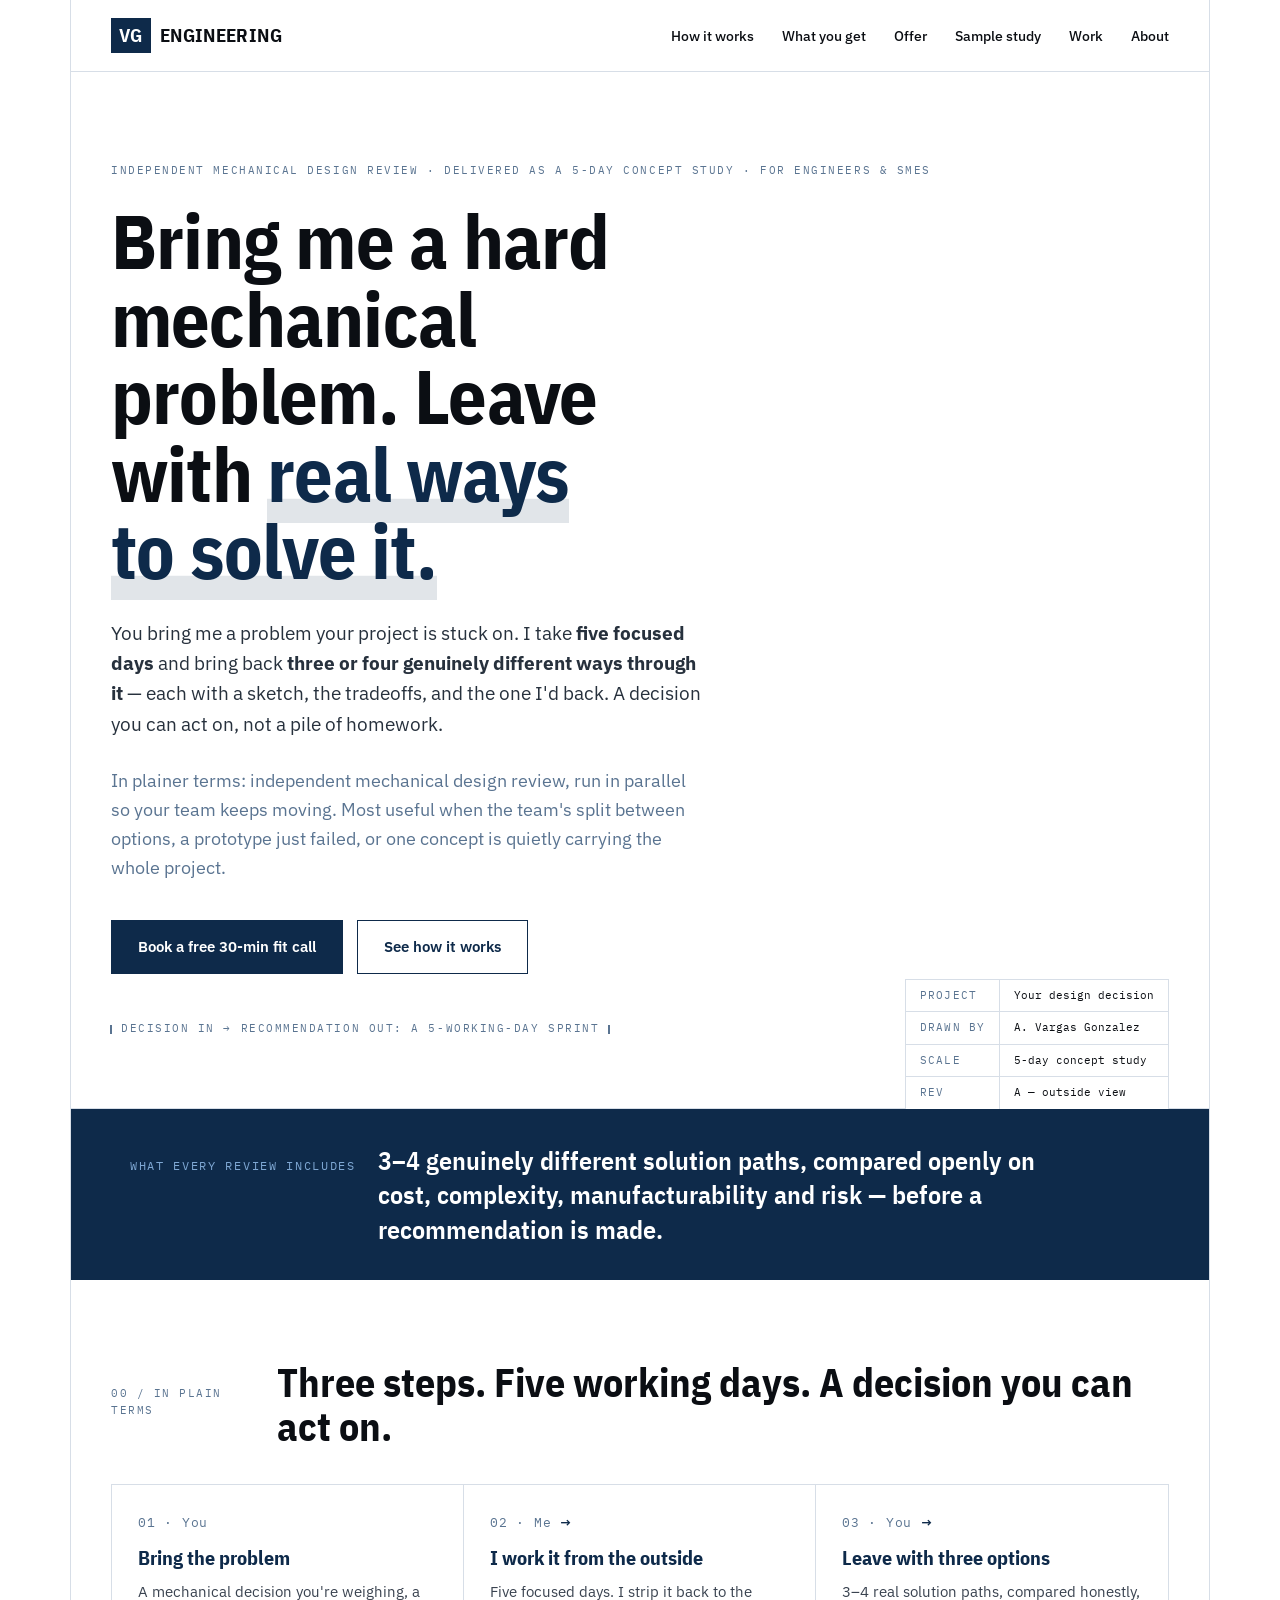
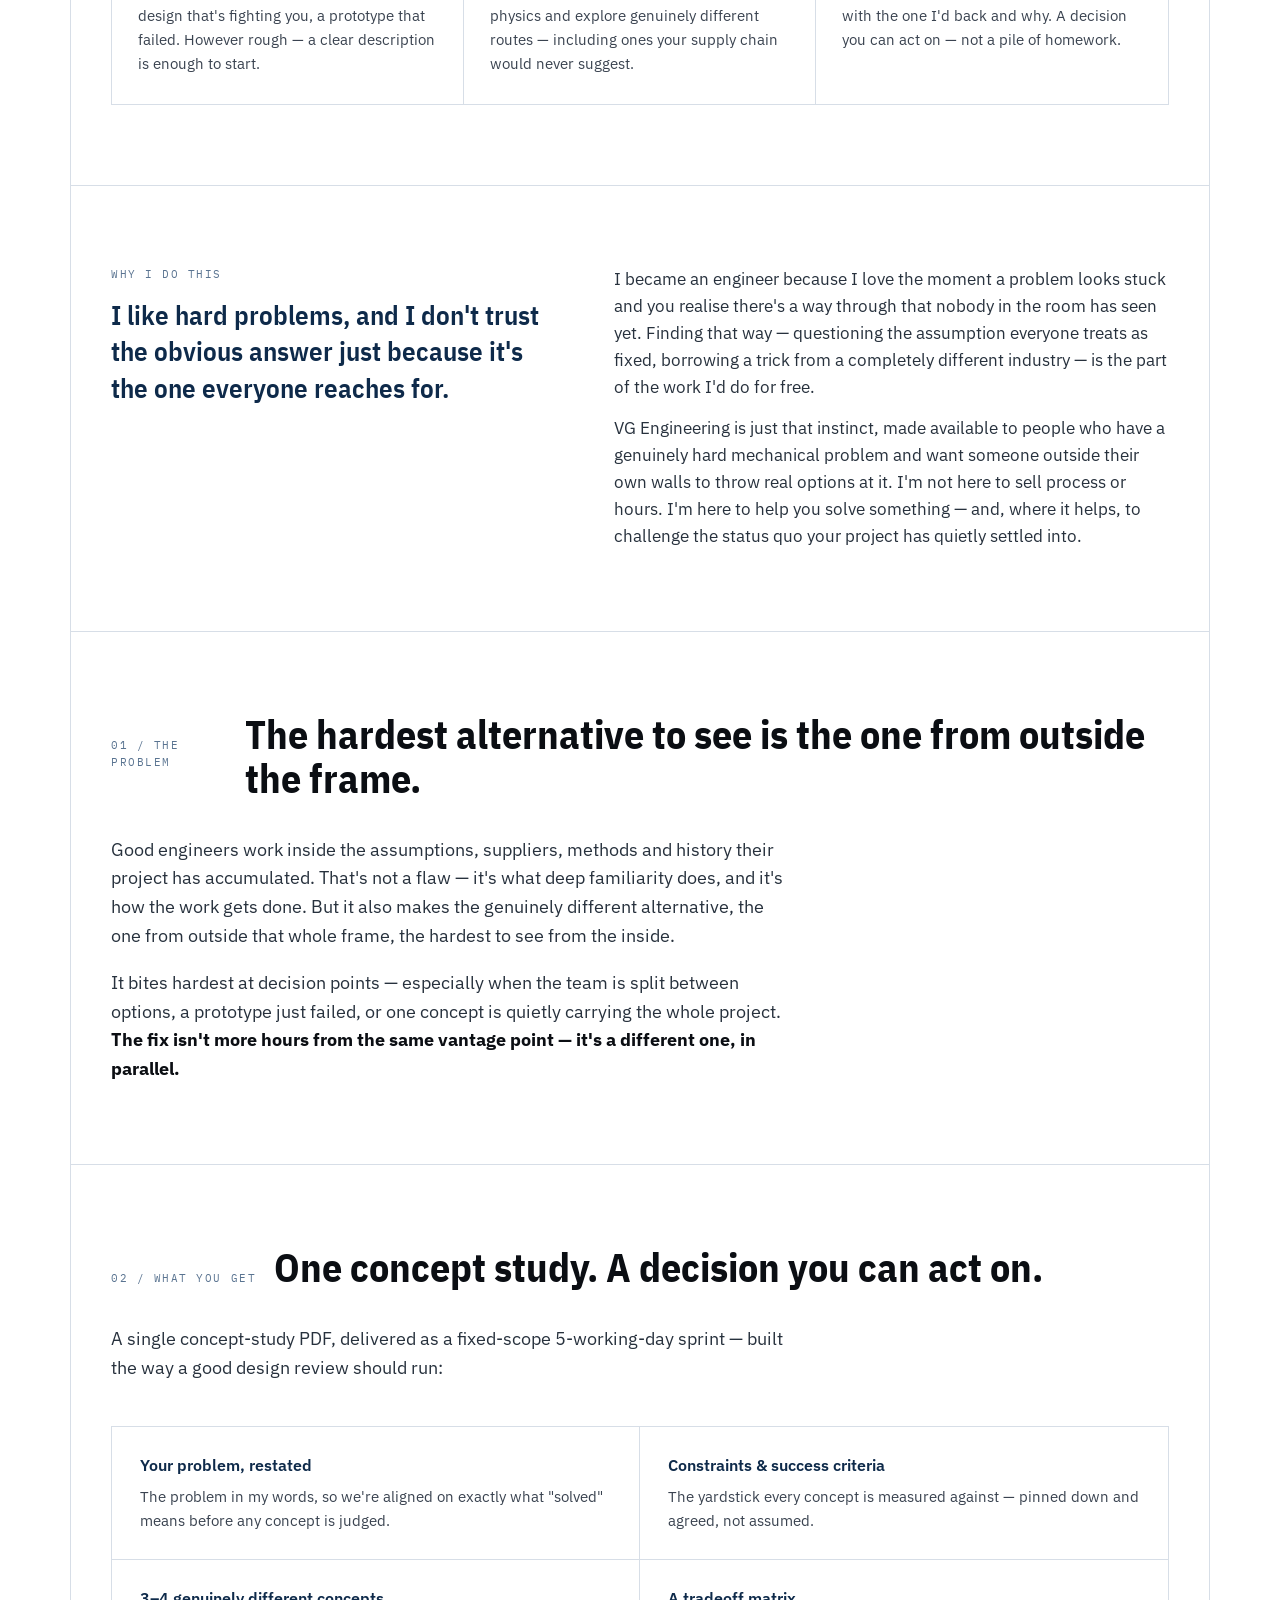
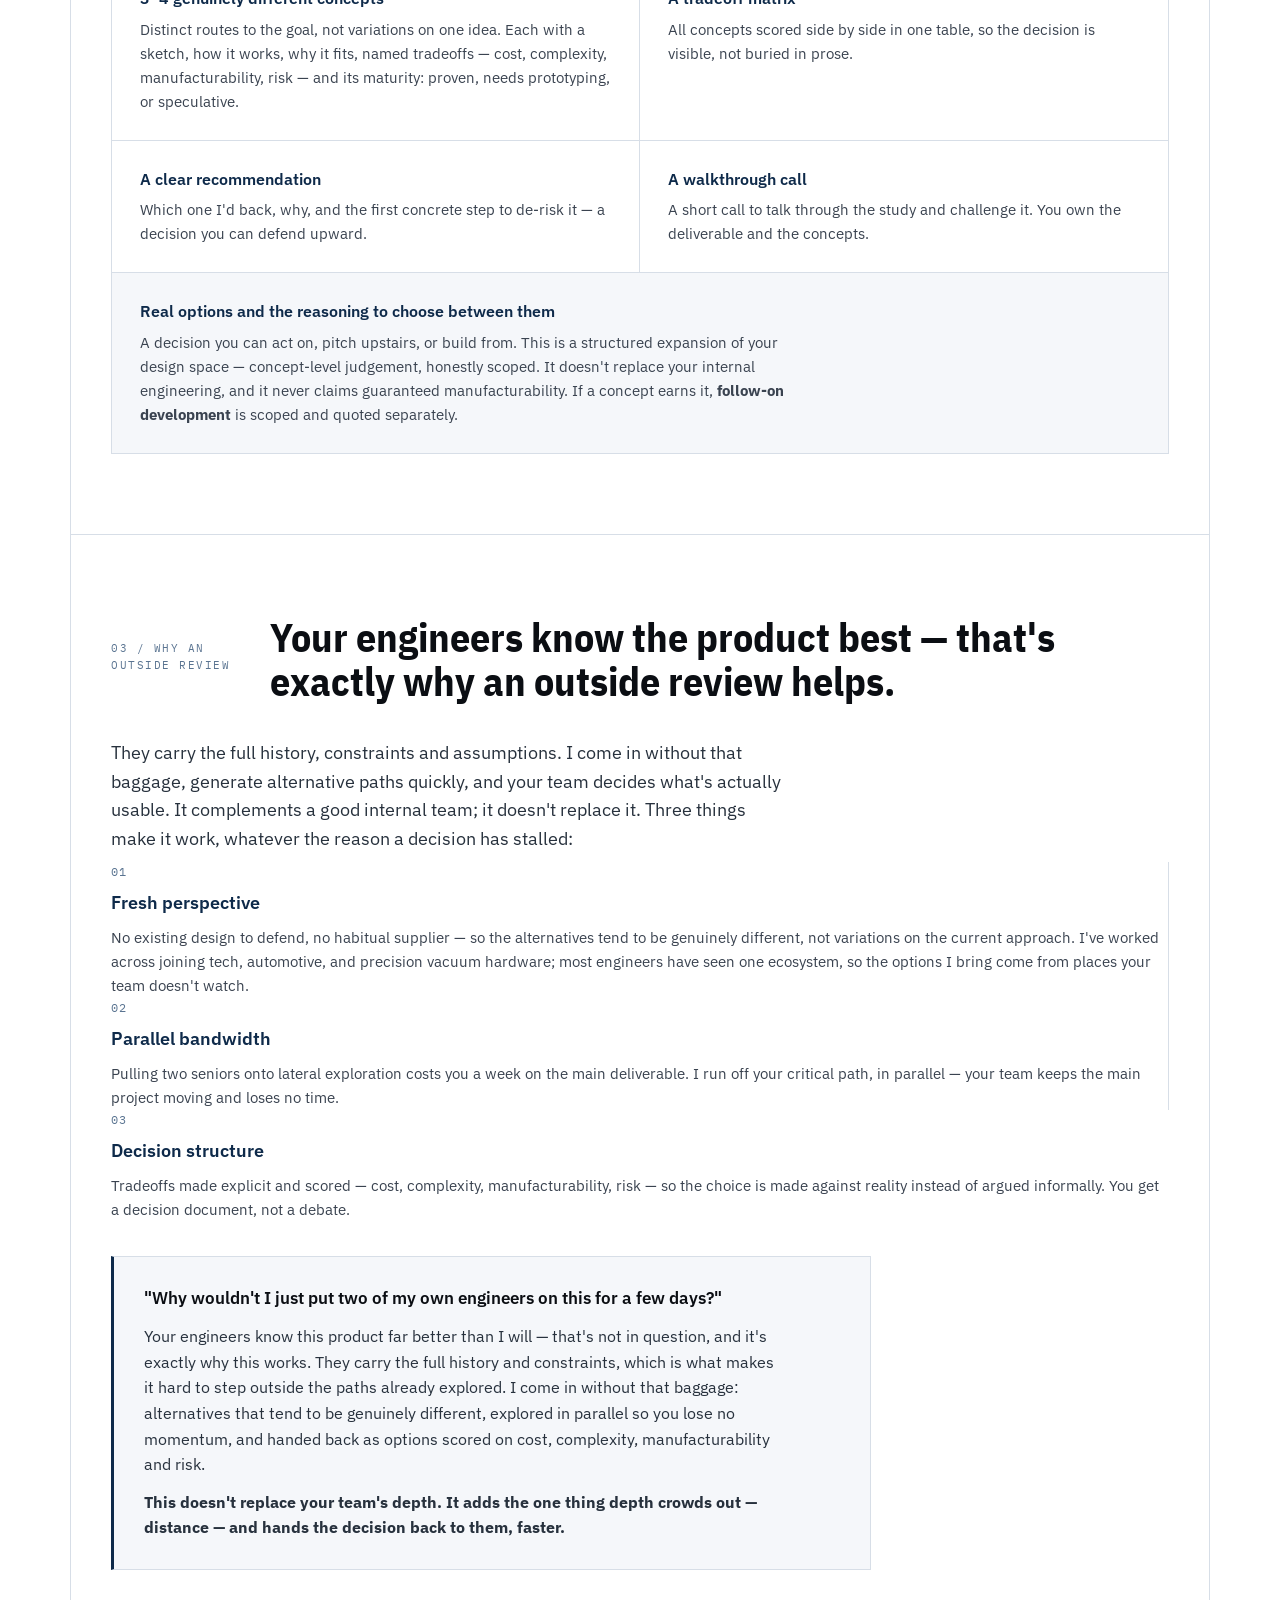
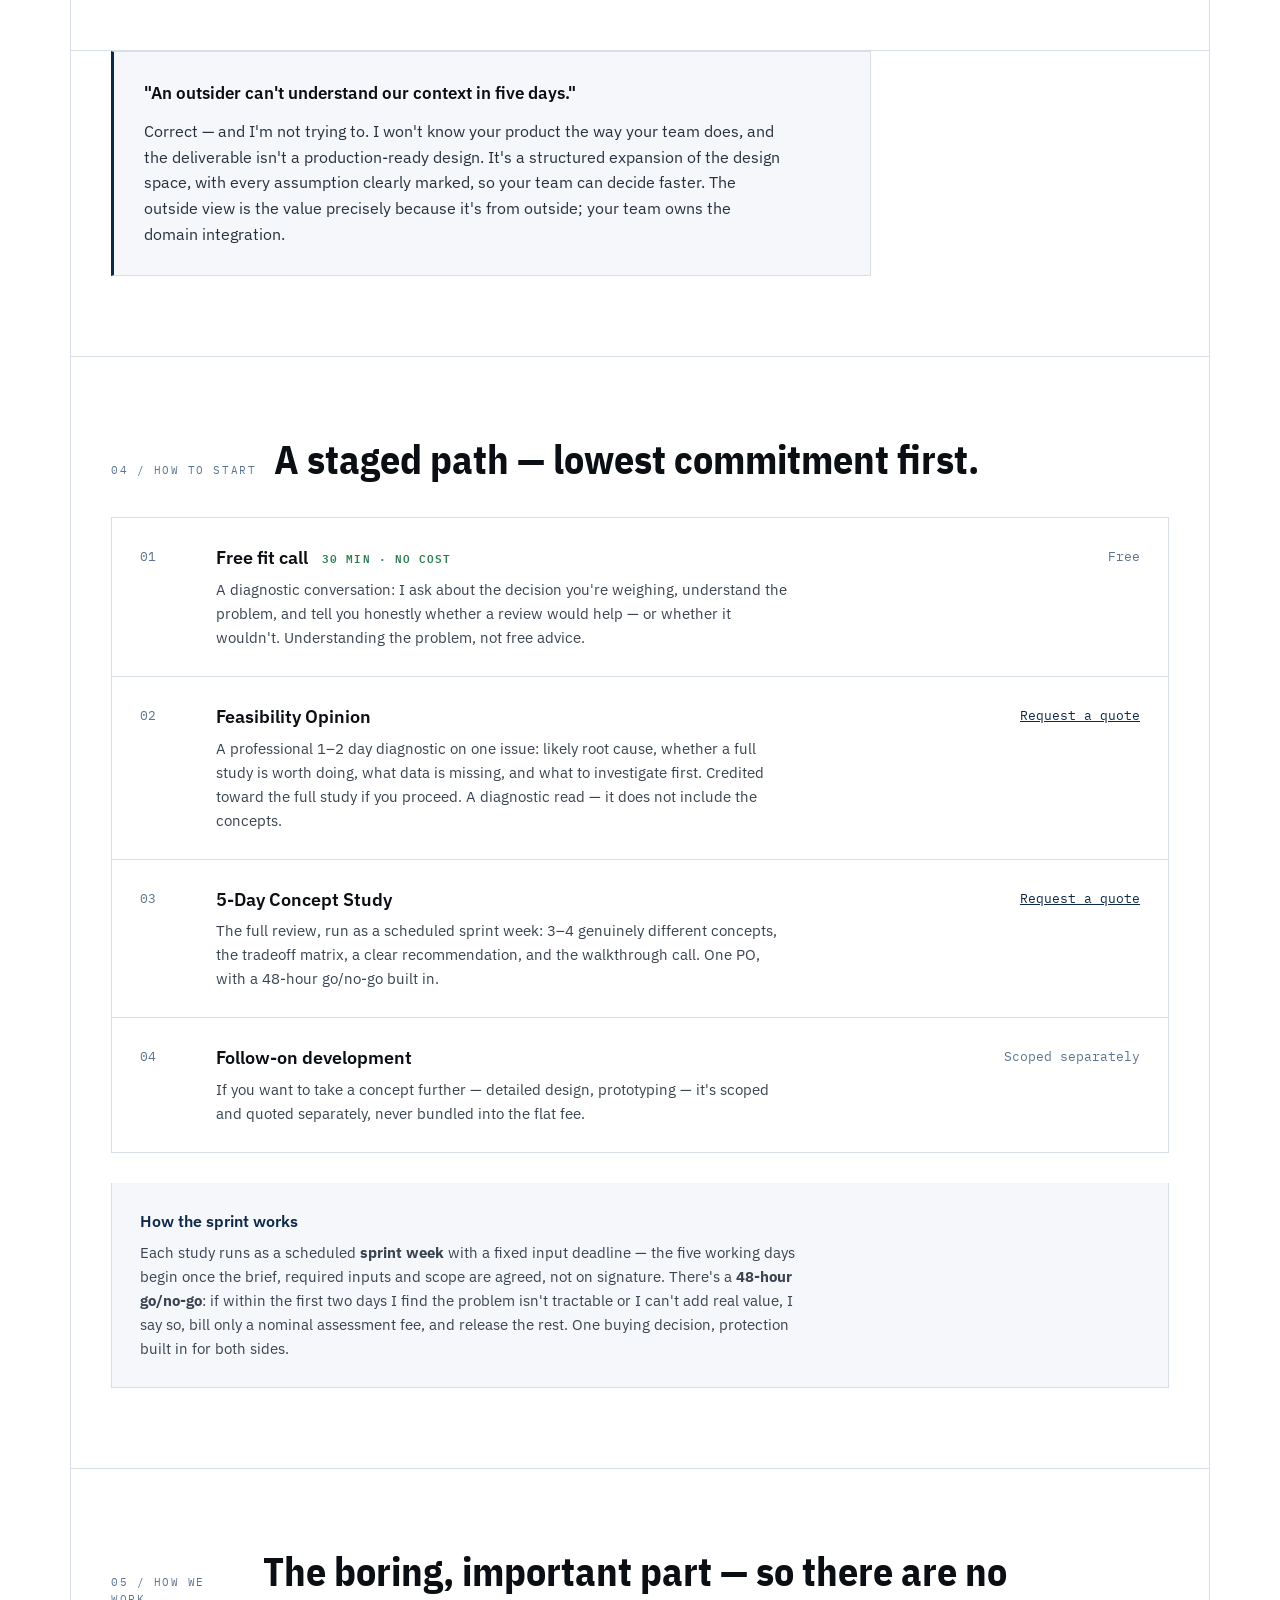
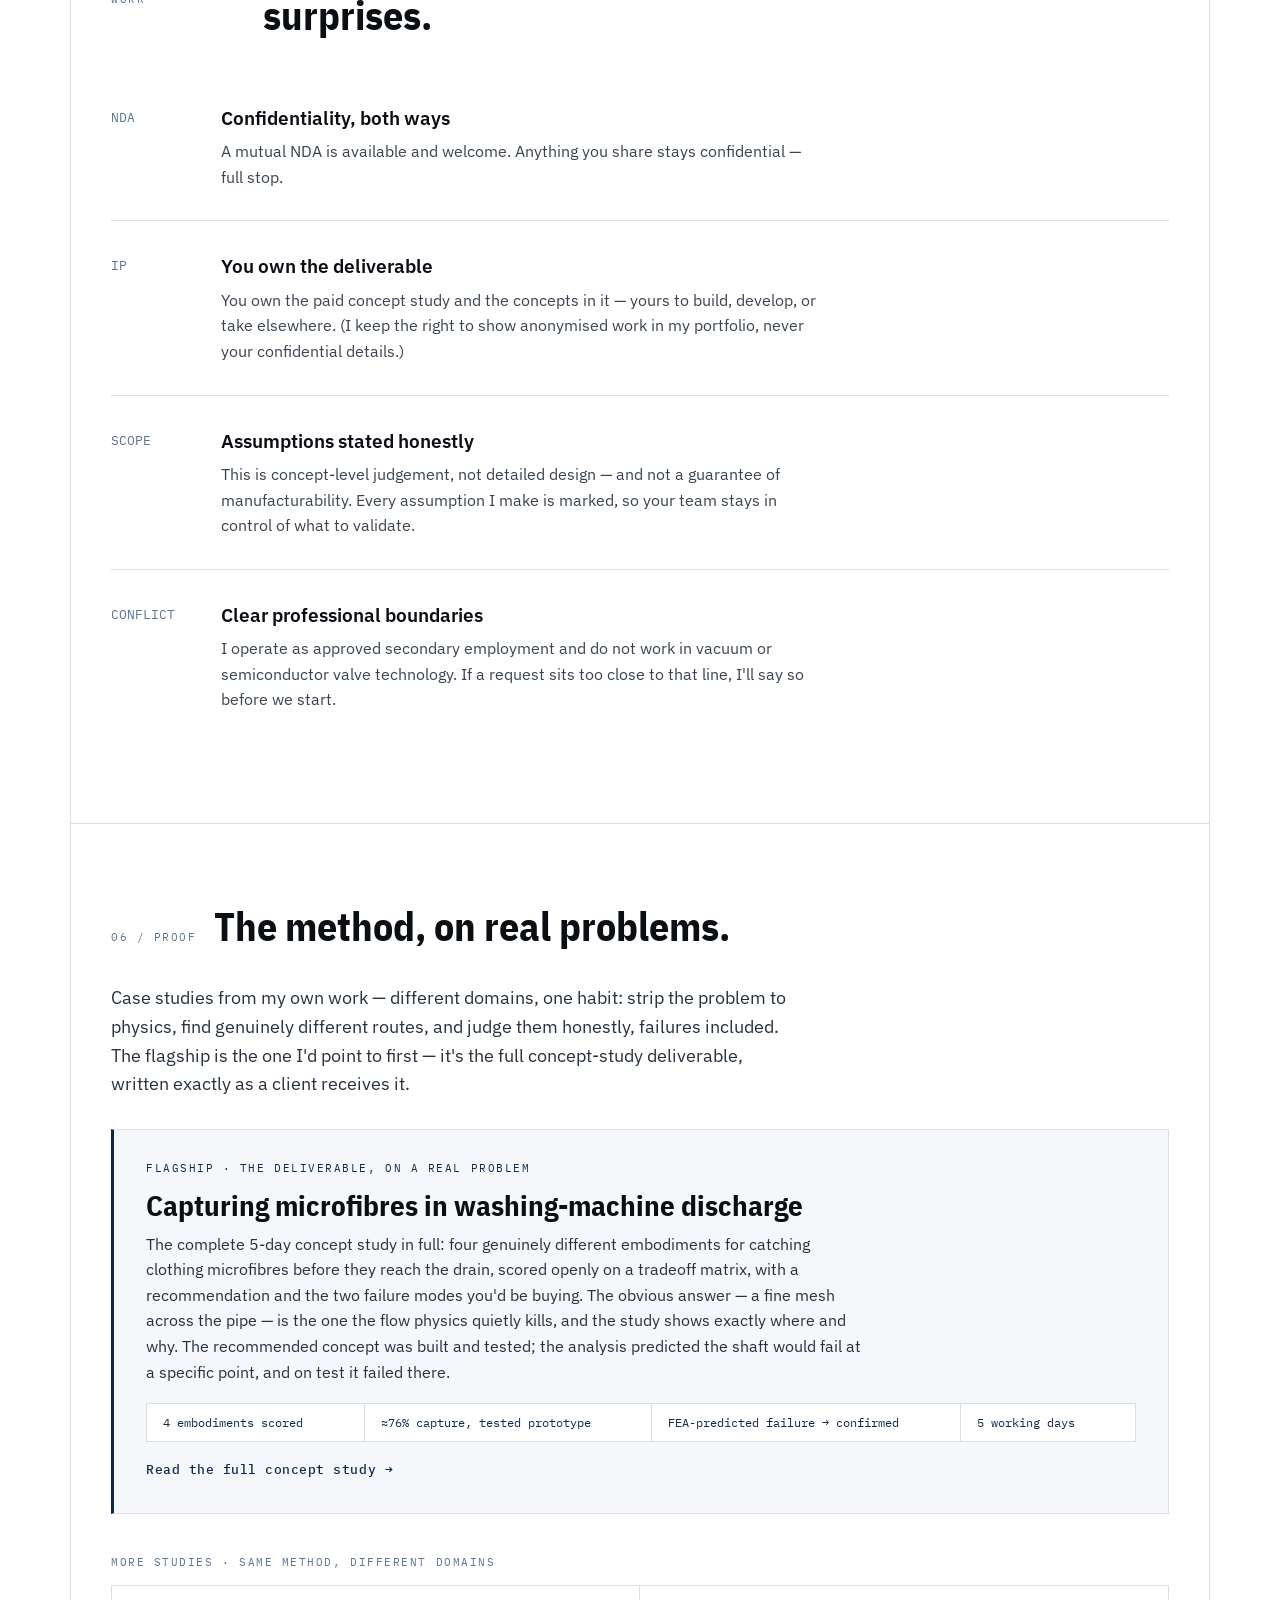
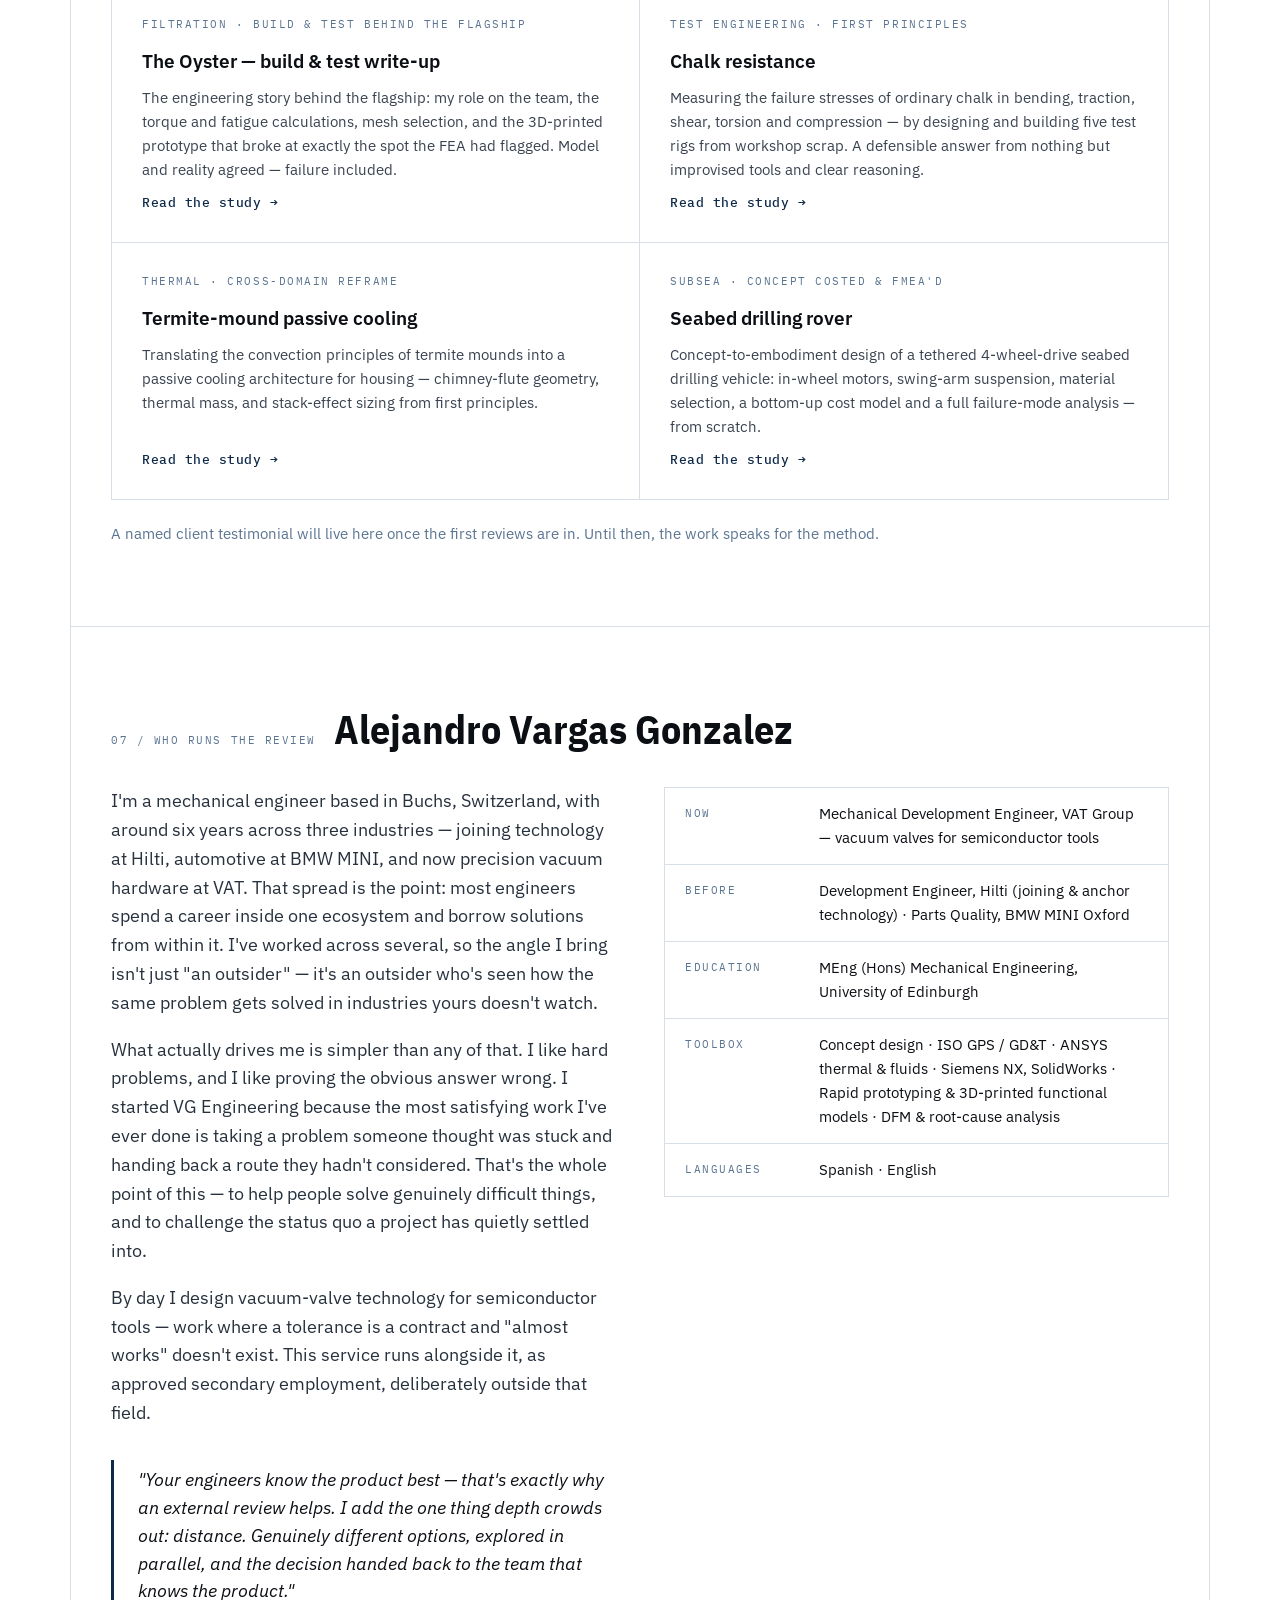
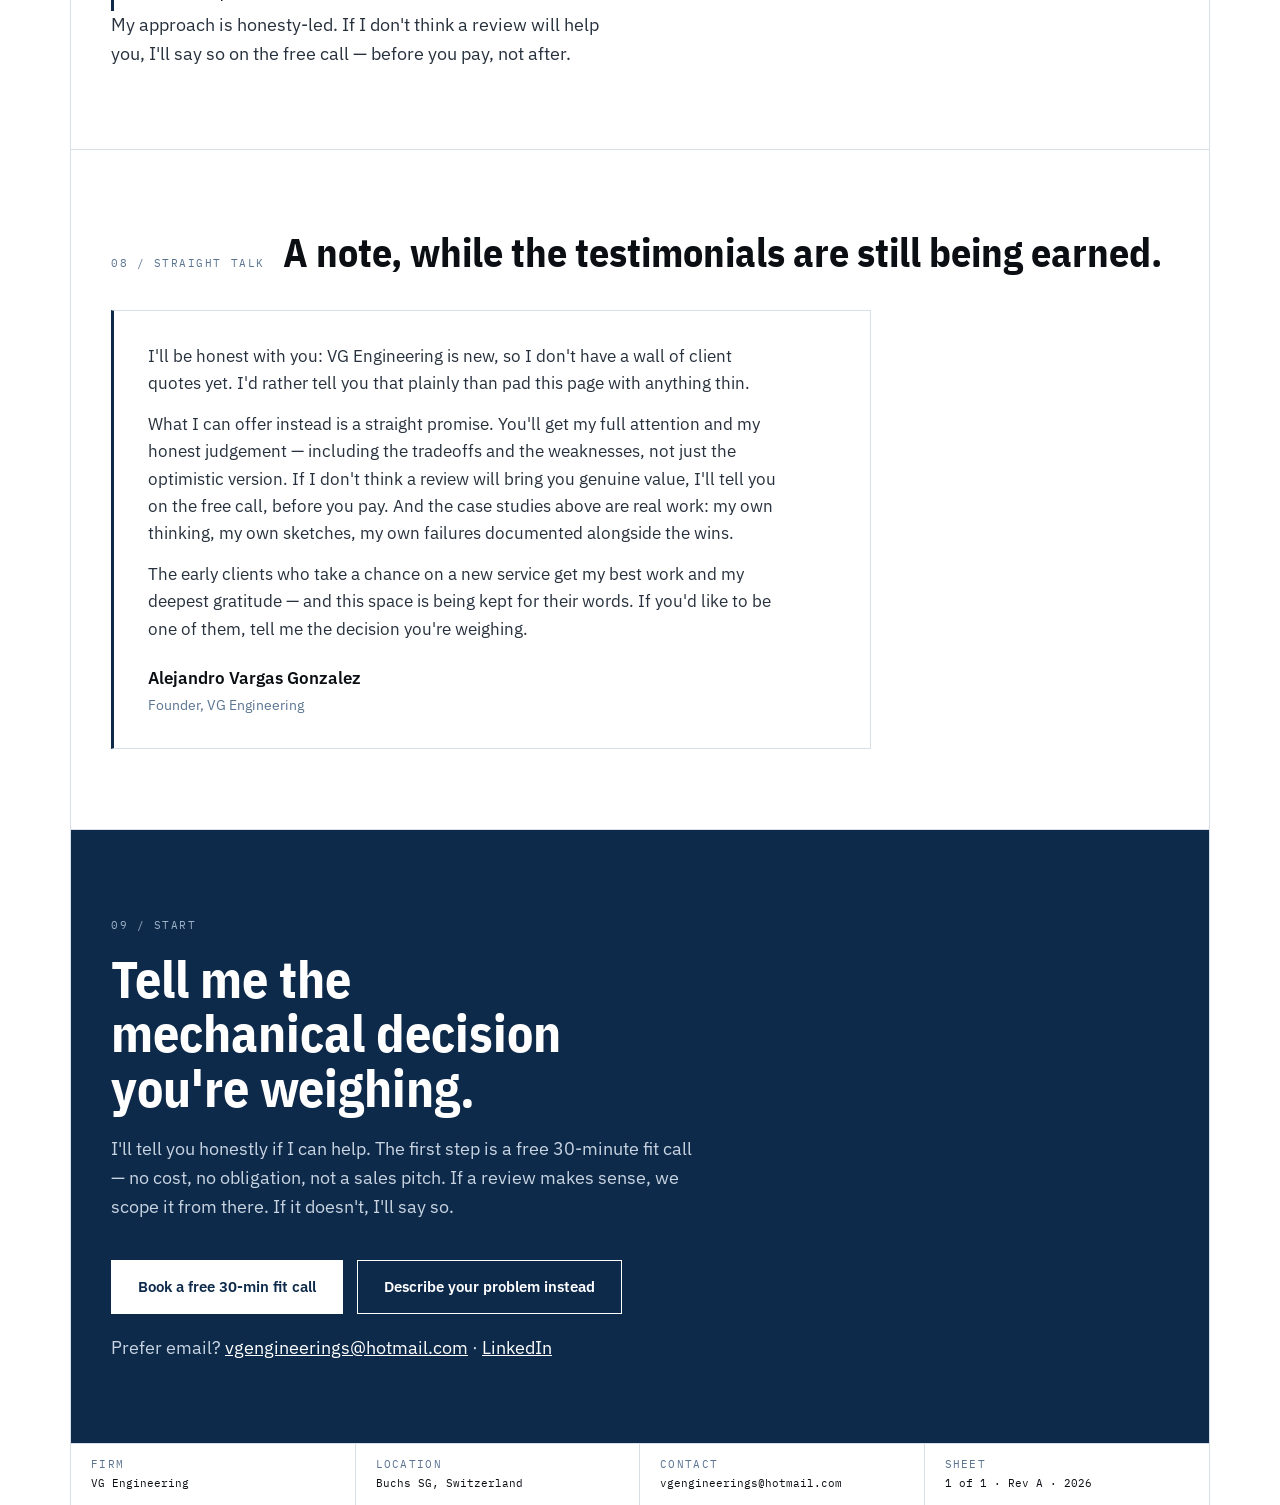
==== index.html @ f778be97 "Add files via upload" ====
<!DOCTYPE html>
<html lang="en">
<head>
<meta charset="UTF-8">
<meta name="viewport" content="width=device-width, initial-scale=1.0">
<title>VG Engineering — bring me a hard mechanical problem, leave with real ways to solve it · Independent mechanical design review (5-day concept study)</title>
<meta name="description" content="Bring me a hard mechanical problem and in five working days I'll bring back 3–4 genuinely different ways to solve it — each with a sketch, the tradeoffs, and the one I'd back. Independent mechanical design review, delivered as a fixed-scope 5-day concept study.">
<link rel="preconnect" href="https://fonts.googleapis.com">
<link rel="preconnect" href="https://fonts.gstatic.com" crossorigin>
<link href="https://fonts.googleapis.com/css2?family=IBM+Plex+Sans:wght@400;500;600&family=IBM+Plex+Sans+Condensed:wght@600;700&family=IBM+Plex+Mono:wght@400;500&display=swap" rel="stylesheet">
<style>
  :root{
    --navy:#0E2A4A;
    --navy-deep:#081B33;
    --ink:#0B0E13;
    --paper:#FFFFFF;
    --paper-dim:#F5F7FA;
    --hairline:#D7DEE7;
    --steel:#5A7491;
    --focus:#1B4F8A;
  }
  *{margin:0;padding:0;box-sizing:border-box;}
  html{scroll-behavior:smooth;}
  @media (prefers-reduced-motion: reduce){
    html{scroll-behavior:auto;}
    *,*::before,*::after{animation:none!important;transition:none!important;}
  }
  body{
    font-family:'IBM Plex Sans',system-ui,sans-serif;
    color:var(--ink);
    background:var(--paper);
    line-height:1.6;
    font-size:17px;
  }
  ::selection{background:var(--navy);color:var(--paper);}
  a{color:var(--navy);}
  a:focus-visible,button:focus-visible{outline:2px solid var(--focus);outline-offset:3px;}

  /* ---- drawing-sheet frame ---- */
  .sheet{
    max-width:1140px;
    margin:0 auto;
    border-left:1px solid var(--hairline);
    border-right:1px solid var(--hairline);
    min-height:100vh;
  }
  .mono{font-family:'IBM Plex Mono',monospace;}
  .label{
    font-family:'IBM Plex Mono',monospace;
    font-size:11px;
    letter-spacing:.14em;
    text-transform:uppercase;
    color:var(--steel);
  }

  /* ---- header ---- */
  header{
    display:flex;justify-content:space-between;align-items:center;
    padding:18px 40px;
    border-bottom:1px solid var(--hairline);
    position:sticky;top:0;background:rgba(255,255,255,.94);
    backdrop-filter:blur(6px);
    z-index:10;
  }
  .wordmark{
    font-family:'IBM Plex Sans Condensed',sans-serif;
    font-weight:700;font-size:19px;letter-spacing:.02em;
    color:var(--ink);text-decoration:none;
    display:flex;align-items:baseline;gap:9px;
  }
  .wordmark .vg{
    background:var(--navy);color:var(--paper);
    padding:2px 8px 3px;
  }
  nav{display:flex;gap:28px;}
  nav a{
    text-decoration:none;color:var(--ink);
    font-size:14px;font-weight:500;
  }
  nav a:hover{color:var(--navy);text-decoration:underline;text-underline-offset:5px;}
  @media(max-width:760px){
    header{padding:14px 20px;}
    nav{display:none;}
  }

  /* ---- hero ---- */
  .hero{
    padding:90px 40px 70px;
    border-bottom:1px solid var(--hairline);
    position:relative;
  }
  .hero h1{
    font-family:'IBM Plex Sans Condensed',sans-serif;
    font-weight:700;
    font-size:clamp(42px,6.4vw,76px);
    line-height:1.02;
    letter-spacing:-.01em;
    max-width:13ch;
  }
  .hero h1 em{
    font-style:normal;color:var(--navy);
    box-shadow:inset 0 -0.32em 0 rgba(14,42,74,.12);
  }
  .hero p.lede{
    margin-top:28px;max-width:54ch;font-size:19px;color:#27313D;
  }
  .cta-row{margin-top:38px;display:flex;gap:14px;flex-wrap:wrap;}
  .btn{
    display:inline-block;text-decoration:none;
    font-weight:600;font-size:15px;
    padding:14px 26px;border:1px solid var(--navy);
  }
  .btn-primary{background:var(--navy);color:var(--paper);}
  .btn-primary:hover{background:var(--navy-deep);}
  .btn-ghost{background:transparent;color:var(--navy);}
  .btn-ghost:hover{background:var(--paper-dim);}

  /* dimension tick under hero headline */
  .dim{
    margin-top:46px;display:flex;align-items:center;gap:10px;
    max-width:430px;
  }
  .dim .line{flex:1;height:1px;background:var(--steel);position:relative;}
  .dim .line::before,.dim .line::after{
    content:"";position:absolute;top:-4px;width:1px;height:9px;background:var(--steel);
  }
  .dim .line::before{left:0;} .dim .line::after{right:0;}
  .dim span{white-space:nowrap;}

  /* title block — the signature */
  .titleblock{
    position:absolute;right:40px;bottom:-1px;
    border:1px solid var(--hairline);border-bottom:none;
    background:var(--paper);
    display:grid;grid-template-columns:auto auto;
    font-family:'IBM Plex Mono',monospace;font-size:11px;
  }
  .titleblock div{
    padding:7px 14px;border-top:1px solid var(--hairline);
  }
  .titleblock div:nth-child(odd){
    color:var(--steel);border-right:1px solid var(--hairline);
    letter-spacing:.1em;text-transform:uppercase;
  }
  .titleblock div:nth-child(-n+2){border-top:none;}
  @media(max-width:760px){
    .hero{padding:64px 20px 56px;}
    .titleblock{display:none;}
  }

  /* ---- sections ---- */
  section{padding:80px 40px;border-bottom:1px solid var(--hairline);}
  @media(max-width:760px){section{padding:60px 20px;}}
  .sec-head{display:flex;align-items:baseline;gap:18px;margin-bottom:36px;}
  .sec-head h2{
    font-family:'IBM Plex Sans Condensed',sans-serif;
    font-weight:700;font-size:clamp(28px,3.6vw,40px);line-height:1.1;
  }
  .prose{max-width:62ch;font-size:18px;color:#27313D;}
  .prose + .prose{margin-top:18px;}
  .prose strong{color:var(--ink);}

  /* what you get */
  .deliverable{
    margin-top:44px;
    border:1px solid var(--hairline);
    display:grid;grid-template-columns:1fr 1fr;
  }
  .deliverable .cell{
    padding:26px 28px;border-top:1px solid var(--hairline);
  }
  .deliverable .cell:nth-child(-n+2){border-top:none;}
  .deliverable .cell:nth-child(odd){border-right:1px solid var(--hairline);}
  .deliverable h3{
    font-size:16px;font-weight:600;margin-bottom:6px;color:var(--navy);
  }
  .deliverable p{font-size:15px;color:#3A4350;}
  @media(max-width:760px){
    .deliverable{grid-template-columns:1fr;}
    .deliverable .cell{border-right:none!important;}
    .deliverable .cell:nth-child(2){border-top:1px solid var(--hairline);}
  }

  /* how it works — true sequence, numbering justified */
  .steps{margin-top:10px;display:grid;gap:0;}
  .step{
    display:grid;grid-template-columns:84px 1fr;gap:26px;
    padding:30px 0;border-top:1px solid var(--hairline);
  }
  .step:first-child{border-top:none;}
  .step .no{
    font-family:'IBM Plex Mono',monospace;
    font-size:13px;color:var(--steel);padding-top:5px;
  }
  .step h3{font-size:19px;font-weight:600;margin-bottom:6px;}
  .step p{max-width:60ch;color:#3A4350;font-size:16px;}
  @media(max-width:760px){.step{grid-template-columns:1fr;gap:8px;}}

  /* portfolio */
  .work-grid{
    margin-top:10px;display:grid;grid-template-columns:1fr 1fr;gap:0;
    border:1px solid var(--hairline);
  }
  .work{
    padding:30px;min-height:210px;display:flex;flex-direction:column;gap:10px;
    border-top:1px solid var(--hairline);
  }
  .work:nth-child(-n+2){border-top:none;}
  .work:nth-child(odd){border-right:1px solid var(--hairline);}
  .work h3{font-size:19px;font-weight:600;}
  .work p{font-size:15px;color:#3A4350;flex:1;}
  .work .label{margin-bottom:2px;}
  @media(max-width:760px){
    .work-grid{grid-template-columns:1fr;}
    .work{border-right:none!important;}
    .work:nth-child(2){border-top:1px solid var(--hairline);}
  }
  .work-note{margin-top:22px;font-size:15px;color:var(--steel);}

  /* flagship proof block */
  .flagship{
    display:block;text-decoration:none;color:inherit;
    border:1px solid var(--hairline);border-left:3px solid var(--navy);
    background:var(--paper-dim);padding:30px 32px;
    transition:background .15s ease;
  }
  .flagship:hover{background:#EBEFF5;}
  .flagship .label{display:block;margin-bottom:12px;color:var(--navy);}
  .flagship h3{
    font-family:'IBM Plex Sans Condensed',sans-serif;font-weight:700;
    font-size:clamp(22px,2.6vw,29px);line-height:1.1;color:var(--ink);margin-bottom:10px;
  }
  .flagship p{font-size:16px;color:#27313D;max-width:72ch;}
  .flagship .result{
    margin-top:18px;display:flex;flex-wrap:wrap;gap:8px 0;
    border:1px solid var(--hairline);background:var(--paper);
  }
  .flagship .result span{
    font-family:'IBM Plex Mono',monospace;font-size:12px;color:var(--navy);
    padding:9px 16px;border-right:1px solid var(--hairline);flex:1 1 auto;
  }
  .flagship .result span:last-child{border-right:none;}
  .flagship .more{
    display:inline-block;margin-top:18px;font-family:'IBM Plex Mono',monospace;
    font-size:13px;font-weight:500;color:var(--navy);letter-spacing:.04em;
  }
  .flagship:hover .more{text-decoration:underline;text-underline-offset:4px;}
  .work-sublabel{
    display:block;margin:40px 0 14px;
    font-family:'IBM Plex Mono',monospace;font-size:11px;letter-spacing:.14em;
    text-transform:uppercase;color:var(--steel);
  }
  @media(max-width:760px){
    .flagship{padding:26px 20px;}
    .flagship .result span{flex:1 1 100%;border-right:none;border-bottom:1px solid var(--hairline);}
    .flagship .result span:last-child{border-bottom:none;}
  }
  /* founder's note / testimonials */
  .note-card{
    border:1px solid var(--hairline);
    border-left:3px solid var(--navy);
    padding:32px 34px;max-width:760px;
  }
  .note-card p{font-size:17px;color:#27313D;max-width:64ch;}
  .note-card p + p{margin-top:14px;}
  .note-card .sign{
    margin-top:22px;font-weight:600;color:var(--ink);
  }
  .note-card .sign span{
    display:block;font-weight:400;font-size:14px;color:var(--steel);margin-top:2px;
  }
  .testi-grid{
    display:grid;grid-template-columns:1fr 1fr;gap:0;
    border:1px solid var(--hairline);
  }
  .testi{padding:28px 30px;border-top:1px solid var(--hairline);}
  .testi:nth-child(-n+2){border-top:none;}
  .testi:nth-child(odd){border-right:1px solid var(--hairline);}
  .testi blockquote{
    font-size:17px;line-height:1.5;color:var(--ink);font-style:italic;
  }
  .testi .who{
    margin-top:16px;font-weight:600;font-size:14px;color:var(--ink);
  }
  .testi .who span{
    display:block;font-weight:400;color:var(--steel);margin-top:1px;
  }
  @media(max-width:760px){
    .testi-grid{grid-template-columns:1fr;}
    .testi{border-right:none!important;}
    .testi:nth-child(2){border-top:1px solid var(--hairline);}
  }
  a.work{text-decoration:none;color:inherit;transition:background .15s ease;}
  a.work:hover{background:var(--paper-dim);}
  a.work .more{
    font-family:'IBM Plex Mono',monospace;font-size:12.5px;
    color:var(--navy);font-weight:500;letter-spacing:.04em;
  }
  a.work:hover .more{text-decoration:underline;text-underline-offset:4px;}

  /* open door panel */
  .open-door{
    margin-top:0;border:1px solid var(--hairline);border-top:none;
    background:var(--paper-dim);
    padding:26px 28px;
  }
  .open-door h3{font-size:16px;font-weight:600;margin-bottom:6px;color:var(--navy);}
  .open-door p{font-size:15px;color:#3A4350;max-width:75ch;}

  /* cover-letter pull quote */
  .pullquote{
    margin-top:32px;border-left:3px solid var(--navy);
    padding:6px 0 6px 24px;
  }
  .pullquote blockquote{
    font-size:18px;line-height:1.55;color:var(--ink);
    font-style:italic;max-width:54ch;
  }
  .pullquote .label{display:block;margin-top:12px;}

  /* about */
  .about-grid{display:grid;grid-template-columns:1fr 1fr;gap:48px;align-items:start;}
  @media(max-width:860px){.about-grid{grid-template-columns:1fr;}}
  .cred{
    border:1px solid var(--hairline);
  }
  .cred li{
    list-style:none;display:grid;grid-template-columns:120px 1fr;
    padding:14px 20px;border-top:1px solid var(--hairline);
    font-size:15px;gap:14px;
  }
  .cred li:first-child{border-top:none;}
  .cred .label{padding-top:3px;}

  /* contact / close */
  .close{
    background:var(--navy);color:var(--paper);
    border-bottom:none;
  }
  .close h2{
    font-family:'IBM Plex Sans Condensed',sans-serif;
    font-weight:700;font-size:clamp(30px,4.4vw,52px);line-height:1.05;
    max-width:18ch;
  }
  .close p{margin-top:20px;max-width:54ch;color:#C8D4E2;font-size:18px;}
  .close .btn{border-color:var(--paper);}
  .close .btn-primary{background:var(--paper);color:var(--navy);}
  .close .btn-primary:hover{background:#E8EDF3;}
  .close .btn-ghost{color:var(--paper);}
  .close .btn-ghost:hover{background:rgba(255,255,255,.08);}
  .close .label{color:#9FB3C9;}
  .contact-line{margin-top:40px;font-size:15px;color:#C8D4E2;}
  .contact-line a{color:var(--paper);}

  /* footer title block strip */
  footer{
    border-top:1px solid var(--hairline);
    display:grid;grid-template-columns:repeat(4,1fr);
    font-family:'IBM Plex Mono',monospace;font-size:11px;
  }
  footer div{
    padding:12px 20px;border-right:1px solid var(--hairline);
  }
  footer div:last-child{border-right:none;}
  footer .k{color:var(--steel);letter-spacing:.12em;text-transform:uppercase;display:block;margin-bottom:2px;}
  @media(max-width:760px){
    footer{grid-template-columns:1fr 1fr;}
    footer div:nth-child(2){border-right:none;}
  }

  /* plain-language three steps */
  .plain-steps{
    display:grid;grid-template-columns:repeat(3,1fr);gap:0;
    border:1px solid var(--hairline);margin-top:6px;
  }
  .pstep{padding:28px 26px;position:relative;}
  .pstep:not(:last-child){border-right:1px solid var(--hairline);}
  .pstep .pn{
    font-family:'IBM Plex Mono',monospace;font-size:13px;color:var(--steel);
    letter-spacing:.06em;
  }
  .pstep .arrow{
    font-family:'IBM Plex Sans',sans-serif;color:var(--navy);font-weight:600;
  }
  .pstep h3{font-family:'IBM Plex Sans Condensed',sans-serif;font-size:20px;font-weight:700;margin:8px 0 6px;color:var(--navy);}
  .pstep p{font-size:15px;color:#3A4350;}
  @media(max-width:680px){
    .plain-steps{grid-template-columns:1fr;}
    .pstep:not(:last-child){border-right:none;border-bottom:1px solid var(--hairline);}
  }
  /* ethos / why I do this */
  .ethos blockquote{
    font-family:'IBM Plex Sans Condensed',sans-serif;font-weight:600;
    font-size:clamp(20px,2.4vw,27px);line-height:1.34;color:var(--navy);
    max-width:30ch;margin-top:4px;
  }
  .ethos .body{font-size:17px;color:#27313D;max-width:60ch;}
  .ethos .body p + p{margin-top:13px;}
  .ethos-grid{display:grid;grid-template-columns:0.9fr 1.1fr;gap:48px;align-items:start;}
  @media(max-width:760px){.ethos-grid{grid-template-columns:1fr;gap:24px;}}

  /* distinctive one-liner band */
  .oneliner{
    background:var(--navy);color:var(--paper);
    padding:34px 0;
  }
  .oneliner .inner{
    max-width:1100px;margin:0 auto;padding:0 40px;
    display:flex;align-items:baseline;gap:22px;
  }
  .oneliner .mk{
    font-family:'IBM Plex Mono',monospace;font-size:12px;letter-spacing:.14em;
    text-transform:uppercase;color:#7FA8D4;white-space:nowrap;flex:none;padding-top:4px;
  }
  .oneliner p{
    font-family:'IBM Plex Sans Condensed',sans-serif;font-weight:600;
    font-size:clamp(19px,2.3vw,26px);line-height:1.32;color:var(--paper);max-width:48ch;
  }
  @media(max-width:680px){
    .oneliner .inner{flex-direction:column;gap:10px;padding:0 24px;}
  }

  /* why-grid third leg uses same .why styling */
    margin-top:10px;display:grid;grid-template-columns:repeat(3,1fr);gap:0;
    border:1px solid var(--hairline);
  }
  .why{padding:30px 28px;border-top:1px solid var(--hairline);}
  .why:nth-child(-n+3){border-top:none;}
  .why:not(:last-child){border-right:1px solid var(--hairline);}
  .why .no{
    font-family:'IBM Plex Mono',monospace;font-size:12px;color:var(--steel);
    letter-spacing:.06em;
  }
  .why h3{font-size:18px;font-weight:600;margin:8px 0 8px;color:var(--navy);}
  .why p{font-size:15px;color:#3A4350;}
  @media(max-width:760px){
    .why-grid{grid-template-columns:1fr;}
    .why{border-right:none!important;}
    .why:nth-child(n+2){border-top:1px solid var(--hairline);}
  }

  /* killer objection block */
  .objection{
    margin-top:34px;border:1px solid var(--hairline);border-left:3px solid var(--navy);
    background:var(--paper-dim);padding:28px 30px;max-width:760px;
  }
  .objection .q{font-weight:600;color:var(--ink);font-size:17px;}
  .objection p{font-size:16px;color:#27313D;max-width:64ch;}
  .objection p + p{margin-top:12px;}

  /* offer ladder */
  .ladder{margin-top:10px;display:grid;gap:0;border:1px solid var(--hairline);}
  .rung{
    display:grid;grid-template-columns:54px 1fr auto;gap:22px;align-items:start;
    padding:26px 28px;border-top:1px solid var(--hairline);
  }
  .rung:first-child{border-top:none;}
  .rung .step-n{
    font-family:'IBM Plex Mono',monospace;font-size:13px;color:var(--steel);
    padding-top:3px;
  }
  .rung h3{font-size:18px;font-weight:600;margin-bottom:5px;}
  .rung h3 .free{
    font-family:'IBM Plex Mono',monospace;font-size:11px;letter-spacing:.1em;
    text-transform:uppercase;color:#2E7D52;margin-left:10px;vertical-align:1px;
  }
  .rung p{font-size:15px;color:#3A4350;max-width:64ch;}
  .rung .price{
    font-family:'IBM Plex Mono',monospace;font-size:13px;color:var(--steel);
    white-space:nowrap;padding-top:3px;text-align:right;
  }
  @media(max-width:760px){
    .rung{grid-template-columns:1fr;gap:8px;}
    .rung .price{text-align:left;padding-top:0;}
  }
</style>
</head>
<body>
<div class="sheet">

  <header>
    <a class="wordmark" href="#top"><span class="vg">VG</span> ENGINEERING</a>
    <nav aria-label="Main">
      <a href="#how-plain">How it works</a>
      <a href="#deliverable">What you get</a>
      <a href="#offer">Offer</a>
      <a href="sample-study-microfibre-capture.html">Sample study</a>
      <a href="#work">Work</a>
      <a href="#about">About</a>
    </nav>
  </header>

  <!-- HERO -->
  <div class="hero" id="top">
    <p class="label" style="margin-bottom:22px;">Independent mechanical design review · delivered as a 5-day concept study · for engineers &amp; SMEs</p>
    <h1>Bring me a hard mechanical problem. Leave with <em>real ways to solve it.</em></h1>
    <p class="lede">You bring me a problem your project is stuck on. I take <strong>five focused days</strong> and bring back <strong>three or four genuinely different ways through it</strong> — each with a sketch, the tradeoffs, and the one I'd back. A decision you can act on, not a pile of homework.</p>
    <p class="lede" style="color:var(--steel);font-size:18px;">In plainer terms: independent mechanical design review, run in parallel so your team keeps moving. Most useful when the team's split between options, a prototype just failed, or one concept is quietly carrying the whole project.</p>
    <div class="cta-row">
      <a class="btn btn-primary" href="https://calendly.com/vgengineering/30min">Book a free 30-min fit call</a>
      <a class="btn btn-ghost" href="#deliverable">See how it works</a>
    </div>
    <div class="dim">
      <div class="line" aria-hidden="true"></div>
      <span class="label">decision in → recommendation out: a 5-working-day sprint</span>
      <div class="line" aria-hidden="true"></div>
    </div>

    <div class="titleblock" aria-hidden="true">
      <div>Project</div><div>Your design decision</div>
      <div>Drawn by</div><div>A. Vargas Gonzalez</div>
      <div>Scale</div><div>5-day concept study</div>
      <div>Rev</div><div>A — outside view</div>
    </div>
  </div>

  <!-- DISTINCTIVE ONE-LINER -->
  <div class="oneliner">
    <div class="inner">
      <span class="mk">What every review includes</span>
      <p>3–4 genuinely different solution paths, compared openly on cost, complexity, manufacturability and risk — before a recommendation is made.</p>
    </div>
  </div>

  <!-- HOW IT WORKS — PLAIN -->
  <section id="how-plain">
    <div class="sec-head">
      <span class="label">00 / In plain terms</span>
      <h2>Three steps. Five working days. A decision you can act on.</h2>
    </div>
    <div class="plain-steps">
      <div class="pstep">
        <div class="pn">01 · You</div>
        <h3>Bring the problem</h3>
        <p>A mechanical decision you're weighing, a design that's fighting you, a prototype that failed. However rough — a clear description is enough to start.</p>
      </div>
      <div class="pstep">
        <div class="pn">02 · Me <span class="arrow">→</span></div>
        <h3>I work it from the outside</h3>
        <p>Five focused days. I strip it back to the physics and explore genuinely different routes — including ones your supply chain would never suggest.</p>
      </div>
      <div class="pstep">
        <div class="pn">03 · You <span class="arrow">→</span></div>
        <h3>Leave with three options</h3>
        <p>3–4 real solution paths, compared honestly, with the one I'd back and why. A decision you can act on — not a pile of homework.</p>
      </div>
    </div>
  </section>

  <!-- ETHOS / WHY I DO THIS -->
  <section id="ethos" class="ethos">
    <div class="ethos-grid">
      <div>
        <span class="label" style="display:block;margin-bottom:14px;">Why I do this</span>
        <blockquote>I like hard problems, and I don't trust the obvious answer just because it's the one everyone reaches for.</blockquote>
      </div>
      <div class="body">
        <p>I became an engineer because I love the moment a problem looks stuck and you realise there's a way through that nobody in the room has seen yet. Finding that way — questioning the assumption everyone treats as fixed, borrowing a trick from a completely different industry — is the part of the work I'd do for free.</p>
        <p>VG Engineering is just that instinct, made available to people who have a genuinely hard mechanical problem and want someone outside their own walls to throw real options at it. I'm not here to sell process or hours. I'm here to help you solve something — and, where it helps, to challenge the status quo your project has quietly settled into.</p>
      </div>
    </div>
  </section>

  <!-- THE PROBLEM -->
  <section id="problem">
    <div class="sec-head">
      <span class="label">01 / The problem</span>
      <h2>The hardest alternative to see is the one from outside the frame.</h2>
    </div>
    <p class="prose">Good engineers work inside the assumptions, suppliers, methods and history their project has accumulated. That's not a flaw — it's what deep familiarity does, and it's how the work gets done. But it also makes the genuinely different alternative, the one from outside that whole frame, the hardest to see from the inside.</p>
    <p class="prose">It bites hardest at decision points — especially when the team is split between options, a prototype just failed, or one concept is quietly carrying the whole project. <strong>The fix isn't more hours from the same vantage point — it's a different one, in parallel.</strong></p>
  </section>

  <!-- WHAT YOU GET -->
  <section id="deliverable">
    <div class="sec-head">
      <span class="label">02 / What you get</span>
      <h2>One concept study. A decision you can act on.</h2>
    </div>
    <p class="prose">A single concept-study PDF, delivered as a fixed-scope 5-working-day sprint — built the way a good design review should run:</p>
    <div class="deliverable">
      <div class="cell">
        <h3>Your problem, restated</h3>
        <p>The problem in my words, so we're aligned on exactly what "solved" means before any concept is judged.</p>
      </div>
      <div class="cell">
        <h3>Constraints &amp; success criteria</h3>
        <p>The yardstick every concept is measured against — pinned down and agreed, not assumed.</p>
      </div>
      <div class="cell">
        <h3>3–4 genuinely different concepts</h3>
        <p>Distinct routes to the goal, not variations on one idea. Each with a sketch, how it works, why it fits, named tradeoffs — cost, complexity, manufacturability, risk — and its maturity: proven, needs prototyping, or speculative.</p>
      </div>
      <div class="cell">
        <h3>A tradeoff matrix</h3>
        <p>All concepts scored side by side in one table, so the decision is visible, not buried in prose.</p>
      </div>
      <div class="cell">
        <h3>A clear recommendation</h3>
        <p>Which one I'd back, why, and the first concrete step to de-risk it — a decision you can defend upward.</p>
      </div>
      <div class="cell">
        <h3>A walkthrough call</h3>
        <p>A short call to talk through the study and challenge it. You own the deliverable and the concepts.</p>
      </div>
    </div>
    <div class="open-door">
      <h3>Real options and the reasoning to choose between them</h3>
      <p>A decision you can act on, pitch upstairs, or build from. This is a structured expansion of your design space — concept-level judgement, honestly scoped. It doesn't replace your internal engineering, and it never claims guaranteed manufacturability. If a concept earns it, <strong>follow-on development</strong> is scoped and quoted separately.</p>
    </div>
  </section>

  <!-- WHY AN OUTSIDE REVIEW -->
  <section id="outside">
    <div class="sec-head">
      <span class="label">03 / Why an outside review</span>
      <h2>Your engineers know the product best — that's exactly why an outside review helps.</h2>
    </div>
    <p class="prose" style="margin-bottom:8px;">They carry the full history, constraints and assumptions. I come in without that baggage, generate alternative paths quickly, and your team decides what's actually usable. It complements a good internal team; it doesn't replace it. Three things make it work, whatever the reason a decision has stalled:</p>
    <div class="why-grid">
      <div class="why">
        <div class="no">01</div>
        <h3>Fresh perspective</h3>
        <p>No existing design to defend, no habitual supplier — so the alternatives tend to be genuinely different, not variations on the current approach. I've worked across joining tech, automotive, and precision vacuum hardware; most engineers have seen one ecosystem, so the options I bring come from places your team doesn't watch.</p>
      </div>
      <div class="why">
        <div class="no">02</div>
        <h3>Parallel bandwidth</h3>
        <p>Pulling two seniors onto lateral exploration costs you a week on the main deliverable. I run off your critical path, in parallel — your team keeps the main project moving and loses no time.</p>
      </div>
      <div class="why">
        <div class="no">03</div>
        <h3>Decision structure</h3>
        <p>Tradeoffs made explicit and scored — cost, complexity, manufacturability, risk — so the choice is made against reality instead of argued informally. You get a decision document, not a debate.</p>
      </div>
    </div>

    <div class="objection">
      <p class="q">"Why wouldn't I just put two of my own engineers on this for a few days?"</p>
      <p>Your engineers know this product far better than I will — that's not in question, and it's exactly why this works. They carry the full history and constraints, which is what makes it hard to step outside the paths already explored. I come in without that baggage: alternatives that tend to be genuinely different, explored in parallel so you lose no momentum, and handed back as options scored on cost, complexity, manufacturability and risk.</p>
      <p><strong>This doesn't replace your team's depth. It adds the one thing depth crowds out — distance — and hands the decision back to them, faster.</strong></p>
    </div>
  </section>

  <!-- SECONDARY OBJECTION -->
  <section id="context-objection" style="padding-top:0;">
    <div class="objection" style="margin-top:0;">
      <p class="q">"An outsider can't understand our context in five days."</p>
      <p>Correct — and I'm not trying to. I won't know your product the way your team does, and the deliverable isn't a production-ready design. It's a structured expansion of the design space, with every assumption clearly marked, so your team can decide faster. The outside view is the value precisely because it's from outside; your team owns the domain integration.</p>
    </div>
  </section>

  <!-- OFFER LADDER -->
  <section id="offer">
    <div class="sec-head">
      <span class="label">04 / How to start</span>
      <h2>A staged path — lowest commitment first.</h2>
    </div>
    <div class="ladder">
      <div class="rung">
        <div class="step-n">01</div>
        <div>
          <h3>Free fit call <span class="free">30 min · no cost</span></h3>
          <p>A diagnostic conversation: I ask about the decision you're weighing, understand the problem, and tell you honestly whether a review would help — or whether it wouldn't. Understanding the problem, not free advice.</p>
        </div>
        <div class="price">Free</div>
      </div>
      <div class="rung">
        <div class="step-n">02</div>
        <div>
          <h3>Feasibility Opinion</h3>
          <p>A professional 1–2 day diagnostic on one issue: likely root cause, whether a full study is worth doing, what data is missing, and what to investigate first. Credited toward the full study if you proceed. A diagnostic read — it does not include the concepts.</p>
        </div>
        <div class="price"><a href="https://tally.so/r/VLNXJl">Request a quote</a></div>
      </div>
      <div class="rung">
        <div class="step-n">03</div>
        <div>
          <h3>5-Day Concept Study</h3>
          <p>The full review, run as a scheduled sprint week: 3–4 genuinely different concepts, the tradeoff matrix, a clear recommendation, and the walkthrough call. One PO, with a 48-hour go/no-go built in.</p>
        </div>
        <div class="price"><a href="https://tally.so/r/VLNXJl">Request a quote</a></div>
      </div>
      <div class="rung">
        <div class="step-n">04</div>
        <div>
          <h3>Follow-on development</h3>
          <p>If you want to take a concept further — detailed design, prototyping — it's scoped and quoted separately, never bundled into the flat fee.</p>
        </div>
        <div class="price">Scoped separately</div>
      </div>
    </div>
    <div class="open-door" style="margin-top:30px;">
      <h3>How the sprint works</h3>
      <p>Each study runs as a scheduled <strong>sprint week</strong> with a fixed input deadline — the five working days begin once the brief, required inputs and scope are agreed, not on signature. There's a <strong>48-hour go/no-go</strong>: if within the first two days I find the problem isn't tractable or I can't add real value, I say so, bill only a nominal assessment fee, and release the rest. One buying decision, protection built in for both sides.</p>
    </div>
  </section>

  <!-- HOW WE WORK / ENGAGEMENT -->
  <section id="process">
    <div class="sec-head">
      <span class="label">05 / How we work</span>
      <h2>The boring, important part — so there are no surprises.</h2>
    </div>
    <div class="steps">
      <div class="step">
        <div class="no">NDA</div>
        <div>
          <h3>Confidentiality, both ways</h3>
          <p>A mutual NDA is available and welcome. Anything you share stays confidential — full stop.</p>
        </div>
      </div>
      <div class="step">
        <div class="no">IP</div>
        <div>
          <h3>You own the deliverable</h3>
          <p>You own the paid concept study and the concepts in it — yours to build, develop, or take elsewhere. (I keep the right to show anonymised work in my portfolio, never your confidential details.)</p>
        </div>
      </div>
      <div class="step">
        <div class="no">SCOPE</div>
        <div>
          <h3>Assumptions stated honestly</h3>
          <p>This is concept-level judgement, not detailed design — and not a guarantee of manufacturability. Every assumption I make is marked, so your team stays in control of what to validate.</p>
        </div>
      </div>
      <div class="step">
        <div class="no">CONFLICT</div>
        <div>
          <h3>Clear professional boundaries</h3>
          <p>I operate as approved secondary employment and do not work in vacuum or semiconductor valve technology. If a request sits too close to that line, I'll say so before we start.</p>
        </div>
      </div>
    </div>
  </section>

  <!-- WORK -->
  <section id="work">
    <div class="sec-head">
      <span class="label">06 / Proof</span>
      <h2>The method, on real problems.</h2>
    </div>
    <p class="prose" style="margin-bottom:30px;">Case studies from my own work — different domains, one habit: strip the problem to physics, find genuinely different routes, and judge them honestly, failures included. The flagship is the one I'd point to first — it's the full concept-study deliverable, written exactly as a client receives it.</p>

    <a class="flagship" href="sample-study-microfibre-capture.html">
      <span class="label">Flagship · the deliverable, on a real problem</span>
      <h3>Capturing microfibres in washing-machine discharge</h3>
      <p>The complete 5-day concept study in full: four genuinely different embodiments for catching clothing microfibres before they reach the drain, scored openly on a tradeoff matrix, with a recommendation and the two failure modes you'd be buying. The obvious answer — a fine mesh across the pipe — is the one the flow physics quietly kills, and the study shows exactly where and why. The recommended concept was built and tested; the analysis predicted the shaft would fail at a specific point, and on test it failed there.</p>
      <div class="result">
        <span>4 embodiments scored</span>
        <span>≈76% capture, tested prototype</span>
        <span>FEA-predicted failure → confirmed</span>
        <span>5 working days</span>
      </div>
      <span class="more">Read the full concept study →</span>
    </a>

    <span class="work-sublabel">More studies · same method, different domains</span>
    <div class="work-grid">
      <a class="work" href="portfolio.html#oyster">
        <span class="label">Filtration · build &amp; test behind the flagship</span>
        <h3>The Oyster — build &amp; test write-up</h3>
        <p>The engineering story behind the flagship: my role on the team, the torque and fatigue calculations, mesh selection, and the 3D-printed prototype that broke at exactly the spot the FEA had flagged. Model and reality agreed — failure included.</p>
        <span class="more">Read the study →</span>
      </a>
      <a class="work" href="portfolio.html#chalk">
        <span class="label">Test engineering · first principles</span>
        <h3>Chalk resistance</h3>
        <p>Measuring the failure stresses of ordinary chalk in bending, traction, shear, torsion and compression — by designing and building five test rigs from workshop scrap. A defensible answer from nothing but improvised tools and clear reasoning.</p>
        <span class="more">Read the study →</span>
      </a>
      <a class="work" href="portfolio.html#termite">
        <span class="label">Thermal · cross-domain reframe</span>
        <h3>Termite-mound passive cooling</h3>
        <p>Translating the convection principles of termite mounds into a passive cooling architecture for housing — chimney-flute geometry, thermal mass, and stack-effect sizing from first principles.</p>
        <span class="more">Read the study →</span>
      </a>
      <a class="work" href="portfolio.html#rover">
        <span class="label">Subsea · concept costed &amp; FMEA'd</span>
        <h3>Seabed drilling rover</h3>
        <p>Concept-to-embodiment design of a tethered 4-wheel-drive seabed drilling vehicle: in-wheel motors, swing-arm suspension, material selection, a bottom-up cost model and a full failure-mode analysis — from scratch.</p>
        <span class="more">Read the study →</span>
      </a>
    </div>
    <p class="work-note">A named client testimonial will live here once the first reviews are in. Until then, the work speaks for the method.</p>
  </section>

  <!-- ABOUT -->
  <section id="about">
    <div class="sec-head">
      <span class="label">07 / Who runs the review</span>
      <h2>Alejandro Vargas Gonzalez</h2>
    </div>
    <div class="about-grid">
      <div>
        <p class="prose">I'm a mechanical engineer based in Buchs, Switzerland, with around six years across three industries — joining technology at Hilti, automotive at BMW MINI, and now precision vacuum hardware at VAT. That spread is the point: most engineers spend a career inside one ecosystem and borrow solutions from within it. I've worked across several, so the angle I bring isn't just "an outsider" — it's an outsider who's seen how the same problem gets solved in industries yours doesn't watch.</p>
        <p class="prose">What actually drives me is simpler than any of that. I like hard problems, and I like proving the obvious answer wrong. I started VG Engineering because the most satisfying work I've ever done is taking a problem someone thought was stuck and handing back a route they hadn't considered. That's the whole point of this — to help people solve genuinely difficult things, and to challenge the status quo a project has quietly settled into.</p>
        <p class="prose">By day I design vacuum-valve technology for semiconductor tools — work where a tolerance is a contract and "almost works" doesn't exist. This service runs alongside it, as approved secondary employment, deliberately outside that field.</p>
        <div class="pullquote">
          <blockquote>"Your engineers know the product best — that's exactly why an external review helps. I add the one thing depth crowds out: distance. Genuinely different options, explored in parallel, and the decision handed back to the team that knows the product."</blockquote>
        </div>
        <p class="prose">My approach is honesty-led. If I don't think a review will help you, I'll say so on the free call — before you pay, not after.</p>
      </div>
      <ul class="cred">
        <li><span class="label">Now</span><span>Mechanical Development Engineer, VAT Group — vacuum valves for semiconductor tools</span></li>
        <li><span class="label">Before</span><span>Development Engineer, Hilti (joining &amp; anchor technology) · Parts Quality, BMW MINI Oxford</span></li>
        <li><span class="label">Education</span><span>MEng (Hons) Mechanical Engineering, University of Edinburgh</span></li>
        <li><span class="label">Toolbox</span><span>Concept design · ISO GPS / GD&amp;T · ANSYS thermal &amp; fluids · Siemens NX, SolidWorks · Rapid prototyping &amp; 3D-printed functional models · DFM &amp; root-cause analysis</span></li>
        <li><span class="label">Languages</span><span>Spanish · English</span></li>
      </ul>
    </div>
  </section>
  
<!-- TRUST / TESTIMONIALS -->
  <section id="trust">
    <div class="sec-head">
      <span class="label">08 / Straight talk</span>
      <h2>A note, while the testimonials are still being earned.</h2>
    </div>
    <div class="note-card">
      <p>I'll be honest with you: VG Engineering is new, so I don't have a wall of client quotes yet. I'd rather tell you that plainly than pad this page with anything thin.</p>
      <p>What I can offer instead is a straight promise. You'll get my full attention and my honest judgement — including the tradeoffs and the weaknesses, not just the optimistic version. If I don't think a review will bring you genuine value, I'll tell you on the free call, before you pay. And the case studies above are real work: my own thinking, my own sketches, my own failures documented alongside the wins.</p>
      <p>The early clients who take a chance on a new service get my best work and my deepest gratitude — and this space is being kept for their words. If you'd like to be one of them, tell me the decision you're weighing.</p>
      <div class="sign">Alejandro Vargas Gonzalez<span>Founder, VG Engineering</span></div>
    </div>

    <!-- ========================================================= -->
    <!-- WHEN YOU HAVE TESTIMONIALS: delete the .note-card above    -->
    <!-- and un-comment the grid below. Fill in 2 or 4 entries.     -->
    <!-- ========================================================= -->
    <!--
    <div class="testi-grid">
      <div class="testi">
        <blockquote>"Their exact words here — short, specific, about a result or how it felt to work with you. Under ~40 words is ideal."</blockquote>
        <div class="who">Full Name<span>Role, Company</span></div>
      </div>
      <div class="testi">
        <blockquote>"Second testimonial. Specific beats glowing — 'gave us three options we hadn't considered' lands harder than 'great work'."</blockquote>
        <div class="who">Full Name<span>Role, Company</span></div>
      </div>
    </div>
    -->
  </section>
  
  <!-- CLOSE -->
  <section class="close" id="contact">
    <span class="label">09 / Start</span>
    <h2 style="margin-top:14px;">Tell me the mechanical decision you're weighing.</h2>
    <p>I'll tell you honestly if I can help. The first step is a free 30-minute fit call — no cost, no obligation, not a sales pitch. If a review makes sense, we scope it from there. If it doesn't, I'll say so.</p>
    <div class="cta-row">
      <a class="btn btn-primary" href="https://calendly.com/vgengineering/30min">Book a free 30-min fit call</a>
      <a class="btn btn-ghost" href="https://tally.so/r/VLNXJl">Describe your problem instead</a>
    </div>
    <p class="contact-line">
      Prefer email? <a href="mailto:vgengineerings@hotmail.com">vgengineerings@hotmail.com</a> ·
      <a href="https://linkedin.com/in/alejandro-vargas-gonzalez">LinkedIn</a>
    </p>
  </section>

  <footer aria-label="Site information">
    <div><span class="k">Firm</span>VG Engineering</div>
    <div><span class="k">Location</span>Buchs SG, Switzerland</div>
    <div><span class="k">Contact</span>vgengineerings@hotmail.com</div>
    <div><span class="k">Sheet</span>1 of 1 · Rev A · 2026</div>
  </footer>

</div>
</body>
</html>
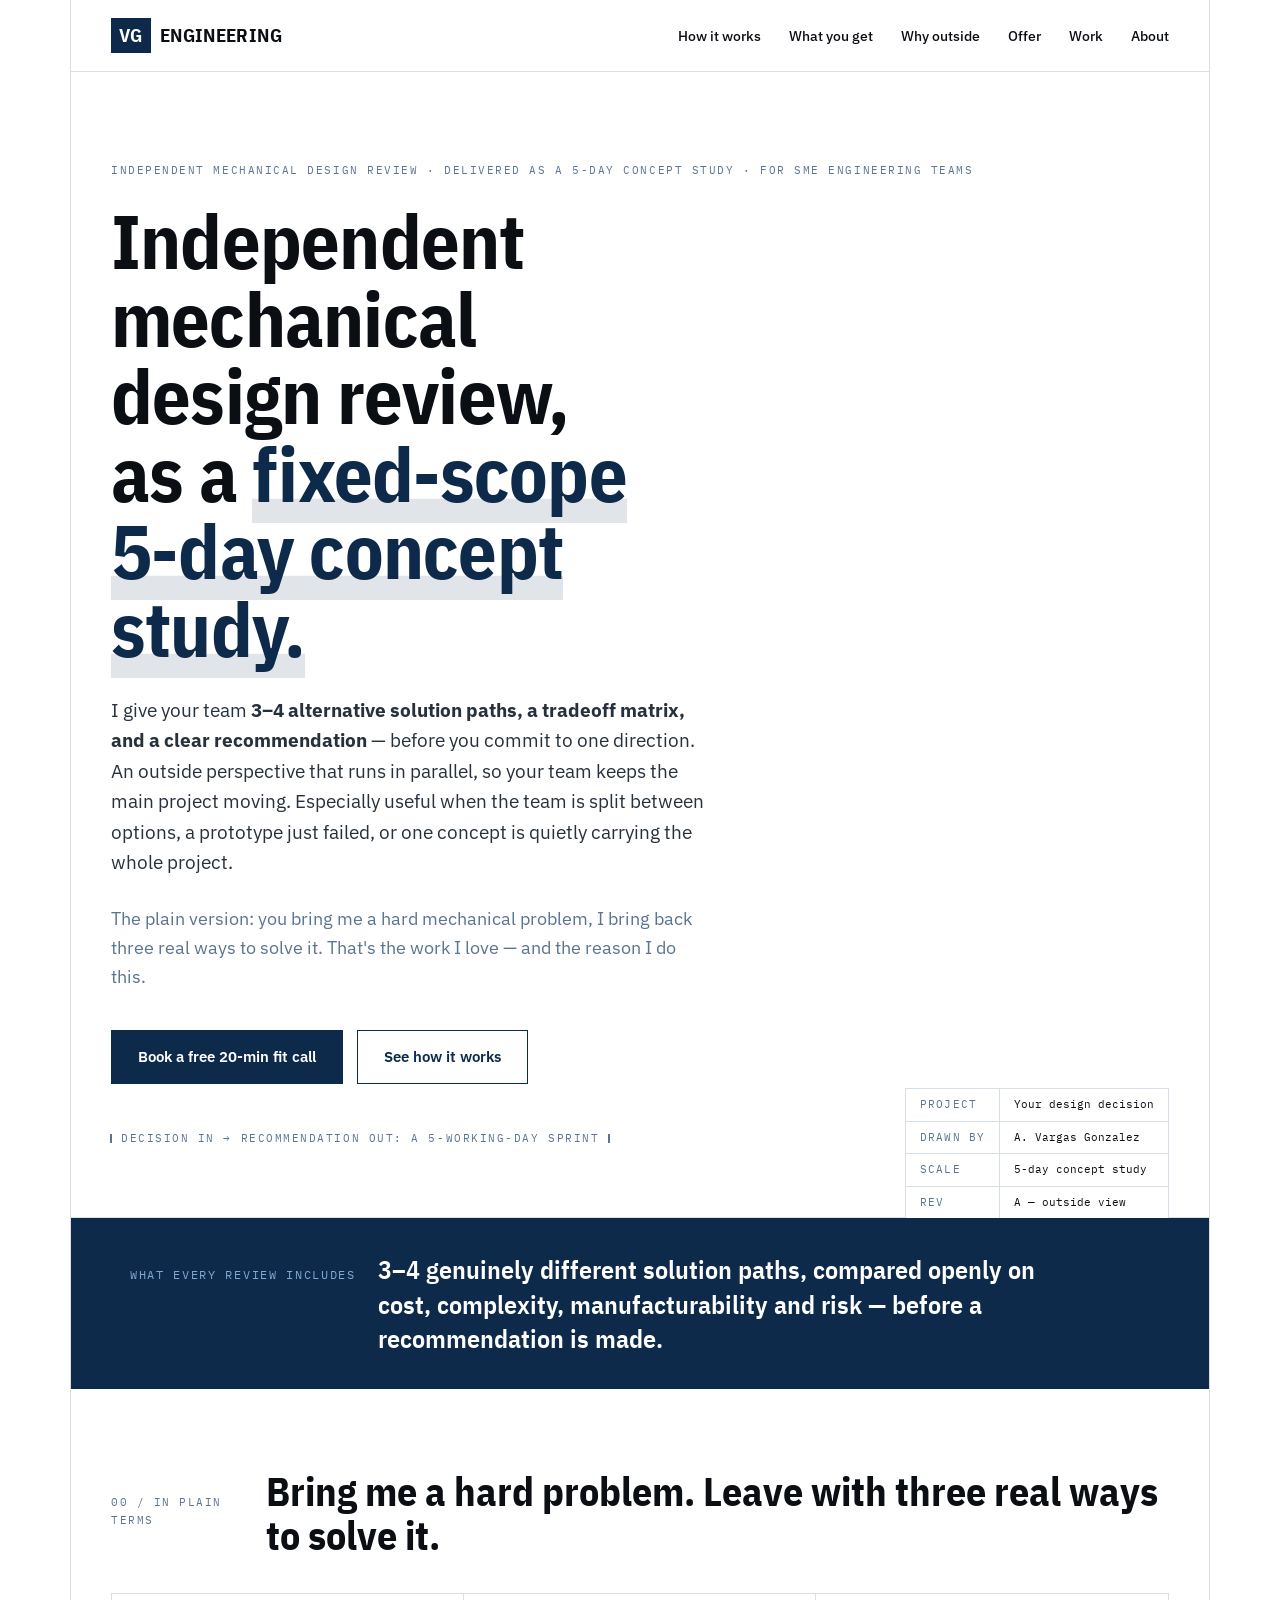
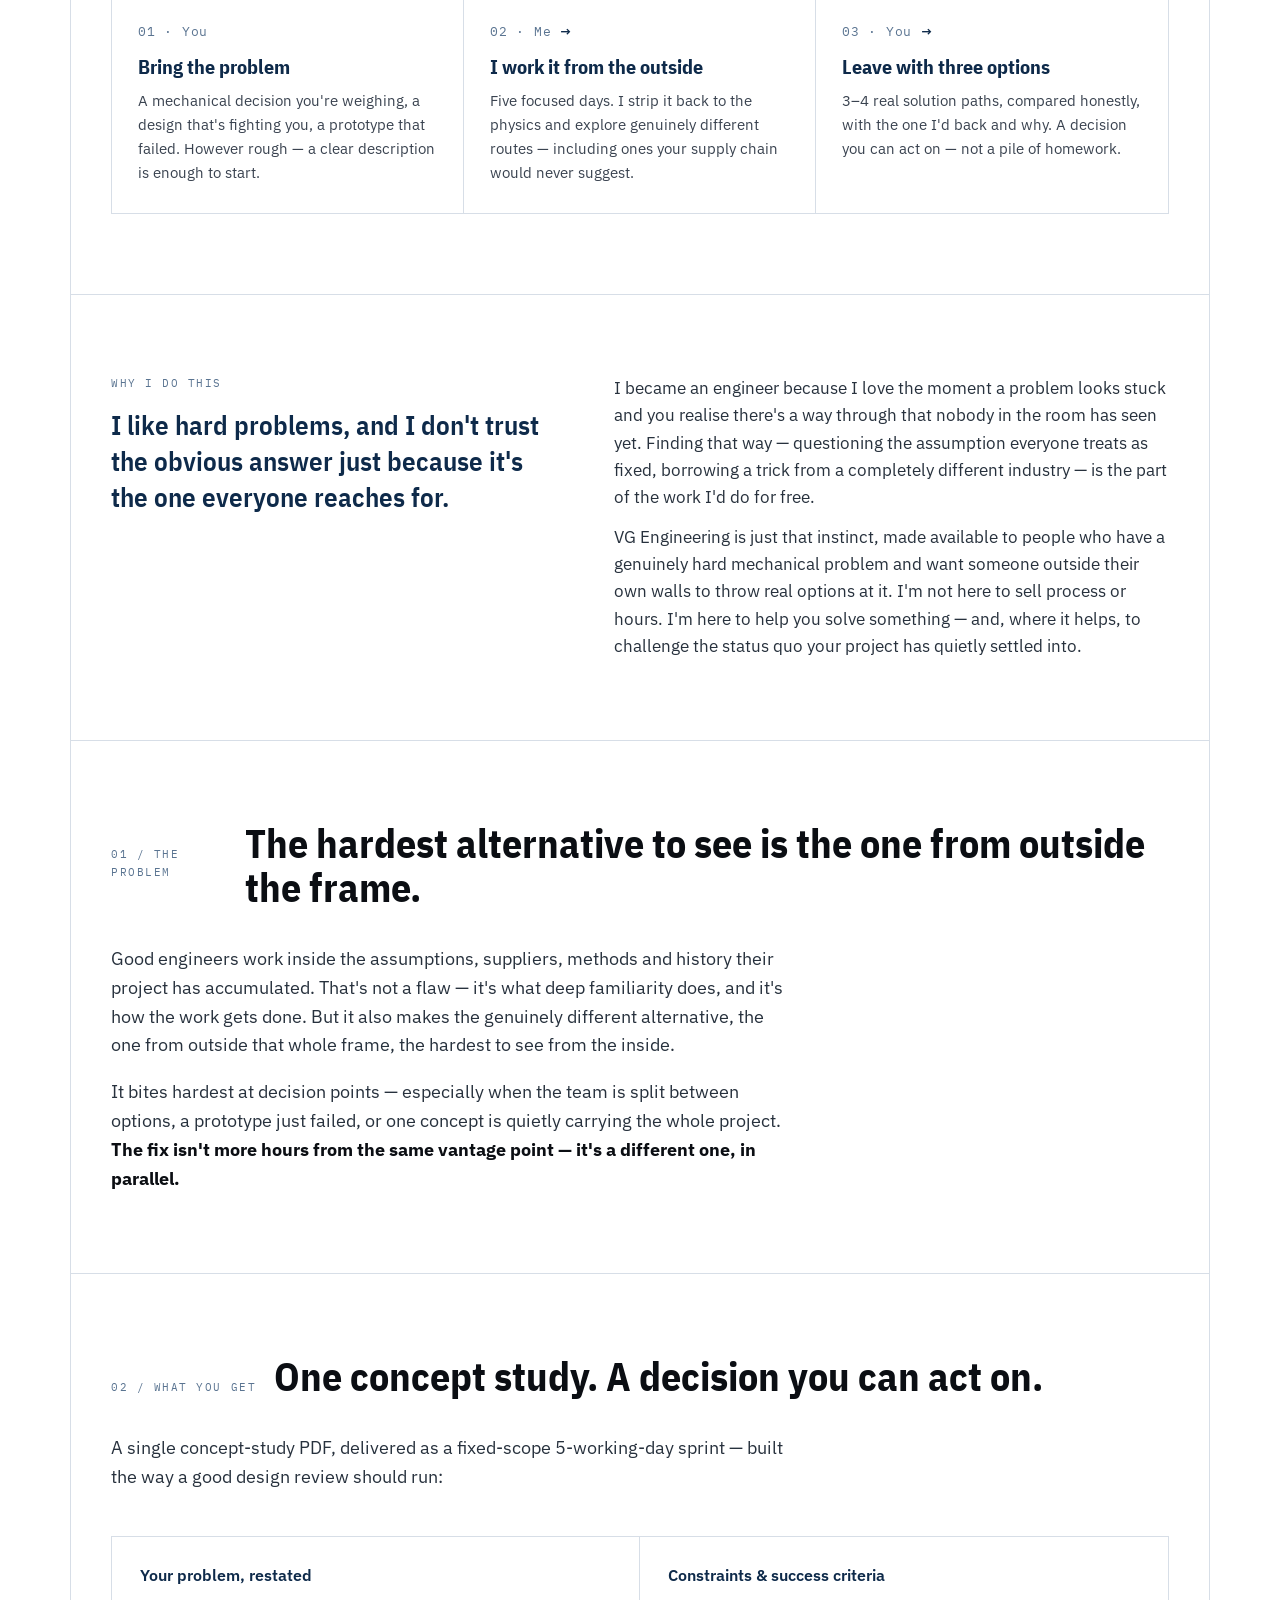
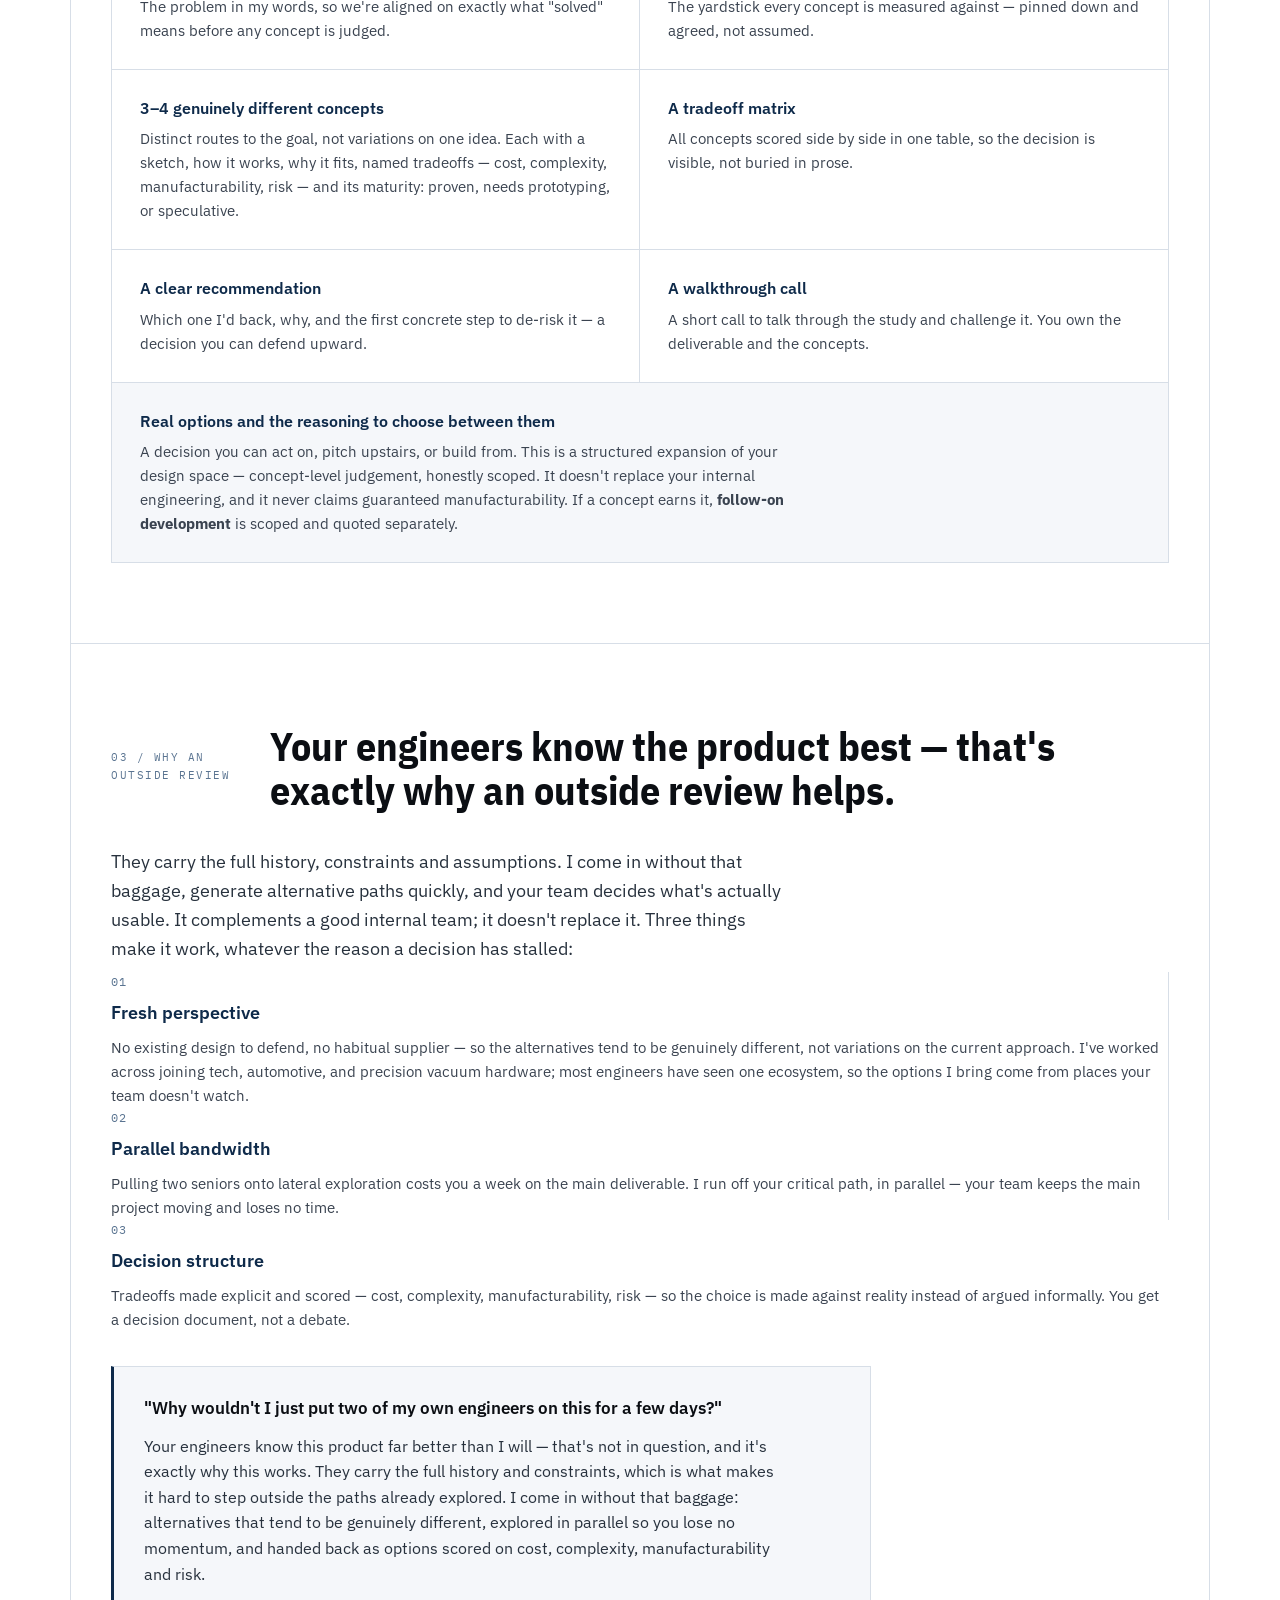
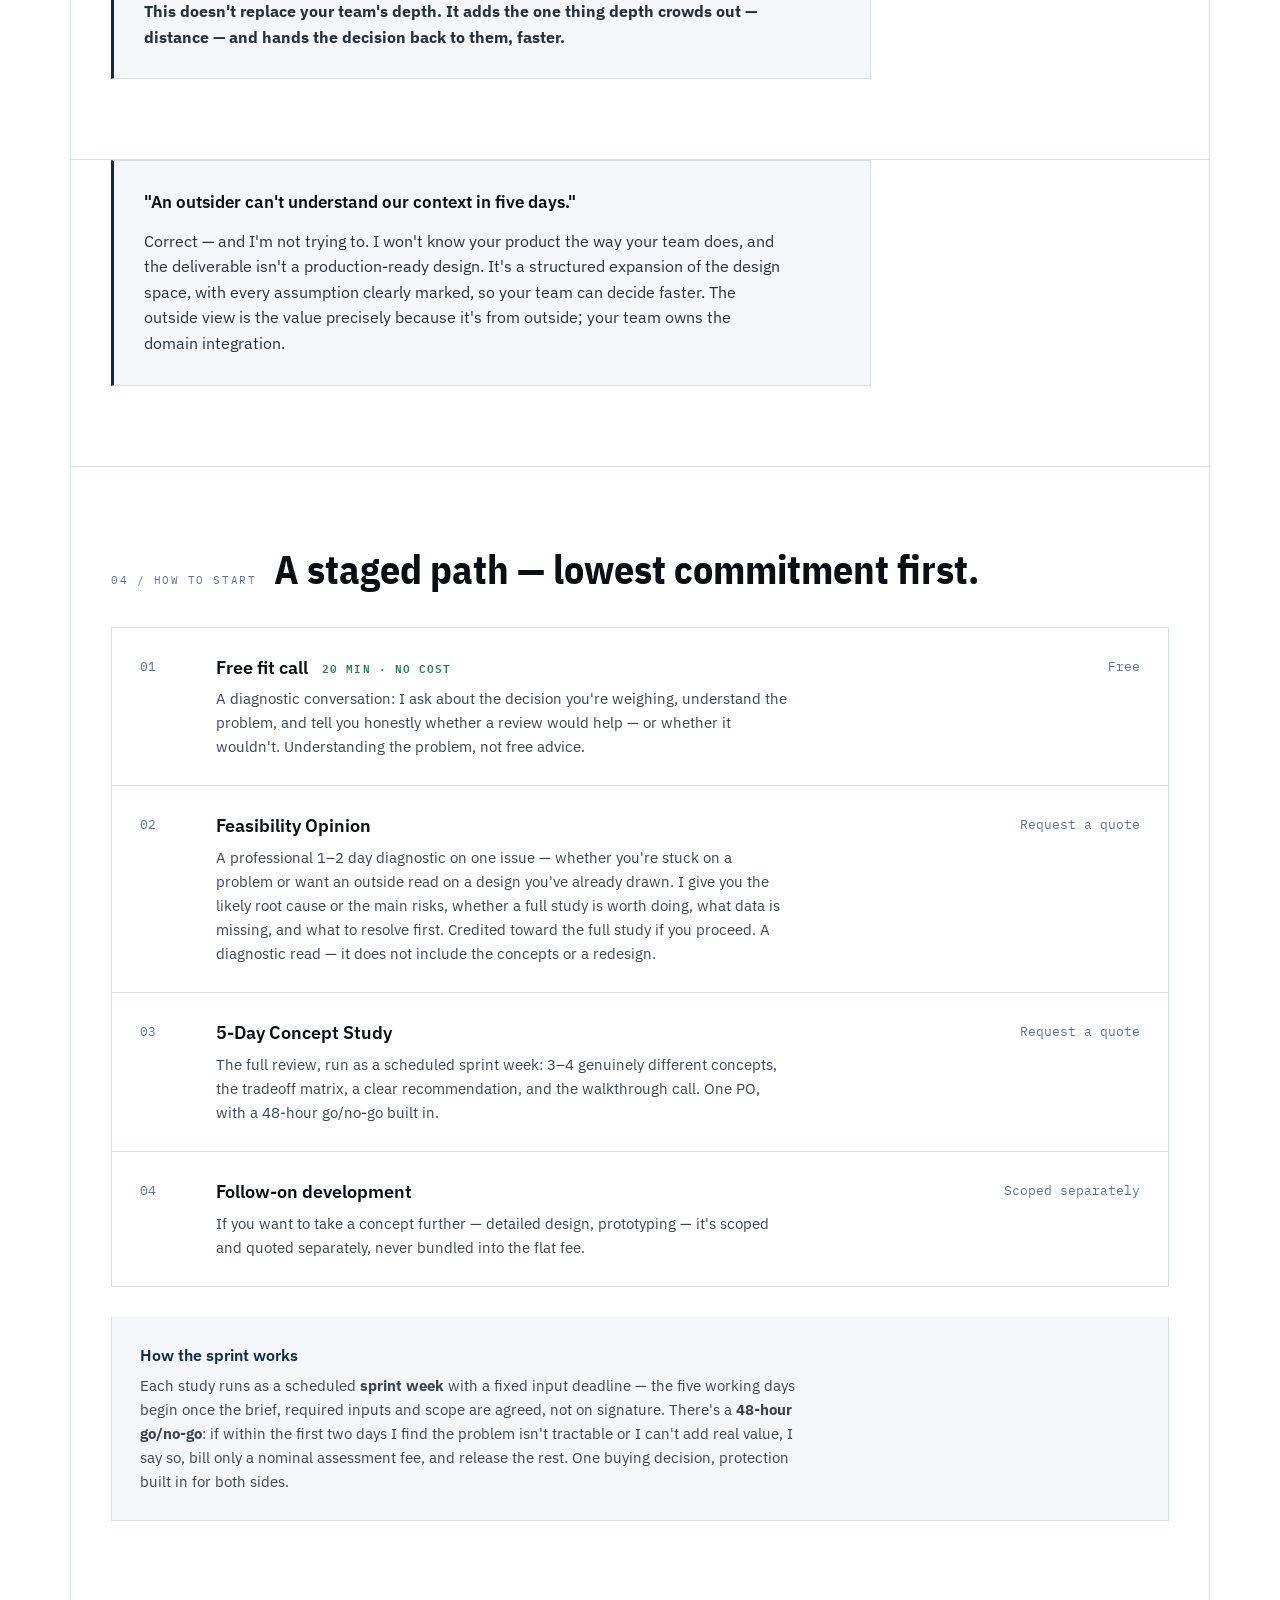
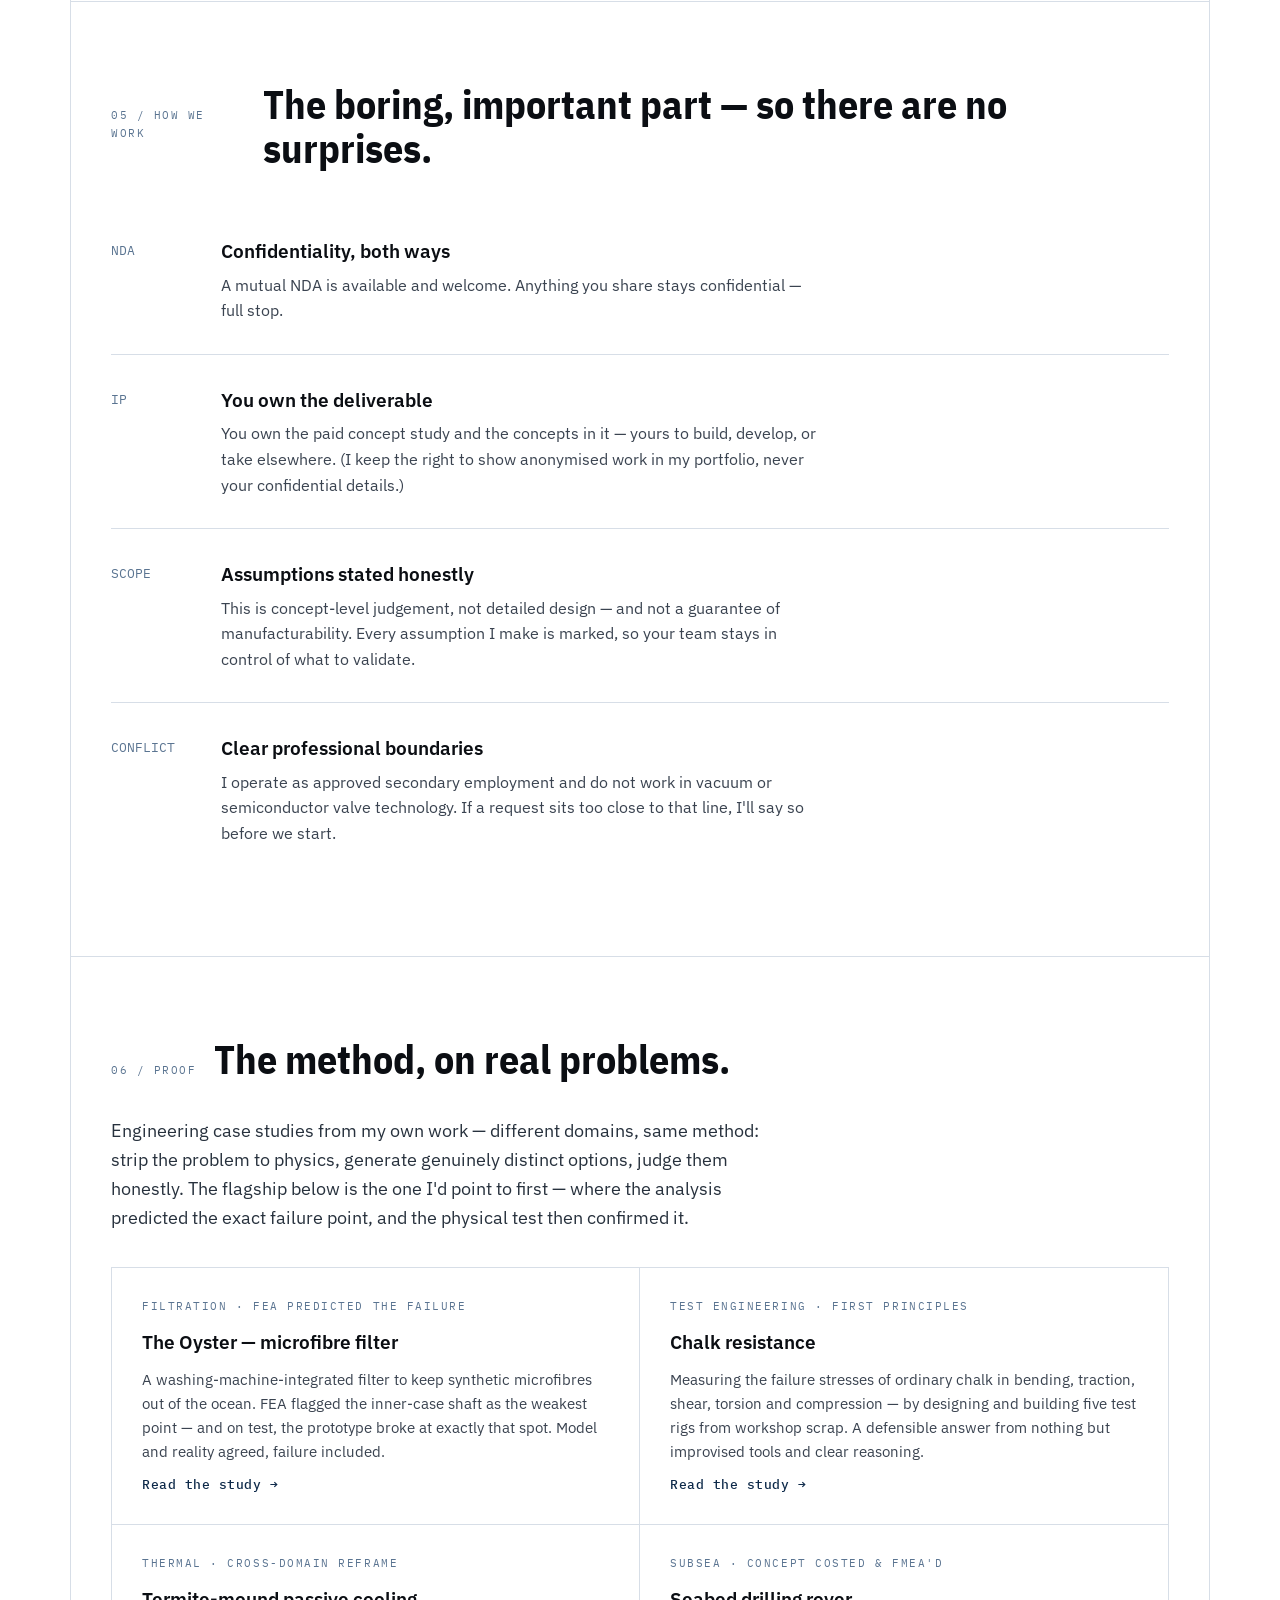
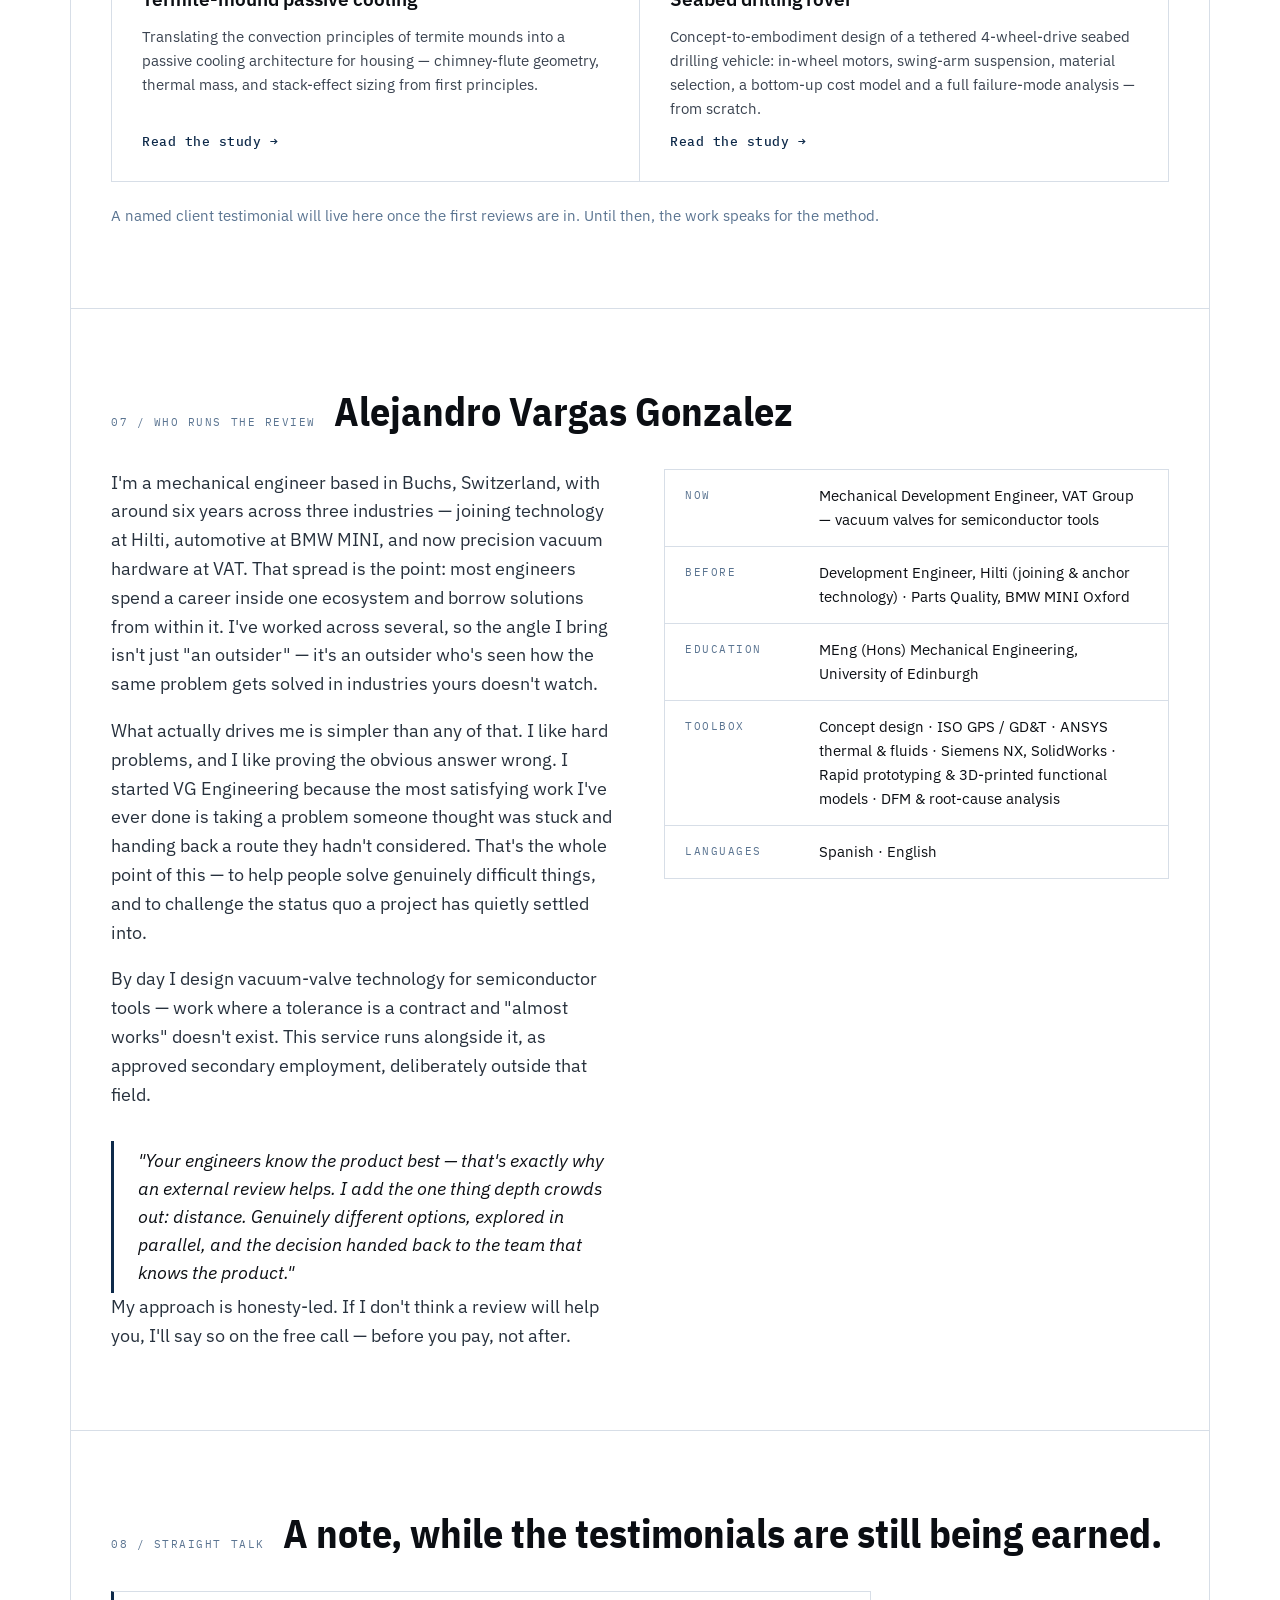
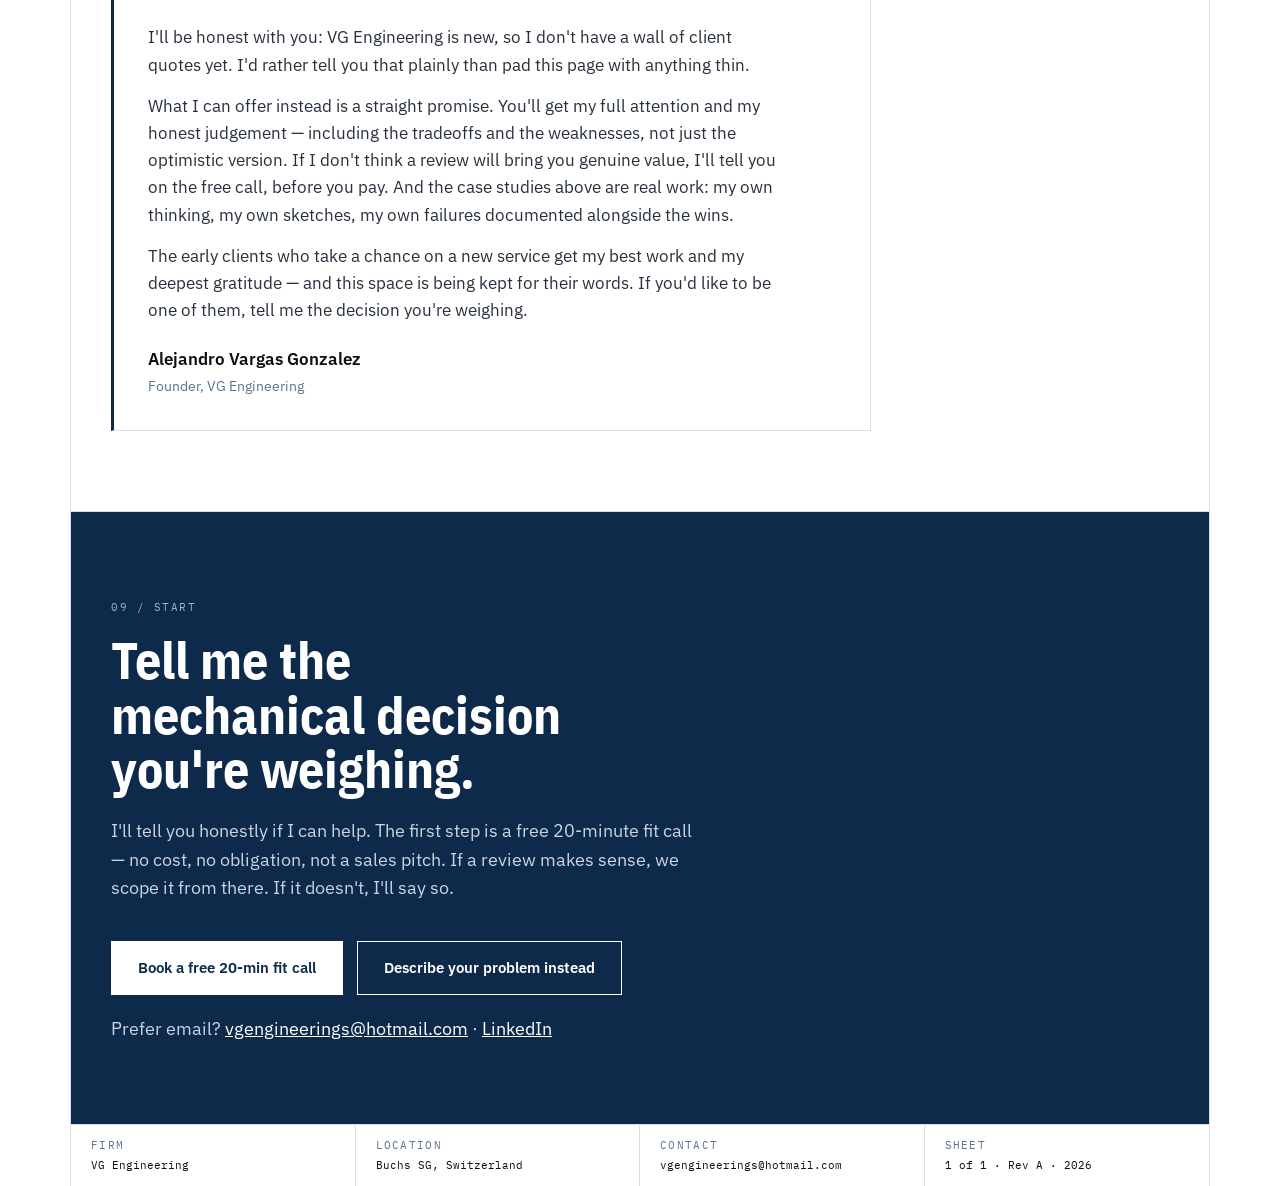
==== commit 06cb74bd: "Add files via upload" ====
--- a/index.html
+++ b/index.html
@@ -3,8 +3,8 @@
 <head>
 <meta charset="UTF-8">
 <meta name="viewport" content="width=device-width, initial-scale=1.0">
-<title>VG Engineering — bring me a hard mechanical problem, leave with real ways to solve it · Independent mechanical design review (5-day concept study)</title>
-<meta name="description" content="Bring me a hard mechanical problem and in five working days I'll bring back 3–4 genuinely different ways to solve it — each with a sketch, the tradeoffs, and the one I'd back. Independent mechanical design review, delivered as a fixed-scope 5-day concept study.">
+<title>VG Engineering — Independent mechanical design review (5-day concept study)</title>
+<meta name="description" content="Independent mechanical design review, delivered as a fixed-scope 5-day concept study. Your team gets 3–4 genuinely different solution paths, a tradeoff matrix, and a clear recommendation — before you commit to one direction.">
 <link rel="preconnect" href="https://fonts.googleapis.com">
 <link rel="preconnect" href="https://fonts.gstatic.com" crossorigin>
 <link href="https://fonts.googleapis.com/css2?family=IBM+Plex+Sans:wght@400;500;600&family=IBM+Plex+Sans+Condensed:wght@600;700&family=IBM+Plex+Mono:wght@400;500&display=swap" rel="stylesheet">
@@ -216,45 +216,6 @@
     .work:nth-child(2){border-top:1px solid var(--hairline);}
   }
   .work-note{margin-top:22px;font-size:15px;color:var(--steel);}
-
-  /* flagship proof block */
-  .flagship{
-    display:block;text-decoration:none;color:inherit;
-    border:1px solid var(--hairline);border-left:3px solid var(--navy);
-    background:var(--paper-dim);padding:30px 32px;
-    transition:background .15s ease;
-  }
-  .flagship:hover{background:#EBEFF5;}
-  .flagship .label{display:block;margin-bottom:12px;color:var(--navy);}
-  .flagship h3{
-    font-family:'IBM Plex Sans Condensed',sans-serif;font-weight:700;
-    font-size:clamp(22px,2.6vw,29px);line-height:1.1;color:var(--ink);margin-bottom:10px;
-  }
-  .flagship p{font-size:16px;color:#27313D;max-width:72ch;}
-  .flagship .result{
-    margin-top:18px;display:flex;flex-wrap:wrap;gap:8px 0;
-    border:1px solid var(--hairline);background:var(--paper);
-  }
-  .flagship .result span{
-    font-family:'IBM Plex Mono',monospace;font-size:12px;color:var(--navy);
-    padding:9px 16px;border-right:1px solid var(--hairline);flex:1 1 auto;
-  }
-  .flagship .result span:last-child{border-right:none;}
-  .flagship .more{
-    display:inline-block;margin-top:18px;font-family:'IBM Plex Mono',monospace;
-    font-size:13px;font-weight:500;color:var(--navy);letter-spacing:.04em;
-  }
-  .flagship:hover .more{text-decoration:underline;text-underline-offset:4px;}
-  .work-sublabel{
-    display:block;margin:40px 0 14px;
-    font-family:'IBM Plex Mono',monospace;font-size:11px;letter-spacing:.14em;
-    text-transform:uppercase;color:var(--steel);
-  }
-  @media(max-width:760px){
-    .flagship{padding:26px 20px;}
-    .flagship .result span{flex:1 1 100%;border-right:none;border-bottom:1px solid var(--hairline);}
-    .flagship .result span:last-child{border-bottom:none;}
-  }
   /* founder's note / testimonials */
   .note-card{
     border:1px solid var(--hairline);
@@ -483,8 +444,8 @@
     <nav aria-label="Main">
       <a href="#how-plain">How it works</a>
       <a href="#deliverable">What you get</a>
+      <a href="#outside">Why outside</a>
       <a href="#offer">Offer</a>
-      <a href="sample-study-microfibre-capture.html">Sample study</a>
       <a href="#work">Work</a>
       <a href="#about">About</a>
     </nav>
@@ -492,12 +453,12 @@
 
   <!-- HERO -->
   <div class="hero" id="top">
-    <p class="label" style="margin-bottom:22px;">Independent mechanical design review · delivered as a 5-day concept study · for engineers &amp; SMEs</p>
-    <h1>Bring me a hard mechanical problem. Leave with <em>real ways to solve it.</em></h1>
-    <p class="lede">You bring me a problem your project is stuck on. I take <strong>five focused days</strong> and bring back <strong>three or four genuinely different ways through it</strong> — each with a sketch, the tradeoffs, and the one I'd back. A decision you can act on, not a pile of homework.</p>
-    <p class="lede" style="color:var(--steel);font-size:18px;">In plainer terms: independent mechanical design review, run in parallel so your team keeps moving. Most useful when the team's split between options, a prototype just failed, or one concept is quietly carrying the whole project.</p>
+    <p class="label" style="margin-bottom:22px;">Independent mechanical design review · Delivered as a 5-day concept study · For SME engineering teams</p>
+    <h1>Independent mechanical design review, as a <em>fixed-scope 5-day concept study.</em></h1>
+    <p class="lede">I give your team <strong>3–4 alternative solution paths, a tradeoff matrix, and a clear recommendation</strong> — before you commit to one direction. An outside perspective that runs in parallel, so your team keeps the main project moving. Especially useful when the team is split between options, a prototype just failed, or one concept is quietly carrying the whole project.</p>
+    <p class="lede" style="color:var(--steel);font-size:18px;">The plain version: you bring me a hard mechanical problem, I bring back three real ways to solve it. That's the work I love — and the reason I do this.</p>
     <div class="cta-row">
-      <a class="btn btn-primary" href="https://calendly.com/vgengineering/30min">Book a free 30-min fit call</a>
+      <a class="btn btn-primary" href="https://calendly.com/vgengineering/20min">Book a free 20-min fit call</a>
       <a class="btn btn-ghost" href="#deliverable">See how it works</a>
     </div>
     <div class="dim">
@@ -526,7 +487,7 @@
   <section id="how-plain">
     <div class="sec-head">
       <span class="label">00 / In plain terms</span>
-      <h2>Three steps. Five working days. A decision you can act on.</h2>
+      <h2>Bring me a hard problem. Leave with three real ways to solve it.</h2>
     </div>
     <div class="plain-steps">
       <div class="pstep">
@@ -660,7 +621,7 @@
       <div class="rung">
         <div class="step-n">01</div>
         <div>
-          <h3>Free fit call <span class="free">30 min · no cost</span></h3>
+          <h3>Free fit call <span class="free">20 min · no cost</span></h3>
           <p>A diagnostic conversation: I ask about the decision you're weighing, understand the problem, and tell you honestly whether a review would help — or whether it wouldn't. Understanding the problem, not free advice.</p>
         </div>
         <div class="price">Free</div>
@@ -669,9 +630,9 @@
         <div class="step-n">02</div>
         <div>
           <h3>Feasibility Opinion</h3>
-          <p>A professional 1–2 day diagnostic on one issue: likely root cause, whether a full study is worth doing, what data is missing, and what to investigate first. Credited toward the full study if you proceed. A diagnostic read — it does not include the concepts.</p>
+          <p>A professional 1–2 day diagnostic on one issue — whether you're stuck on a problem or want an outside read on a design you've already drawn. I give you the likely root cause or the main risks, whether a full study is worth doing, what data is missing, and what to resolve first. Credited toward the full study if you proceed. A diagnostic read — it does not include the concepts or a redesign.</p>
         </div>
-        <div class="price"><a href="https://tally.so/r/VLNXJl">Request a quote</a></div>
+        <div class="price">Request a quote</div>
       </div>
       <div class="rung">
         <div class="step-n">03</div>
@@ -679,7 +640,7 @@
           <h3>5-Day Concept Study</h3>
           <p>The full review, run as a scheduled sprint week: 3–4 genuinely different concepts, the tradeoff matrix, a clear recommendation, and the walkthrough call. One PO, with a 48-hour go/no-go built in.</p>
         </div>
-        <div class="price"><a href="https://tally.so/r/VLNXJl">Request a quote</a></div>
+        <div class="price">Request a quote</div>
       </div>
       <div class="rung">
         <div class="step-n">04</div>
@@ -740,43 +701,28 @@
       <span class="label">06 / Proof</span>
       <h2>The method, on real problems.</h2>
     </div>
-    <p class="prose" style="margin-bottom:30px;">Case studies from my own work — different domains, one habit: strip the problem to physics, find genuinely different routes, and judge them honestly, failures included. The flagship is the one I'd point to first — it's the full concept-study deliverable, written exactly as a client receives it.</p>
-
-    <a class="flagship" href="sample-study-microfibre-capture.html">
-      <span class="label">Flagship · the deliverable, on a real problem</span>
-      <h3>Capturing microfibres in washing-machine discharge</h3>
-      <p>The complete 5-day concept study in full: four genuinely different embodiments for catching clothing microfibres before they reach the drain, scored openly on a tradeoff matrix, with a recommendation and the two failure modes you'd be buying. The obvious answer — a fine mesh across the pipe — is the one the flow physics quietly kills, and the study shows exactly where and why. The recommended concept was built and tested; the analysis predicted the shaft would fail at a specific point, and on test it failed there.</p>
-      <div class="result">
-        <span>4 embodiments scored</span>
-        <span>≈76% capture, tested prototype</span>
-        <span>FEA-predicted failure → confirmed</span>
-        <span>5 working days</span>
-      </div>
-      <span class="more">Read the full concept study →</span>
-    </a>
-
-    <span class="work-sublabel">More studies · same method, different domains</span>
+    <p class="prose" style="margin-bottom:34px;">Engineering case studies from my own work — different domains, same method: strip the problem to physics, generate genuinely distinct options, judge them honestly. The flagship below is the one I'd point to first — where the analysis predicted the exact failure point, and the physical test then confirmed it.</p>
     <div class="work-grid">
       <a class="work" href="portfolio.html#oyster">
-        <span class="label">Filtration · build &amp; test behind the flagship</span>
-        <h3>The Oyster — build &amp; test write-up</h3>
-        <p>The engineering story behind the flagship: my role on the team, the torque and fatigue calculations, mesh selection, and the 3D-printed prototype that broke at exactly the spot the FEA had flagged. Model and reality agreed — failure included.</p>
+        <span class="label">Filtration · FEA predicted the failure</span>
+        <h3>The Oyster — microfibre filter</h3>
+        <p>A washing-machine-integrated filter to keep synthetic microfibres out of the ocean. FEA flagged the inner-case shaft as the weakest point — and on test, the prototype broke at exactly that spot. Model and reality agreed, failure included.</p>
         <span class="more">Read the study →</span>
       </a>
       <a class="work" href="portfolio.html#chalk">
-        <span class="label">Test engineering · first principles</span>
+        <span class="label">Test engineering · First principles</span>
         <h3>Chalk resistance</h3>
         <p>Measuring the failure stresses of ordinary chalk in bending, traction, shear, torsion and compression — by designing and building five test rigs from workshop scrap. A defensible answer from nothing but improvised tools and clear reasoning.</p>
         <span class="more">Read the study →</span>
       </a>
       <a class="work" href="portfolio.html#termite">
-        <span class="label">Thermal · cross-domain reframe</span>
+        <span class="label">Thermal · Cross-domain reframe</span>
         <h3>Termite-mound passive cooling</h3>
         <p>Translating the convection principles of termite mounds into a passive cooling architecture for housing — chimney-flute geometry, thermal mass, and stack-effect sizing from first principles.</p>
         <span class="more">Read the study →</span>
       </a>
       <a class="work" href="portfolio.html#rover">
-        <span class="label">Subsea · concept costed &amp; FMEA'd</span>
+        <span class="label">Subsea · Concept costed &amp; FMEA'd</span>
         <h3>Seabed drilling rover</h3>
         <p>Concept-to-embodiment design of a tethered 4-wheel-drive seabed drilling vehicle: in-wheel motors, swing-arm suspension, material selection, a bottom-up cost model and a full failure-mode analysis — from scratch.</p>
         <span class="more">Read the study →</span>
@@ -846,9 +792,9 @@
   <section class="close" id="contact">
     <span class="label">09 / Start</span>
     <h2 style="margin-top:14px;">Tell me the mechanical decision you're weighing.</h2>
-    <p>I'll tell you honestly if I can help. The first step is a free 30-minute fit call — no cost, no obligation, not a sales pitch. If a review makes sense, we scope it from there. If it doesn't, I'll say so.</p>
+    <p>I'll tell you honestly if I can help. The first step is a free 20-minute fit call — no cost, no obligation, not a sales pitch. If a review makes sense, we scope it from there. If it doesn't, I'll say so.</p>
     <div class="cta-row">
-      <a class="btn btn-primary" href="https://calendly.com/vgengineering/30min">Book a free 30-min fit call</a>
+      <a class="btn btn-primary" href="https://calendly.com/vgengineering/20min">Book a free 20-min fit call</a>
       <a class="btn btn-ghost" href="https://tally.so/r/VLNXJl">Describe your problem instead</a>
     </div>
     <p class="contact-line">
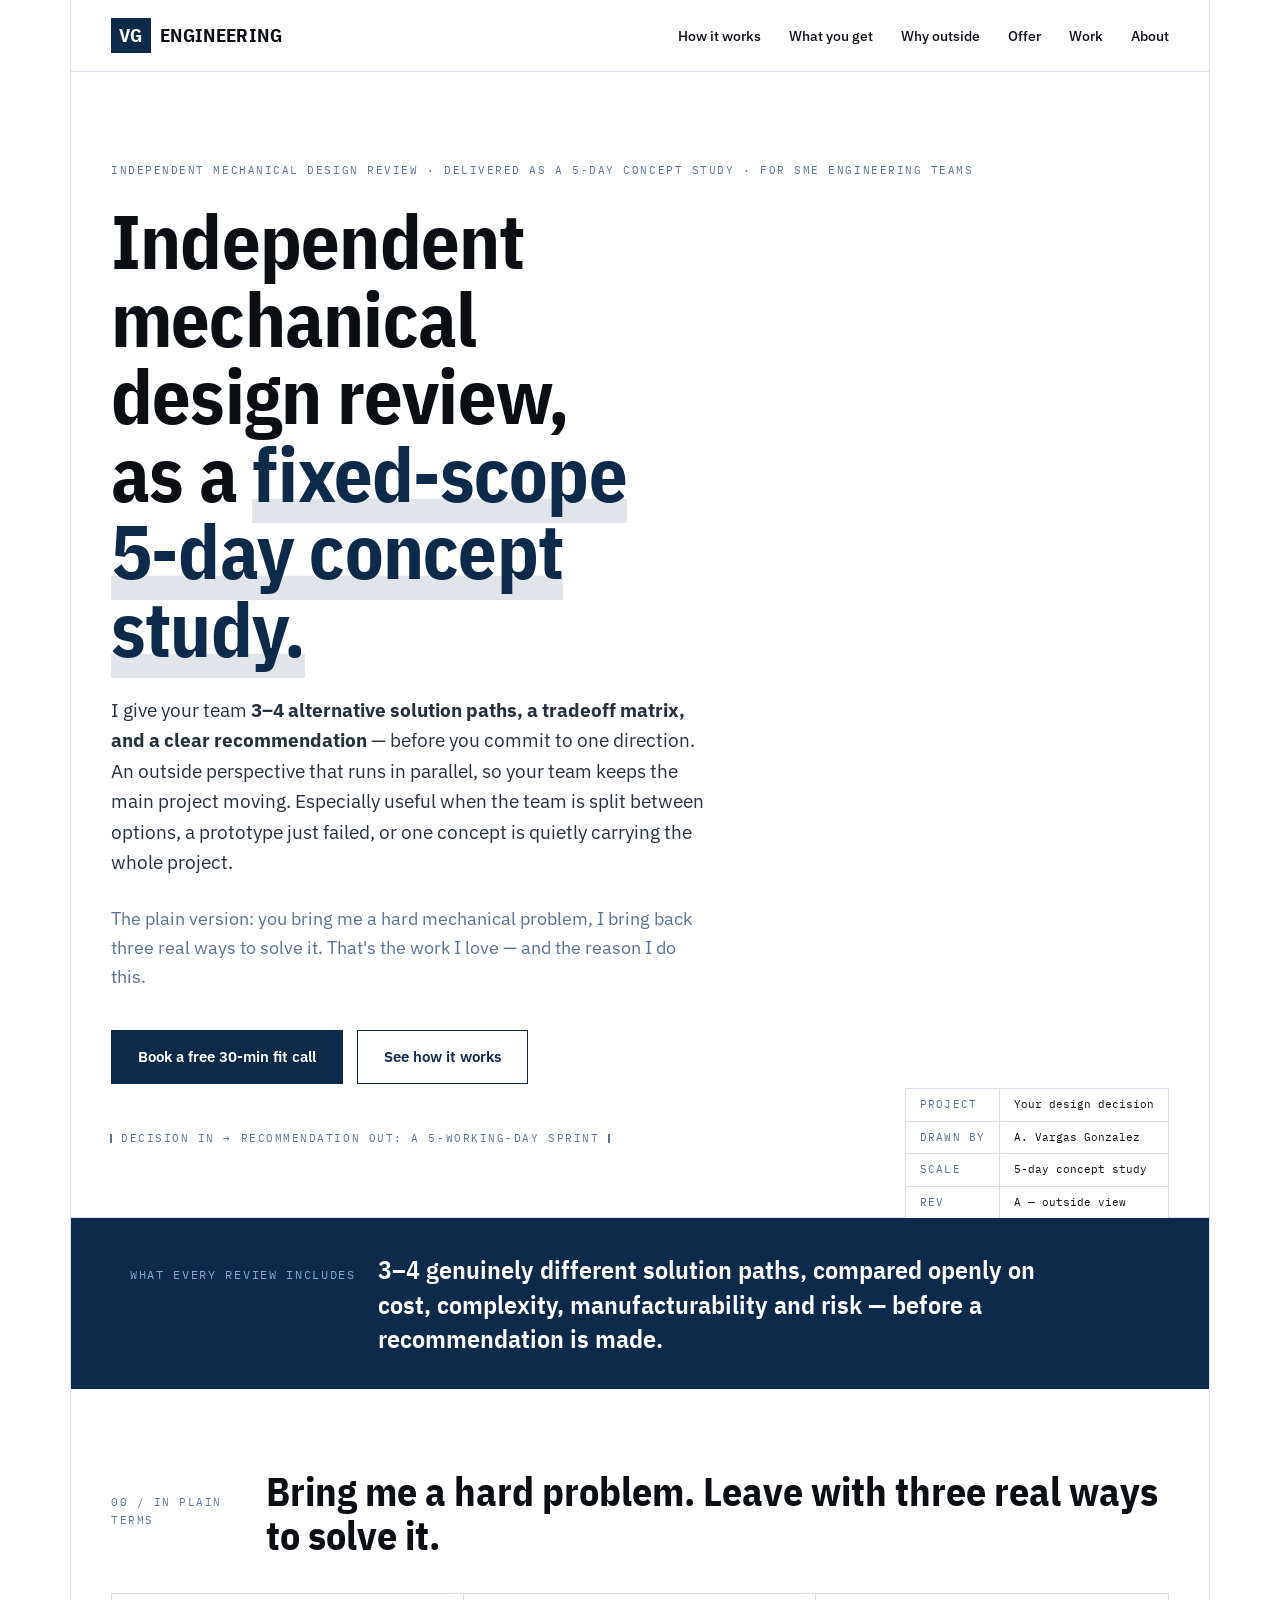
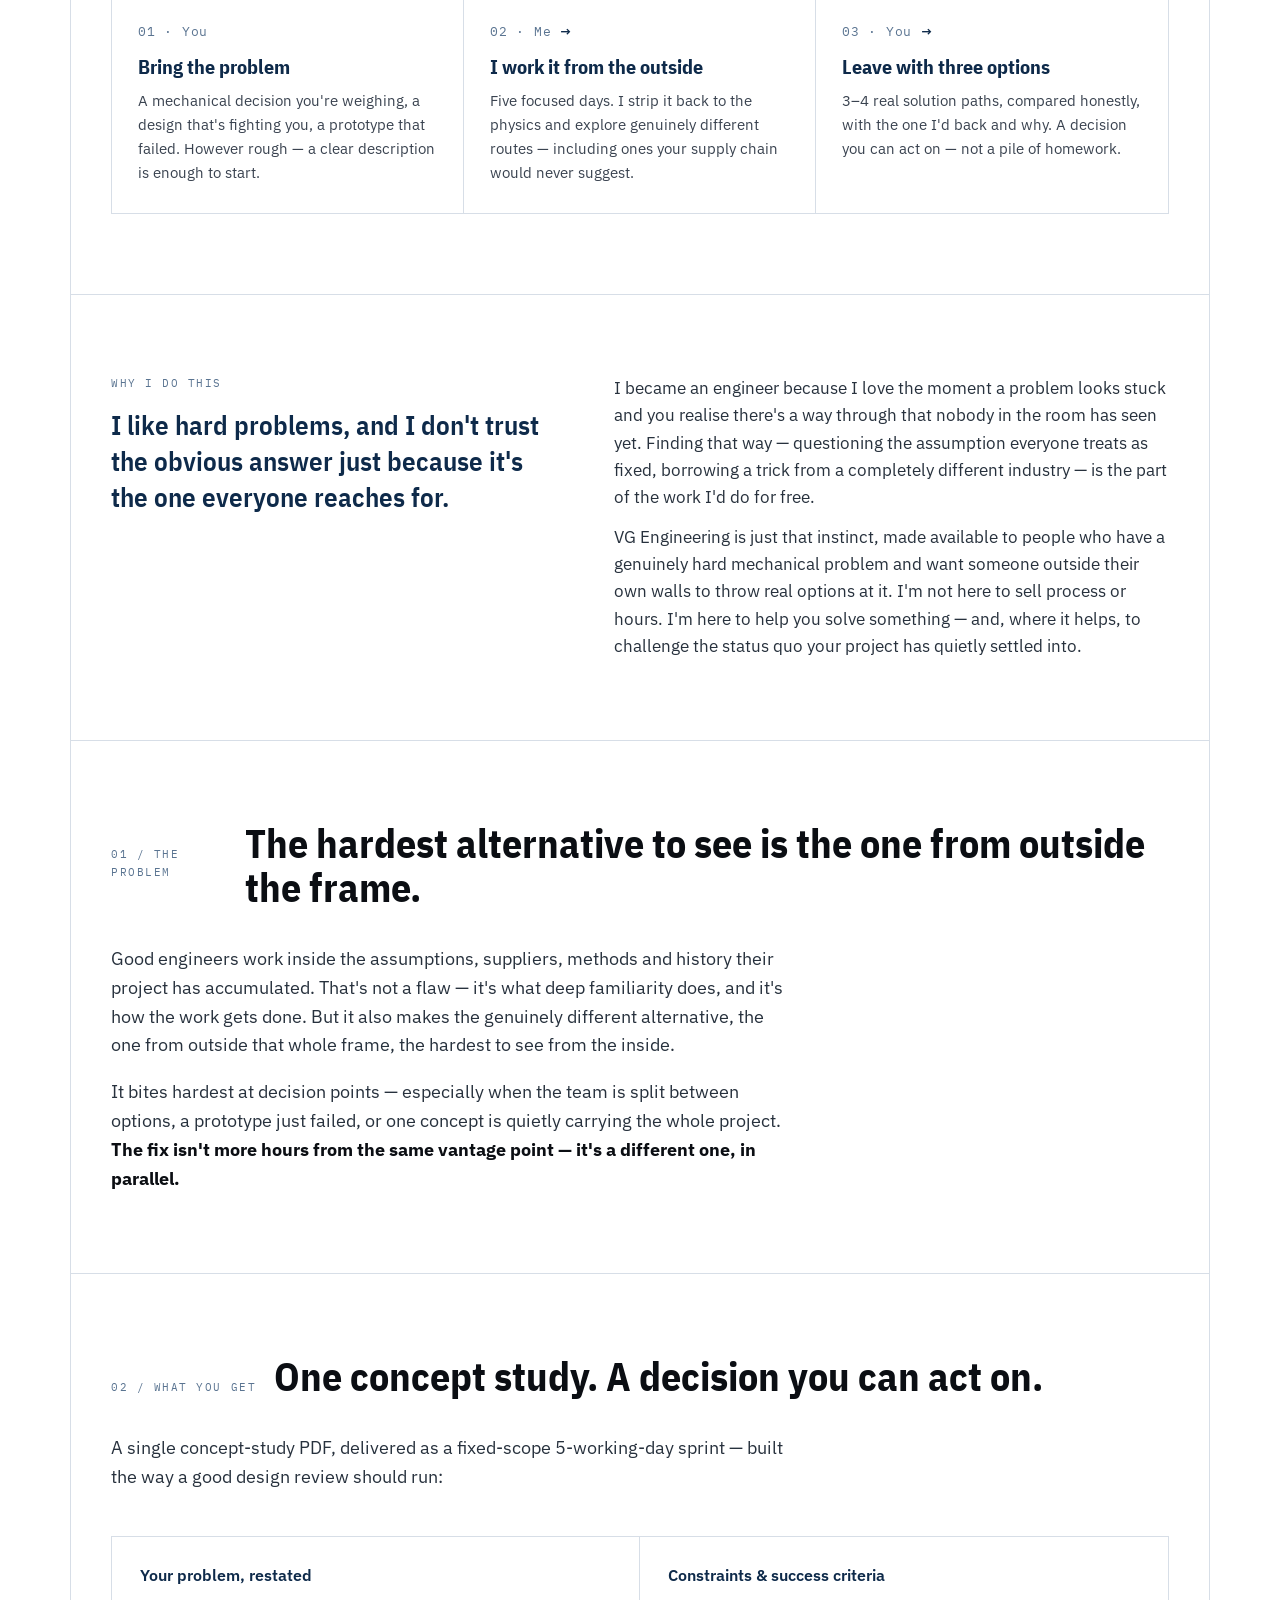
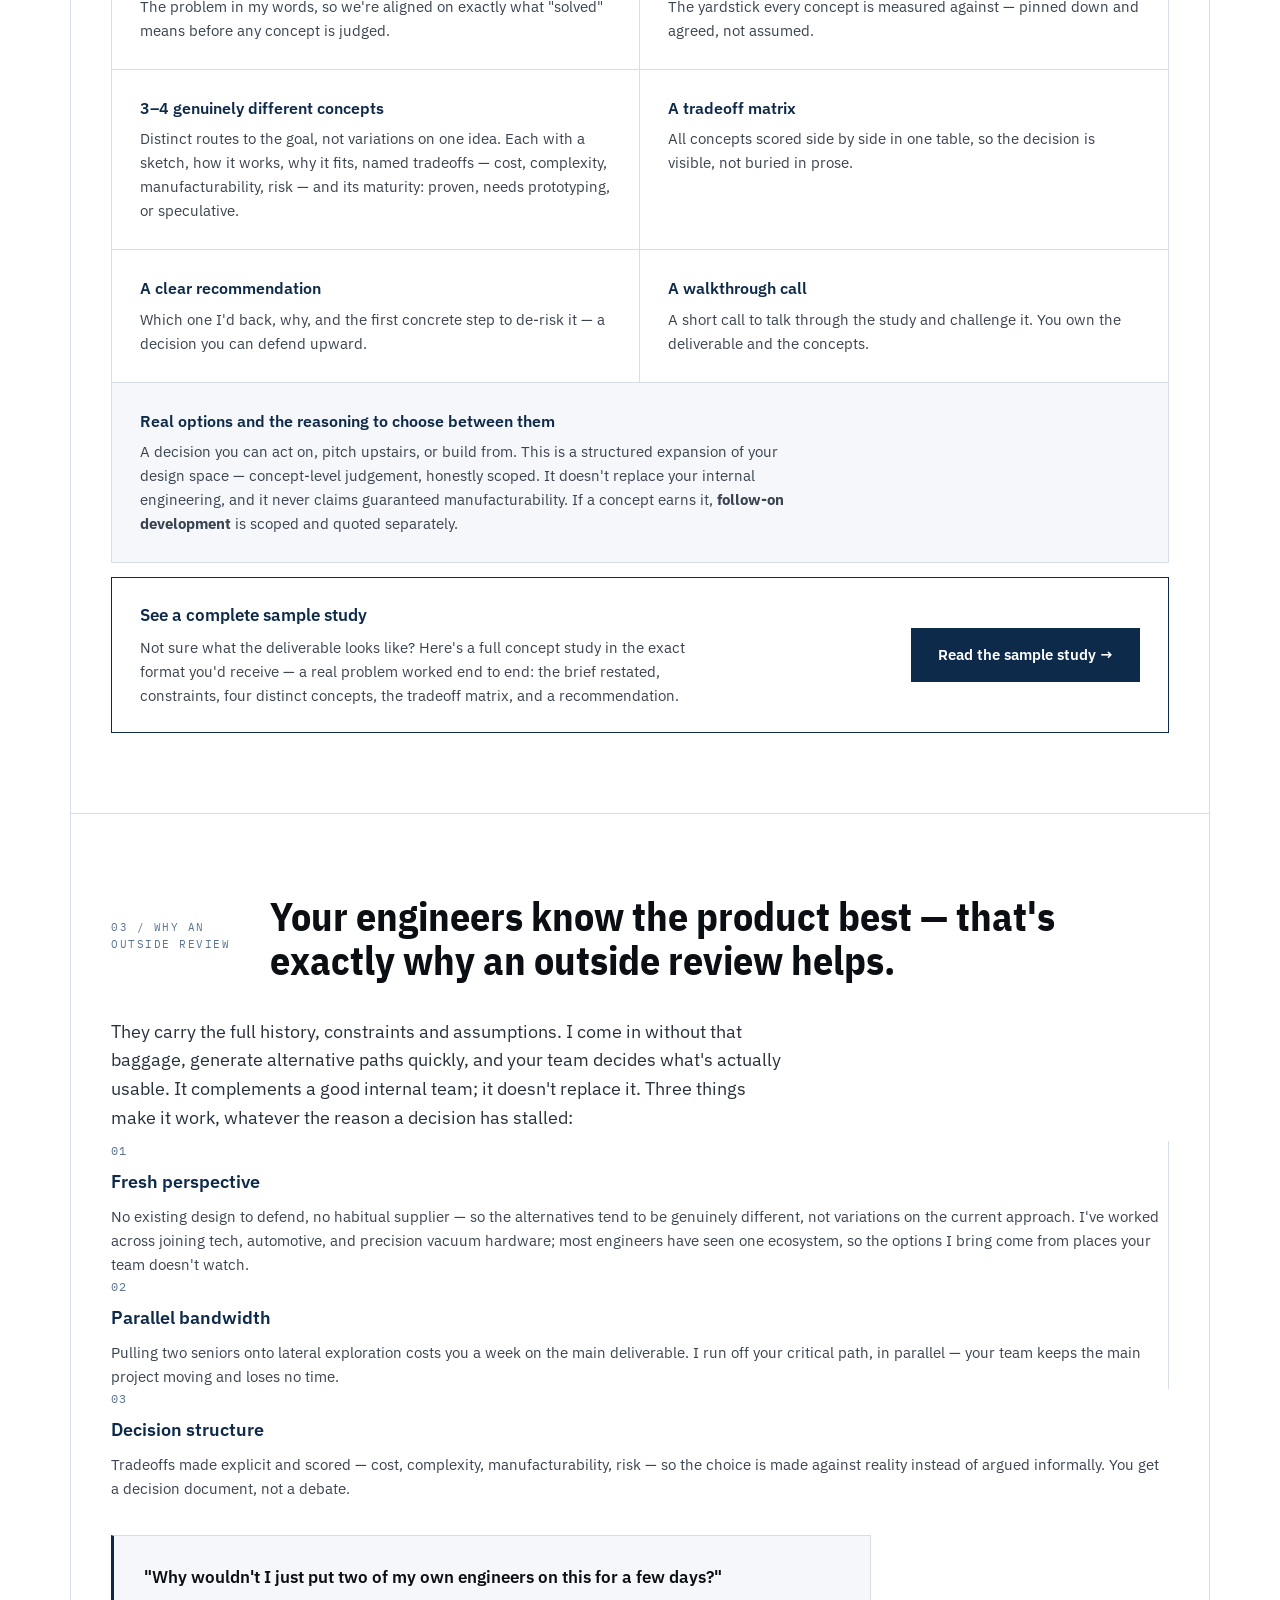
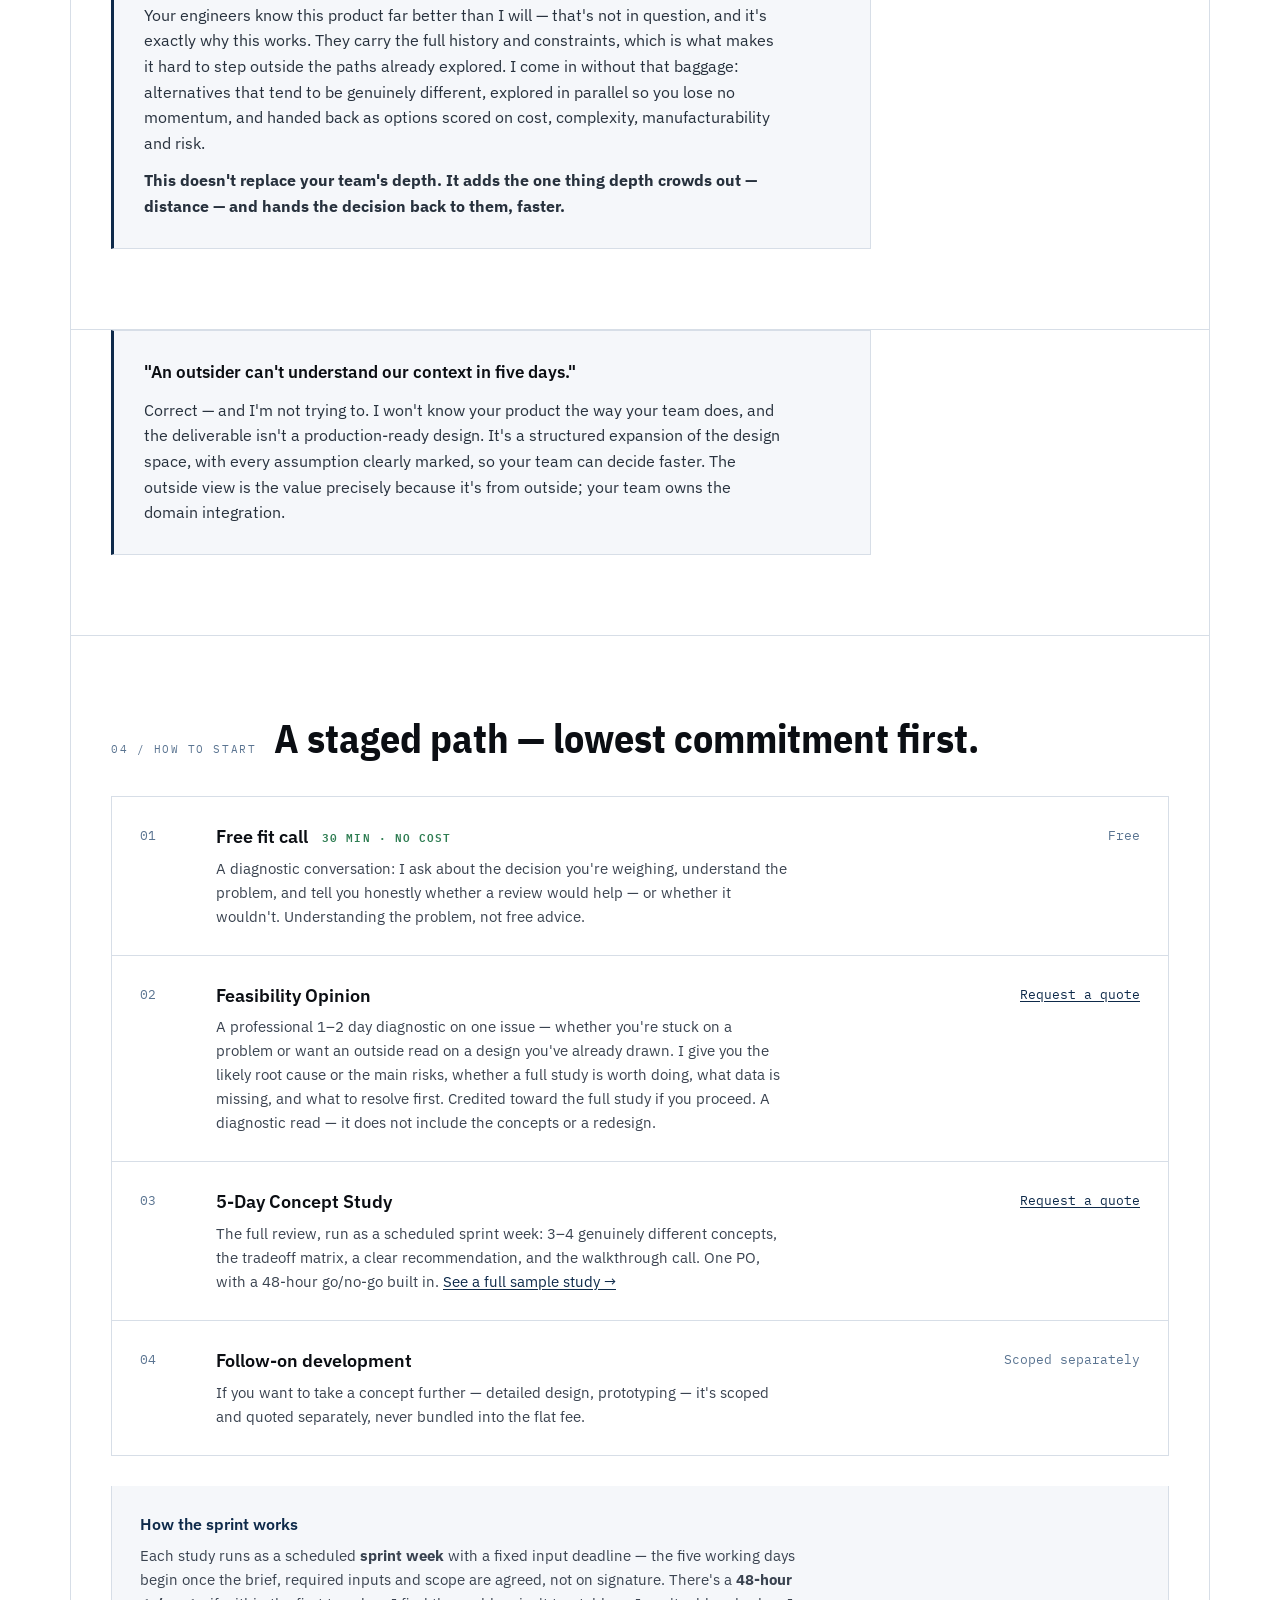
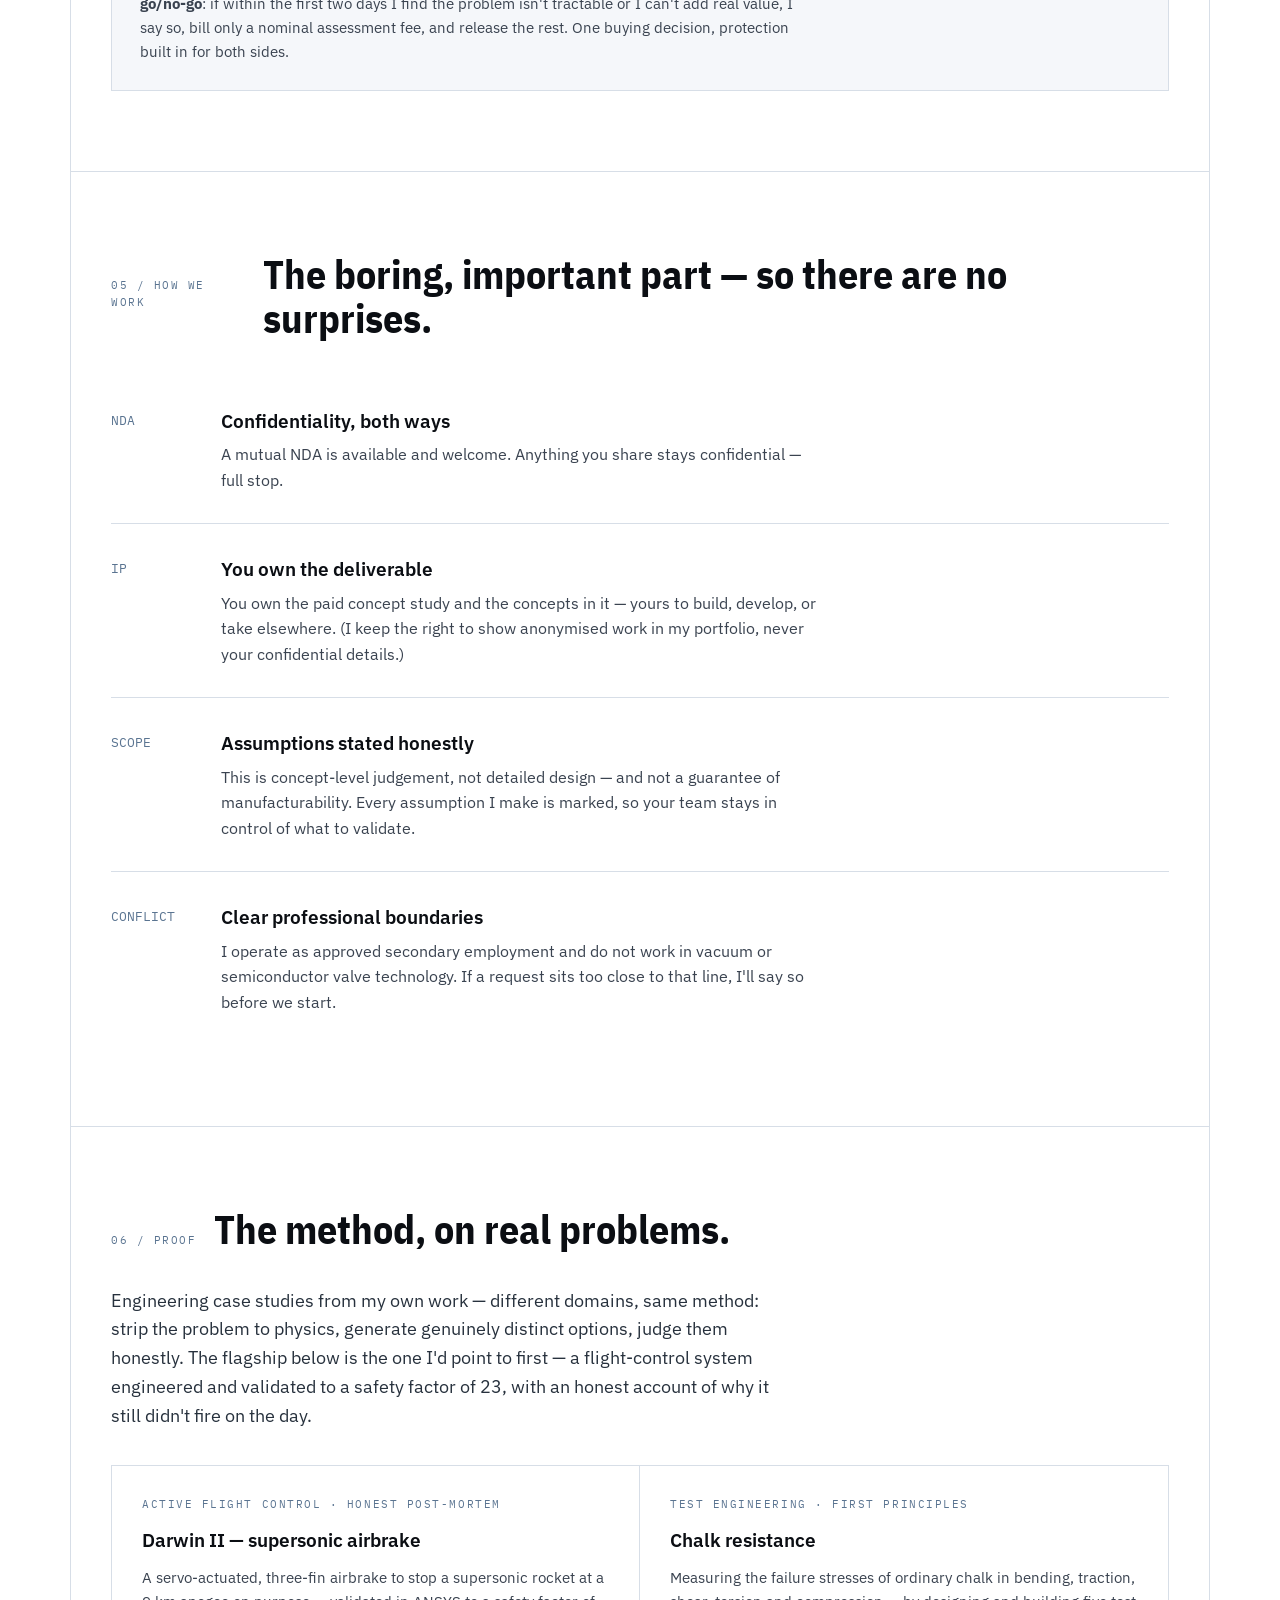
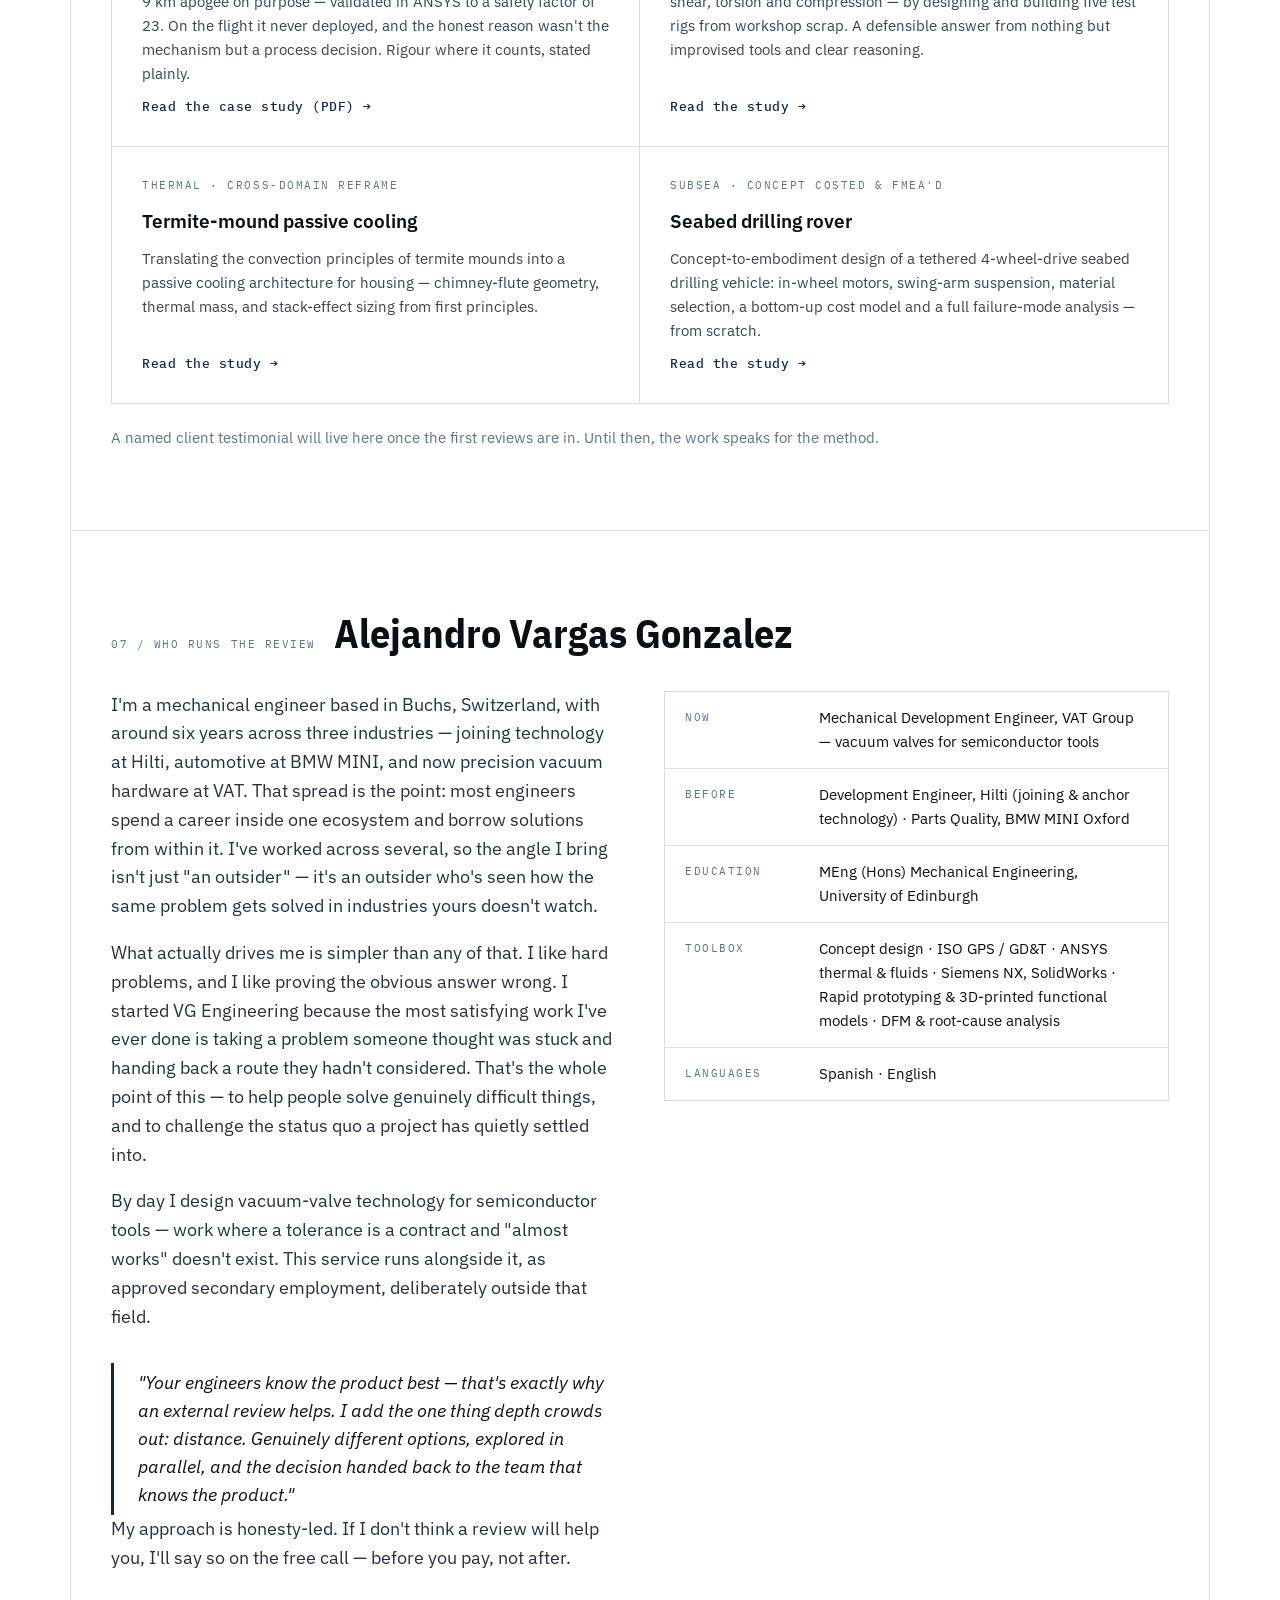
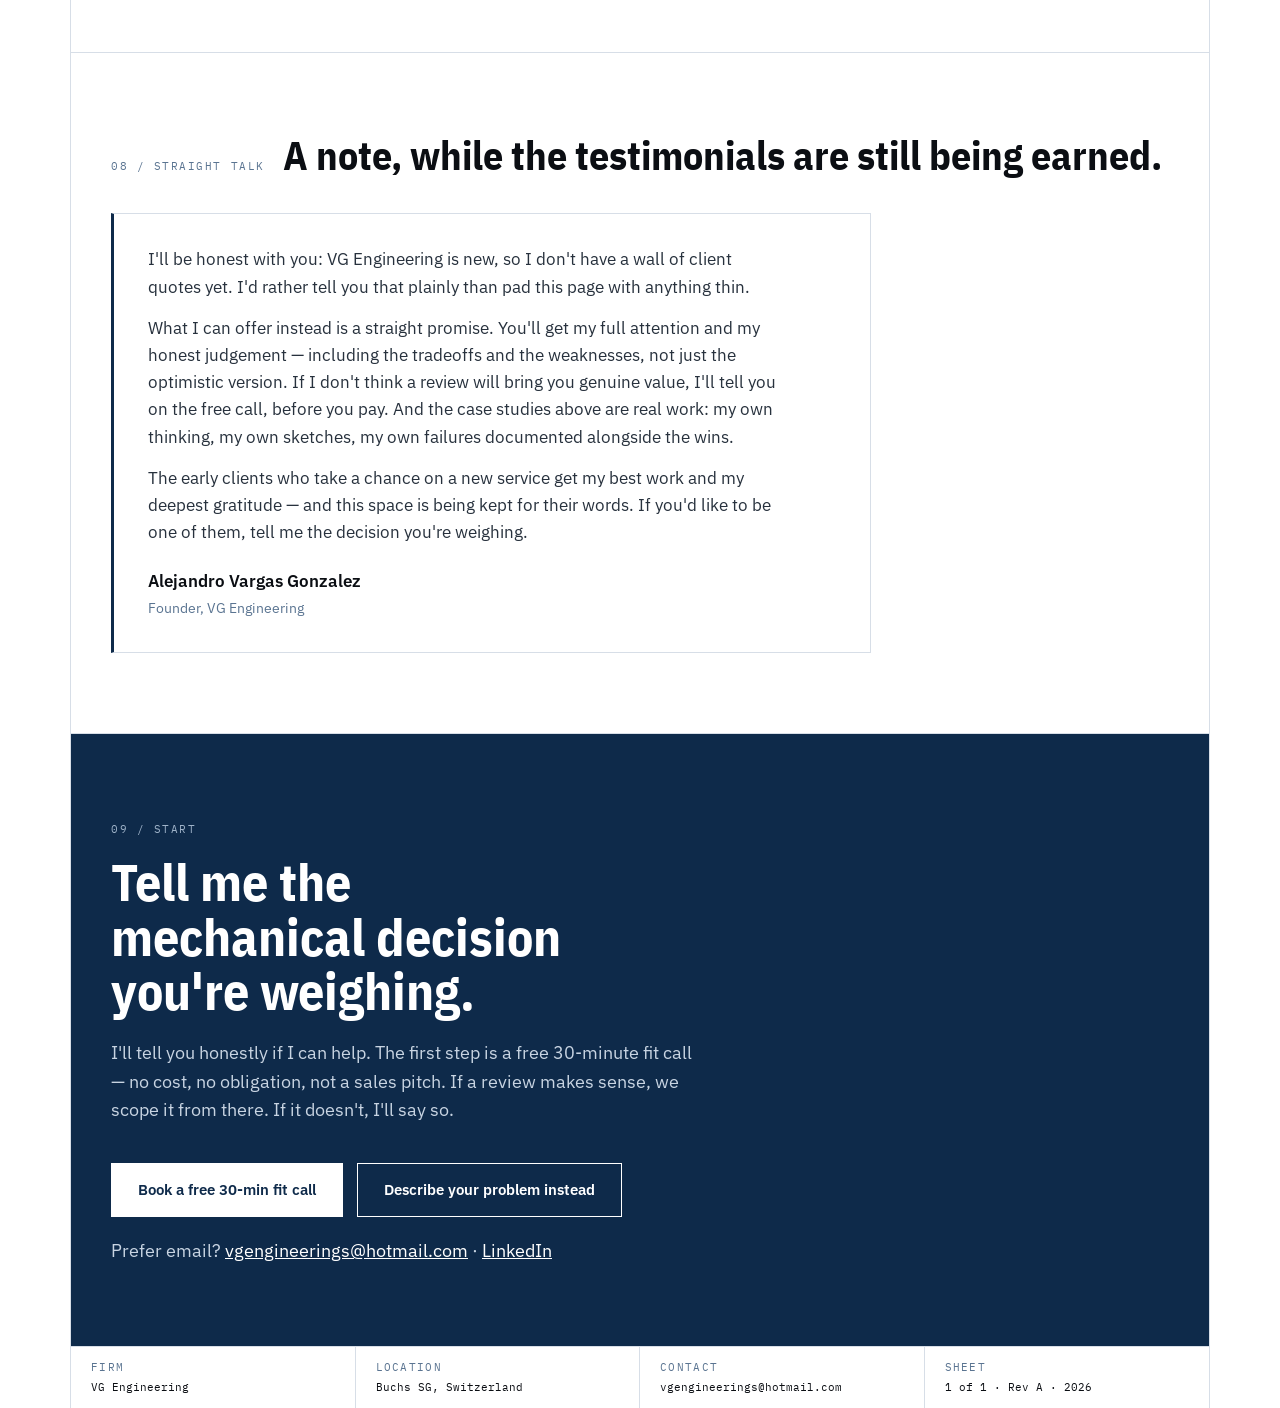
==== commit 9a1f2bb1: "Add files via upload" ====
--- a/index.html
+++ b/index.html
@@ -267,6 +267,11 @@
   }
   .open-door h3{font-size:16px;font-weight:600;margin-bottom:6px;color:var(--navy);}
   .open-door p{font-size:15px;color:#3A4350;max-width:75ch;}
+  .sample-cta{margin-top:14px;border:1px solid var(--navy);background:var(--paper);padding:24px 28px;display:flex;gap:24px;align-items:center;justify-content:space-between;flex-wrap:wrap;}
+  .sample-cta h3{font-size:17px;font-weight:600;margin-bottom:6px;color:var(--navy);}
+  .sample-cta p{font-size:15px;color:#3A4350;max-width:64ch;}
+  .sample-cta .btn{white-space:nowrap;}
+  @media(max-width:640px){.sample-cta{flex-direction:column;align-items:flex-start;}}
 
   /* cover-letter pull quote */
   .pullquote{
@@ -430,6 +435,8 @@
     font-family:'IBM Plex Mono',monospace;font-size:13px;color:var(--steel);
     white-space:nowrap;padding-top:3px;text-align:right;
   }
+  .rung .price a, .rung p a{color:var(--navy);text-decoration:underline;text-underline-offset:2px;}
+  .rung .price a:hover, .rung p a:hover{color:var(--navy-deep);}
   @media(max-width:760px){
     .rung{grid-template-columns:1fr;gap:8px;}
     .rung .price{text-align:left;padding-top:0;}
@@ -458,7 +465,7 @@
     <p class="lede">I give your team <strong>3–4 alternative solution paths, a tradeoff matrix, and a clear recommendation</strong> — before you commit to one direction. An outside perspective that runs in parallel, so your team keeps the main project moving. Especially useful when the team is split between options, a prototype just failed, or one concept is quietly carrying the whole project.</p>
     <p class="lede" style="color:var(--steel);font-size:18px;">The plain version: you bring me a hard mechanical problem, I bring back three real ways to solve it. That's the work I love — and the reason I do this.</p>
     <div class="cta-row">
-      <a class="btn btn-primary" href="https://calendly.com/vgengineering/20min">Book a free 20-min fit call</a>
+      <a class="btn btn-primary" href="https://calendly.com/vgengineering/30min">Book a free 30-min fit call</a>
       <a class="btn btn-ghost" href="#deliverable">See how it works</a>
     </div>
     <div class="dim">
@@ -569,6 +576,13 @@
       <h3>Real options and the reasoning to choose between them</h3>
       <p>A decision you can act on, pitch upstairs, or build from. This is a structured expansion of your design space — concept-level judgement, honestly scoped. It doesn't replace your internal engineering, and it never claims guaranteed manufacturability. If a concept earns it, <strong>follow-on development</strong> is scoped and quoted separately.</p>
     </div>
+    <div class="sample-cta">
+      <div>
+        <h3>See a complete sample study</h3>
+        <p>Not sure what the deliverable looks like? Here's a full concept study in the exact format you'd receive — a real problem worked end to end: the brief restated, constraints, four distinct concepts, the tradeoff matrix, and a recommendation.</p>
+      </div>
+      <a class="btn btn-primary" href="sample-study-microfibre-capture.html">Read the sample study →</a>
+    </div>
   </section>
 
   <!-- WHY AN OUTSIDE REVIEW -->
@@ -621,7 +635,7 @@
       <div class="rung">
         <div class="step-n">01</div>
         <div>
-          <h3>Free fit call <span class="free">20 min · no cost</span></h3>
+          <h3>Free fit call <span class="free">30 min · no cost</span></h3>
           <p>A diagnostic conversation: I ask about the decision you're weighing, understand the problem, and tell you honestly whether a review would help — or whether it wouldn't. Understanding the problem, not free advice.</p>
         </div>
         <div class="price">Free</div>
@@ -632,15 +646,15 @@
           <h3>Feasibility Opinion</h3>
           <p>A professional 1–2 day diagnostic on one issue — whether you're stuck on a problem or want an outside read on a design you've already drawn. I give you the likely root cause or the main risks, whether a full study is worth doing, what data is missing, and what to resolve first. Credited toward the full study if you proceed. A diagnostic read — it does not include the concepts or a redesign.</p>
         </div>
-        <div class="price">Request a quote</div>
+        <div class="price"><a href="https://tally.so/r/VLNXJl">Request a quote</a></div>
       </div>
       <div class="rung">
         <div class="step-n">03</div>
         <div>
           <h3>5-Day Concept Study</h3>
-          <p>The full review, run as a scheduled sprint week: 3–4 genuinely different concepts, the tradeoff matrix, a clear recommendation, and the walkthrough call. One PO, with a 48-hour go/no-go built in.</p>
+          <p>The full review, run as a scheduled sprint week: 3–4 genuinely different concepts, the tradeoff matrix, a clear recommendation, and the walkthrough call. One PO, with a 48-hour go/no-go built in. <a href="sample-study-microfibre-capture.html">See a full sample study →</a></p>
         </div>
-        <div class="price">Request a quote</div>
+        <div class="price"><a href="https://tally.so/r/VLNXJl">Request a quote</a></div>
       </div>
       <div class="rung">
         <div class="step-n">04</div>
@@ -701,13 +715,13 @@
       <span class="label">06 / Proof</span>
       <h2>The method, on real problems.</h2>
     </div>
-    <p class="prose" style="margin-bottom:34px;">Engineering case studies from my own work — different domains, same method: strip the problem to physics, generate genuinely distinct options, judge them honestly. The flagship below is the one I'd point to first — where the analysis predicted the exact failure point, and the physical test then confirmed it.</p>
+    <p class="prose" style="margin-bottom:34px;">Engineering case studies from my own work — different domains, same method: strip the problem to physics, generate genuinely distinct options, judge them honestly. The flagship below is the one I'd point to first — a flight-control system engineered and validated to a safety factor of 23, with an honest account of why it still didn't fire on the day.</p>
     <div class="work-grid">
-      <a class="work" href="portfolio.html#oyster">
-        <span class="label">Filtration · FEA predicted the failure</span>
-        <h3>The Oyster — microfibre filter</h3>
-        <p>A washing-machine-integrated filter to keep synthetic microfibres out of the ocean. FEA flagged the inner-case shaft as the weakest point — and on test, the prototype broke at exactly that spot. Model and reality agreed, failure included.</p>
-        <span class="more">Read the study →</span>
+      <a class="work" href="pdf/darwin-ii-airbrake.pdf" target="_blank" rel="noopener">
+        <span class="label">Active flight control · Honest post-mortem</span>
+        <h3>Darwin II — supersonic airbrake</h3>
+        <p>A servo-actuated, three-fin airbrake to stop a supersonic rocket at a 9 km apogee on purpose — validated in ANSYS to a safety factor of 23. On the flight it never deployed, and the honest reason wasn't the mechanism but a process decision. Rigour where it counts, stated plainly.</p>
+        <span class="more">Read the case study (PDF) →</span>
       </a>
       <a class="work" href="portfolio.html#chalk">
         <span class="label">Test engineering · First principles</span>
@@ -792,9 +806,9 @@
   <section class="close" id="contact">
     <span class="label">09 / Start</span>
     <h2 style="margin-top:14px;">Tell me the mechanical decision you're weighing.</h2>
-    <p>I'll tell you honestly if I can help. The first step is a free 20-minute fit call — no cost, no obligation, not a sales pitch. If a review makes sense, we scope it from there. If it doesn't, I'll say so.</p>
+    <p>I'll tell you honestly if I can help. The first step is a free 30-minute fit call — no cost, no obligation, not a sales pitch. If a review makes sense, we scope it from there. If it doesn't, I'll say so.</p>
     <div class="cta-row">
-      <a class="btn btn-primary" href="https://calendly.com/vgengineering/20min">Book a free 20-min fit call</a>
+      <a class="btn btn-primary" href="https://calendly.com/vgengineering/30min">Book a free 30-min fit call</a>
       <a class="btn btn-ghost" href="https://tally.so/r/VLNXJl">Describe your problem instead</a>
     </div>
     <p class="contact-line">
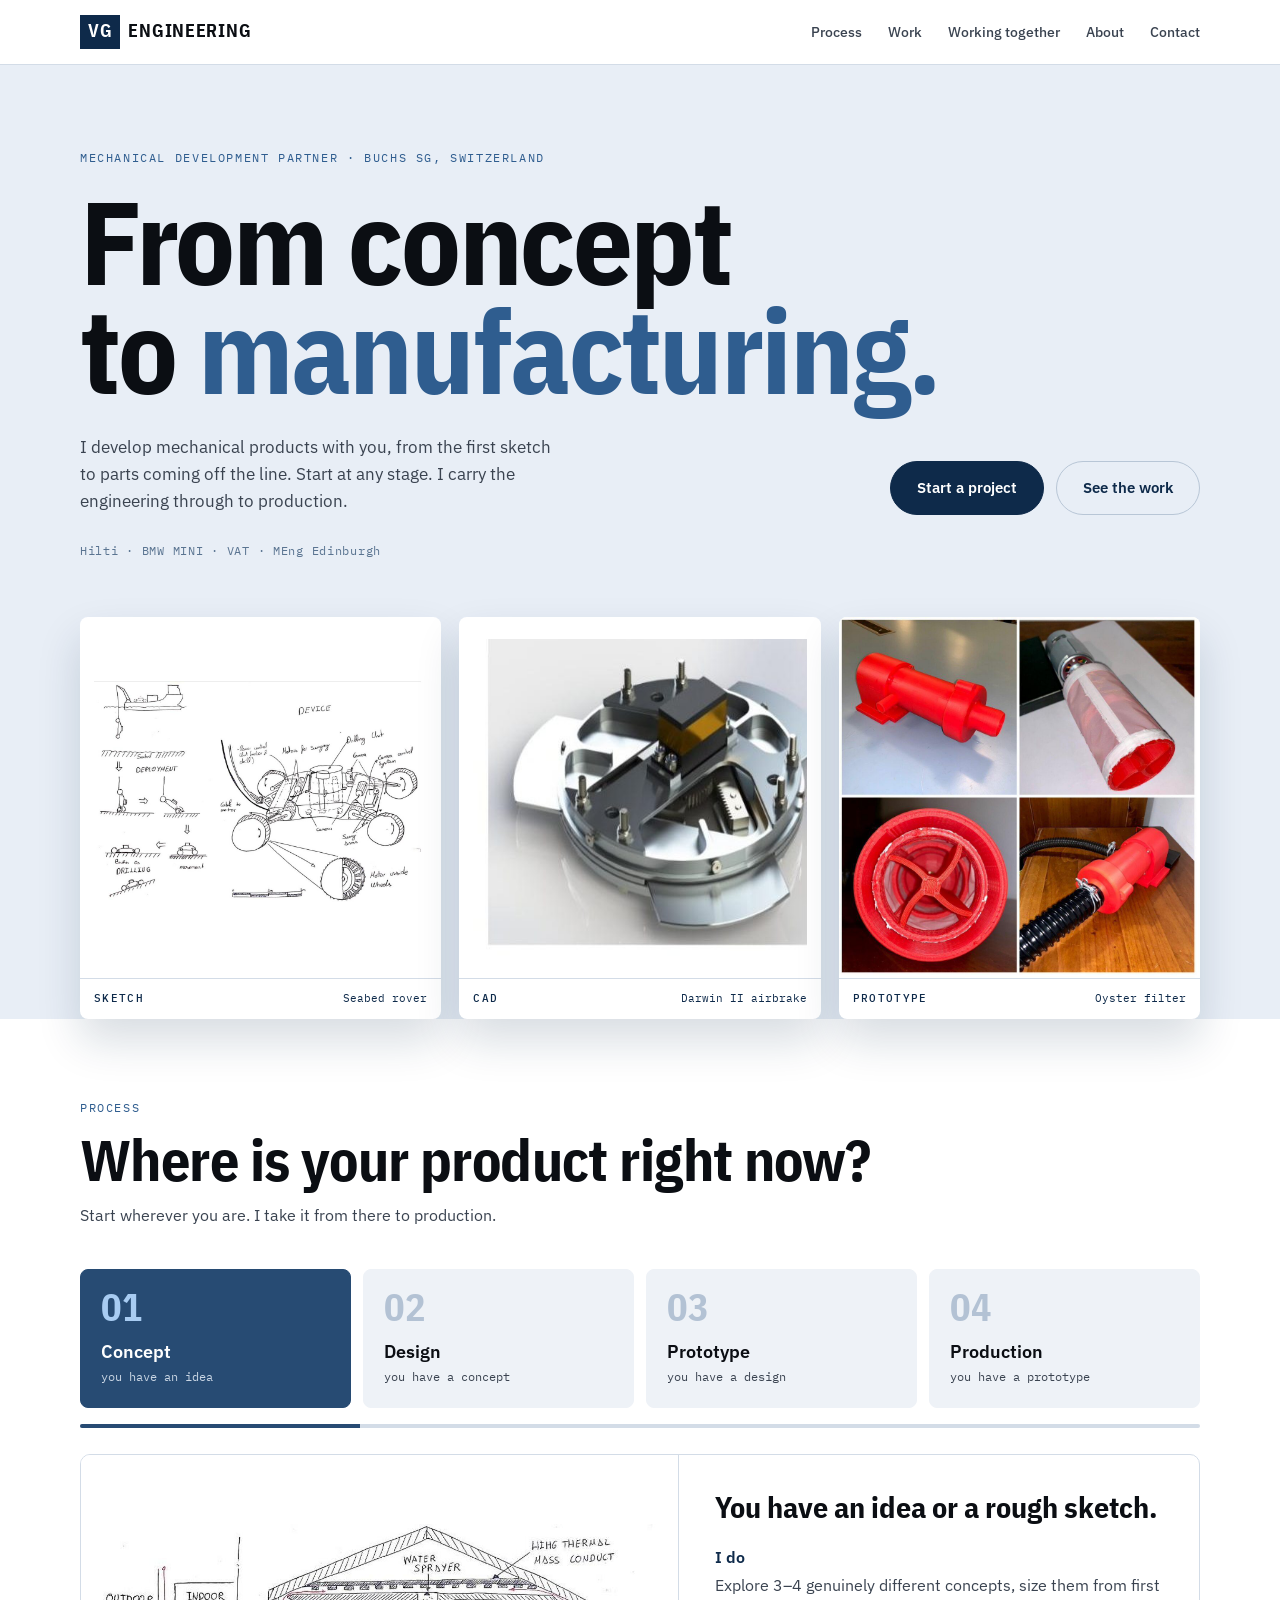
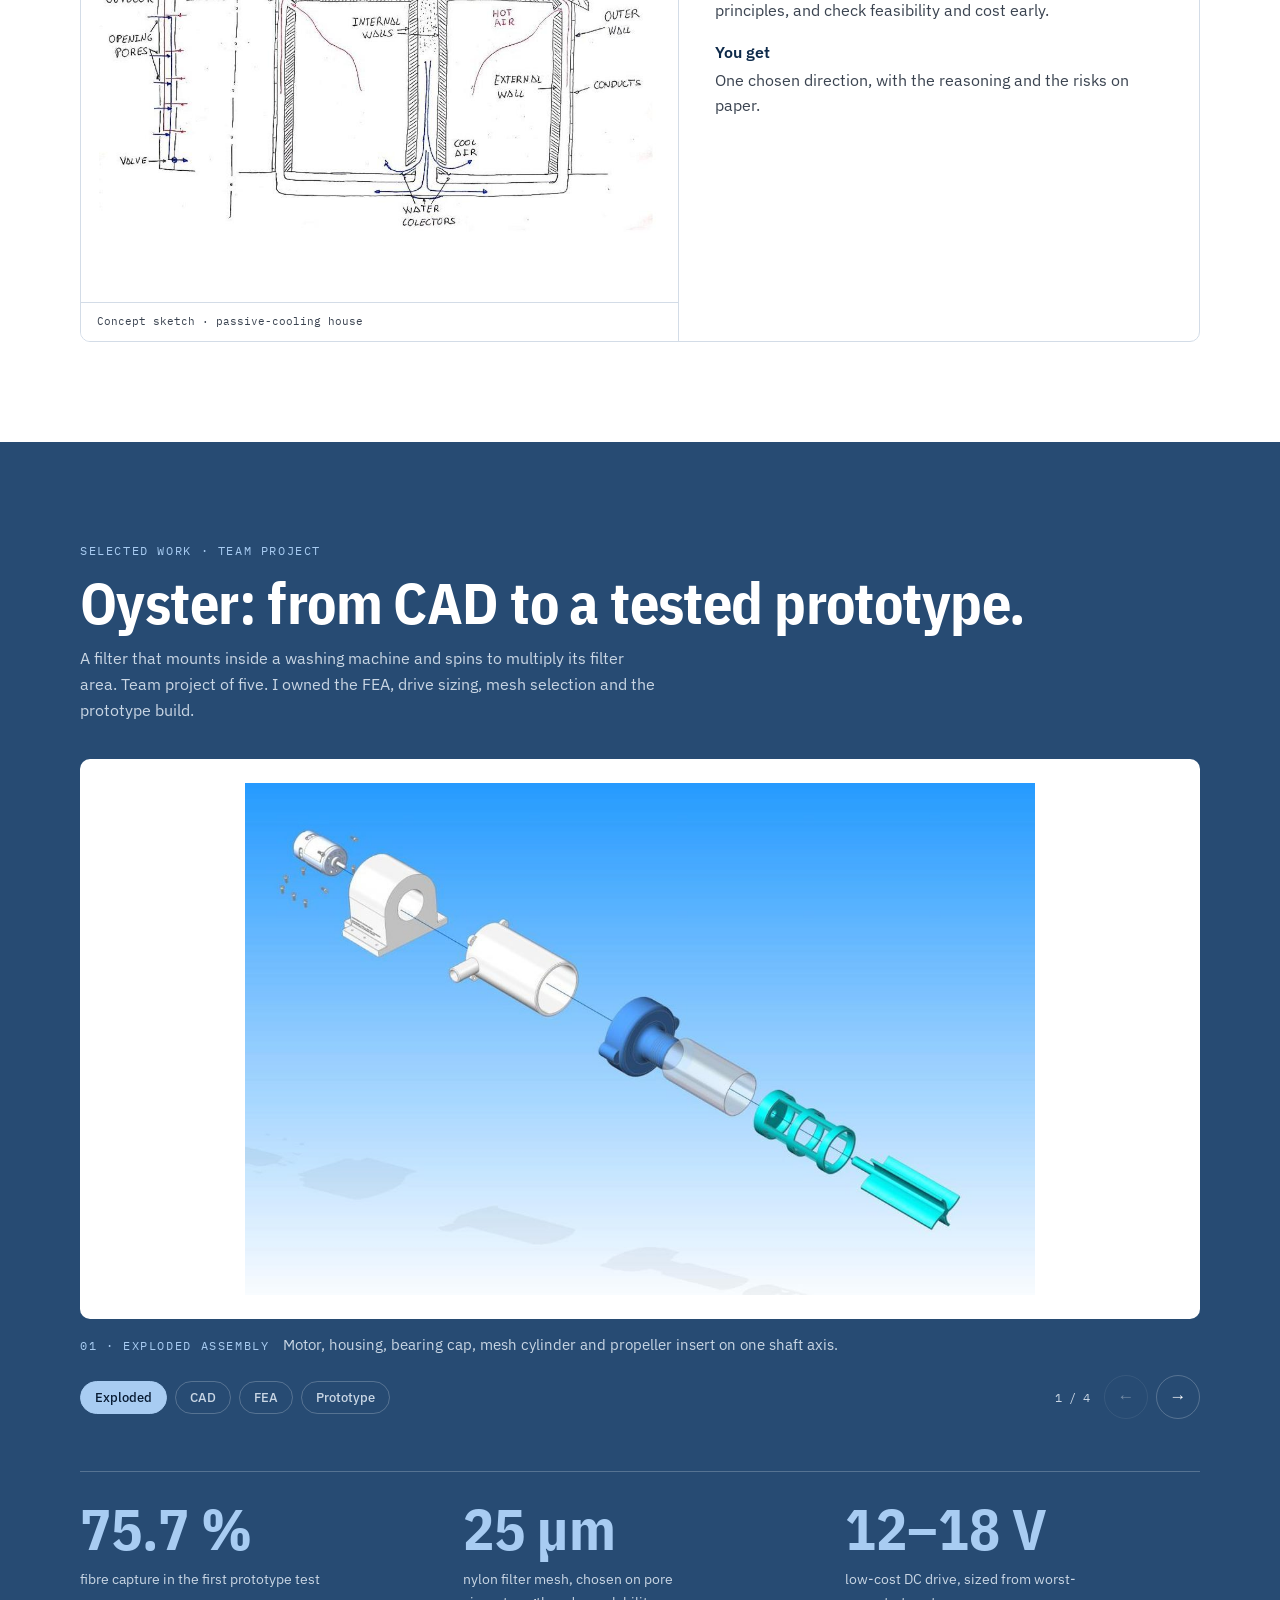
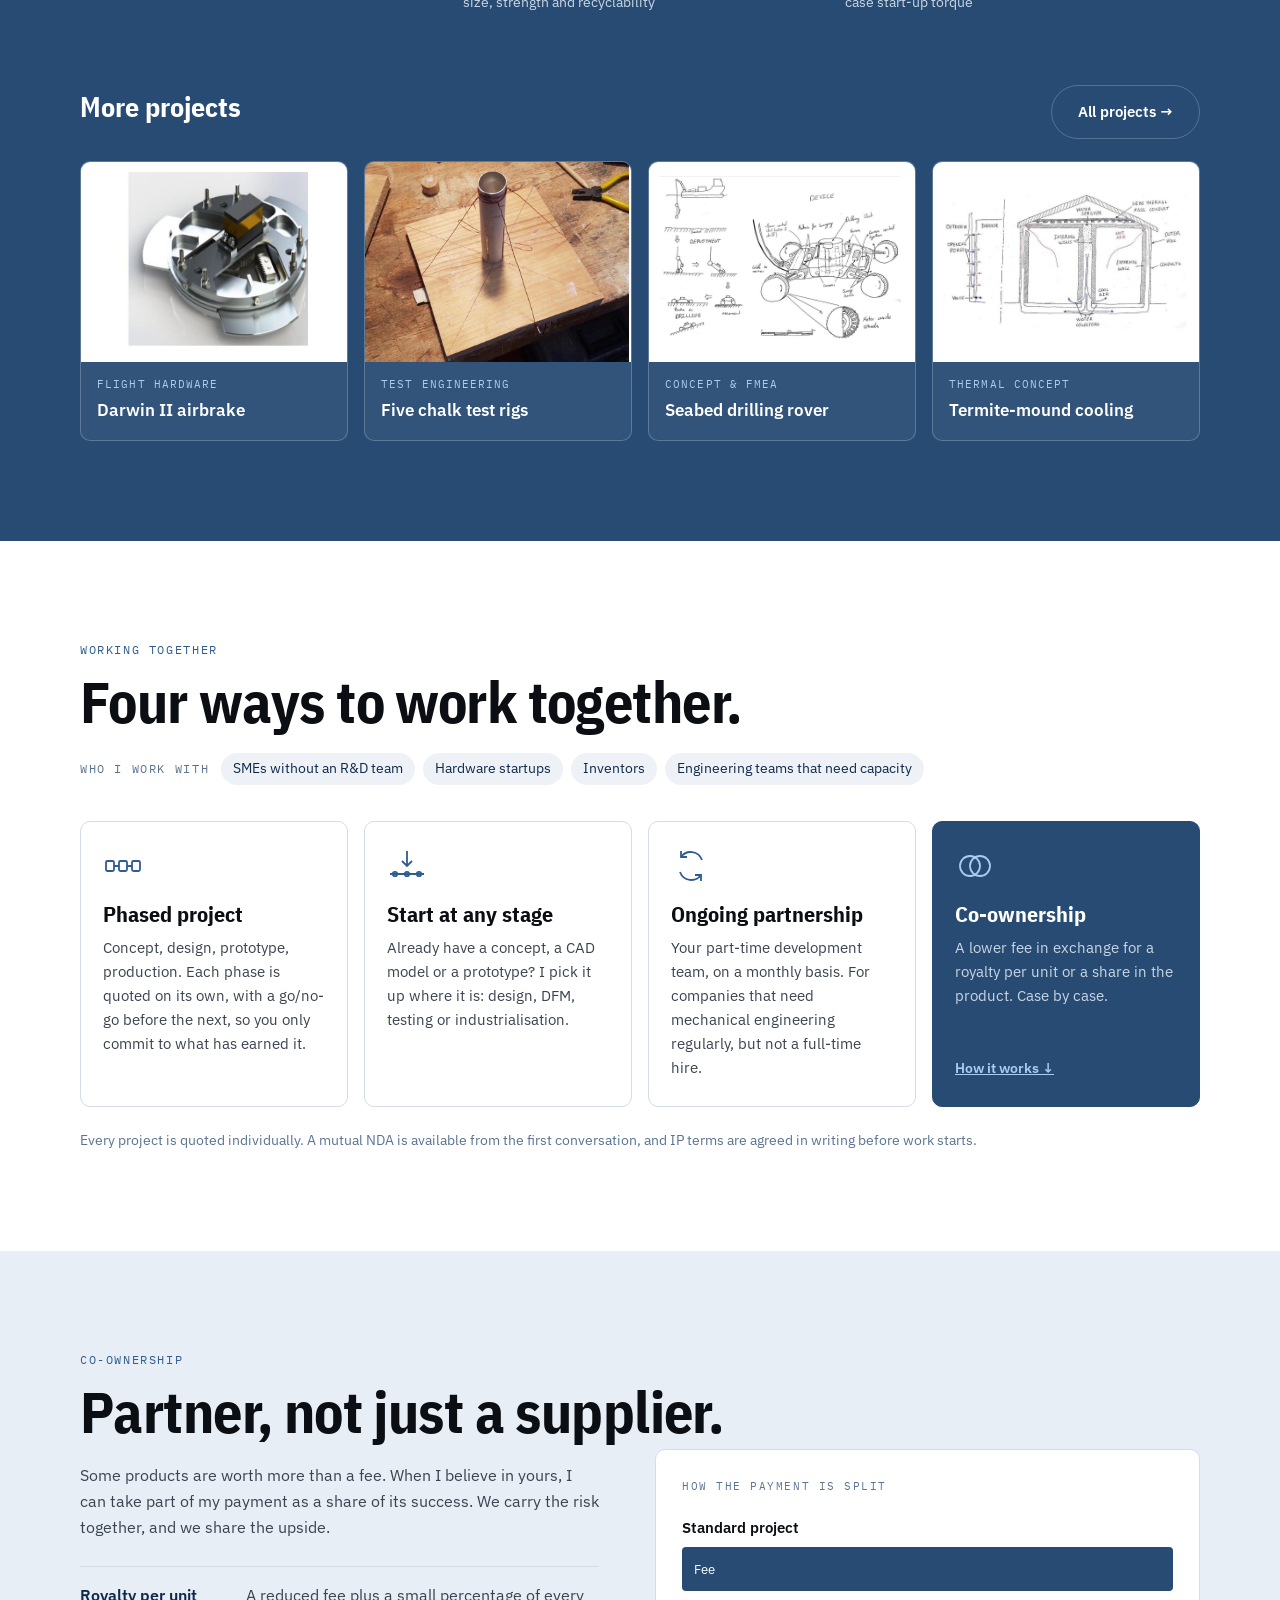
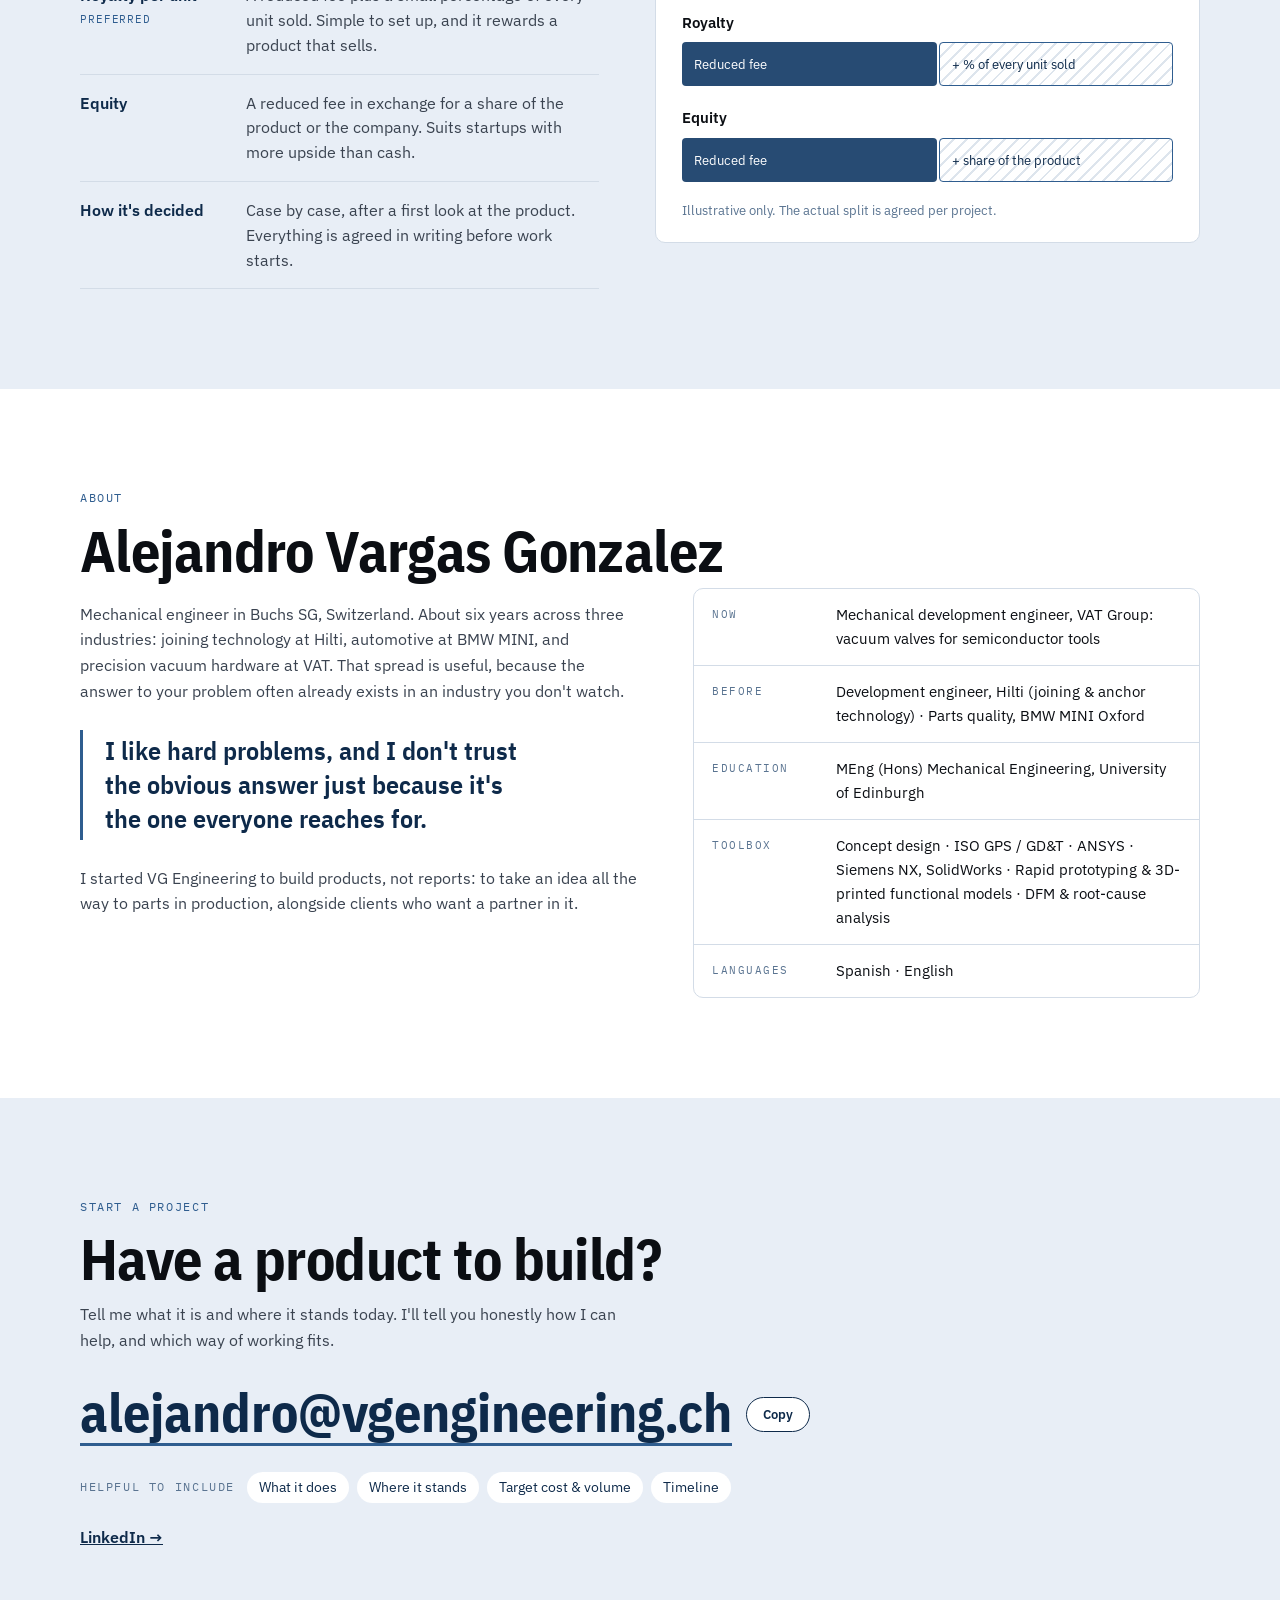
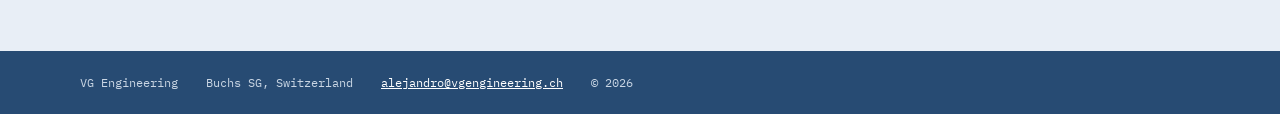
==== commit 95d1bf25: "Rebuild site around "From concept to manufacturing" Repositions VG Engineering from the 5-day concep" ====
--- a/index.html
+++ b/index.html
@@ -2,828 +2,274 @@
 <html lang="en">
 <head>
 <meta charset="UTF-8">
-<meta name="viewport" content="width=device-width, initial-scale=1.0">
-<title>VG Engineering — Independent mechanical design review (5-day concept study)</title>
-<meta name="description" content="Independent mechanical design review, delivered as a fixed-scope 5-day concept study. Your team gets 3–4 genuinely different solution paths, a tradeoff matrix, and a clear recommendation — before you commit to one direction.">
+<meta name="viewport" content="width=device-width, initial-scale=1.0, viewport-fit=cover">
+<title>VG Engineering — Mechanical product development, from concept to manufacturing</title>
+<meta name="description" content="Mechanical development partner in Buchs SG, Switzerland. I develop products with you from the first sketch to the first production run: concept, design, prototype and manufacturing. Start at any stage.">
+<meta property="og:type" content="website">
+<meta property="og:title" content="VG Engineering — From concept to manufacturing">
+<meta property="og:description" content="Mechanical development partner: concept, design, prototype and manufacturing. Start at any stage.">
+<meta property="og:url" content="https://vgengineering.ch/">
+<meta property="og:image" content="https://vgengineering.ch/assets/oyster-prototype.jpg">
+<link rel="icon" href="data:image/svg+xml,%3Csvg xmlns='http://www.w3.org/2000/svg' viewBox='0 0 32 32'%3E%3Crect width='32' height='32' rx='4' fill='%230E2A4A'/%3E%3Ctext x='16' y='21.5' text-anchor='middle' font-family='Arial,sans-serif' font-weight='700' font-size='14' fill='white'%3EVG%3C/text%3E%3C/svg%3E">
 <link rel="preconnect" href="https://fonts.googleapis.com">
 <link rel="preconnect" href="https://fonts.gstatic.com" crossorigin>
 <link href="https://fonts.googleapis.com/css2?family=IBM+Plex+Sans:wght@400;500;600&family=IBM+Plex+Sans+Condensed:wght@600;700&family=IBM+Plex+Mono:wght@400;500&display=swap" rel="stylesheet">
-<style>
-  :root{
-    --navy:#0E2A4A;
-    --navy-deep:#081B33;
-    --ink:#0B0E13;
-    --paper:#FFFFFF;
-    --paper-dim:#F5F7FA;
-    --hairline:#D7DEE7;
-    --steel:#5A7491;
-    --focus:#1B4F8A;
-  }
-  *{margin:0;padding:0;box-sizing:border-box;}
-  html{scroll-behavior:smooth;}
-  @media (prefers-reduced-motion: reduce){
-    html{scroll-behavior:auto;}
-    *,*::before,*::after{animation:none!important;transition:none!important;}
-  }
-  body{
-    font-family:'IBM Plex Sans',system-ui,sans-serif;
-    color:var(--ink);
-    background:var(--paper);
-    line-height:1.6;
-    font-size:17px;
-  }
-  ::selection{background:var(--navy);color:var(--paper);}
-  a{color:var(--navy);}
-  a:focus-visible,button:focus-visible{outline:2px solid var(--focus);outline-offset:3px;}
-
-  /* ---- drawing-sheet frame ---- */
-  .sheet{
-    max-width:1140px;
-    margin:0 auto;
-    border-left:1px solid var(--hairline);
-    border-right:1px solid var(--hairline);
-    min-height:100vh;
-  }
-  .mono{font-family:'IBM Plex Mono',monospace;}
-  .label{
-    font-family:'IBM Plex Mono',monospace;
-    font-size:11px;
-    letter-spacing:.14em;
-    text-transform:uppercase;
-    color:var(--steel);
-  }
-
-  /* ---- header ---- */
-  header{
-    display:flex;justify-content:space-between;align-items:center;
-    padding:18px 40px;
-    border-bottom:1px solid var(--hairline);
-    position:sticky;top:0;background:rgba(255,255,255,.94);
-    backdrop-filter:blur(6px);
-    z-index:10;
-  }
-  .wordmark{
-    font-family:'IBM Plex Sans Condensed',sans-serif;
-    font-weight:700;font-size:19px;letter-spacing:.02em;
-    color:var(--ink);text-decoration:none;
-    display:flex;align-items:baseline;gap:9px;
-  }
-  .wordmark .vg{
-    background:var(--navy);color:var(--paper);
-    padding:2px 8px 3px;
-  }
-  nav{display:flex;gap:28px;}
-  nav a{
-    text-decoration:none;color:var(--ink);
-    font-size:14px;font-weight:500;
-  }
-  nav a:hover{color:var(--navy);text-decoration:underline;text-underline-offset:5px;}
-  @media(max-width:760px){
-    header{padding:14px 20px;}
-    nav{display:none;}
-  }
-
-  /* ---- hero ---- */
-  .hero{
-    padding:90px 40px 70px;
-    border-bottom:1px solid var(--hairline);
-    position:relative;
-  }
-  .hero h1{
-    font-family:'IBM Plex Sans Condensed',sans-serif;
-    font-weight:700;
-    font-size:clamp(42px,6.4vw,76px);
-    line-height:1.02;
-    letter-spacing:-.01em;
-    max-width:13ch;
-  }
-  .hero h1 em{
-    font-style:normal;color:var(--navy);
-    box-shadow:inset 0 -0.32em 0 rgba(14,42,74,.12);
-  }
-  .hero p.lede{
-    margin-top:28px;max-width:54ch;font-size:19px;color:#27313D;
-  }
-  .cta-row{margin-top:38px;display:flex;gap:14px;flex-wrap:wrap;}
-  .btn{
-    display:inline-block;text-decoration:none;
-    font-weight:600;font-size:15px;
-    padding:14px 26px;border:1px solid var(--navy);
-  }
-  .btn-primary{background:var(--navy);color:var(--paper);}
-  .btn-primary:hover{background:var(--navy-deep);}
-  .btn-ghost{background:transparent;color:var(--navy);}
-  .btn-ghost:hover{background:var(--paper-dim);}
-
-  /* dimension tick under hero headline */
-  .dim{
-    margin-top:46px;display:flex;align-items:center;gap:10px;
-    max-width:430px;
-  }
-  .dim .line{flex:1;height:1px;background:var(--steel);position:relative;}
-  .dim .line::before,.dim .line::after{
-    content:"";position:absolute;top:-4px;width:1px;height:9px;background:var(--steel);
-  }
-  .dim .line::before{left:0;} .dim .line::after{right:0;}
-  .dim span{white-space:nowrap;}
-
-  /* title block — the signature */
-  .titleblock{
-    position:absolute;right:40px;bottom:-1px;
-    border:1px solid var(--hairline);border-bottom:none;
-    background:var(--paper);
-    display:grid;grid-template-columns:auto auto;
-    font-family:'IBM Plex Mono',monospace;font-size:11px;
-  }
-  .titleblock div{
-    padding:7px 14px;border-top:1px solid var(--hairline);
-  }
-  .titleblock div:nth-child(odd){
-    color:var(--steel);border-right:1px solid var(--hairline);
-    letter-spacing:.1em;text-transform:uppercase;
-  }
-  .titleblock div:nth-child(-n+2){border-top:none;}
-  @media(max-width:760px){
-    .hero{padding:64px 20px 56px;}
-    .titleblock{display:none;}
-  }
-
-  /* ---- sections ---- */
-  section{padding:80px 40px;border-bottom:1px solid var(--hairline);}
-  @media(max-width:760px){section{padding:60px 20px;}}
-  .sec-head{display:flex;align-items:baseline;gap:18px;margin-bottom:36px;}
-  .sec-head h2{
-    font-family:'IBM Plex Sans Condensed',sans-serif;
-    font-weight:700;font-size:clamp(28px,3.6vw,40px);line-height:1.1;
-  }
-  .prose{max-width:62ch;font-size:18px;color:#27313D;}
-  .prose + .prose{margin-top:18px;}
-  .prose strong{color:var(--ink);}
-
-  /* what you get */
-  .deliverable{
-    margin-top:44px;
-    border:1px solid var(--hairline);
-    display:grid;grid-template-columns:1fr 1fr;
-  }
-  .deliverable .cell{
-    padding:26px 28px;border-top:1px solid var(--hairline);
-  }
-  .deliverable .cell:nth-child(-n+2){border-top:none;}
-  .deliverable .cell:nth-child(odd){border-right:1px solid var(--hairline);}
-  .deliverable h3{
-    font-size:16px;font-weight:600;margin-bottom:6px;color:var(--navy);
-  }
-  .deliverable p{font-size:15px;color:#3A4350;}
-  @media(max-width:760px){
-    .deliverable{grid-template-columns:1fr;}
-    .deliverable .cell{border-right:none!important;}
-    .deliverable .cell:nth-child(2){border-top:1px solid var(--hairline);}
-  }
-
-  /* how it works — true sequence, numbering justified */
-  .steps{margin-top:10px;display:grid;gap:0;}
-  .step{
-    display:grid;grid-template-columns:84px 1fr;gap:26px;
-    padding:30px 0;border-top:1px solid var(--hairline);
-  }
-  .step:first-child{border-top:none;}
-  .step .no{
-    font-family:'IBM Plex Mono',monospace;
-    font-size:13px;color:var(--steel);padding-top:5px;
-  }
-  .step h3{font-size:19px;font-weight:600;margin-bottom:6px;}
-  .step p{max-width:60ch;color:#3A4350;font-size:16px;}
-  @media(max-width:760px){.step{grid-template-columns:1fr;gap:8px;}}
-
-  /* portfolio */
-  .work-grid{
-    margin-top:10px;display:grid;grid-template-columns:1fr 1fr;gap:0;
-    border:1px solid var(--hairline);
-  }
-  .work{
-    padding:30px;min-height:210px;display:flex;flex-direction:column;gap:10px;
-    border-top:1px solid var(--hairline);
-  }
-  .work:nth-child(-n+2){border-top:none;}
-  .work:nth-child(odd){border-right:1px solid var(--hairline);}
-  .work h3{font-size:19px;font-weight:600;}
-  .work p{font-size:15px;color:#3A4350;flex:1;}
-  .work .label{margin-bottom:2px;}
-  @media(max-width:760px){
-    .work-grid{grid-template-columns:1fr;}
-    .work{border-right:none!important;}
-    .work:nth-child(2){border-top:1px solid var(--hairline);}
-  }
-  .work-note{margin-top:22px;font-size:15px;color:var(--steel);}
-  /* founder's note / testimonials */
-  .note-card{
-    border:1px solid var(--hairline);
-    border-left:3px solid var(--navy);
-    padding:32px 34px;max-width:760px;
-  }
-  .note-card p{font-size:17px;color:#27313D;max-width:64ch;}
-  .note-card p + p{margin-top:14px;}
-  .note-card .sign{
-    margin-top:22px;font-weight:600;color:var(--ink);
-  }
-  .note-card .sign span{
-    display:block;font-weight:400;font-size:14px;color:var(--steel);margin-top:2px;
-  }
-  .testi-grid{
-    display:grid;grid-template-columns:1fr 1fr;gap:0;
-    border:1px solid var(--hairline);
-  }
-  .testi{padding:28px 30px;border-top:1px solid var(--hairline);}
-  .testi:nth-child(-n+2){border-top:none;}
-  .testi:nth-child(odd){border-right:1px solid var(--hairline);}
-  .testi blockquote{
-    font-size:17px;line-height:1.5;color:var(--ink);font-style:italic;
-  }
-  .testi .who{
-    margin-top:16px;font-weight:600;font-size:14px;color:var(--ink);
-  }
-  .testi .who span{
-    display:block;font-weight:400;color:var(--steel);margin-top:1px;
-  }
-  @media(max-width:760px){
-    .testi-grid{grid-template-columns:1fr;}
-    .testi{border-right:none!important;}
-    .testi:nth-child(2){border-top:1px solid var(--hairline);}
-  }
-  a.work{text-decoration:none;color:inherit;transition:background .15s ease;}
-  a.work:hover{background:var(--paper-dim);}
-  a.work .more{
-    font-family:'IBM Plex Mono',monospace;font-size:12.5px;
-    color:var(--navy);font-weight:500;letter-spacing:.04em;
-  }
-  a.work:hover .more{text-decoration:underline;text-underline-offset:4px;}
-
-  /* open door panel */
-  .open-door{
-    margin-top:0;border:1px solid var(--hairline);border-top:none;
-    background:var(--paper-dim);
-    padding:26px 28px;
-  }
-  .open-door h3{font-size:16px;font-weight:600;margin-bottom:6px;color:var(--navy);}
-  .open-door p{font-size:15px;color:#3A4350;max-width:75ch;}
-  .sample-cta{margin-top:14px;border:1px solid var(--navy);background:var(--paper);padding:24px 28px;display:flex;gap:24px;align-items:center;justify-content:space-between;flex-wrap:wrap;}
-  .sample-cta h3{font-size:17px;font-weight:600;margin-bottom:6px;color:var(--navy);}
-  .sample-cta p{font-size:15px;color:#3A4350;max-width:64ch;}
-  .sample-cta .btn{white-space:nowrap;}
-  @media(max-width:640px){.sample-cta{flex-direction:column;align-items:flex-start;}}
-
-  /* cover-letter pull quote */
-  .pullquote{
-    margin-top:32px;border-left:3px solid var(--navy);
-    padding:6px 0 6px 24px;
-  }
-  .pullquote blockquote{
-    font-size:18px;line-height:1.55;color:var(--ink);
-    font-style:italic;max-width:54ch;
-  }
-  .pullquote .label{display:block;margin-top:12px;}
-
-  /* about */
-  .about-grid{display:grid;grid-template-columns:1fr 1fr;gap:48px;align-items:start;}
-  @media(max-width:860px){.about-grid{grid-template-columns:1fr;}}
-  .cred{
-    border:1px solid var(--hairline);
-  }
-  .cred li{
-    list-style:none;display:grid;grid-template-columns:120px 1fr;
-    padding:14px 20px;border-top:1px solid var(--hairline);
-    font-size:15px;gap:14px;
-  }
-  .cred li:first-child{border-top:none;}
-  .cred .label{padding-top:3px;}
-
-  /* contact / close */
-  .close{
-    background:var(--navy);color:var(--paper);
-    border-bottom:none;
-  }
-  .close h2{
-    font-family:'IBM Plex Sans Condensed',sans-serif;
-    font-weight:700;font-size:clamp(30px,4.4vw,52px);line-height:1.05;
-    max-width:18ch;
-  }
-  .close p{margin-top:20px;max-width:54ch;color:#C8D4E2;font-size:18px;}
-  .close .btn{border-color:var(--paper);}
-  .close .btn-primary{background:var(--paper);color:var(--navy);}
-  .close .btn-primary:hover{background:#E8EDF3;}
-  .close .btn-ghost{color:var(--paper);}
-  .close .btn-ghost:hover{background:rgba(255,255,255,.08);}
-  .close .label{color:#9FB3C9;}
-  .contact-line{margin-top:40px;font-size:15px;color:#C8D4E2;}
-  .contact-line a{color:var(--paper);}
-
-  /* footer title block strip */
-  footer{
-    border-top:1px solid var(--hairline);
-    display:grid;grid-template-columns:repeat(4,1fr);
-    font-family:'IBM Plex Mono',monospace;font-size:11px;
-  }
-  footer div{
-    padding:12px 20px;border-right:1px solid var(--hairline);
-  }
-  footer div:last-child{border-right:none;}
-  footer .k{color:var(--steel);letter-spacing:.12em;text-transform:uppercase;display:block;margin-bottom:2px;}
-  @media(max-width:760px){
-    footer{grid-template-columns:1fr 1fr;}
-    footer div:nth-child(2){border-right:none;}
-  }
-
-  /* plain-language three steps */
-  .plain-steps{
-    display:grid;grid-template-columns:repeat(3,1fr);gap:0;
-    border:1px solid var(--hairline);margin-top:6px;
-  }
-  .pstep{padding:28px 26px;position:relative;}
-  .pstep:not(:last-child){border-right:1px solid var(--hairline);}
-  .pstep .pn{
-    font-family:'IBM Plex Mono',monospace;font-size:13px;color:var(--steel);
-    letter-spacing:.06em;
-  }
-  .pstep .arrow{
-    font-family:'IBM Plex Sans',sans-serif;color:var(--navy);font-weight:600;
-  }
-  .pstep h3{font-family:'IBM Plex Sans Condensed',sans-serif;font-size:20px;font-weight:700;margin:8px 0 6px;color:var(--navy);}
-  .pstep p{font-size:15px;color:#3A4350;}
-  @media(max-width:680px){
-    .plain-steps{grid-template-columns:1fr;}
-    .pstep:not(:last-child){border-right:none;border-bottom:1px solid var(--hairline);}
-  }
-  /* ethos / why I do this */
-  .ethos blockquote{
-    font-family:'IBM Plex Sans Condensed',sans-serif;font-weight:600;
-    font-size:clamp(20px,2.4vw,27px);line-height:1.34;color:var(--navy);
-    max-width:30ch;margin-top:4px;
-  }
-  .ethos .body{font-size:17px;color:#27313D;max-width:60ch;}
-  .ethos .body p + p{margin-top:13px;}
-  .ethos-grid{display:grid;grid-template-columns:0.9fr 1.1fr;gap:48px;align-items:start;}
-  @media(max-width:760px){.ethos-grid{grid-template-columns:1fr;gap:24px;}}
-
-  /* distinctive one-liner band */
-  .oneliner{
-    background:var(--navy);color:var(--paper);
-    padding:34px 0;
-  }
-  .oneliner .inner{
-    max-width:1100px;margin:0 auto;padding:0 40px;
-    display:flex;align-items:baseline;gap:22px;
-  }
-  .oneliner .mk{
-    font-family:'IBM Plex Mono',monospace;font-size:12px;letter-spacing:.14em;
-    text-transform:uppercase;color:#7FA8D4;white-space:nowrap;flex:none;padding-top:4px;
-  }
-  .oneliner p{
-    font-family:'IBM Plex Sans Condensed',sans-serif;font-weight:600;
-    font-size:clamp(19px,2.3vw,26px);line-height:1.32;color:var(--paper);max-width:48ch;
-  }
-  @media(max-width:680px){
-    .oneliner .inner{flex-direction:column;gap:10px;padding:0 24px;}
-  }
-
-  /* why-grid third leg uses same .why styling */
-    margin-top:10px;display:grid;grid-template-columns:repeat(3,1fr);gap:0;
-    border:1px solid var(--hairline);
-  }
-  .why{padding:30px 28px;border-top:1px solid var(--hairline);}
-  .why:nth-child(-n+3){border-top:none;}
-  .why:not(:last-child){border-right:1px solid var(--hairline);}
-  .why .no{
-    font-family:'IBM Plex Mono',monospace;font-size:12px;color:var(--steel);
-    letter-spacing:.06em;
-  }
-  .why h3{font-size:18px;font-weight:600;margin:8px 0 8px;color:var(--navy);}
-  .why p{font-size:15px;color:#3A4350;}
-  @media(max-width:760px){
-    .why-grid{grid-template-columns:1fr;}
-    .why{border-right:none!important;}
-    .why:nth-child(n+2){border-top:1px solid var(--hairline);}
-  }
-
-  /* killer objection block */
-  .objection{
-    margin-top:34px;border:1px solid var(--hairline);border-left:3px solid var(--navy);
-    background:var(--paper-dim);padding:28px 30px;max-width:760px;
-  }
-  .objection .q{font-weight:600;color:var(--ink);font-size:17px;}
-  .objection p{font-size:16px;color:#27313D;max-width:64ch;}
-  .objection p + p{margin-top:12px;}
-
-  /* offer ladder */
-  .ladder{margin-top:10px;display:grid;gap:0;border:1px solid var(--hairline);}
-  .rung{
-    display:grid;grid-template-columns:54px 1fr auto;gap:22px;align-items:start;
-    padding:26px 28px;border-top:1px solid var(--hairline);
-  }
-  .rung:first-child{border-top:none;}
-  .rung .step-n{
-    font-family:'IBM Plex Mono',monospace;font-size:13px;color:var(--steel);
-    padding-top:3px;
-  }
-  .rung h3{font-size:18px;font-weight:600;margin-bottom:5px;}
-  .rung h3 .free{
-    font-family:'IBM Plex Mono',monospace;font-size:11px;letter-spacing:.1em;
-    text-transform:uppercase;color:#2E7D52;margin-left:10px;vertical-align:1px;
-  }
-  .rung p{font-size:15px;color:#3A4350;max-width:64ch;}
-  .rung .price{
-    font-family:'IBM Plex Mono',monospace;font-size:13px;color:var(--steel);
-    white-space:nowrap;padding-top:3px;text-align:right;
-  }
-  .rung .price a, .rung p a{color:var(--navy);text-decoration:underline;text-underline-offset:2px;}
-  .rung .price a:hover, .rung p a:hover{color:var(--navy-deep);}
-  @media(max-width:760px){
-    .rung{grid-template-columns:1fr;gap:8px;}
-    .rung .price{text-align:left;padding-top:0;}
-  }
-</style>
+<link rel="stylesheet" href="assets/site.css">
 </head>
 <body>
-<div class="sheet">
-
-  <header>
+<a class="skip" href="#main">Skip to content</a>
+
+<header class="site-header">
+  <div class="wrap">
     <a class="wordmark" href="#top"><span class="vg">VG</span> ENGINEERING</a>
-    <nav aria-label="Main">
-      <a href="#how-plain">How it works</a>
-      <a href="#deliverable">What you get</a>
-      <a href="#outside">Why outside</a>
-      <a href="#offer">Offer</a>
+    <button class="menu-btn" type="button" aria-expanded="false" aria-controls="site-nav">Menu</button>
+    <nav class="site-nav" id="site-nav" aria-label="Main">
+      <a href="#process">Process</a>
       <a href="#work">Work</a>
+      <a href="#ways">Working together</a>
       <a href="#about">About</a>
+      <a href="#contact">Contact</a>
     </nav>
-  </header>
+  </div>
+</header>
+
+<main id="main">
 
   <!-- HERO -->
   <div class="hero" id="top">
-    <p class="label" style="margin-bottom:22px;">Independent mechanical design review · Delivered as a 5-day concept study · For SME engineering teams</p>
-    <h1>Independent mechanical design review, as a <em>fixed-scope 5-day concept study.</em></h1>
-    <p class="lede">I give your team <strong>3–4 alternative solution paths, a tradeoff matrix, and a clear recommendation</strong> — before you commit to one direction. An outside perspective that runs in parallel, so your team keeps the main project moving. Especially useful when the team is split between options, a prototype just failed, or one concept is quietly carrying the whole project.</p>
-    <p class="lede" style="color:var(--steel);font-size:18px;">The plain version: you bring me a hard mechanical problem, I bring back three real ways to solve it. That's the work I love — and the reason I do this.</p>
-    <div class="cta-row">
-      <a class="btn btn-primary" href="https://calendly.com/vgengineering/30min">Book a free 30-min fit call</a>
-      <a class="btn btn-ghost" href="#deliverable">See how it works</a>
-    </div>
-    <div class="dim">
-      <div class="line" aria-hidden="true"></div>
-      <span class="label">decision in → recommendation out: a 5-working-day sprint</span>
-      <div class="line" aria-hidden="true"></div>
-    </div>
-
-    <div class="titleblock" aria-hidden="true">
-      <div>Project</div><div>Your design decision</div>
-      <div>Drawn by</div><div>A. Vargas Gonzalez</div>
-      <div>Scale</div><div>5-day concept study</div>
-      <div>Rev</div><div>A — outside view</div>
+    <div class="wrap">
+      <p class="label">Mechanical development partner · Buchs SG, Switzerland</p>
+      <h1>From concept<br>to <span>manufacturing.</span></h1>
+      <div class="hero-row">
+        <p class="lede">I develop mechanical products with you, from the first sketch to parts coming off the line. Start at any stage. I carry the engineering through to production.</p>
+        <div class="cta-row">
+          <a class="btn btn-primary" href="#contact">Start a project</a>
+          <a class="btn btn-ghost" href="#work">See the work</a>
+        </div>
+      </div>
+      <p class="exp">Hilti · BMW MINI · VAT · MEng Edinburgh</p>
+
+      <div class="tiles">
+        <figure class="tile" style="--i:0"><img src="assets/rover-sketch.jpg" alt="Hand sketch of a seabed drilling rover and its deployment sequence"><figcaption><b>Sketch</b><span>Seabed rover</span></figcaption></figure>
+        <figure class="tile" style="--i:1"><img src="assets/darwin-airbrake-cad.jpg" alt="CAD render of the Darwin II three-flap airbrake"><figcaption><b>CAD</b><span>Darwin II airbrake</span></figcaption></figure>
+        <figure class="tile" style="--i:2"><img class="photo" src="assets/oyster-prototype.jpg" alt="3D-printed red prototype of the Oyster microfibre filter"><figcaption><b>Prototype</b><span>Oyster filter</span></figcaption></figure>
+      </div>
     </div>
   </div>
 
-  <!-- DISTINCTIVE ONE-LINER -->
-  <div class="oneliner">
-    <div class="inner">
-      <span class="mk">What every review includes</span>
-      <p>3–4 genuinely different solution paths, compared openly on cost, complexity, manufacturability and risk — before a recommendation is made.</p>
-    </div>
-  </div>
-
-  <!-- HOW IT WORKS — PLAIN -->
-  <section id="how-plain">
-    <div class="sec-head">
-      <span class="label">00 / In plain terms</span>
-      <h2>Bring me a hard problem. Leave with three real ways to solve it.</h2>
-    </div>
-    <div class="plain-steps">
-      <div class="pstep">
-        <div class="pn">01 · You</div>
-        <h3>Bring the problem</h3>
-        <p>A mechanical decision you're weighing, a design that's fighting you, a prototype that failed. However rough — a clear description is enough to start.</p>
-      </div>
-      <div class="pstep">
-        <div class="pn">02 · Me <span class="arrow">→</span></div>
-        <h3>I work it from the outside</h3>
-        <p>Five focused days. I strip it back to the physics and explore genuinely different routes — including ones your supply chain would never suggest.</p>
-      </div>
-      <div class="pstep">
-        <div class="pn">03 · You <span class="arrow">→</span></div>
-        <h3>Leave with three options</h3>
-        <p>3–4 real solution paths, compared honestly, with the one I'd back and why. A decision you can act on — not a pile of homework.</p>
-      </div>
-    </div>
-  </section>
-
-  <!-- ETHOS / WHY I DO THIS -->
-  <section id="ethos" class="ethos">
-    <div class="ethos-grid">
-      <div>
-        <span class="label" style="display:block;margin-bottom:14px;">Why I do this</span>
-        <blockquote>I like hard problems, and I don't trust the obvious answer just because it's the one everyone reaches for.</blockquote>
-      </div>
-      <div class="body">
-        <p>I became an engineer because I love the moment a problem looks stuck and you realise there's a way through that nobody in the room has seen yet. Finding that way — questioning the assumption everyone treats as fixed, borrowing a trick from a completely different industry — is the part of the work I'd do for free.</p>
-        <p>VG Engineering is just that instinct, made available to people who have a genuinely hard mechanical problem and want someone outside their own walls to throw real options at it. I'm not here to sell process or hours. I'm here to help you solve something — and, where it helps, to challenge the status quo your project has quietly settled into.</p>
-      </div>
-    </div>
-  </section>
-
-  <!-- THE PROBLEM -->
-  <section id="problem">
-    <div class="sec-head">
-      <span class="label">01 / The problem</span>
-      <h2>The hardest alternative to see is the one from outside the frame.</h2>
-    </div>
-    <p class="prose">Good engineers work inside the assumptions, suppliers, methods and history their project has accumulated. That's not a flaw — it's what deep familiarity does, and it's how the work gets done. But it also makes the genuinely different alternative, the one from outside that whole frame, the hardest to see from the inside.</p>
-    <p class="prose">It bites hardest at decision points — especially when the team is split between options, a prototype just failed, or one concept is quietly carrying the whole project. <strong>The fix isn't more hours from the same vantage point — it's a different one, in parallel.</strong></p>
-  </section>
-
-  <!-- WHAT YOU GET -->
-  <section id="deliverable">
-    <div class="sec-head">
-      <span class="label">02 / What you get</span>
-      <h2>One concept study. A decision you can act on.</h2>
-    </div>
-    <p class="prose">A single concept-study PDF, delivered as a fixed-scope 5-working-day sprint — built the way a good design review should run:</p>
-    <div class="deliverable">
-      <div class="cell">
-        <h3>Your problem, restated</h3>
-        <p>The problem in my words, so we're aligned on exactly what "solved" means before any concept is judged.</p>
-      </div>
-      <div class="cell">
-        <h3>Constraints &amp; success criteria</h3>
-        <p>The yardstick every concept is measured against — pinned down and agreed, not assumed.</p>
-      </div>
-      <div class="cell">
-        <h3>3–4 genuinely different concepts</h3>
-        <p>Distinct routes to the goal, not variations on one idea. Each with a sketch, how it works, why it fits, named tradeoffs — cost, complexity, manufacturability, risk — and its maturity: proven, needs prototyping, or speculative.</p>
-      </div>
-      <div class="cell">
-        <h3>A tradeoff matrix</h3>
-        <p>All concepts scored side by side in one table, so the decision is visible, not buried in prose.</p>
-      </div>
-      <div class="cell">
-        <h3>A clear recommendation</h3>
-        <p>Which one I'd back, why, and the first concrete step to de-risk it — a decision you can defend upward.</p>
-      </div>
-      <div class="cell">
-        <h3>A walkthrough call</h3>
-        <p>A short call to talk through the study and challenge it. You own the deliverable and the concepts.</p>
-      </div>
-    </div>
-    <div class="open-door">
-      <h3>Real options and the reasoning to choose between them</h3>
-      <p>A decision you can act on, pitch upstairs, or build from. This is a structured expansion of your design space — concept-level judgement, honestly scoped. It doesn't replace your internal engineering, and it never claims guaranteed manufacturability. If a concept earns it, <strong>follow-on development</strong> is scoped and quoted separately.</p>
-    </div>
-    <div class="sample-cta">
-      <div>
-        <h3>See a complete sample study</h3>
-        <p>Not sure what the deliverable looks like? Here's a full concept study in the exact format you'd receive — a real problem worked end to end: the brief restated, constraints, four distinct concepts, the tradeoff matrix, and a recommendation.</p>
-      </div>
-      <a class="btn btn-primary" href="sample-study-microfibre-capture.html">Read the sample study →</a>
-    </div>
-  </section>
-
-  <!-- WHY AN OUTSIDE REVIEW -->
-  <section id="outside">
-    <div class="sec-head">
-      <span class="label">03 / Why an outside review</span>
-      <h2>Your engineers know the product best — that's exactly why an outside review helps.</h2>
-    </div>
-    <p class="prose" style="margin-bottom:8px;">They carry the full history, constraints and assumptions. I come in without that baggage, generate alternative paths quickly, and your team decides what's actually usable. It complements a good internal team; it doesn't replace it. Three things make it work, whatever the reason a decision has stalled:</p>
-    <div class="why-grid">
-      <div class="why">
-        <div class="no">01</div>
-        <h3>Fresh perspective</h3>
-        <p>No existing design to defend, no habitual supplier — so the alternatives tend to be genuinely different, not variations on the current approach. I've worked across joining tech, automotive, and precision vacuum hardware; most engineers have seen one ecosystem, so the options I bring come from places your team doesn't watch.</p>
-      </div>
-      <div class="why">
-        <div class="no">02</div>
-        <h3>Parallel bandwidth</h3>
-        <p>Pulling two seniors onto lateral exploration costs you a week on the main deliverable. I run off your critical path, in parallel — your team keeps the main project moving and loses no time.</p>
-      </div>
-      <div class="why">
-        <div class="no">03</div>
-        <h3>Decision structure</h3>
-        <p>Tradeoffs made explicit and scored — cost, complexity, manufacturability, risk — so the choice is made against reality instead of argued informally. You get a decision document, not a debate.</p>
-      </div>
-    </div>
-
-    <div class="objection">
-      <p class="q">"Why wouldn't I just put two of my own engineers on this for a few days?"</p>
-      <p>Your engineers know this product far better than I will — that's not in question, and it's exactly why this works. They carry the full history and constraints, which is what makes it hard to step outside the paths already explored. I come in without that baggage: alternatives that tend to be genuinely different, explored in parallel so you lose no momentum, and handed back as options scored on cost, complexity, manufacturability and risk.</p>
-      <p><strong>This doesn't replace your team's depth. It adds the one thing depth crowds out — distance — and hands the decision back to them, faster.</strong></p>
-    </div>
-  </section>
-
-  <!-- SECONDARY OBJECTION -->
-  <section id="context-objection" style="padding-top:0;">
-    <div class="objection" style="margin-top:0;">
-      <p class="q">"An outsider can't understand our context in five days."</p>
-      <p>Correct — and I'm not trying to. I won't know your product the way your team does, and the deliverable isn't a production-ready design. It's a structured expansion of the design space, with every assumption clearly marked, so your team can decide faster. The outside view is the value precisely because it's from outside; your team owns the domain integration.</p>
-    </div>
-  </section>
-
-  <!-- OFFER LADDER -->
-  <section id="offer">
-    <div class="sec-head">
-      <span class="label">04 / How to start</span>
-      <h2>A staged path — lowest commitment first.</h2>
-    </div>
-    <div class="ladder">
-      <div class="rung">
-        <div class="step-n">01</div>
+  <!-- PROCESS / STAGE PICKER -->
+  <section class="process" id="process">
+    <div class="wrap">
+      <p class="label">Process</p>
+      <h2 class="big">Where is your product right now?</h2>
+      <p class="intro">Start wherever you are. I take it from there to production.</p>
+
+      <div class="stages" data-stages data-draw>
+        <div class="tabs" role="tablist" aria-label="Development stage">
+          <button role="tab" id="t1" aria-controls="p1"><span class="no">01</span><span class="name">Concept</span><span class="from">you have an idea</span></button>
+          <button role="tab" id="t2" aria-controls="p2"><span class="no">02</span><span class="name">Design</span><span class="from">you have a concept</span></button>
+          <button role="tab" id="t3" aria-controls="p3"><span class="no">03</span><span class="name">Prototype</span><span class="from">you have a design</span></button>
+          <button role="tab" id="t4" aria-controls="p4"><span class="no">04</span><span class="name">Production</span><span class="from">you have a prototype</span></button>
+        </div>
+        <div class="bar" aria-hidden="true"><i></i></div>
+      </div>
+
+      <div class="panel" role="tabpanel" id="p1" aria-labelledby="t1">
+        <figure><img src="assets/termite-house-sketch.jpg" alt="Hand sketch of a house cross-section with a passive convective cooling loop"><figcaption>Concept sketch · passive-cooling house</figcaption></figure>
+        <div class="panel-text">
+          <h3>You have an idea or a rough sketch.</h3>
+          <dl class="blocks">
+            <div><dt>I do</dt><dd>Explore 3–4 genuinely different concepts, size them from first principles, and check feasibility and cost early.</dd></div>
+            <div><dt>You get</dt><dd>One chosen direction, with the reasoning and the risks on paper.</dd></div>
+          </dl>
+        </div>
+      </div>
+      <div class="panel" role="tabpanel" id="p2" aria-labelledby="t2" hidden>
+        <figure><img src="assets/darwin-airbrake-cad.jpg" alt="CAD render of the Darwin II three-flap airbrake"><figcaption>CAD · Darwin II three-flap airbrake</figcaption></figure>
+        <div class="panel-text">
+          <h3>You have a concept you believe in.</h3>
+          <dl class="blocks">
+            <div><dt>I do</dt><dd>CAD in NX or SolidWorks, drawings with GD&amp;T and tolerance stacks, FEA where it matters, and DFM from day one.</dd></div>
+            <div><dt>You get</dt><dd>A complete design package a supplier can quote and build.</dd></div>
+          </dl>
+        </div>
+      </div>
+      <div class="panel" role="tabpanel" id="p3" aria-labelledby="t3" hidden>
+        <figure><img class="photo" src="assets/chalk-torsion-rig.jpg" alt="Wooden torsion test rig holding a chalk sample" loading="lazy"><figcaption>Purpose-built torsion rig · chalk resistance study</figcaption></figure>
+        <div class="panel-text">
+          <h3>You have a design that needs proving.</h3>
+          <dl class="blocks">
+            <div><dt>I do</dt><dd>3D-printed and machined prototypes, purpose-built test rigs, and validation against your requirements.</dd></div>
+            <div><dt>You get</dt><dd>Hardware that works, and failure modes found while they are still cheap to fix.</dd></div>
+          </dl>
+        </div>
+      </div>
+      <div class="panel" role="tabpanel" id="p4" aria-labelledby="t4" hidden>
+        <figure>
+          <div class="net" role="img" aria-label="Diagram: your product goes to VG Engineering, which manages machining, moulding, sheet metal, 3D printing, your suppliers and partner engineers">
+            <div class="net-node">Your product</div>
+            <span class="net-link" style="--i:0"></span>
+            <div class="net-node net-hub">VG Engineering<span>design + supplier management</span></div>
+            <span class="net-link" style="--i:1"></span>
+            <ul class="net-list">
+              <li style="--i:0">CNC machining</li><li style="--i:1">Injection moulding</li><li style="--i:2">Sheet metal &amp; laser</li>
+              <li style="--i:3">3D printing</li><li style="--i:4">Your suppliers</li><li style="--i:5">Partner engineers</li>
+            </ul>
+          </div>
+          <figcaption>Production network · my suppliers, yours, or both</figcaption>
+        </figure>
+        <div class="panel-text">
+          <h3>You have a prototype that works.</h3>
+          <dl class="blocks">
+            <div><dt>I do</dt><dd>Refine the design for production, source and manage suppliers, approve first articles, and support the ramp-up.</dd></div>
+            <div><dt>You get</dt><dd>Parts in production, and a supply chain you can keep running.</dd></div>
+          </dl>
+        </div>
+      </div>
+    </div>
+  </section>
+
+  <!-- WORK -->
+  <section class="work band" id="work">
+    <div class="wrap">
+      <p class="label">Selected work · Team project</p>
+      <h2 class="big">Oyster: from CAD to a tested prototype.</h2>
+      <p class="intro">A filter that mounts inside a washing machine and spins to multiply its filter area. Team project of five. I owned the FEA, drive sizing, mesh selection and the prototype build.</p>
+
+      <div class="gallery" data-gallery>
+        <div class="g-track" tabindex="0" aria-label="Oyster project images, use arrow keys to browse">
+          <figure class="g-slide"><img src="assets/oyster-exploded.jpg" alt="Exploded CAD assembly of the Oyster filter"><figcaption><span class="label">01 · Exploded assembly</span>Motor, housing, bearing cap, mesh cylinder and propeller insert on one shaft axis.</figcaption></figure>
+          <figure class="g-slide"><img src="assets/oyster-cad.jpg" alt="Final CAD render of the Oyster filter in its housing" loading="lazy"><figcaption><span class="label">02 · Final CAD</span>Packs into the dead space behind the machine's service hatch.</figcaption></figure>
+          <figure class="g-slide"><img src="assets/oyster-fea.jpg" alt="Fatigue FEA result of the filter cage with a colour scale" loading="lazy"><figcaption><span class="label">03 · Fatigue FEA</span>The analysis flagged the shaft crossing as the low-life region.</figcaption></figure>
+          <figure class="g-slide"><img src="assets/oyster-prototype.jpg" alt="Four photos of the 3D-printed Oyster prototype and its test rig" loading="lazy"><figcaption><span class="label">04 · Prototype &amp; test</span>The printed shaft later broke exactly where the FEA predicted.</figcaption></figure>
+        </div>
+        <div class="g-controls">
+          <div class="g-steps"><button type="button" data-step>Exploded</button><button type="button" data-step>CAD</button><button type="button" data-step>FEA</button><button type="button" data-step>Prototype</button></div>
+          <div class="g-nav"><span data-count>1 / 4</span><button type="button" data-prev aria-label="Previous image">←</button><button type="button" data-next aria-label="Next image">→</button></div>
+        </div>
+      </div>
+
+      <div class="stats">
+        <div class="stat"><b>75.7 %</b><span>fibre capture in the first prototype test</span></div>
+        <div class="stat"><b>25 µm</b><span>nylon filter mesh, chosen on pore size, strength and recyclability</span></div>
+        <div class="stat"><b>12–18 V</b><span>low-cost DC drive, sized from worst-case start-up torque</span></div>
+      </div>
+
+      <div class="more-head">
+        <h3>More projects</h3>
+        <a class="btn btn-ghost" href="portfolio.html">All projects →</a>
+      </div>
+      <div class="pcards">
+        <a class="pcard" href="portfolio.html#darwin"><img src="assets/darwin-airbrake-cad.jpg" alt="" loading="lazy"><span>Flight hardware</span><strong>Darwin II airbrake</strong></a>
+        <a class="pcard" href="portfolio.html#chalk"><img class="photo" src="assets/chalk-compression-rig.jpg" alt="" loading="lazy"><span>Test engineering</span><strong>Five chalk test rigs</strong></a>
+        <a class="pcard" href="portfolio.html#rover"><img src="assets/rover-sketch.jpg" alt="" loading="lazy"><span>Concept &amp; FMEA</span><strong>Seabed drilling rover</strong></a>
+        <a class="pcard" href="portfolio.html#termite"><img src="assets/termite-house-sketch.jpg" alt="" loading="lazy"><span>Thermal concept</span><strong>Termite-mound cooling</strong></a>
+      </div>
+    </div>
+  </section>
+
+  <!-- WAYS OF WORKING -->
+  <section class="ways" id="ways">
+    <div class="wrap">
+      <p class="label">Working together</p>
+      <h2 class="big">Four ways to work together.</h2>
+      <div class="who"><span class="label">Who I work with</span><span class="chip">SMEs without an R&amp;D team</span><span class="chip">Hardware startups</span><span class="chip">Inventors</span><span class="chip">Engineering teams that need capacity</span></div>
+
+      <div class="wcards">
+        <article class="wcard">
+          <svg viewBox="0 0 40 40" fill="none" stroke="currentColor" stroke-width="1.8" aria-hidden="true"><rect x="3" y="15" width="8" height="10" rx="1.5"/><rect x="16" y="15" width="8" height="10" rx="1.5"/><rect x="29" y="15" width="8" height="10" rx="1.5"/><path d="M11 20h5M24 20h5"/></svg>
+          <h3>Phased project</h3>
+          <p>Concept, design, prototype, production. Each phase is quoted on its own, with a go/no-go before the next, so you only commit to what has earned it.</p>
+        </article>
+        <article class="wcard">
+          <svg viewBox="0 0 40 40" fill="none" stroke="currentColor" stroke-width="1.8" aria-hidden="true"><path d="M3 28h34"/><circle cx="8" cy="28" r="2.2"/><circle cx="20" cy="28" r="2.2"/><circle cx="32" cy="28" r="2.2"/><path d="M20 5v15M15 15l5 5 5-5"/></svg>
+          <h3>Start at any stage</h3>
+          <p>Already have a concept, a CAD model or a prototype? I pick it up where it is: design, DFM, testing or industrialisation.</p>
+        </article>
+        <article class="wcard">
+          <svg viewBox="0 0 40 40" fill="none" stroke="currentColor" stroke-width="1.8" aria-hidden="true"><path d="M31 14a12 12 0 0 0-21-3M9 26a12 12 0 0 0 21 3"/><path d="M10 5v6h6M30 35v-6h-6"/></svg>
+          <h3>Ongoing partnership</h3>
+          <p>Your part-time development team, on a monthly basis. For companies that need mechanical engineering regularly, but not a full-time hire.</p>
+        </article>
+        <article class="wcard hl">
+          <svg viewBox="0 0 40 40" fill="none" stroke="currentColor" stroke-width="1.8" aria-hidden="true"><circle cx="15" cy="20" r="10"/><circle cx="25" cy="20" r="10"/></svg>
+          <h3>Co-ownership</h3>
+          <p>A lower fee in exchange for a royalty per unit or a share in the product. Case by case.</p>
+          <a href="#partner">How it works ↓</a>
+        </article>
+      </div>
+      <p class="terms">Every project is quoted individually. A mutual NDA is available from the first conversation, and IP terms are agreed in writing before work starts.</p>
+    </div>
+  </section>
+
+  <!-- CO-OWNERSHIP -->
+  <section class="partner tint" id="partner">
+    <div class="wrap">
+      <p class="label">Co-ownership</p>
+      <h2 class="big">Partner, not just a supplier.</h2>
+      <div class="partner-grid">
         <div>
-          <h3>Free fit call <span class="free">30 min · no cost</span></h3>
-          <p>A diagnostic conversation: I ask about the decision you're weighing, understand the problem, and tell you honestly whether a review would help — or whether it wouldn't. Understanding the problem, not free advice.</p>
-        </div>
-        <div class="price">Free</div>
-      </div>
-      <div class="rung">
-        <div class="step-n">02</div>
+          <p class="intro">Some products are worth more than a fee. When I believe in yours, I can take part of my payment as a share of its success. We carry the risk together, and we share the upside.</p>
+          <dl class="options">
+            <div><dt>Royalty per unit<small>Preferred</small></dt><dd>A reduced fee plus a small percentage of every unit sold. Simple to set up, and it rewards a product that sells.</dd></div>
+            <div><dt>Equity</dt><dd>A reduced fee in exchange for a share of the product or the company. Suits startups with more upside than cash.</dd></div>
+            <div><dt>How it's decided</dt><dd>Case by case, after a first look at the product. Everything is agreed in writing before work starts.</dd></div>
+          </dl>
+        </div>
+        <div class="deal" data-draw role="img" aria-label="Illustration: a standard project is paid fully as a fee; with a royalty or equity deal, part of the fee is replaced by a share of the product's success">
+          <div class="deal-title">How the payment is split</div>
+          <div class="deal-row"><div class="name">Standard project</div><div class="deal-bar"><i class="fee" style="--w:100%">Fee</i></div></div>
+          <div class="deal-row"><div class="name">Royalty</div><div class="deal-bar"><i class="fee" style="--w:52%">Reduced fee</i><i class="share">+ % of every unit sold</i></div></div>
+          <div class="deal-row"><div class="name">Equity</div><div class="deal-bar"><i class="fee" style="--w:52%">Reduced fee</i><i class="share">+ share of the product</i></div></div>
+          <p class="deal-note">Illustrative only. The actual split is agreed per project.</p>
+        </div>
+      </div>
+    </div>
+  </section>
+
+  <!-- ABOUT -->
+  <section class="about" id="about">
+    <div class="wrap">
+      <p class="label">About</p>
+      <h2 class="big">Alejandro Vargas Gonzalez</h2>
+      <div class="about-grid">
         <div>
-          <h3>Feasibility Opinion</h3>
-          <p>A professional 1–2 day diagnostic on one issue — whether you're stuck on a problem or want an outside read on a design you've already drawn. I give you the likely root cause or the main risks, whether a full study is worth doing, what data is missing, and what to resolve first. Credited toward the full study if you proceed. A diagnostic read — it does not include the concepts or a redesign.</p>
-        </div>
-        <div class="price"><a href="https://tally.so/r/VLNXJl">Request a quote</a></div>
-      </div>
-      <div class="rung">
-        <div class="step-n">03</div>
-        <div>
-          <h3>5-Day Concept Study</h3>
-          <p>The full review, run as a scheduled sprint week: 3–4 genuinely different concepts, the tradeoff matrix, a clear recommendation, and the walkthrough call. One PO, with a 48-hour go/no-go built in. <a href="sample-study-microfibre-capture.html">See a full sample study →</a></p>
-        </div>
-        <div class="price"><a href="https://tally.so/r/VLNXJl">Request a quote</a></div>
-      </div>
-      <div class="rung">
-        <div class="step-n">04</div>
-        <div>
-          <h3>Follow-on development</h3>
-          <p>If you want to take a concept further — detailed design, prototyping — it's scoped and quoted separately, never bundled into the flat fee.</p>
-        </div>
-        <div class="price">Scoped separately</div>
-      </div>
-    </div>
-    <div class="open-door" style="margin-top:30px;">
-      <h3>How the sprint works</h3>
-      <p>Each study runs as a scheduled <strong>sprint week</strong> with a fixed input deadline — the five working days begin once the brief, required inputs and scope are agreed, not on signature. There's a <strong>48-hour go/no-go</strong>: if within the first two days I find the problem isn't tractable or I can't add real value, I say so, bill only a nominal assessment fee, and release the rest. One buying decision, protection built in for both sides.</p>
-    </div>
-  </section>
-
-  <!-- HOW WE WORK / ENGAGEMENT -->
-  <section id="process">
-    <div class="sec-head">
-      <span class="label">05 / How we work</span>
-      <h2>The boring, important part — so there are no surprises.</h2>
-    </div>
-    <div class="steps">
-      <div class="step">
-        <div class="no">NDA</div>
-        <div>
-          <h3>Confidentiality, both ways</h3>
-          <p>A mutual NDA is available and welcome. Anything you share stays confidential — full stop.</p>
-        </div>
-      </div>
-      <div class="step">
-        <div class="no">IP</div>
-        <div>
-          <h3>You own the deliverable</h3>
-          <p>You own the paid concept study and the concepts in it — yours to build, develop, or take elsewhere. (I keep the right to show anonymised work in my portfolio, never your confidential details.)</p>
-        </div>
-      </div>
-      <div class="step">
-        <div class="no">SCOPE</div>
-        <div>
-          <h3>Assumptions stated honestly</h3>
-          <p>This is concept-level judgement, not detailed design — and not a guarantee of manufacturability. Every assumption I make is marked, so your team stays in control of what to validate.</p>
-        </div>
-      </div>
-      <div class="step">
-        <div class="no">CONFLICT</div>
-        <div>
-          <h3>Clear professional boundaries</h3>
-          <p>I operate as approved secondary employment and do not work in vacuum or semiconductor valve technology. If a request sits too close to that line, I'll say so before we start.</p>
-        </div>
-      </div>
-    </div>
-  </section>
-
-  <!-- WORK -->
-  <section id="work">
-    <div class="sec-head">
-      <span class="label">06 / Proof</span>
-      <h2>The method, on real problems.</h2>
-    </div>
-    <p class="prose" style="margin-bottom:34px;">Engineering case studies from my own work — different domains, same method: strip the problem to physics, generate genuinely distinct options, judge them honestly. The flagship below is the one I'd point to first — a flight-control system engineered and validated to a safety factor of 23, with an honest account of why it still didn't fire on the day.</p>
-    <div class="work-grid">
-      <a class="work" href="pdf/darwin-ii-airbrake.pdf" target="_blank" rel="noopener">
-        <span class="label">Active flight control · Honest post-mortem</span>
-        <h3>Darwin II — supersonic airbrake</h3>
-        <p>A servo-actuated, three-fin airbrake to stop a supersonic rocket at a 9 km apogee on purpose — validated in ANSYS to a safety factor of 23. On the flight it never deployed, and the honest reason wasn't the mechanism but a process decision. Rigour where it counts, stated plainly.</p>
-        <span class="more">Read the case study (PDF) →</span>
-      </a>
-      <a class="work" href="portfolio.html#chalk">
-        <span class="label">Test engineering · First principles</span>
-        <h3>Chalk resistance</h3>
-        <p>Measuring the failure stresses of ordinary chalk in bending, traction, shear, torsion and compression — by designing and building five test rigs from workshop scrap. A defensible answer from nothing but improvised tools and clear reasoning.</p>
-        <span class="more">Read the study →</span>
-      </a>
-      <a class="work" href="portfolio.html#termite">
-        <span class="label">Thermal · Cross-domain reframe</span>
-        <h3>Termite-mound passive cooling</h3>
-        <p>Translating the convection principles of termite mounds into a passive cooling architecture for housing — chimney-flute geometry, thermal mass, and stack-effect sizing from first principles.</p>
-        <span class="more">Read the study →</span>
-      </a>
-      <a class="work" href="portfolio.html#rover">
-        <span class="label">Subsea · Concept costed &amp; FMEA'd</span>
-        <h3>Seabed drilling rover</h3>
-        <p>Concept-to-embodiment design of a tethered 4-wheel-drive seabed drilling vehicle: in-wheel motors, swing-arm suspension, material selection, a bottom-up cost model and a full failure-mode analysis — from scratch.</p>
-        <span class="more">Read the study →</span>
-      </a>
-    </div>
-    <p class="work-note">A named client testimonial will live here once the first reviews are in. Until then, the work speaks for the method.</p>
-  </section>
-
-  <!-- ABOUT -->
-  <section id="about">
-    <div class="sec-head">
-      <span class="label">07 / Who runs the review</span>
-      <h2>Alejandro Vargas Gonzalez</h2>
-    </div>
-    <div class="about-grid">
-      <div>
-        <p class="prose">I'm a mechanical engineer based in Buchs, Switzerland, with around six years across three industries — joining technology at Hilti, automotive at BMW MINI, and now precision vacuum hardware at VAT. That spread is the point: most engineers spend a career inside one ecosystem and borrow solutions from within it. I've worked across several, so the angle I bring isn't just "an outsider" — it's an outsider who's seen how the same problem gets solved in industries yours doesn't watch.</p>
-        <p class="prose">What actually drives me is simpler than any of that. I like hard problems, and I like proving the obvious answer wrong. I started VG Engineering because the most satisfying work I've ever done is taking a problem someone thought was stuck and handing back a route they hadn't considered. That's the whole point of this — to help people solve genuinely difficult things, and to challenge the status quo a project has quietly settled into.</p>
-        <p class="prose">By day I design vacuum-valve technology for semiconductor tools — work where a tolerance is a contract and "almost works" doesn't exist. This service runs alongside it, as approved secondary employment, deliberately outside that field.</p>
-        <div class="pullquote">
-          <blockquote>"Your engineers know the product best — that's exactly why an external review helps. I add the one thing depth crowds out: distance. Genuinely different options, explored in parallel, and the decision handed back to the team that knows the product."</blockquote>
-        </div>
-        <p class="prose">My approach is honesty-led. If I don't think a review will help you, I'll say so on the free call — before you pay, not after.</p>
-      </div>
-      <ul class="cred">
-        <li><span class="label">Now</span><span>Mechanical Development Engineer, VAT Group — vacuum valves for semiconductor tools</span></li>
-        <li><span class="label">Before</span><span>Development Engineer, Hilti (joining &amp; anchor technology) · Parts Quality, BMW MINI Oxford</span></li>
-        <li><span class="label">Education</span><span>MEng (Hons) Mechanical Engineering, University of Edinburgh</span></li>
-        <li><span class="label">Toolbox</span><span>Concept design · ISO GPS / GD&amp;T · ANSYS thermal &amp; fluids · Siemens NX, SolidWorks · Rapid prototyping &amp; 3D-printed functional models · DFM &amp; root-cause analysis</span></li>
-        <li><span class="label">Languages</span><span>Spanish · English</span></li>
-      </ul>
-    </div>
-  </section>
-  
-<!-- TRUST / TESTIMONIALS -->
-  <section id="trust">
-    <div class="sec-head">
-      <span class="label">08 / Straight talk</span>
-      <h2>A note, while the testimonials are still being earned.</h2>
-    </div>
-    <div class="note-card">
-      <p>I'll be honest with you: VG Engineering is new, so I don't have a wall of client quotes yet. I'd rather tell you that plainly than pad this page with anything thin.</p>
-      <p>What I can offer instead is a straight promise. You'll get my full attention and my honest judgement — including the tradeoffs and the weaknesses, not just the optimistic version. If I don't think a review will bring you genuine value, I'll tell you on the free call, before you pay. And the case studies above are real work: my own thinking, my own sketches, my own failures documented alongside the wins.</p>
-      <p>The early clients who take a chance on a new service get my best work and my deepest gratitude — and this space is being kept for their words. If you'd like to be one of them, tell me the decision you're weighing.</p>
-      <div class="sign">Alejandro Vargas Gonzalez<span>Founder, VG Engineering</span></div>
-    </div>
-
-    <!-- ========================================================= -->
-    <!-- WHEN YOU HAVE TESTIMONIALS: delete the .note-card above    -->
-    <!-- and un-comment the grid below. Fill in 2 or 4 entries.     -->
-    <!-- ========================================================= -->
-    <!--
-    <div class="testi-grid">
-      <div class="testi">
-        <blockquote>"Their exact words here — short, specific, about a result or how it felt to work with you. Under ~40 words is ideal."</blockquote>
-        <div class="who">Full Name<span>Role, Company</span></div>
-      </div>
-      <div class="testi">
-        <blockquote>"Second testimonial. Specific beats glowing — 'gave us three options we hadn't considered' lands harder than 'great work'."</blockquote>
-        <div class="who">Full Name<span>Role, Company</span></div>
-      </div>
-    </div>
-    -->
-  </section>
-  
-  <!-- CLOSE -->
-  <section class="close" id="contact">
-    <span class="label">09 / Start</span>
-    <h2 style="margin-top:14px;">Tell me the mechanical decision you're weighing.</h2>
-    <p>I'll tell you honestly if I can help. The first step is a free 30-minute fit call — no cost, no obligation, not a sales pitch. If a review makes sense, we scope it from there. If it doesn't, I'll say so.</p>
-    <div class="cta-row">
-      <a class="btn btn-primary" href="https://calendly.com/vgengineering/30min">Book a free 30-min fit call</a>
-      <a class="btn btn-ghost" href="https://tally.so/r/VLNXJl">Describe your problem instead</a>
-    </div>
-    <p class="contact-line">
-      Prefer email? <a href="mailto:vgengineerings@hotmail.com">vgengineerings@hotmail.com</a> ·
-      <a href="https://linkedin.com/in/alejandro-vargas-gonzalez">LinkedIn</a>
-    </p>
-  </section>
-
-  <footer aria-label="Site information">
-    <div><span class="k">Firm</span>VG Engineering</div>
-    <div><span class="k">Location</span>Buchs SG, Switzerland</div>
-    <div><span class="k">Contact</span>vgengineerings@hotmail.com</div>
-    <div><span class="k">Sheet</span>1 of 1 · Rev A · 2026</div>
-  </footer>
-
-</div>
+          <p class="intro">Mechanical engineer in Buchs SG, Switzerland. About six years across three industries: joining technology at Hilti, automotive at BMW MINI, and precision vacuum hardware at VAT. That spread is useful, because the answer to your problem often already exists in an industry you don't watch.</p>
+          <blockquote class="quote">I like hard problems, and I don't trust the obvious answer just because it's the one everyone reaches for.</blockquote>
+          <p class="txt">I started VG Engineering to build products, not reports: to take an idea all the way to parts in production, alongside clients who want a partner in it.</p>
+        </div>
+        <ul class="cred">
+          <li><span class="label">Now</span><span>Mechanical development engineer, VAT Group: vacuum valves for semiconductor tools</span></li>
+          <li><span class="label">Before</span><span>Development engineer, Hilti (joining &amp; anchor technology) · Parts quality, BMW MINI Oxford</span></li>
+          <li><span class="label">Education</span><span>MEng (Hons) Mechanical Engineering, University of Edinburgh</span></li>
+          <li><span class="label">Toolbox</span><span>Concept design · ISO GPS / GD&amp;T · ANSYS · Siemens NX, SolidWorks · Rapid prototyping &amp; 3D-printed functional models · DFM &amp; root-cause analysis</span></li>
+          <li><span class="label">Languages</span><span>Spanish · English</span></li>
+        </ul>
+      </div>
+    </div>
+  </section>
+
+  <!-- CONTACT -->
+  <section class="contact tint" id="contact">
+    <div class="wrap">
+      <p class="label">Start a project</p>
+      <h2 class="big">Have a product to build?</h2>
+      <p class="intro">Tell me what it is and where it stands today. I'll tell you honestly how I can help, and which way of working fits.</p>
+      <div class="mail">
+        <a class="addr" id="addr" href="mailto:alejandro@vgengineering.ch">alejandro@vgengineering.ch</a>
+        <button type="button" data-copy="alejandro@vgengineering.ch" data-target="addr">Copy</button>
+      </div>
+      <div class="include"><span class="label">Helpful to include</span><span class="chip">What it does</span><span class="chip">Where it stands</span><span class="chip">Target cost &amp; volume</span><span class="chip">Timeline</span></div>
+      <p class="social"><a href="https://linkedin.com/in/alejandro-vargas-gonzalez">LinkedIn →</a></p>
+    </div>
+  </section>
+
+</main>
+
+<footer class="site-footer">
+  <div class="wrap"><span>VG Engineering</span><span>Buchs SG, Switzerland</span><a href="mailto:alejandro@vgengineering.ch">alejandro@vgengineering.ch</a><span>© 2026</span></div>
+</footer>
+
+<script src="assets/site.js"></script>
 </body>
 </html>
--- a/assets/site.css
+++ b/assets/site.css
@@ -0,0 +1,367 @@
+/* VG Engineering — shared styles (direction B3: light product studio).
+   Layout: full-bleed bands; light hero and process, one navy band for the work.
+   Large condensed headings, image tiles that overlap the band edge. */
+:root{
+  --navy:#0E2A4A;        /* buttons, headings accents */
+  --navy-deep:#081B33;
+  --band:#274B73;        /* the navy band: work, footer, selected stage */
+  --hero:#E8EEF6;        /* pale blue hero / tinted sections */
+  --ice:#EEF2F7;         /* stage cards, chips */
+  --paper:#FFFFFF;
+  --ink:#0B0E13;
+  --body:#3A4350;
+  --steel:#5A7491;
+  --accent-ink:#2F5D8F;  /* accent text on light */
+  --sky:#A8CCF2;         /* accent on the navy band */
+  --dim:#C9D6E4;         /* body text on the navy band */
+  --line:#D3DCE7;
+  --line-dark:rgba(255,255,255,.22);
+  --muted-num:#B3C2D4;
+  --f-display:'IBM Plex Sans Condensed','Arial Narrow',sans-serif;
+  --f-body:'IBM Plex Sans',system-ui,-apple-system,'Segoe UI',sans-serif;
+  --f-mono:'IBM Plex Mono',ui-monospace,Menlo,monospace;
+  color-scheme:light;
+}
+*{margin:0;padding:0;box-sizing:border-box;}
+[hidden]{display:none!important;}
+html{scroll-behavior:smooth;}
+body{font-family:var(--f-body);color:var(--ink);background:var(--paper);line-height:1.6;font-size:16px;}
+img{max-width:100%;display:block;}
+a{color:inherit;}
+:focus-visible{outline:2px solid var(--accent-ink);outline-offset:3px;}
+h1,h2,h3{text-wrap:balance;}
+.wrap{max-width:1200px;margin:0 auto;padding-inline:40px;}
+.label{font-family:var(--f-mono);font-size:11.5px;letter-spacing:.14em;text-transform:uppercase;color:var(--accent-ink);}
+.skip{position:absolute;left:-999px;top:8px;background:var(--navy);color:var(--paper);padding:8px 12px;z-index:100;}
+.skip:focus{left:8px;}
+
+/* ---------- header ---------- */
+.site-header{position:sticky;top:env(safe-area-inset-top,0px);z-index:20;background:rgba(255,255,255,.94);backdrop-filter:blur(6px);border-bottom:1px solid var(--line);}
+.site-header .wrap{display:flex;justify-content:space-between;align-items:center;padding-block:15px;gap:20px;}
+.wordmark{font-family:var(--f-display);font-weight:700;font-size:18px;letter-spacing:.04em;text-decoration:none;display:flex;align-items:baseline;gap:8px;color:var(--ink);}
+.wordmark .vg{background:var(--navy);color:var(--paper);padding:2px 8px 3px;}
+.site-nav{display:flex;gap:26px;}
+.site-nav a{text-decoration:none;font-size:14px;font-weight:500;color:var(--body);}
+.site-nav a:hover,.site-nav a[aria-current="page"]{color:var(--navy);text-decoration:underline;text-underline-offset:6px;}
+.menu-btn{display:none;font:600 13px var(--f-body);background:var(--paper);color:var(--navy);border:1px solid var(--line);border-radius:999px;padding:7px 14px;cursor:pointer;}
+
+/* ---------- buttons ---------- */
+.btn{display:inline-block;text-decoration:none;font-weight:600;font-size:15px;padding:14px 26px;border-radius:999px;border:1px solid var(--navy);}
+.btn-primary{background:var(--navy);color:var(--paper);}
+.btn-primary:hover{background:var(--navy-deep);border-color:var(--navy-deep);}
+.btn-ghost{color:var(--navy);border-color:#B8C6D6;}
+.btn-ghost:hover{border-color:var(--navy);}
+.band .btn-ghost{color:var(--paper);border-color:var(--line-dark);}
+.band .btn-ghost:hover{border-color:var(--paper);}
+
+/* ---------- headings ---------- */
+h2.big{font-family:var(--f-display);font-weight:700;font-size:clamp(34px,5vw,58px);line-height:1;letter-spacing:-.01em;margin-top:14px;}
+.intro{margin-top:14px;max-width:58ch;color:var(--body);}
+.band{background:var(--band);color:var(--paper);}
+.band .label{color:var(--sky);}
+.band .intro{color:var(--dim);}
+.tint{background:var(--hero);}
+section{scroll-margin-top:64px;}
+
+/* ---------- hero ---------- */
+.hero{background:var(--hero);padding-block:84px 0;}
+.hero h1{font-family:var(--f-display);font-weight:700;font-size:clamp(50px,9.2vw,128px);line-height:.92;letter-spacing:-.02em;margin-top:20px;}
+.hero h1 span{color:var(--accent-ink);}
+.hero-row{display:flex;justify-content:space-between;align-items:end;gap:32px;flex-wrap:wrap;margin-top:30px;}
+.lede{max-width:48ch;color:var(--body);font-size:17px;}
+.cta-row{display:flex;gap:12px;flex-wrap:wrap;}
+.exp{margin-top:26px;font-family:var(--f-mono);font-size:12px;color:var(--steel);letter-spacing:.06em;}
+.tiles{position:relative;z-index:2;margin-top:56px;margin-bottom:-130px;display:grid;grid-template-columns:repeat(3,1fr);gap:18px;}
+.tile{background:var(--paper);border-radius:8px;overflow:hidden;box-shadow:0 22px 44px rgba(14,42,74,.16);min-width:0;
+  animation:rise .9s cubic-bezier(.2,.7,.2,1) both;animation-delay:calc(var(--i) * 140ms + 200ms);}
+.tile img{width:100%;aspect-ratio:1/1;object-fit:contain;padding:14px;}
+.tile img.photo{object-fit:cover;padding:0;}
+.tile figcaption{display:flex;justify-content:space-between;gap:10px;padding:11px 14px;border-top:1px solid var(--line);font-family:var(--f-mono);font-size:11px;color:var(--navy);}
+.tile figcaption b{font-weight:500;letter-spacing:.12em;text-transform:uppercase;}
+
+/* ---------- process / stage picker ---------- */
+.process{padding-block:210px 100px;}
+.stages{margin-top:40px;--progress:0;}
+.tabs{display:grid;grid-template-columns:repeat(4,1fr);gap:12px;}
+.tabs [role="tab"]{font:inherit;text-align:left;cursor:pointer;background:var(--ice);color:var(--ink);border:1px solid var(--ice);border-radius:8px;padding:18px 20px 20px;
+  display:grid;gap:2px;transition:background .25s,border-color .25s,transform .25s;}
+.tabs [role="tab"]:hover{border-color:var(--band);transform:translateY(-2px);}
+.tabs .no{font-family:var(--f-display);font-weight:700;font-size:38px;line-height:1;color:var(--muted-num);}
+.tabs .name{font-weight:600;font-size:18px;margin-top:10px;}
+.tabs .from{font-family:var(--f-mono);font-size:11.5px;color:var(--body);}
+.tabs [aria-selected="true"]{background:var(--band);border-color:var(--band);color:var(--paper);}
+.tabs [aria-selected="true"] .no{color:var(--sky);}
+.tabs [aria-selected="true"] .from{color:var(--dim);}
+.bar{height:4px;background:var(--line);border-radius:2px;margin-top:16px;overflow:hidden;}
+.bar i{display:block;height:100%;background:var(--band);transform-origin:left;transform:scaleX(calc(.25 + .75 * var(--progress)));transition:transform .6s cubic-bezier(.6,0,.2,1);}
+.stages.is-armed:not(.is-drawn) .bar i{transform:scaleX(0);}
+.panel{margin-top:26px;display:grid;grid-template-columns:1.15fr 1fr;background:var(--paper);border:1px solid var(--line);border-radius:10px;overflow:hidden;}
+.panel.is-in{animation:fadeUp .45s ease both;}
+.panel figure{min-width:0;background:var(--paper);border-right:1px solid var(--line);display:flex;flex-direction:column;}
+.panel figure img{width:100%;height:100%;min-height:300px;aspect-ratio:4/3;object-fit:contain;padding:18px;}
+.panel figure img.photo{object-fit:cover;padding:0;}
+figcaption{font-family:var(--f-mono);font-size:11px;color:var(--body);padding:10px 16px;border-top:1px solid var(--line);}
+.panel-text{padding:36px 36px 40px;min-width:0;}
+.panel h3{font-family:var(--f-display);font-weight:700;font-size:30px;line-height:1.08;}
+.blocks{margin-top:22px;display:grid;gap:18px;}
+.blocks dt{color:var(--navy);font-weight:600;}
+.blocks dd{color:var(--body);font-size:15.5px;margin-top:2px;}
+
+/* production network diagram */
+.net{flex:1;display:grid;justify-items:center;align-content:center;padding:32px 22px 34px;background:var(--paper);}
+.net-node{border-radius:6px;background:var(--paper);border:1px solid var(--line);padding:10px 12px;font-size:13px;font-weight:600;line-height:1.3;}
+.net-hub{background:var(--band);color:var(--paper);border-color:var(--band);}
+.net-hub span{display:block;font-family:var(--f-mono);font-weight:400;font-size:10.5px;color:var(--sky);margin-top:3px;}
+.net-link{width:1px;height:26px;background:var(--band);position:relative;transform-origin:top;}
+.net-link::after{content:"";position:absolute;left:-4px;bottom:-1px;border:4px solid transparent;border-top:6px solid var(--band);border-bottom:none;}
+.net-list{list-style:none;width:100%;display:grid;grid-template-columns:repeat(3,minmax(0,1fr));gap:10px 8px;position:relative;padding-top:15px;}
+.net-list::before{content:"";position:absolute;top:0;left:16.67%;right:16.67%;height:1px;background:var(--band);}
+.net-list li{position:relative;text-align:center;border-radius:999px;background:var(--paper);border:1px solid var(--line);padding:5px 12px;font-size:12.5px;}
+.net-list li:nth-child(-n+3)::before{content:"";position:absolute;left:50%;top:-16px;width:1px;height:15px;background:var(--band);}
+.panel.is-in .net-list::before{animation:grow .5s cubic-bezier(.6,0,.2,1) both;animation-delay:.45s;}
+.panel.is-in .net-link{animation:growY .5s cubic-bezier(.6,0,.2,1) both;animation-delay:calc(var(--i) * 220ms);}
+.panel.is-in .net-list li{animation:fadeUp .4s ease both;animation-delay:calc(var(--i) * 90ms + 350ms);}
+
+/* ---------- gallery (light by default, inverted on the band) ---------- */
+.gallery{margin-top:36px;}
+.g-track{display:flex;gap:18px;overflow-x:auto;scroll-snap-type:x mandatory;scrollbar-width:none;position:relative;}
+.g-track::-webkit-scrollbar{display:none;}
+.g-slide{flex:0 0 100%;scroll-snap-align:start;min-width:0;}
+.g-slide img{width:100%;aspect-ratio:16/8;object-fit:contain;background:var(--paper);border:1px solid var(--line);border-radius:10px;padding:24px;}
+.g-slide img.photo{object-fit:cover;padding:0;}
+.g-slide figcaption{border-top:none;padding:14px 0 0;display:flex;gap:14px;flex-wrap:wrap;align-items:baseline;font-family:var(--f-body);font-size:15px;color:var(--body);}
+.g-controls{display:flex;justify-content:space-between;align-items:center;gap:16px;flex-wrap:wrap;margin-top:18px;}
+.g-steps{display:flex;gap:8px;flex-wrap:wrap;}
+.g-steps button{font:500 13px var(--f-body);color:var(--body);background:transparent;border:1px solid var(--line);border-radius:999px;padding:7px 14px;cursor:pointer;}
+.g-steps button[aria-current="true"]{background:var(--band);border-color:var(--band);color:var(--paper);}
+.g-nav{display:flex;align-items:center;gap:8px;}
+.g-nav span{font-family:var(--f-mono);font-size:12px;color:var(--steel);margin-right:6px;font-variant-numeric:tabular-nums;}
+.g-nav button{width:44px;height:44px;border-radius:50%;border:1px solid var(--line);background:var(--paper);color:var(--navy);font-size:17px;cursor:pointer;}
+.g-nav button:hover:not(:disabled){border-color:var(--navy);}
+.g-nav button:disabled{opacity:.35;cursor:default;}
+.band .g-slide img{border:none;}
+.band .g-slide figcaption{color:var(--dim);}
+.band .g-steps button{color:var(--dim);border-color:var(--line-dark);}
+.band .g-steps button[aria-current="true"]{background:var(--sky);border-color:var(--sky);color:var(--navy-deep);}
+.band .g-nav span{color:var(--dim);}
+.band .g-nav button{background:transparent;color:var(--paper);border-color:var(--line-dark);}
+.band .g-nav button:hover:not(:disabled){border-color:var(--paper);}
+
+/* ---------- stats ---------- */
+.stats{margin-top:52px;display:grid;grid-template-columns:repeat(3,1fr);gap:28px;border-top:1px solid var(--line);padding-top:28px;}
+.stat b{display:block;font-family:var(--f-display);font-weight:700;font-size:clamp(36px,4.6vw,58px);line-height:1;color:var(--accent-ink);font-variant-numeric:tabular-nums;}
+.stat span{display:block;margin-top:10px;font-size:14px;color:var(--body);max-width:30ch;}
+.band .stats{border-color:var(--line-dark);}
+.band .stat b{color:var(--sky);}
+.band .stat span{color:var(--dim);}
+
+/* ---------- work band (home) ---------- */
+.work{padding-block:100px;}
+.more-head{margin-top:72px;display:flex;justify-content:space-between;align-items:baseline;gap:16px;flex-wrap:wrap;}
+.more-head h3{font-family:var(--f-display);font-weight:700;font-size:28px;}
+.pcards{margin-top:22px;display:grid;grid-template-columns:repeat(4,1fr);gap:16px;}
+.pcard{display:flex;flex-direction:column;text-decoration:none;border:1px solid var(--line-dark);border-radius:10px;overflow:hidden;background:rgba(255,255,255,.05);transition:border-color .2s,transform .2s;min-width:0;}
+.pcard:hover{border-color:var(--sky);transform:translateY(-3px);}
+.pcard img{width:100%;aspect-ratio:4/3;object-fit:contain;background:var(--paper);padding:10px;}
+.pcard img.photo{object-fit:cover;padding:0;}
+.pcard span{display:block;padding:14px 16px 0;font-family:var(--f-mono);font-size:11px;letter-spacing:.1em;text-transform:uppercase;color:var(--sky);}
+.pcard strong{display:block;padding:4px 16px 16px;font-size:16.5px;font-weight:600;color:var(--paper);}
+
+/* ---------- ways of working ---------- */
+.ways{padding-block:100px;}
+.who{margin-top:22px;display:flex;flex-wrap:wrap;gap:8px;align-items:center;}
+.who .label{color:var(--steel);margin-right:4px;}
+.chip{background:var(--ice);border-radius:999px;padding:5px 12px;font-size:13.5px;color:var(--navy);}
+.wcards{margin-top:36px;display:grid;grid-template-columns:repeat(4,1fr);gap:16px;}
+.wcard{border:1px solid var(--line);border-radius:10px;padding:24px 22px 26px;display:flex;flex-direction:column;gap:10px;min-width:0;}
+.wcard svg{width:40px;height:40px;color:var(--accent-ink);}
+.wcard h3{font-family:var(--f-display);font-weight:700;font-size:22px;line-height:1.1;margin-top:6px;}
+.wcard p{color:var(--body);font-size:15px;flex:1;}
+.wcard a{font-weight:600;color:var(--navy);font-size:14px;}
+.wcard.hl{background:var(--band);border-color:var(--band);color:var(--paper);}
+.wcard.hl svg{color:var(--sky);}
+.wcard.hl p{color:var(--dim);}
+.wcard.hl a{color:var(--sky);}
+.terms{margin-top:22px;font-size:14px;color:var(--steel);}
+
+/* ---------- co-ownership ---------- */
+.partner{padding-block:100px;}
+.partner-grid{margin-top:8px;display:grid;grid-template-columns:1fr 1.05fr;gap:56px;align-items:start;}
+.partner-grid > *{min-width:0;}
+.options{margin-top:26px;display:grid;gap:0;border-top:1px solid var(--line);}
+.options div{padding:16px 0;border-bottom:1px solid var(--line);display:grid;grid-template-columns:150px 1fr;gap:16px;}
+.options dt{font-weight:600;color:var(--navy);}
+.options dt small{display:block;font-family:var(--f-mono);font-weight:400;font-size:11px;color:var(--accent-ink);letter-spacing:.08em;text-transform:uppercase;margin-top:2px;}
+.options dd{color:var(--body);font-size:15.5px;}
+.deal{background:var(--paper);border-radius:10px;padding:28px 26px 22px;border:1px solid var(--line);}
+.deal-title{font-family:var(--f-mono);font-size:11px;letter-spacing:.14em;text-transform:uppercase;color:var(--steel);}
+.deal-row{margin-top:20px;}
+.deal-row .name{font-weight:600;font-size:14.5px;color:var(--ink);}
+.deal-bar{margin-top:8px;display:flex;gap:2px;height:44px;}
+.deal-bar i{display:flex;align-items:center;padding-inline:12px;font-style:normal;font-size:12.5px;white-space:nowrap;overflow:hidden;border-radius:4px;
+  transform-origin:left;transition:transform .8s cubic-bezier(.6,0,.2,1);}
+.deal-bar .fee{background:var(--band);color:var(--paper);flex:0 0 var(--w);}
+.deal-bar .share{flex:1;color:var(--navy);border:1px solid var(--accent-ink);
+  background:repeating-linear-gradient(135deg,rgba(47,93,143,.16) 0 2px,transparent 2px 9px);}
+.deal-row:nth-of-type(3) .deal-bar i{transition-delay:.15s;} .deal-row:nth-of-type(4) .deal-bar i{transition-delay:.3s;}
+.deal.is-armed:not(.is-drawn) .deal-bar i{transform:scaleX(0);}
+.deal-note{margin-top:18px;font-size:12.5px;color:var(--steel);}
+
+/* ---------- about ---------- */
+.about{padding-block:100px;}
+.about-grid{margin-top:8px;display:grid;grid-template-columns:1.1fr 1fr;gap:56px;align-items:start;}
+.about-grid > *{min-width:0;}
+.about p.txt{color:var(--body);max-width:60ch;}
+.about p.txt + p.txt{margin-top:14px;}
+.quote{margin:26px 0;border-left:3px solid var(--accent-ink);padding:4px 0 4px 22px;font-family:var(--f-display);font-weight:600;font-size:clamp(20px,2.4vw,26px);line-height:1.3;color:var(--navy);max-width:32ch;}
+.cred{list-style:none;border:1px solid var(--line);border-radius:10px;overflow:hidden;}
+.cred li{display:grid;grid-template-columns:110px 1fr;gap:14px;padding:14px 18px;border-top:1px solid var(--line);font-size:15px;}
+.cred li:first-child{border-top:none;}
+.cred .label{color:var(--steel);padding-top:3px;font-size:10.5px;}
+
+/* ---------- contact ---------- */
+.contact{padding-block:100px;}
+.contact p.intro{max-width:56ch;}
+.mail{margin-top:30px;display:flex;flex-wrap:wrap;align-items:center;gap:14px;}
+.mail a.addr{font-family:var(--f-display);font-weight:700;font-size:clamp(26px,4.6vw,54px);line-height:1.1;color:var(--navy);text-decoration:none;border-bottom:3px solid var(--accent-ink);overflow-wrap:anywhere;}
+.mail button{font:600 13px var(--f-body);border-radius:999px;border:1px solid var(--navy);background:var(--paper);color:var(--navy);padding:8px 16px;cursor:pointer;}
+.mail button:hover{background:var(--navy);color:var(--paper);}
+.include{margin-top:26px;display:flex;flex-wrap:wrap;gap:8px;align-items:center;}
+.include .label{color:var(--steel);margin-right:4px;}
+.include .chip{background:var(--paper);}
+.social{margin-top:22px;}
+.social a{color:var(--navy);font-weight:600;}
+
+/* ---------- footer ---------- */
+.site-footer{background:var(--band);color:var(--dim);font-family:var(--f-mono);font-size:12px;}
+.site-footer .wrap{display:flex;gap:10px 28px;flex-wrap:wrap;padding-block:22px;}
+.site-footer a{color:var(--paper);}
+
+/* ---------- projects page ---------- */
+.page-head{background:var(--hero);padding-block:72px 64px;}
+.page-head h1{font-family:var(--f-display);font-weight:700;font-size:clamp(40px,6.4vw,84px);line-height:.96;letter-spacing:-.015em;margin-top:16px;max-width:16ch;}
+.jump{margin-top:28px;display:flex;flex-wrap:wrap;gap:8px;}
+.jump a{text-decoration:none;background:var(--paper);border:1px solid var(--line);border-radius:999px;padding:7px 14px;font-size:14px;color:var(--navy);}
+.jump a:hover{border-color:var(--navy);}
+.project{padding-block:88px;border-top:1px solid var(--line);}
+.project.tint{border-top:none;}
+.p-head h2{font-family:var(--f-display);font-weight:700;font-size:clamp(32px,4.4vw,52px);line-height:1.02;margin-top:12px;}
+.p-head p{margin-top:12px;max-width:62ch;color:var(--body);font-size:17px;}
+.p-body{margin-top:40px;display:grid;grid-template-columns:1.2fr 1fr;gap:48px;align-items:start;}
+.p-body > *{min-width:0;}
+.p-text h3{font-size:13px;font-weight:600;letter-spacing:.1em;text-transform:uppercase;color:var(--navy);margin-top:26px;}
+.p-text h3:first-child{margin-top:0;}
+.p-text p{margin-top:6px;color:var(--body);max-width:62ch;}
+.facts{display:grid;gap:0;border-top:1px solid var(--line);}
+.fact{padding:16px 0;border-bottom:1px solid var(--line);display:grid;grid-template-columns:minmax(110px,auto) 1fr;gap:16px;align-items:baseline;}
+.fact b{font-family:var(--f-display);font-weight:700;font-size:30px;line-height:1;color:var(--accent-ink);font-variant-numeric:tabular-nums;white-space:nowrap;}
+.fact span{color:var(--body);font-size:14.5px;}
+.figs{display:grid;grid-template-columns:1fr 1.25fr;gap:18px;margin-top:36px;}
+.figs figure{border:1px solid var(--line);border-radius:10px;overflow:hidden;background:var(--paper);min-width:0;display:flex;flex-direction:column;}
+.figs figure > img{width:100%;aspect-ratio:4/3;object-fit:contain;padding:16px;flex:1;}
+.figs figure > svg{display:block;width:100%;height:auto;flex:1;}
+.single{margin-top:36px;border:1px solid var(--line);border-radius:10px;overflow:hidden;background:var(--paper);}
+.single img{width:100%;max-height:560px;object-fit:contain;padding:20px;}
+.steps3{display:grid;grid-template-columns:repeat(3,1fr);gap:0;border:1px solid var(--line);border-radius:10px;overflow:hidden;}
+.steps3 div{padding:18px 18px 20px;border-right:1px solid var(--line);position:relative;}
+.steps3 div:last-child{border-right:none;}
+.steps3 b{display:block;font-family:var(--f-mono);font-weight:500;font-size:11.5px;letter-spacing:.12em;text-transform:uppercase;color:var(--accent-ink);}
+.steps3 span{display:block;margin-top:6px;font-size:14.5px;color:var(--body);}
+
+/* trajectory diagram */
+.traj text{font-family:var(--f-mono);font-size:11px;fill:var(--body);}
+.traj .ax{stroke:var(--steel);stroke-width:1;fill:none;}
+.traj .tgt{stroke:var(--accent-ink);stroke-width:1;stroke-dasharray:5 4;fill:none;}
+.traj .a{stroke:var(--muted-num);stroke-width:2;fill:none;stroke-dasharray:1;}
+.traj .b{stroke:var(--band);stroke-width:2.5;fill:none;stroke-dasharray:1;}
+.traj .dot{fill:var(--band);}
+.traj.is-armed:not(.is-drawn) .a,.traj.is-armed:not(.is-drawn) .b{stroke-dashoffset:1;}
+.traj .a,.traj .b{stroke-dashoffset:0;transition:stroke-dashoffset 1.6s cubic-bezier(.5,0,.2,1);}
+.traj .b{transition-delay:.4s;}
+
+/* failure-force chart */
+.chart{border:1px solid var(--line);border-radius:10px;padding:22px 22px 18px;background:var(--paper);}
+.chart h3{font-size:15px;font-weight:600;color:var(--ink);}
+.chart .sub{font-size:13px;color:var(--steel);margin-top:2px;}
+.bars{list-style:none;margin-top:18px;display:grid;gap:2px;}
+.bars li{display:grid;grid-template-columns:96px 1fr 66px;gap:12px;align-items:center;padding:6px 0;position:relative;border-radius:4px;}
+.bars li:hover,.bars li:focus-visible{background:var(--ice);}
+.bars .k{font-size:14px;color:var(--ink);}
+.bars .track{height:14px;position:relative;}
+.bars .fill{position:absolute;inset:0 auto 0 0;width:var(--v);min-width:3px;background:var(--band);border-radius:0 4px 4px 0;transform-origin:left;transition:transform 1s cubic-bezier(.6,0,.2,1);}
+.chart.is-armed:not(.is-drawn) .fill{transform:scaleX(0);}
+.bars .v{font-family:var(--f-mono);font-size:13px;color:var(--ink);text-align:right;font-variant-numeric:tabular-nums;}
+.bars .tip{position:absolute;left:108px;bottom:calc(100% - 2px);z-index:3;background:var(--ink);color:var(--paper);font-family:var(--f-mono);font-size:11.5px;padding:6px 9px;border-radius:4px;
+  white-space:nowrap;pointer-events:none;opacity:0;transform:translateY(4px);transition:opacity .15s,transform .15s;}
+.bars li:hover .tip,.bars li:focus-visible .tip{opacity:1;transform:none;}
+.chart .note{margin-top:12px;font-size:12.5px;color:var(--steel);}
+
+/* close CTA (projects page) */
+.cta-band{padding-block:84px;}
+.cta-band h2{font-family:var(--f-display);font-weight:700;font-size:clamp(30px,4.4vw,52px);line-height:1.04;}
+.cta-band p{margin-top:14px;max-width:56ch;color:var(--body);}
+.cta-band .cta-row{margin-top:26px;}
+
+/* ---------- motion ---------- */
+@keyframes rise{from{opacity:0;transform:translateY(48px);}to{opacity:1;transform:none;}}
+@keyframes grow{from{transform:scaleX(0);}to{transform:scaleX(1);}}
+@keyframes growY{from{transform:scaleY(0);}to{transform:scaleY(1);}}
+@keyframes fadeUp{from{opacity:0;transform:translateY(8px);}to{opacity:1;transform:none;}}
+@media (prefers-reduced-motion: reduce){
+  html{scroll-behavior:auto;}
+  *,*::before,*::after{animation:none!important;transition:none!important;}
+}
+
+/* ---------- responsive ---------- */
+@media (max-width:980px){
+  .pcards{grid-template-columns:repeat(2,1fr);}
+  .wcards{grid-template-columns:repeat(2,1fr);}
+  .partner-grid,.about-grid,.p-body{grid-template-columns:1fr;gap:36px;}
+}
+@media (max-width:900px){
+  .tabs{grid-template-columns:1fr 1fr;}
+  .panel{grid-template-columns:1fr;}
+  .panel figure{border-right:none;border-bottom:1px solid var(--line);}
+  .panel figure img{min-height:0;}
+  .figs{grid-template-columns:1fr;}
+}
+@media (max-width:760px){
+  .wrap{padding-inline:20px;}
+  .menu-btn{display:inline-block;}
+  .site-nav{display:none;position:absolute;left:0;right:0;top:100%;background:var(--paper);border-bottom:1px solid var(--line);
+    flex-direction:column;gap:0;padding:6px 20px 12px;}
+  .site-header.nav-open .site-nav{display:flex;}
+  .site-nav a{padding:12px 0;border-bottom:1px solid var(--line);font-size:16px;}
+  .site-nav a:last-child{border-bottom:none;}
+  .hero{padding-block:56px 0;}
+  .tiles{grid-template-columns:none;grid-auto-flow:column;grid-auto-columns:74%;overflow-x:auto;scroll-snap-type:x mandatory;
+    scrollbar-width:none;margin-inline:-20px;padding-inline:20px;padding-bottom:30px;margin-bottom:-110px;gap:12px;}
+  .tiles::-webkit-scrollbar{display:none;}
+  .tile{scroll-snap-align:center;}
+  .process{padding-block:160px 64px;}
+  .tabs [role="tab"]{padding:14px 14px 16px;}
+  .tabs .no{font-size:28px;}
+  .tabs .name{font-size:16px;margin-top:6px;}
+  .panel-text{padding:24px 20px 28px;}
+  .panel h3{font-size:25px;}
+  .net-list{grid-template-columns:repeat(2,minmax(0,1fr));}
+  .net-list::before{left:25%;right:25%;}
+  .net-list li:nth-child(3)::before{display:none;}
+  .work,.ways,.partner,.about,.contact{padding-block:64px;}
+  .g-slide img{aspect-ratio:4/3;padding:14px;}
+  .stats{grid-template-columns:1fr;gap:22px;}
+  .pcards{grid-template-columns:1fr 1fr;gap:10px;}
+  .pcard strong{font-size:15px;padding:4px 12px 14px;}
+  .pcard span{padding:12px 12px 0;font-size:10px;}
+  .wcards{grid-template-columns:1fr;}
+  .options div{grid-template-columns:1fr;gap:4px;}
+  .cred li{grid-template-columns:1fr;gap:2px;}
+  .page-head{padding-block:48px 44px;}
+  .project{padding-block:60px;}
+  .steps3{grid-template-columns:1fr;}
+  .steps3 div{border-right:none;border-bottom:1px solid var(--line);}
+  .steps3 div:last-child{border-bottom:none;}
+  .bars li{grid-template-columns:78px 1fr 58px;gap:8px;}
+  .bars .tip{left:0;}
+  .cta-band{padding-block:60px;}
+}
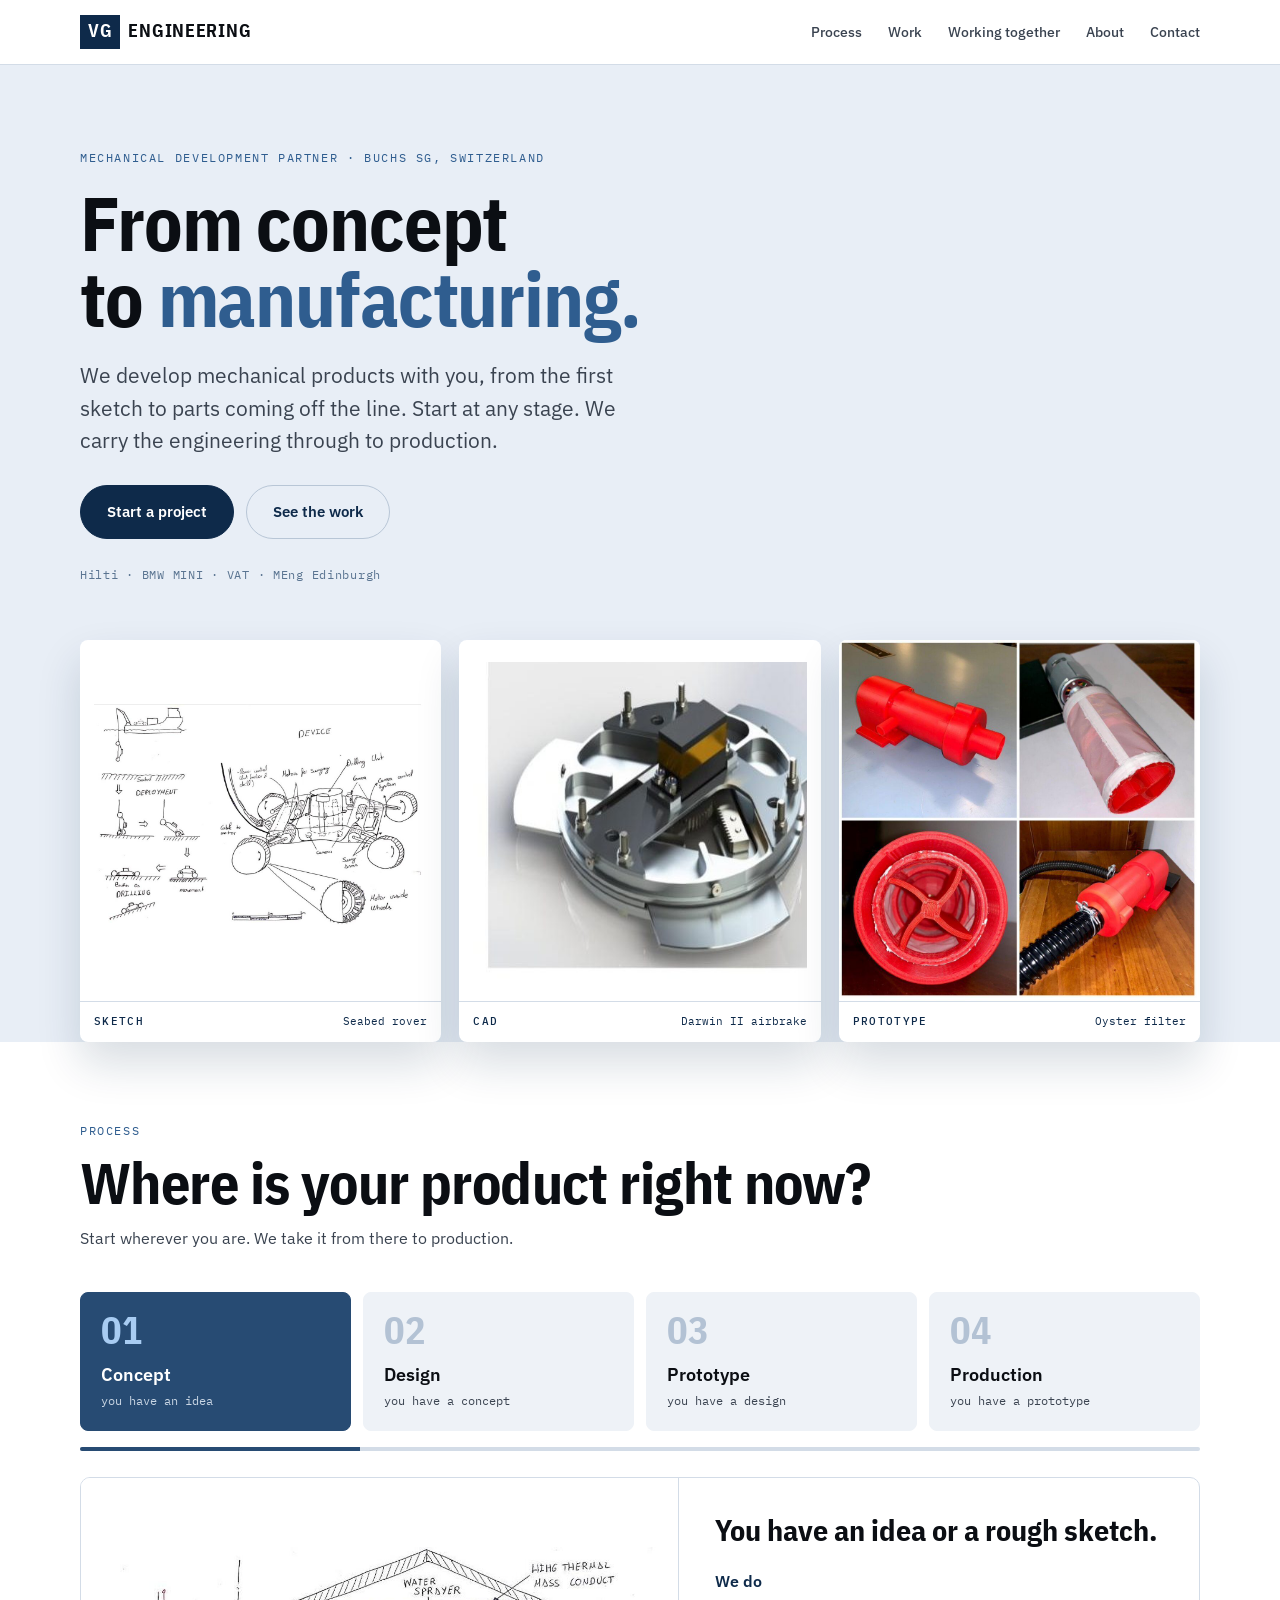
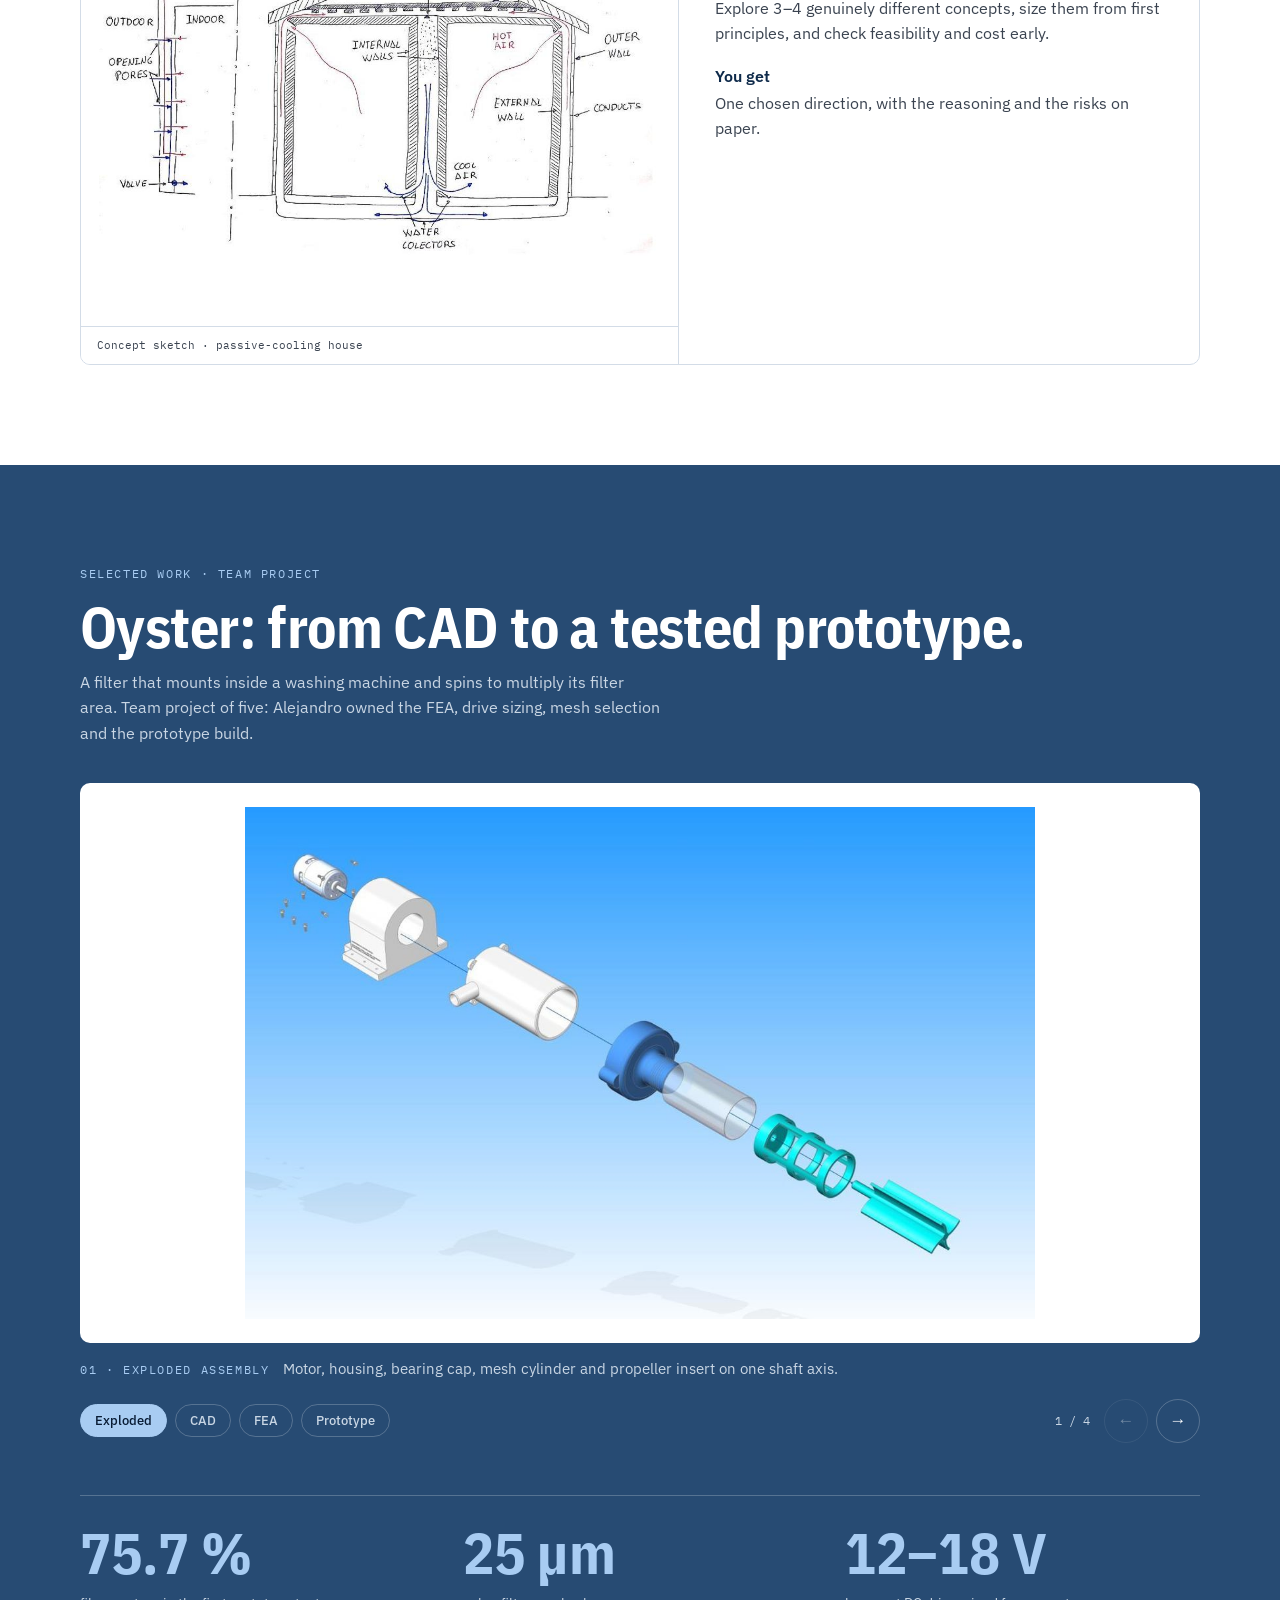
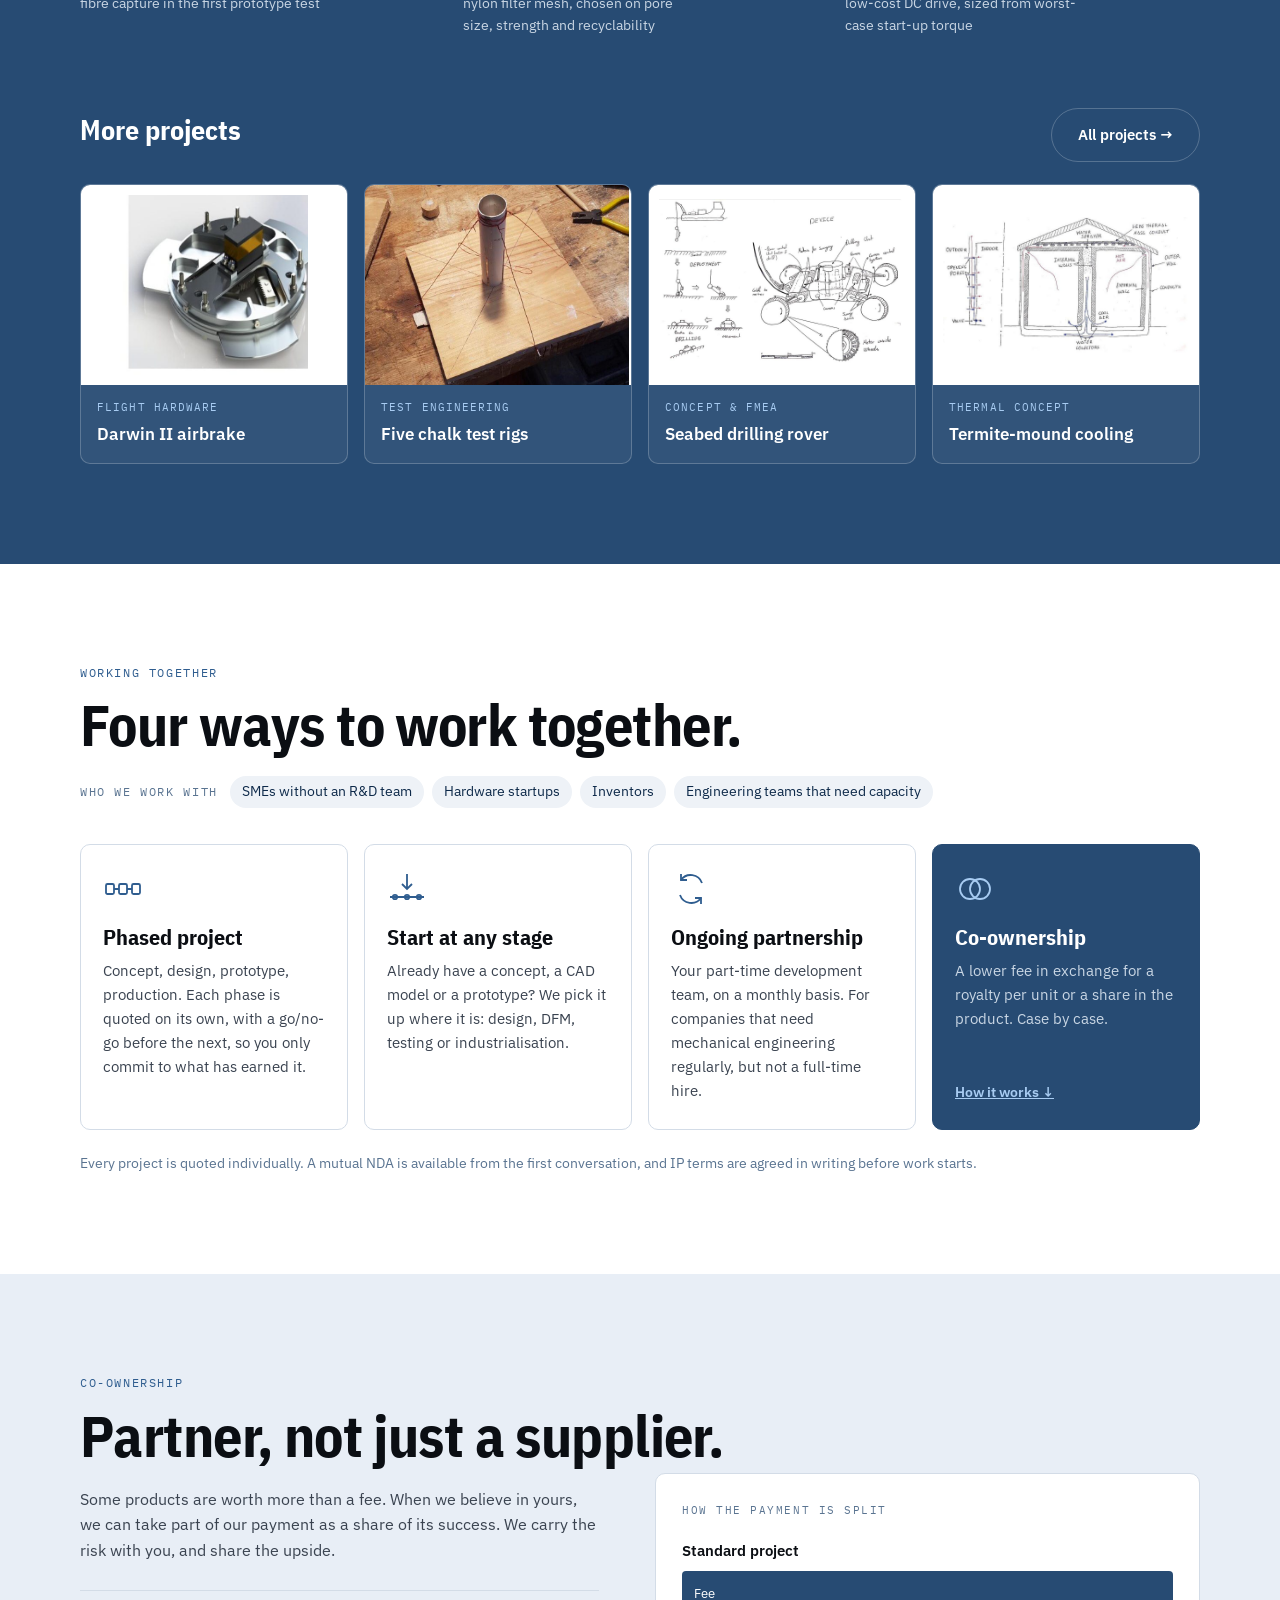
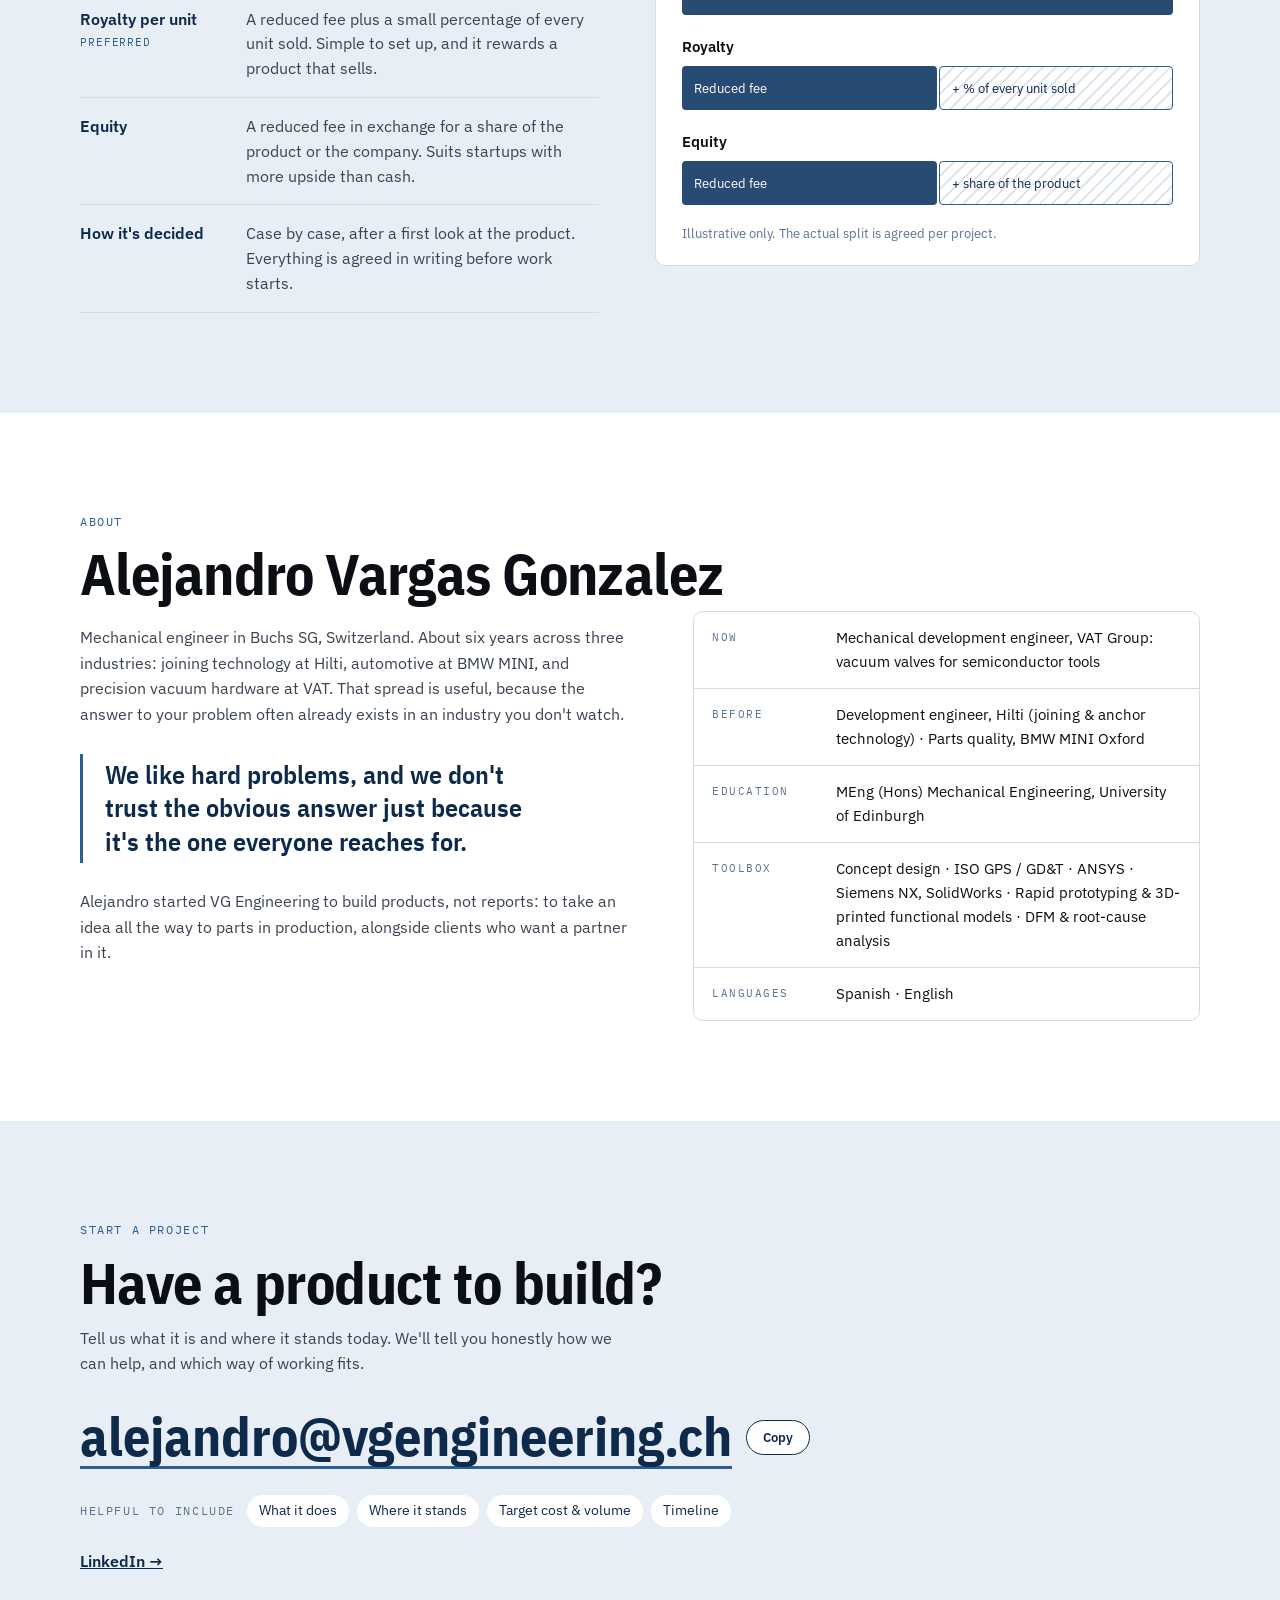
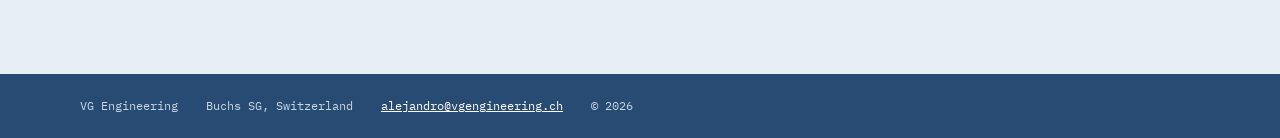
==== commit 7746f1aa: "Balance hero type and write the site in "we" - Hero headline smaller (76 px max, was 128 px) and the" ====
--- a/index.html
+++ b/index.html
@@ -4,7 +4,7 @@
 <meta charset="UTF-8">
 <meta name="viewport" content="width=device-width, initial-scale=1.0, viewport-fit=cover">
 <title>VG Engineering — Mechanical product development, from concept to manufacturing</title>
-<meta name="description" content="Mechanical development partner in Buchs SG, Switzerland. I develop products with you from the first sketch to the first production run: concept, design, prototype and manufacturing. Start at any stage.">
+<meta name="description" content="Mechanical development partner in Buchs SG, Switzerland. We develop products with you from the first sketch to the first production run: concept, design, prototype and manufacturing. Start at any stage.">
 <meta property="og:type" content="website">
 <meta property="og:title" content="VG Engineering — From concept to manufacturing">
 <meta property="og:description" content="Mechanical development partner: concept, design, prototype and manufacturing. Start at any stage.">
@@ -41,7 +41,7 @@
       <p class="label">Mechanical development partner · Buchs SG, Switzerland</p>
       <h1>From concept<br>to <span>manufacturing.</span></h1>
       <div class="hero-row">
-        <p class="lede">I develop mechanical products with you, from the first sketch to parts coming off the line. Start at any stage. I carry the engineering through to production.</p>
+        <p class="lede">We develop mechanical products with you, from the first sketch to parts coming off the line. Start at any stage. We carry the engineering through to production.</p>
         <div class="cta-row">
           <a class="btn btn-primary" href="#contact">Start a project</a>
           <a class="btn btn-ghost" href="#work">See the work</a>
@@ -62,7 +62,7 @@
     <div class="wrap">
       <p class="label">Process</p>
       <h2 class="big">Where is your product right now?</h2>
-      <p class="intro">Start wherever you are. I take it from there to production.</p>
+      <p class="intro">Start wherever you are. We take it from there to production.</p>
 
       <div class="stages" data-stages data-draw>
         <div class="tabs" role="tablist" aria-label="Development stage">
@@ -79,7 +79,7 @@
         <div class="panel-text">
           <h3>You have an idea or a rough sketch.</h3>
           <dl class="blocks">
-            <div><dt>I do</dt><dd>Explore 3–4 genuinely different concepts, size them from first principles, and check feasibility and cost early.</dd></div>
+            <div><dt>We do</dt><dd>Explore 3–4 genuinely different concepts, size them from first principles, and check feasibility and cost early.</dd></div>
             <div><dt>You get</dt><dd>One chosen direction, with the reasoning and the risks on paper.</dd></div>
           </dl>
         </div>
@@ -89,7 +89,7 @@
         <div class="panel-text">
           <h3>You have a concept you believe in.</h3>
           <dl class="blocks">
-            <div><dt>I do</dt><dd>CAD in NX or SolidWorks, drawings with GD&amp;T and tolerance stacks, FEA where it matters, and DFM from day one.</dd></div>
+            <div><dt>We do</dt><dd>CAD in NX or SolidWorks, drawings with GD&amp;T and tolerance stacks, FEA where it matters, and DFM from day one.</dd></div>
             <div><dt>You get</dt><dd>A complete design package a supplier can quote and build.</dd></div>
           </dl>
         </div>
@@ -99,7 +99,7 @@
         <div class="panel-text">
           <h3>You have a design that needs proving.</h3>
           <dl class="blocks">
-            <div><dt>I do</dt><dd>3D-printed and machined prototypes, purpose-built test rigs, and validation against your requirements.</dd></div>
+            <div><dt>We do</dt><dd>3D-printed and machined prototypes, purpose-built test rigs, and validation against your requirements.</dd></div>
             <div><dt>You get</dt><dd>Hardware that works, and failure modes found while they are still cheap to fix.</dd></div>
           </dl>
         </div>
@@ -116,12 +116,12 @@
               <li style="--i:3">3D printing</li><li style="--i:4">Your suppliers</li><li style="--i:5">Partner engineers</li>
             </ul>
           </div>
-          <figcaption>Production network · my suppliers, yours, or both</figcaption>
+          <figcaption>Production network · our suppliers, yours, or both</figcaption>
         </figure>
         <div class="panel-text">
           <h3>You have a prototype that works.</h3>
           <dl class="blocks">
-            <div><dt>I do</dt><dd>Refine the design for production, source and manage suppliers, approve first articles, and support the ramp-up.</dd></div>
+            <div><dt>We do</dt><dd>Refine the design for production, source and manage suppliers, approve first articles, and support the ramp-up.</dd></div>
             <div><dt>You get</dt><dd>Parts in production, and a supply chain you can keep running.</dd></div>
           </dl>
         </div>
@@ -134,7 +134,7 @@
     <div class="wrap">
       <p class="label">Selected work · Team project</p>
       <h2 class="big">Oyster: from CAD to a tested prototype.</h2>
-      <p class="intro">A filter that mounts inside a washing machine and spins to multiply its filter area. Team project of five. I owned the FEA, drive sizing, mesh selection and the prototype build.</p>
+      <p class="intro">A filter that mounts inside a washing machine and spins to multiply its filter area. Team project of five: Alejandro owned the FEA, drive sizing, mesh selection and the prototype build.</p>
 
       <div class="gallery" data-gallery>
         <div class="g-track" tabindex="0" aria-label="Oyster project images, use arrow keys to browse">
@@ -173,7 +173,7 @@
     <div class="wrap">
       <p class="label">Working together</p>
       <h2 class="big">Four ways to work together.</h2>
-      <div class="who"><span class="label">Who I work with</span><span class="chip">SMEs without an R&amp;D team</span><span class="chip">Hardware startups</span><span class="chip">Inventors</span><span class="chip">Engineering teams that need capacity</span></div>
+      <div class="who"><span class="label">Who we work with</span><span class="chip">SMEs without an R&amp;D team</span><span class="chip">Hardware startups</span><span class="chip">Inventors</span><span class="chip">Engineering teams that need capacity</span></div>
 
       <div class="wcards">
         <article class="wcard">
@@ -184,7 +184,7 @@
         <article class="wcard">
           <svg viewBox="0 0 40 40" fill="none" stroke="currentColor" stroke-width="1.8" aria-hidden="true"><path d="M3 28h34"/><circle cx="8" cy="28" r="2.2"/><circle cx="20" cy="28" r="2.2"/><circle cx="32" cy="28" r="2.2"/><path d="M20 5v15M15 15l5 5 5-5"/></svg>
           <h3>Start at any stage</h3>
-          <p>Already have a concept, a CAD model or a prototype? I pick it up where it is: design, DFM, testing or industrialisation.</p>
+          <p>Already have a concept, a CAD model or a prototype? We pick it up where it is: design, DFM, testing or industrialisation.</p>
         </article>
         <article class="wcard">
           <svg viewBox="0 0 40 40" fill="none" stroke="currentColor" stroke-width="1.8" aria-hidden="true"><path d="M31 14a12 12 0 0 0-21-3M9 26a12 12 0 0 0 21 3"/><path d="M10 5v6h6M30 35v-6h-6"/></svg>
@@ -209,7 +209,7 @@
       <h2 class="big">Partner, not just a supplier.</h2>
       <div class="partner-grid">
         <div>
-          <p class="intro">Some products are worth more than a fee. When I believe in yours, I can take part of my payment as a share of its success. We carry the risk together, and we share the upside.</p>
+          <p class="intro">Some products are worth more than a fee. When we believe in yours, we can take part of our payment as a share of its success. We carry the risk with you, and share the upside.</p>
           <dl class="options">
             <div><dt>Royalty per unit<small>Preferred</small></dt><dd>A reduced fee plus a small percentage of every unit sold. Simple to set up, and it rewards a product that sells.</dd></div>
             <div><dt>Equity</dt><dd>A reduced fee in exchange for a share of the product or the company. Suits startups with more upside than cash.</dd></div>
@@ -235,8 +235,8 @@
       <div class="about-grid">
         <div>
           <p class="intro">Mechanical engineer in Buchs SG, Switzerland. About six years across three industries: joining technology at Hilti, automotive at BMW MINI, and precision vacuum hardware at VAT. That spread is useful, because the answer to your problem often already exists in an industry you don't watch.</p>
-          <blockquote class="quote">I like hard problems, and I don't trust the obvious answer just because it's the one everyone reaches for.</blockquote>
-          <p class="txt">I started VG Engineering to build products, not reports: to take an idea all the way to parts in production, alongside clients who want a partner in it.</p>
+          <blockquote class="quote">We like hard problems, and we don't trust the obvious answer just because it's the one everyone reaches for.</blockquote>
+          <p class="txt">Alejandro started VG Engineering to build products, not reports: to take an idea all the way to parts in production, alongside clients who want a partner in it.</p>
         </div>
         <ul class="cred">
           <li><span class="label">Now</span><span>Mechanical development engineer, VAT Group: vacuum valves for semiconductor tools</span></li>
@@ -254,7 +254,7 @@
     <div class="wrap">
       <p class="label">Start a project</p>
       <h2 class="big">Have a product to build?</h2>
-      <p class="intro">Tell me what it is and where it stands today. I'll tell you honestly how I can help, and which way of working fits.</p>
+      <p class="intro">Tell us what it is and where it stands today. We'll tell you honestly how we can help, and which way of working fits.</p>
       <div class="mail">
         <a class="addr" id="addr" href="mailto:alejandro@vgengineering.ch">alejandro@vgengineering.ch</a>
         <button type="button" data-copy="alejandro@vgengineering.ch" data-target="addr">Copy</button>
--- a/assets/site.css
+++ b/assets/site.css
@@ -65,10 +65,10 @@
 
 /* ---------- hero ---------- */
 .hero{background:var(--hero);padding-block:84px 0;}
-.hero h1{font-family:var(--f-display);font-weight:700;font-size:clamp(50px,9.2vw,128px);line-height:.92;letter-spacing:-.02em;margin-top:20px;}
+.hero h1{font-family:var(--f-display);font-weight:700;font-size:clamp(40px,6vw,76px);line-height:1;letter-spacing:-.015em;margin-top:18px;}
 .hero h1 span{color:var(--accent-ink);}
-.hero-row{display:flex;justify-content:space-between;align-items:end;gap:32px;flex-wrap:wrap;margin-top:30px;}
-.lede{max-width:48ch;color:var(--body);font-size:17px;}
+.hero-row{display:flex;flex-direction:column;align-items:flex-start;gap:28px;margin-top:22px;}
+.lede{max-width:44ch;color:var(--body);font-size:clamp(18px,1.7vw,21px);line-height:1.55;}
 .cta-row{display:flex;gap:12px;flex-wrap:wrap;}
 .exp{margin-top:26px;font-family:var(--f-mono);font-size:12px;color:var(--steel);letter-spacing:.06em;}
 .tiles{position:relative;z-index:2;margin-top:56px;margin-bottom:-130px;display:grid;grid-template-columns:repeat(3,1fr);gap:18px;}
@@ -239,7 +239,7 @@
 
 /* ---------- projects page ---------- */
 .page-head{background:var(--hero);padding-block:72px 64px;}
-.page-head h1{font-family:var(--f-display);font-weight:700;font-size:clamp(40px,6.4vw,84px);line-height:.96;letter-spacing:-.015em;margin-top:16px;max-width:16ch;}
+.page-head h1{font-family:var(--f-display);font-weight:700;font-size:clamp(38px,5.6vw,70px);line-height:1;letter-spacing:-.015em;margin-top:16px;max-width:16ch;}
 .jump{margin-top:28px;display:flex;flex-wrap:wrap;gap:8px;}
 .jump a{text-decoration:none;background:var(--paper);border:1px solid var(--line);border-radius:999px;padding:7px 14px;font-size:14px;color:var(--navy);}
 .jump a:hover{border-color:var(--navy);}
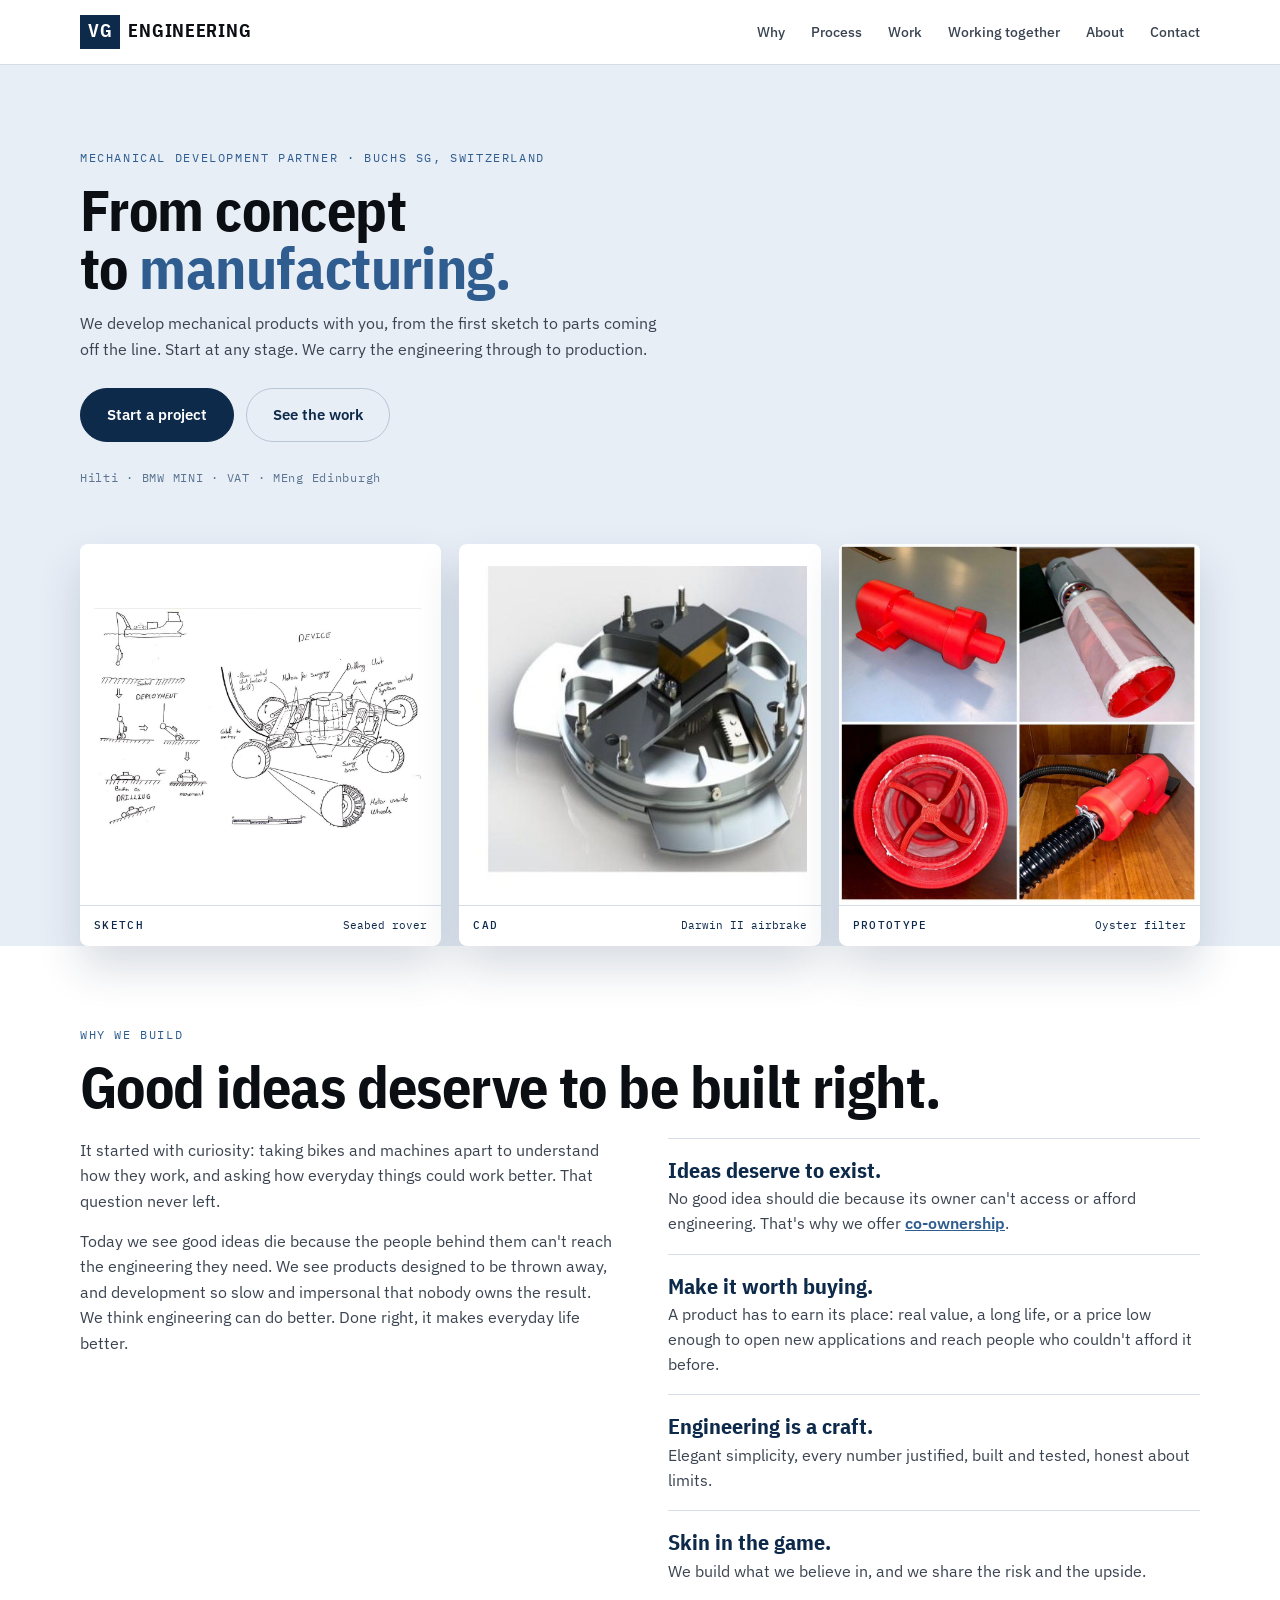
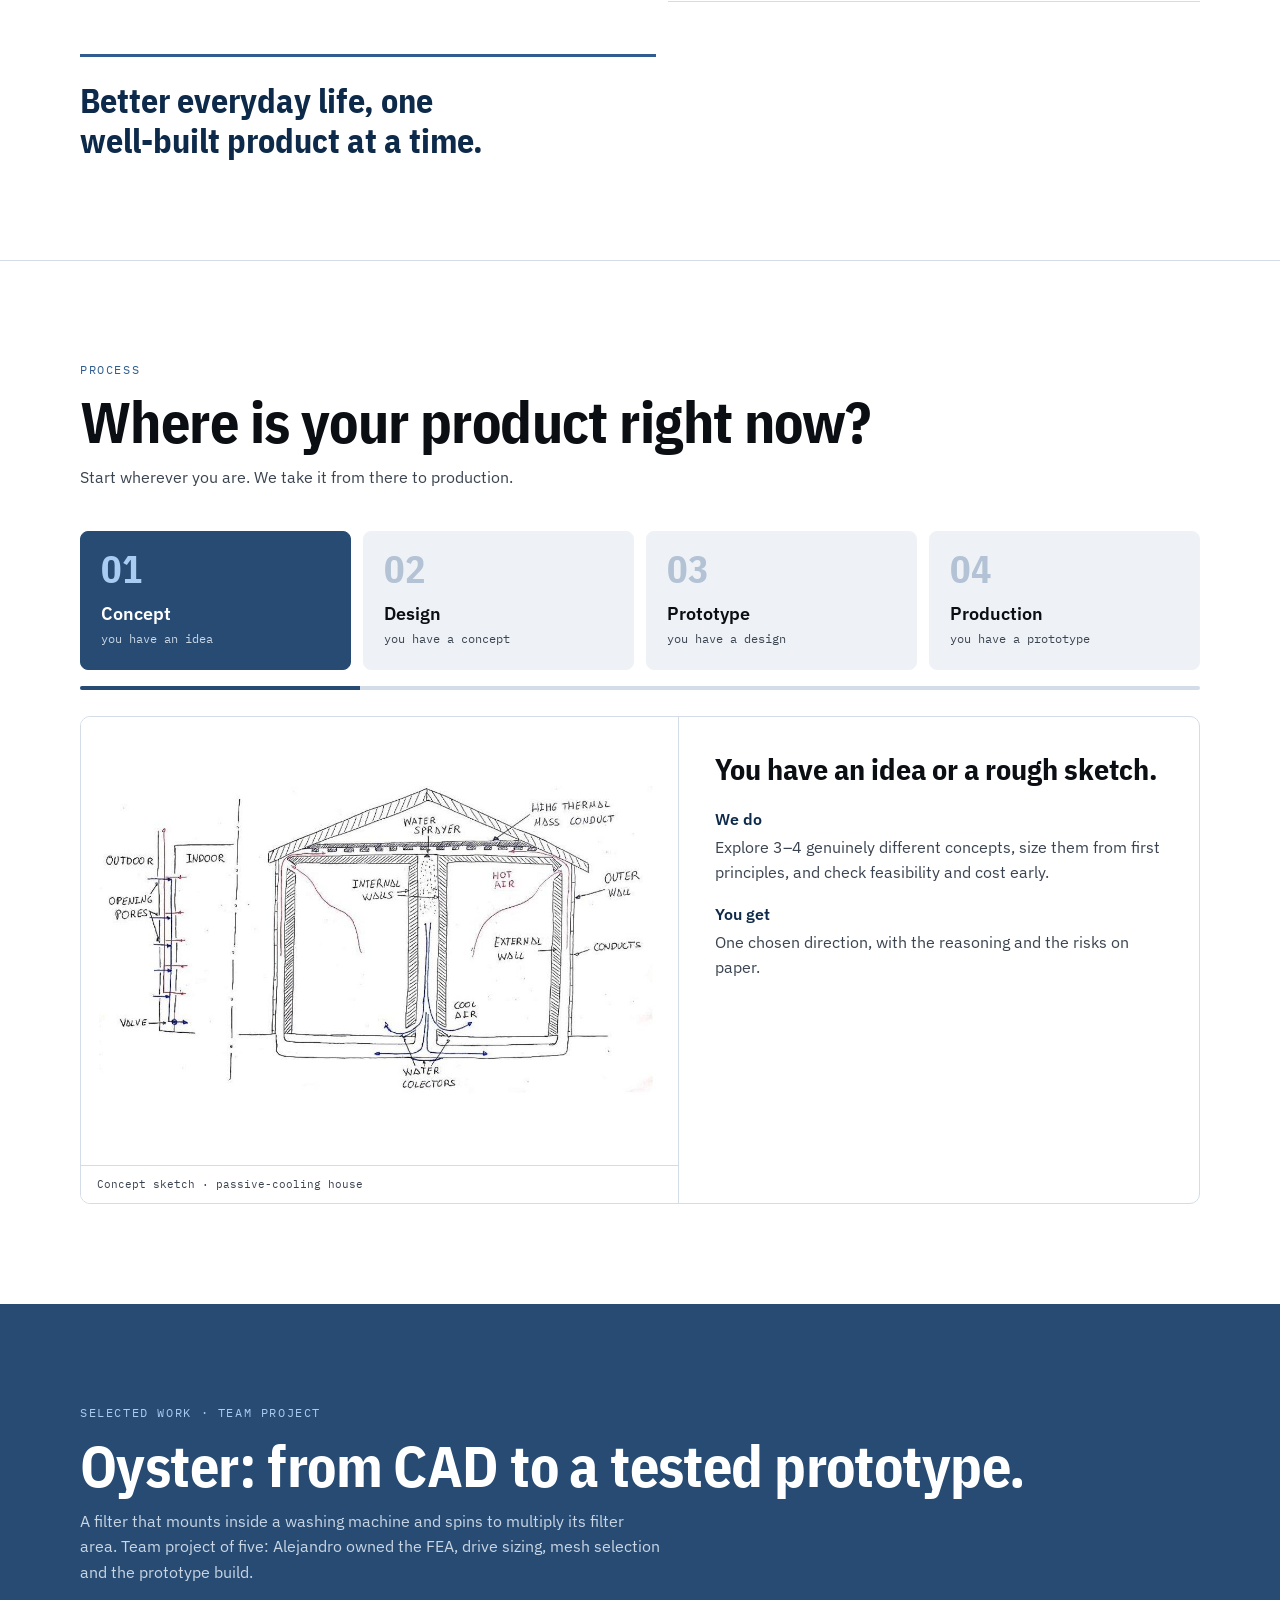
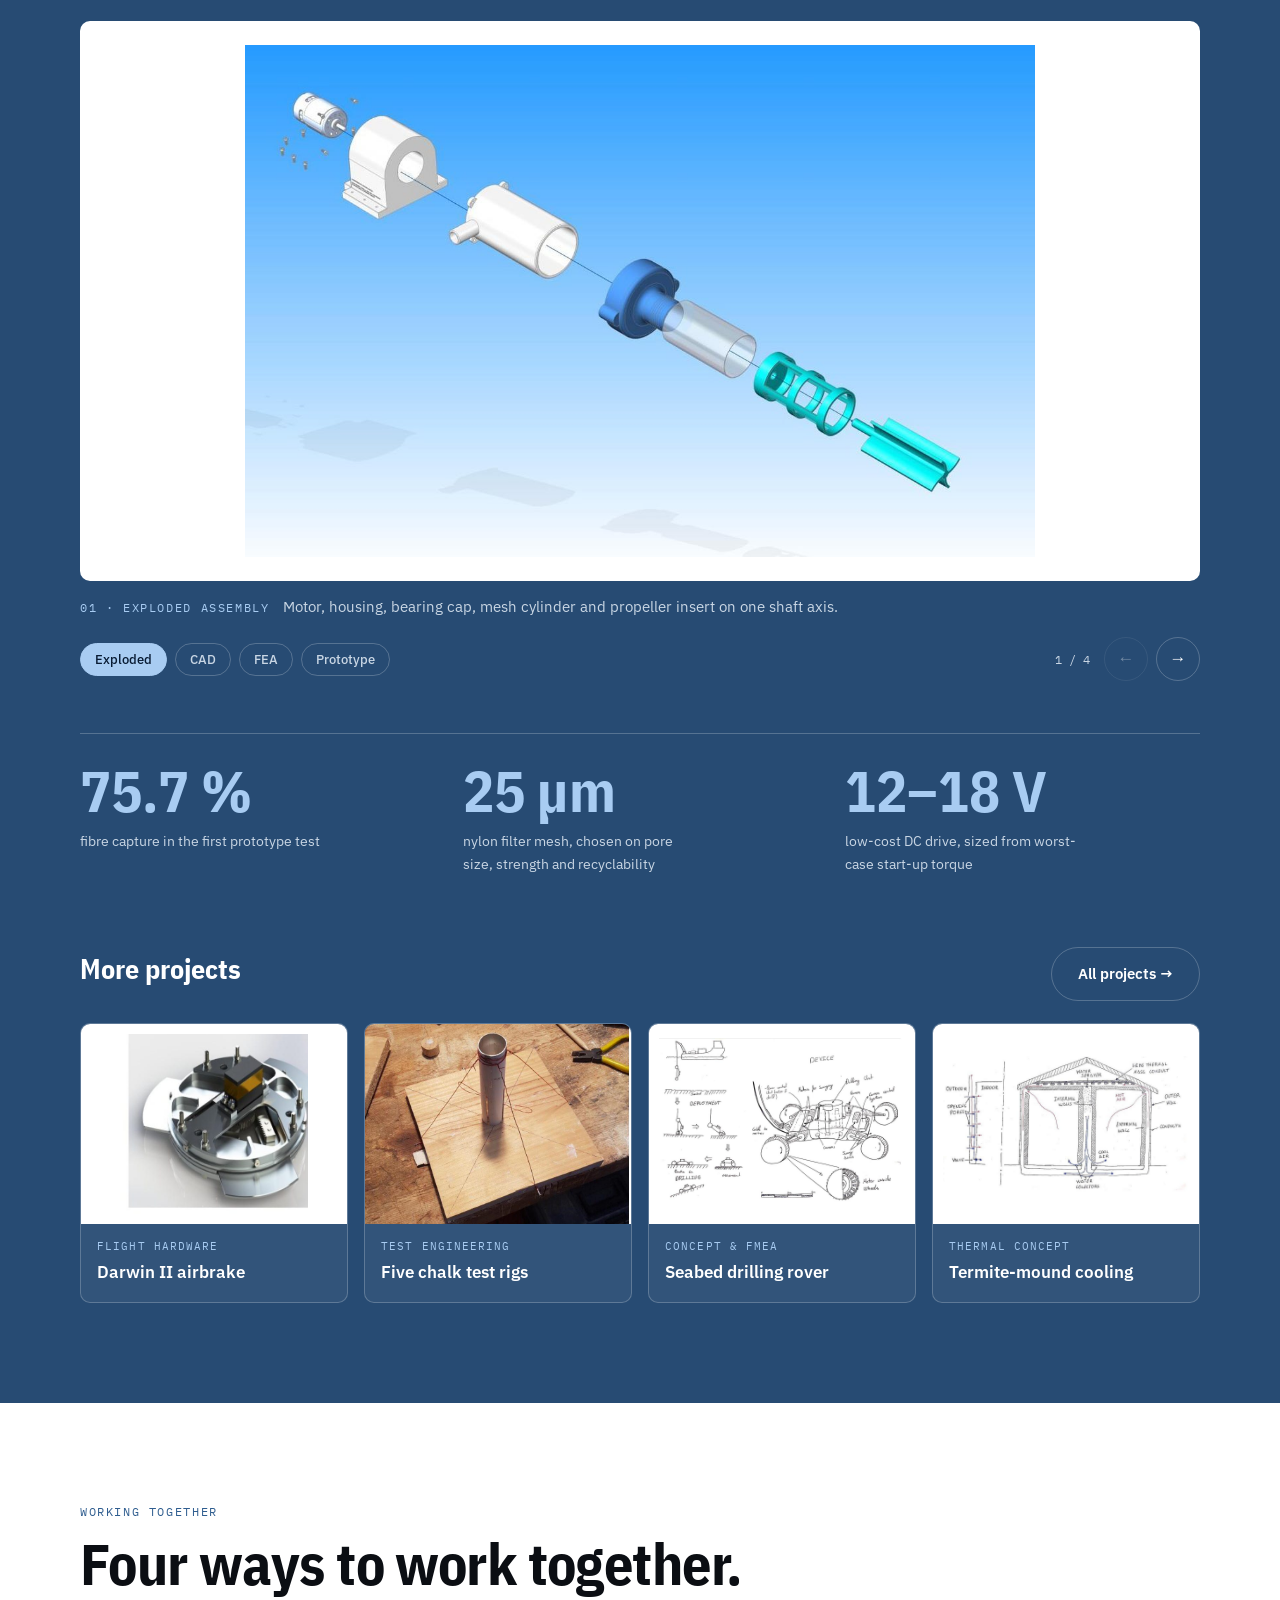
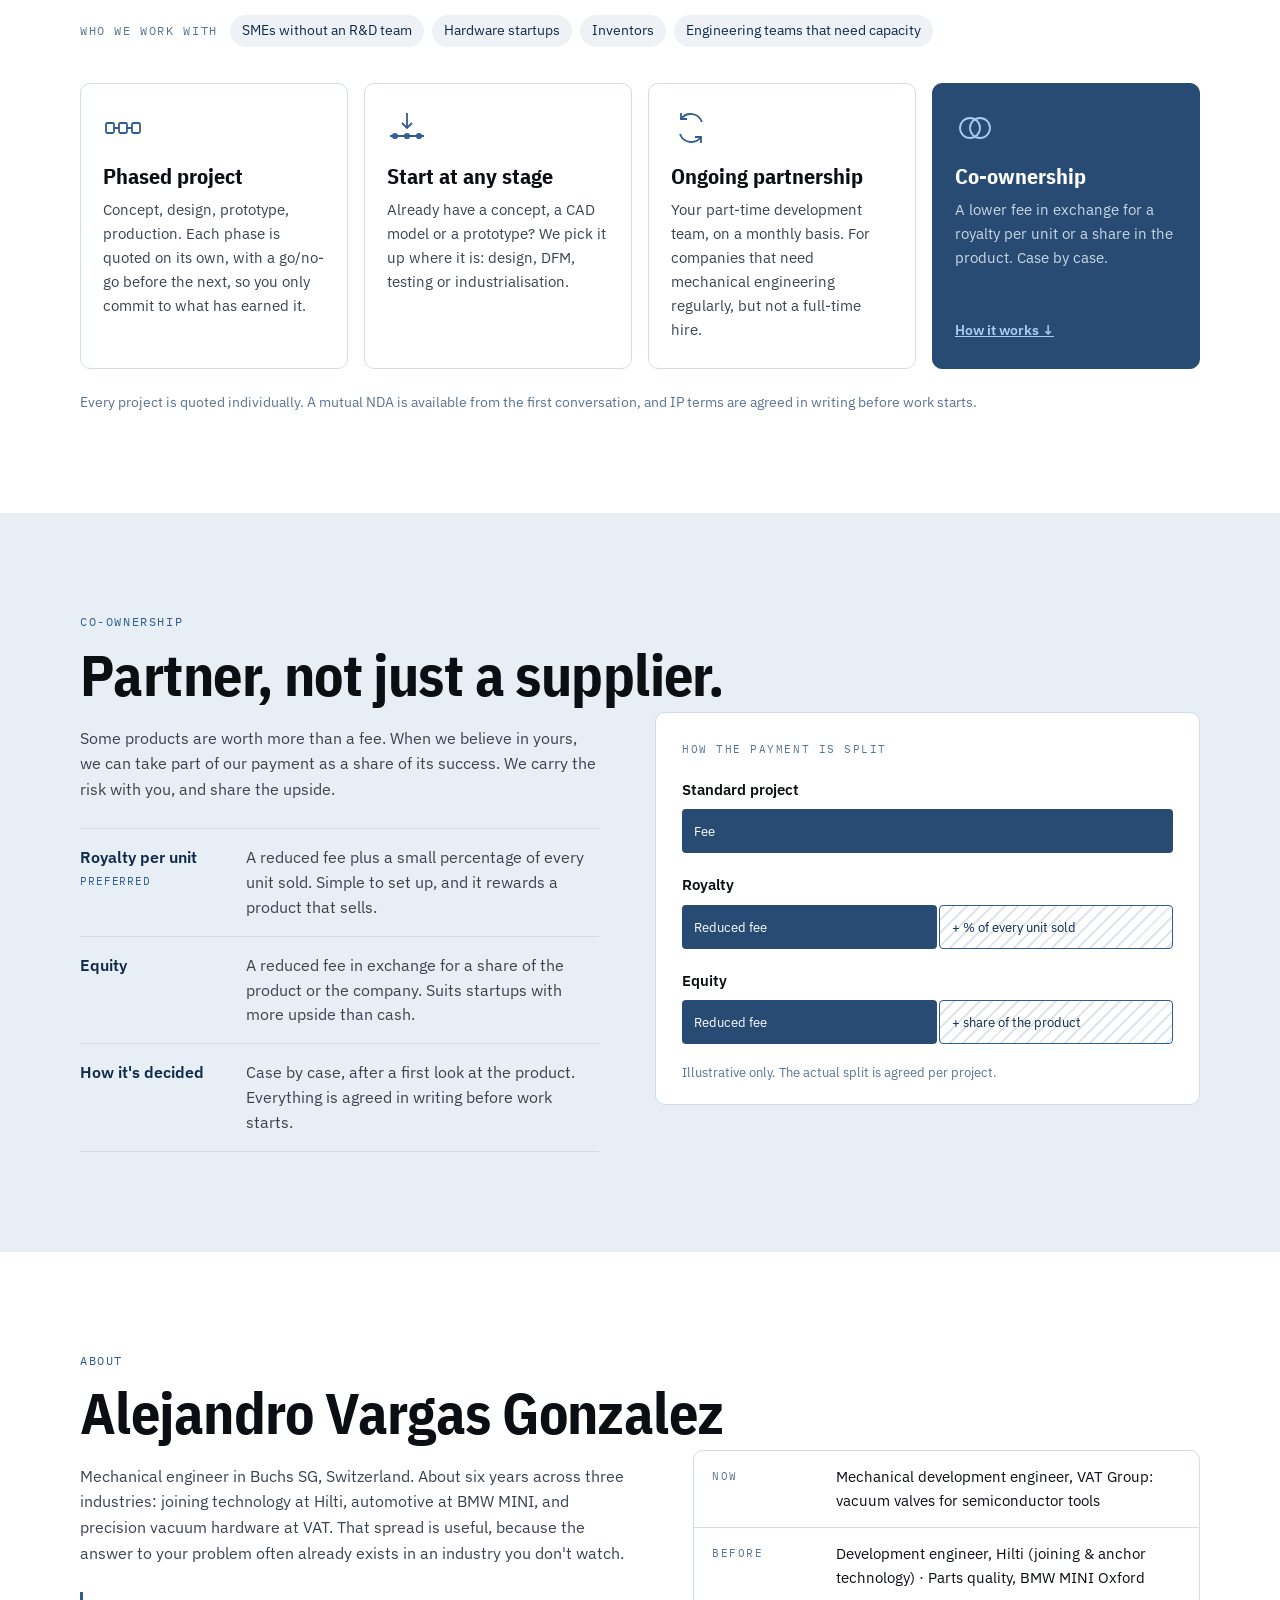
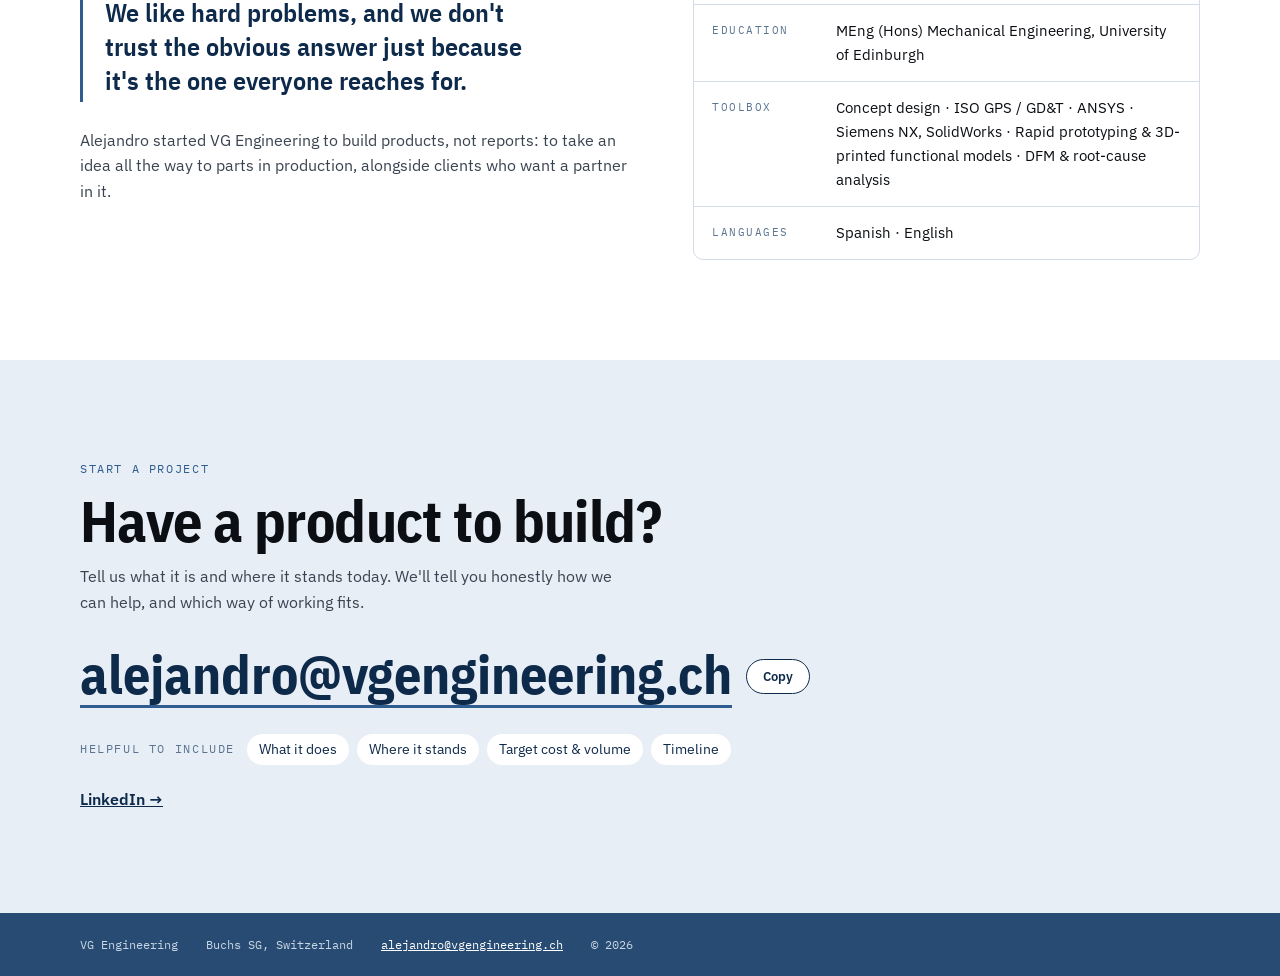
==== commit 20c7e4a0: "Add "Why we build" section and unify heading sizes - New section after the hero: why VG Engineering " ====
--- a/index.html
+++ b/index.html
@@ -24,6 +24,7 @@
     <a class="wordmark" href="#top"><span class="vg">VG</span> ENGINEERING</a>
     <button class="menu-btn" type="button" aria-expanded="false" aria-controls="site-nav">Menu</button>
     <nav class="site-nav" id="site-nav" aria-label="Main">
+      <a href="#why">Why</a>
       <a href="#process">Process</a>
       <a href="#work">Work</a>
       <a href="#ways">Working together</a>
@@ -56,6 +57,27 @@
       </div>
     </div>
   </div>
+
+  <!-- WHY WE BUILD -->
+  <section class="why" id="why">
+    <div class="wrap">
+      <p class="label">Why we build</p>
+      <h2 class="big">Good ideas deserve to be built right.</h2>
+      <div class="why-grid">
+        <div class="story">
+          <p class="intro">It started with curiosity: taking bikes and machines apart to understand how they work, and asking how everyday things could work better. That question never left.</p>
+          <p>Today we see good ideas die because the people behind them can't reach the engineering they need. We see products designed to be thrown away, and development so slow and impersonal that nobody owns the result. We think engineering can do better. Done right, it makes everyday life better.</p>
+        </div>
+        <ul class="beliefs">
+          <li><b>Ideas deserve to exist.</b><span>No good idea should die because its owner can't access or afford engineering. That's why we offer <a href="#partner">co-ownership</a>.</span></li>
+          <li><b>Make it worth buying.</b><span>A product has to earn its place: real value, a long life, or a price low enough to open new applications and reach people who couldn't afford it before.</span></li>
+          <li><b>Engineering is a craft.</b><span>Elegant simplicity, every number justified, built and tested, honest about limits.</span></li>
+          <li><b>Skin in the game.</b><span>We build what we believe in, and we share the risk and the upside.</span></li>
+        </ul>
+      </div>
+      <p class="manifesto">Better everyday life, one well-built product at a time.</p>
+    </div>
+  </section>
 
   <!-- PROCESS / STAGE PICKER -->
   <section class="process" id="process">
--- a/assets/site.css
+++ b/assets/site.css
@@ -17,6 +17,7 @@
   --line:#D3DCE7;
   --line-dark:rgba(255,255,255,.22);
   --muted-num:#B3C2D4;
+  --fs-h:clamp(34px,5vw,58px);  /* one size for every page and section heading */
   --f-display:'IBM Plex Sans Condensed','Arial Narrow',sans-serif;
   --f-body:'IBM Plex Sans',system-ui,-apple-system,'Segoe UI',sans-serif;
   --f-mono:'IBM Plex Mono',ui-monospace,Menlo,monospace;
@@ -55,7 +56,7 @@
 .band .btn-ghost:hover{border-color:var(--paper);}
 
 /* ---------- headings ---------- */
-h2.big{font-family:var(--f-display);font-weight:700;font-size:clamp(34px,5vw,58px);line-height:1;letter-spacing:-.01em;margin-top:14px;}
+h2.big{font-family:var(--f-display);font-weight:700;font-size:var(--fs-h);line-height:1;letter-spacing:-.01em;margin-top:14px;}
 .intro{margin-top:14px;max-width:58ch;color:var(--body);}
 .band{background:var(--band);color:var(--paper);}
 .band .label{color:var(--sky);}
@@ -65,10 +66,10 @@
 
 /* ---------- hero ---------- */
 .hero{background:var(--hero);padding-block:84px 0;}
-.hero h1{font-family:var(--f-display);font-weight:700;font-size:clamp(40px,6vw,76px);line-height:1;letter-spacing:-.015em;margin-top:18px;}
+.hero h1{font-family:var(--f-display);font-weight:700;font-size:var(--fs-h);line-height:1;letter-spacing:-.01em;margin-top:14px;}
 .hero h1 span{color:var(--accent-ink);}
-.hero-row{display:flex;flex-direction:column;align-items:flex-start;gap:28px;margin-top:22px;}
-.lede{max-width:44ch;color:var(--body);font-size:clamp(18px,1.7vw,21px);line-height:1.55;}
+.hero-row{display:flex;flex-direction:column;align-items:flex-start;gap:26px;margin-top:14px;}
+.lede{max-width:58ch;color:var(--body);}
 .cta-row{display:flex;gap:12px;flex-wrap:wrap;}
 .exp{margin-top:26px;font-family:var(--f-mono);font-size:12px;color:var(--steel);letter-spacing:.06em;}
 .tiles{position:relative;z-index:2;margin-top:56px;margin-bottom:-130px;display:grid;grid-template-columns:repeat(3,1fr);gap:18px;}
@@ -79,8 +80,22 @@
 .tile figcaption{display:flex;justify-content:space-between;gap:10px;padding:11px 14px;border-top:1px solid var(--line);font-family:var(--f-mono);font-size:11px;color:var(--navy);}
 .tile figcaption b{font-weight:500;letter-spacing:.12em;text-transform:uppercase;}
 
+/* ---------- why we build ---------- */
+.why{padding-block:210px 100px;}
+.why-grid{margin-top:8px;display:grid;grid-template-columns:1fr 1fr;gap:56px;align-items:start;}
+.why-grid > *{min-width:0;}
+.story p{color:var(--body);max-width:58ch;}
+.story p + p{margin-top:14px;}
+.beliefs{list-style:none;margin-top:14px;border-top:1px solid var(--line);}
+.beliefs li{display:grid;gap:4px;padding:18px 0;border-bottom:1px solid var(--line);}
+.beliefs b{font-family:var(--f-display);font-weight:700;font-size:22px;line-height:1.15;color:var(--navy);}
+.beliefs span{color:var(--body);font-size:15.5px;}
+.beliefs a{color:var(--accent-ink);font-weight:600;}
+.manifesto{margin-top:52px;padding-top:24px;border-top:3px solid var(--accent-ink);font-family:var(--f-display);font-weight:700;
+  font-size:clamp(24px,3vw,34px);line-height:1.15;color:var(--navy);max-width:32ch;text-wrap:balance;}
+
 /* ---------- process / stage picker ---------- */
-.process{padding-block:210px 100px;}
+.process{padding-block:100px;border-top:1px solid var(--line);}
 .stages{margin-top:40px;--progress:0;}
 .tabs{display:grid;grid-template-columns:repeat(4,1fr);gap:12px;}
 .tabs [role="tab"]{font:inherit;text-align:left;cursor:pointer;background:var(--ice);color:var(--ink);border:1px solid var(--ice);border-radius:8px;padding:18px 20px 20px;
@@ -239,14 +254,14 @@
 
 /* ---------- projects page ---------- */
 .page-head{background:var(--hero);padding-block:72px 64px;}
-.page-head h1{font-family:var(--f-display);font-weight:700;font-size:clamp(38px,5.6vw,70px);line-height:1;letter-spacing:-.015em;margin-top:16px;max-width:16ch;}
+.page-head h1{font-family:var(--f-display);font-weight:700;font-size:var(--fs-h);line-height:1;letter-spacing:-.01em;margin-top:14px;max-width:18ch;}
 .jump{margin-top:28px;display:flex;flex-wrap:wrap;gap:8px;}
 .jump a{text-decoration:none;background:var(--paper);border:1px solid var(--line);border-radius:999px;padding:7px 14px;font-size:14px;color:var(--navy);}
 .jump a:hover{border-color:var(--navy);}
 .project{padding-block:88px;border-top:1px solid var(--line);}
 .project.tint{border-top:none;}
-.p-head h2{font-family:var(--f-display);font-weight:700;font-size:clamp(32px,4.4vw,52px);line-height:1.02;margin-top:12px;}
-.p-head p{margin-top:12px;max-width:62ch;color:var(--body);font-size:17px;}
+.p-head h2{font-family:var(--f-display);font-weight:700;font-size:var(--fs-h);line-height:1;letter-spacing:-.01em;margin-top:14px;}
+.p-head p{margin-top:14px;max-width:58ch;color:var(--body);}
 .p-body{margin-top:40px;display:grid;grid-template-columns:1.2fr 1fr;gap:48px;align-items:start;}
 .p-body > *{min-width:0;}
 .p-text h3{font-size:13px;font-weight:600;letter-spacing:.1em;text-transform:uppercase;color:var(--navy);margin-top:26px;}
@@ -298,7 +313,7 @@
 
 /* close CTA (projects page) */
 .cta-band{padding-block:84px;}
-.cta-band h2{font-family:var(--f-display);font-weight:700;font-size:clamp(30px,4.4vw,52px);line-height:1.04;}
+.cta-band h2{font-family:var(--f-display);font-weight:700;font-size:var(--fs-h);line-height:1;letter-spacing:-.01em;}
 .cta-band p{margin-top:14px;max-width:56ch;color:var(--body);}
 .cta-band .cta-row{margin-top:26px;}
 
@@ -316,7 +331,7 @@
 @media (max-width:980px){
   .pcards{grid-template-columns:repeat(2,1fr);}
   .wcards{grid-template-columns:repeat(2,1fr);}
-  .partner-grid,.about-grid,.p-body{grid-template-columns:1fr;gap:36px;}
+  .partner-grid,.about-grid,.p-body,.why-grid{grid-template-columns:1fr;gap:36px;}
 }
 @media (max-width:900px){
   .tabs{grid-template-columns:1fr 1fr;}
@@ -338,7 +353,8 @@
     scrollbar-width:none;margin-inline:-20px;padding-inline:20px;padding-bottom:30px;margin-bottom:-110px;gap:12px;}
   .tiles::-webkit-scrollbar{display:none;}
   .tile{scroll-snap-align:center;}
-  .process{padding-block:160px 64px;}
+  .why{padding-block:160px 64px;}
+  .process{padding-block:64px;}
   .tabs [role="tab"]{padding:14px 14px 16px;}
   .tabs .no{font-size:28px;}
   .tabs .name{font-size:16px;margin-top:6px;}
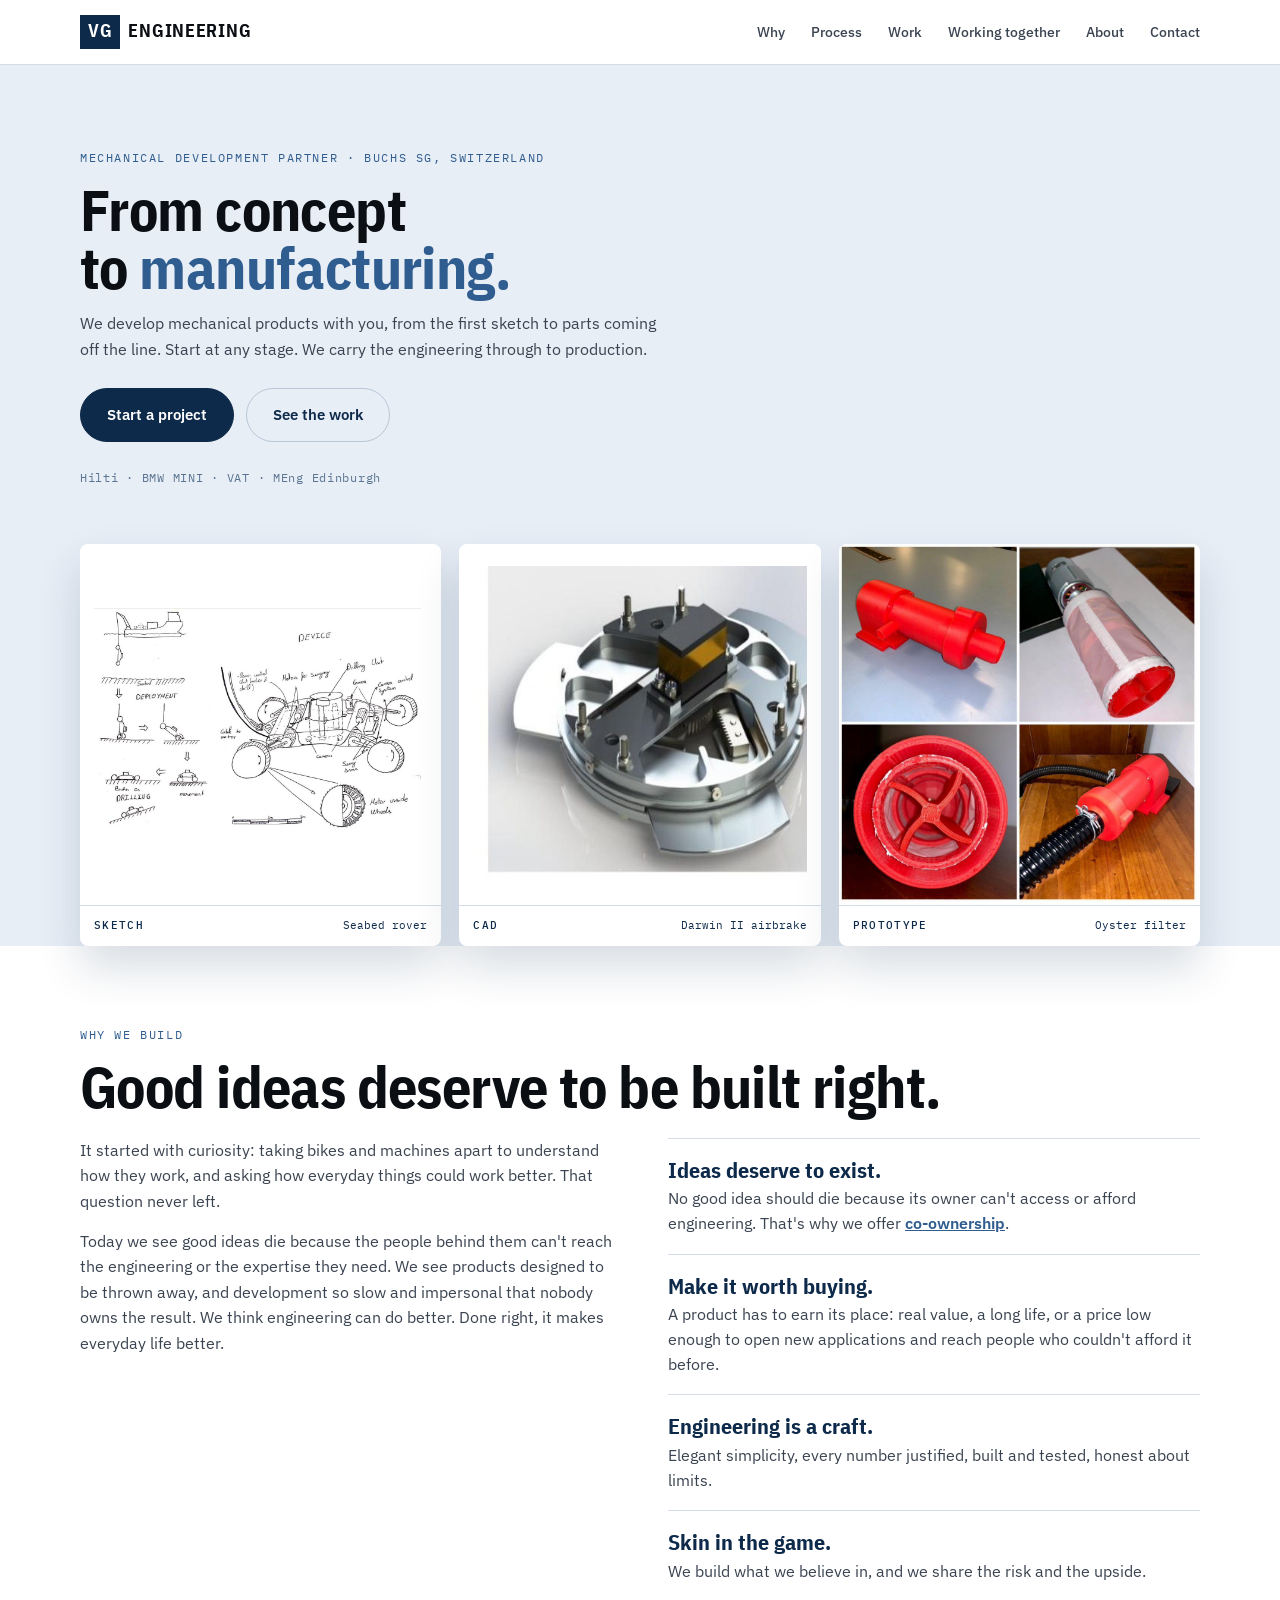
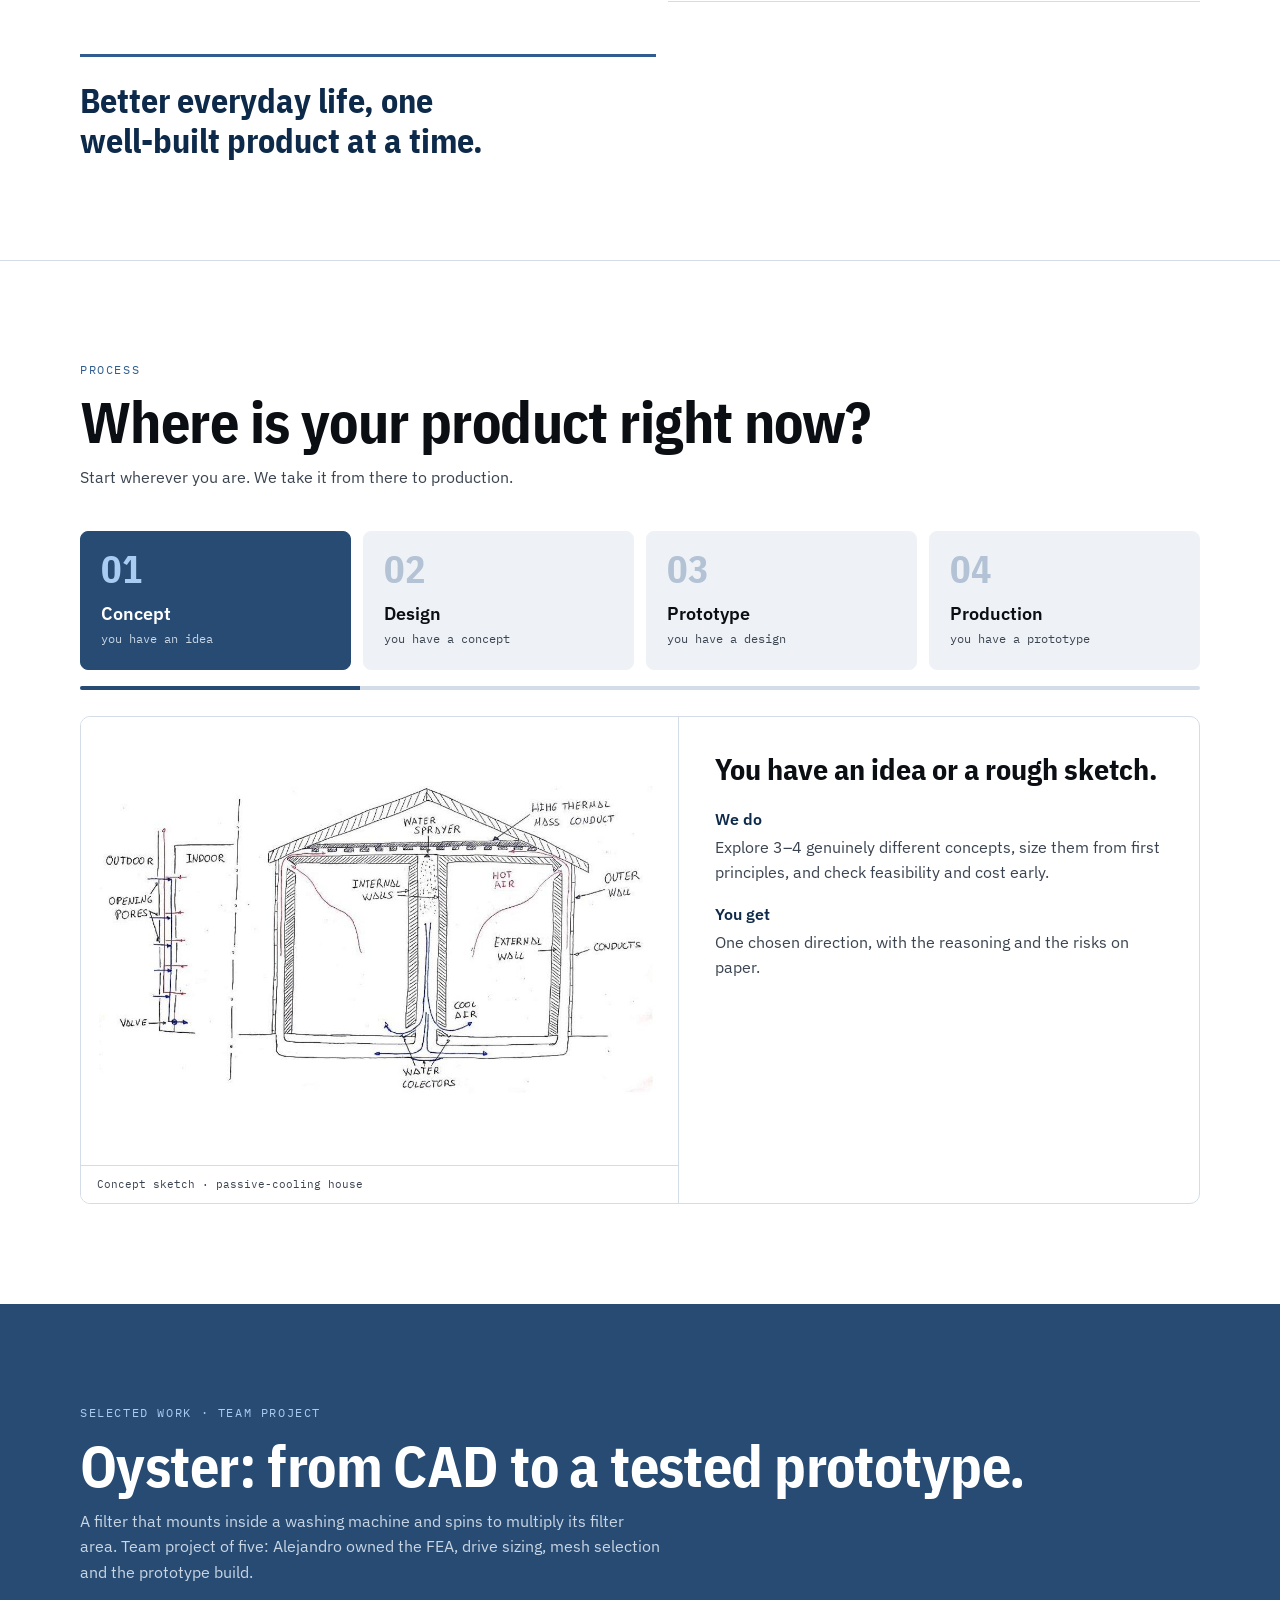
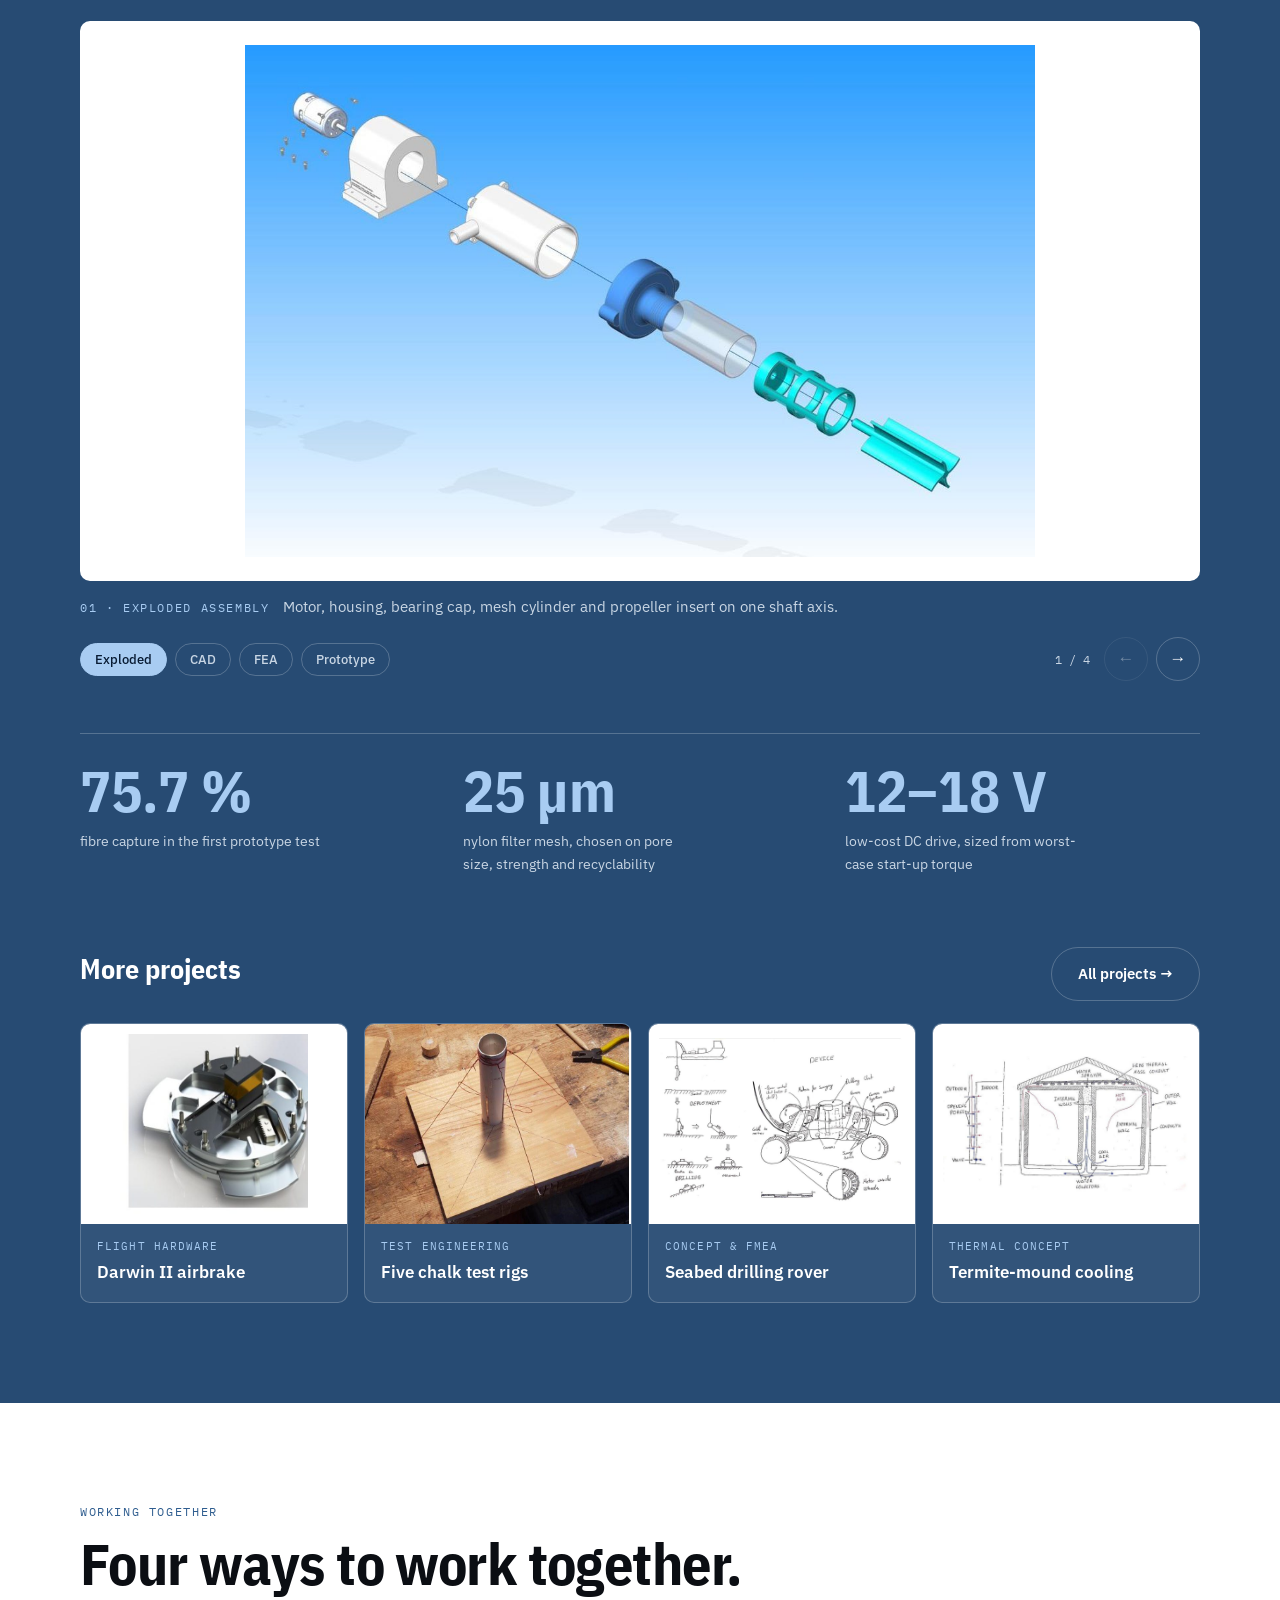
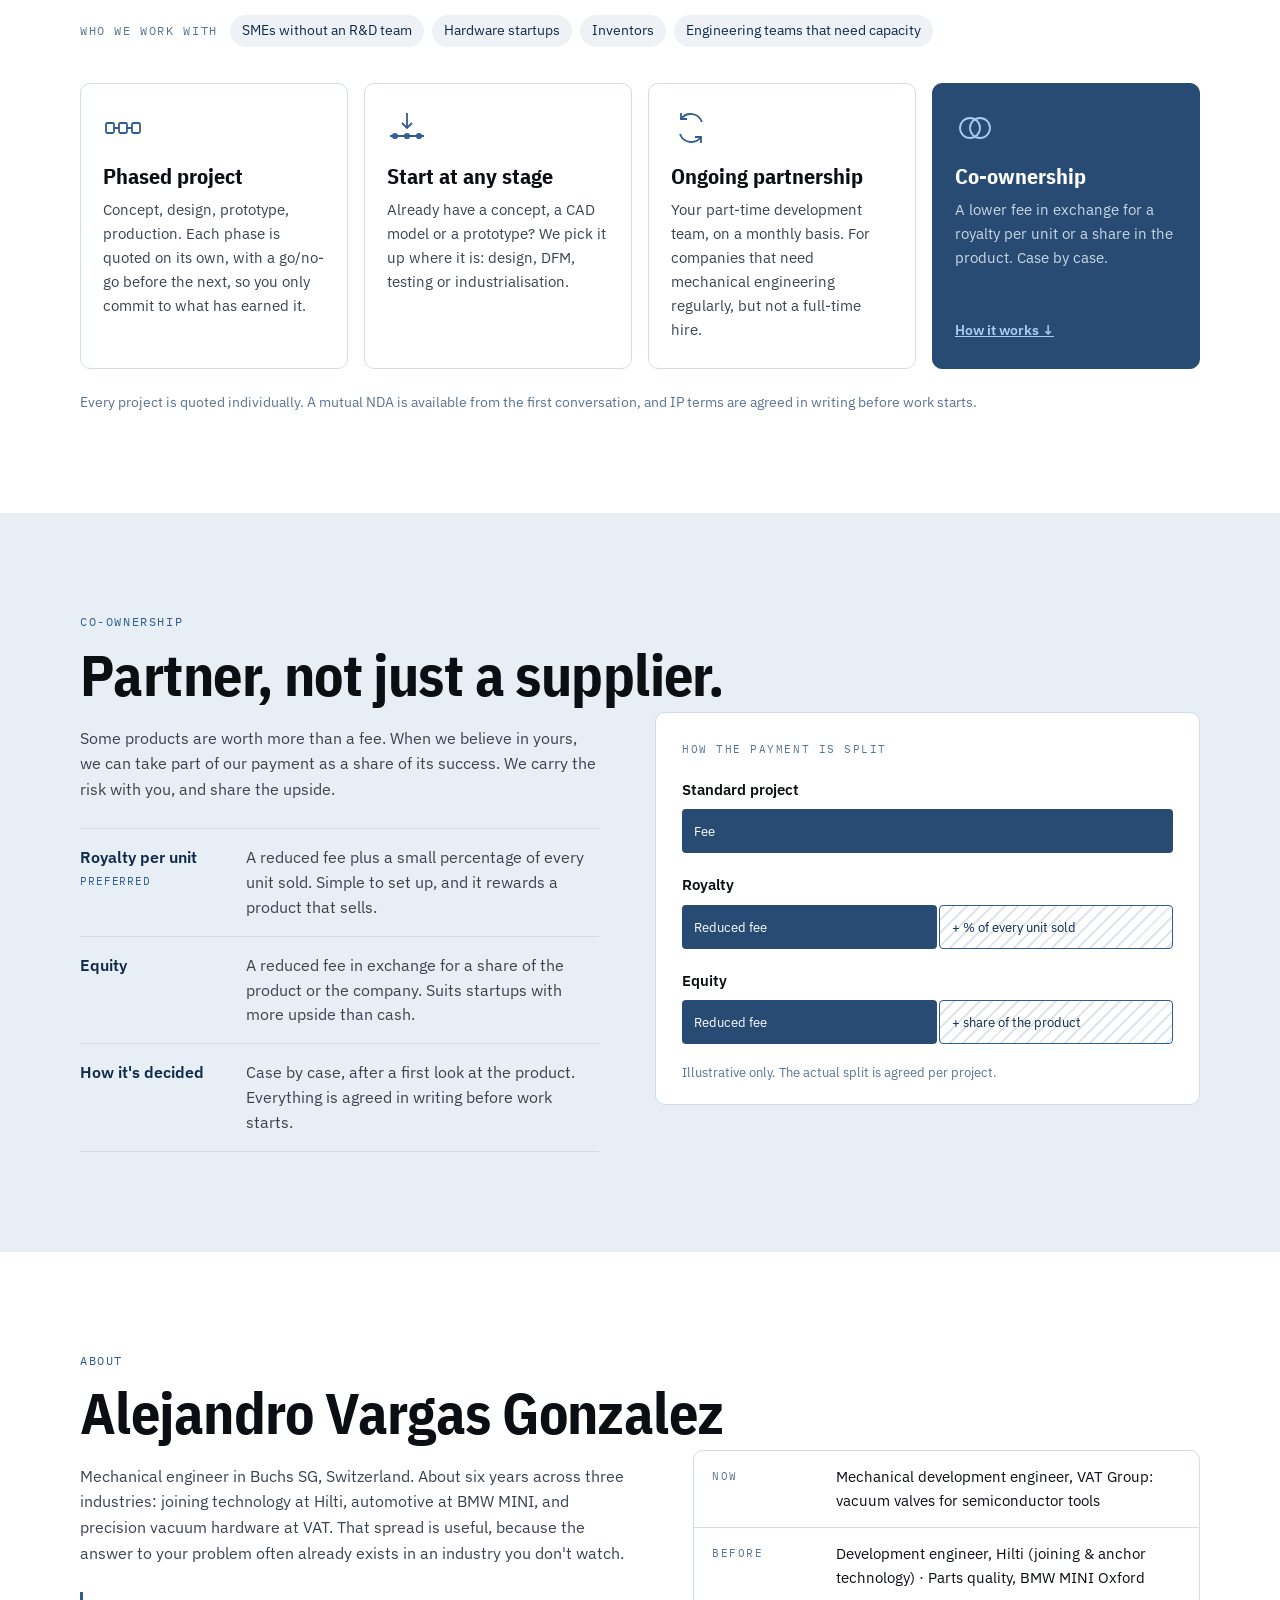
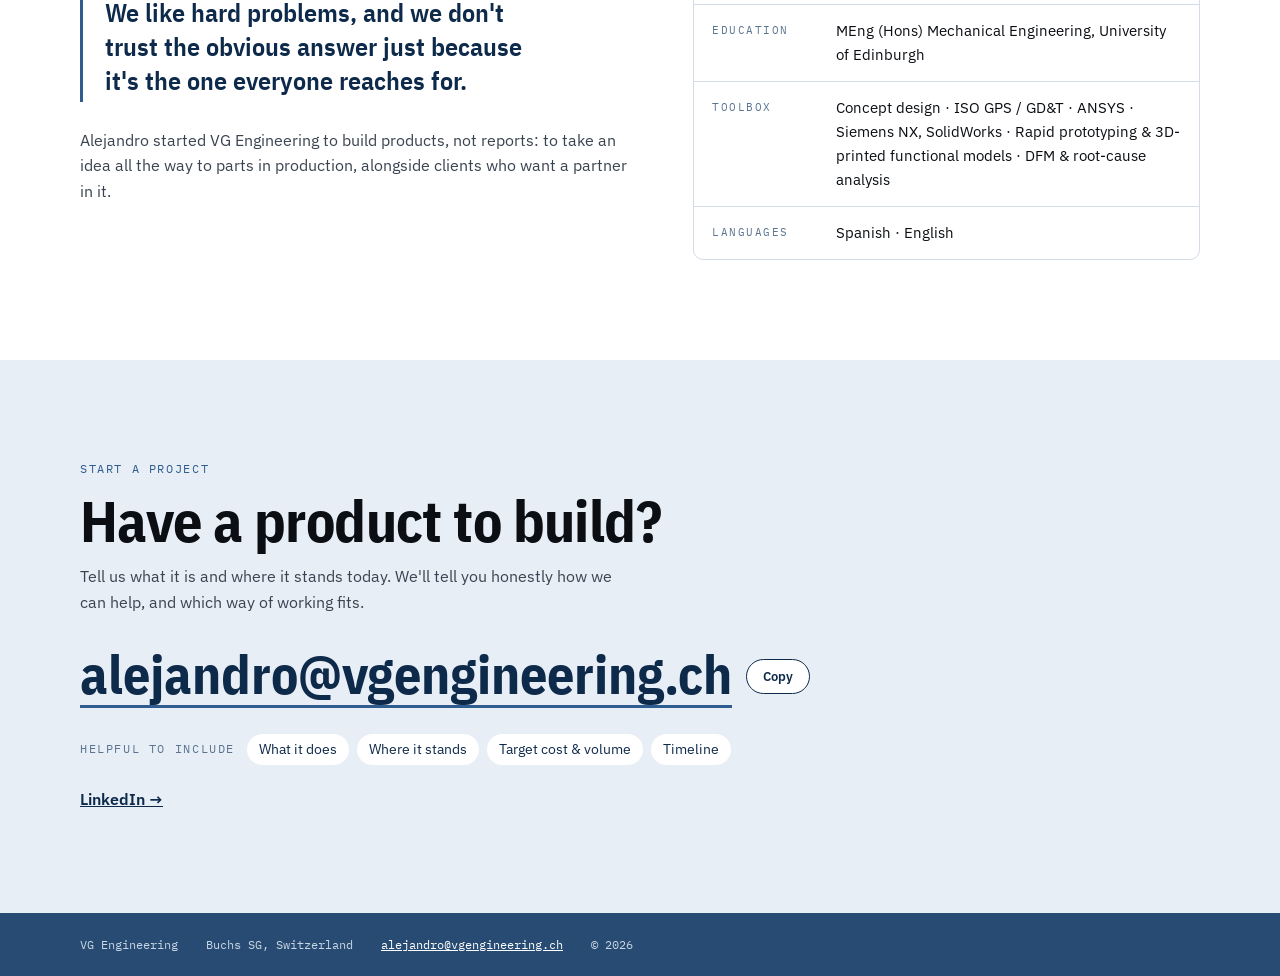
==== commit 1fe8dafc: "Why section: name missing expertise as a reason good ideas die Co-Authored-By: Claude Opus 5.5 <nore" ====
--- a/index.html
+++ b/index.html
@@ -66,7 +66,7 @@
       <div class="why-grid">
         <div class="story">
           <p class="intro">It started with curiosity: taking bikes and machines apart to understand how they work, and asking how everyday things could work better. That question never left.</p>
-          <p>Today we see good ideas die because the people behind them can't reach the engineering they need. We see products designed to be thrown away, and development so slow and impersonal that nobody owns the result. We think engineering can do better. Done right, it makes everyday life better.</p>
+          <p>Today we see good ideas die because the people behind them can't reach the engineering or the expertise they need. We see products designed to be thrown away, and development so slow and impersonal that nobody owns the result. We think engineering can do better. Done right, it makes everyday life better.</p>
         </div>
         <ul class="beliefs">
           <li><b>Ideas deserve to exist.</b><span>No good idea should die because its owner can't access or afford engineering. That's why we offer <a href="#partner">co-ownership</a>.</span></li>
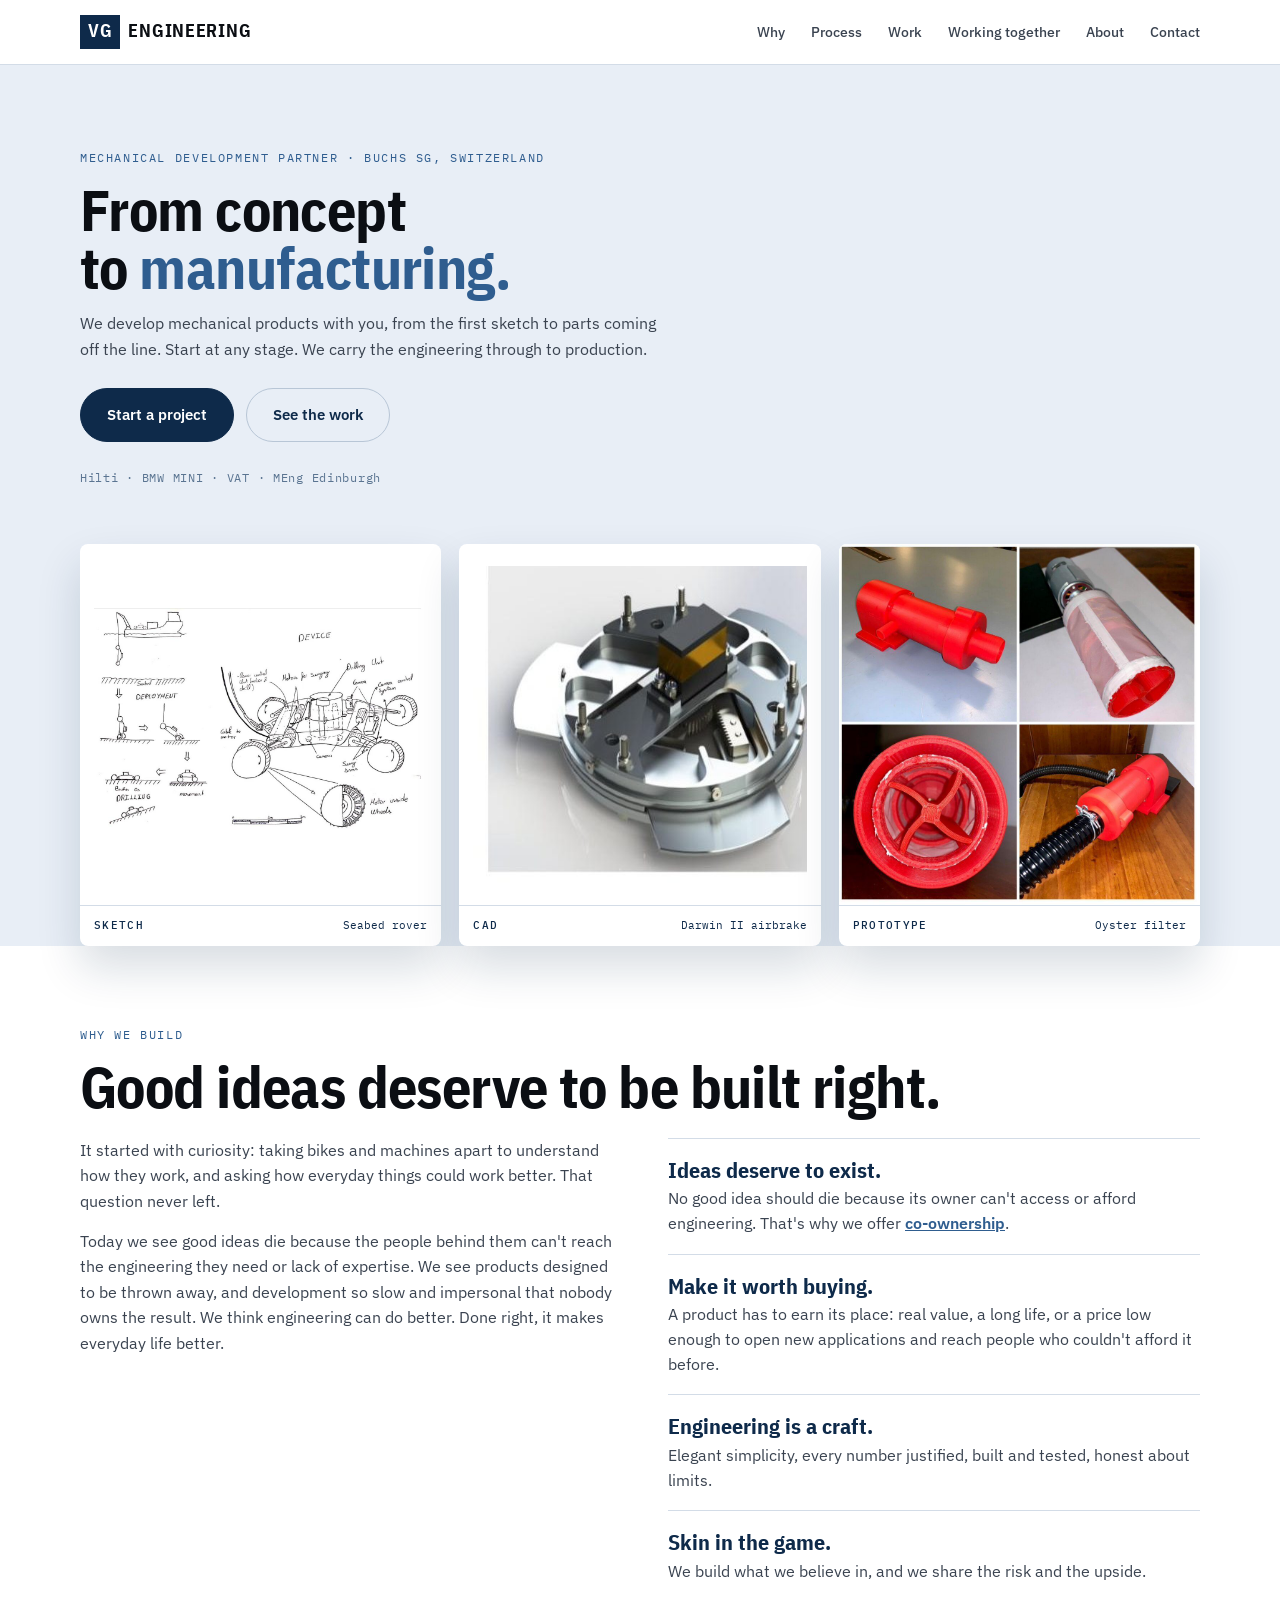
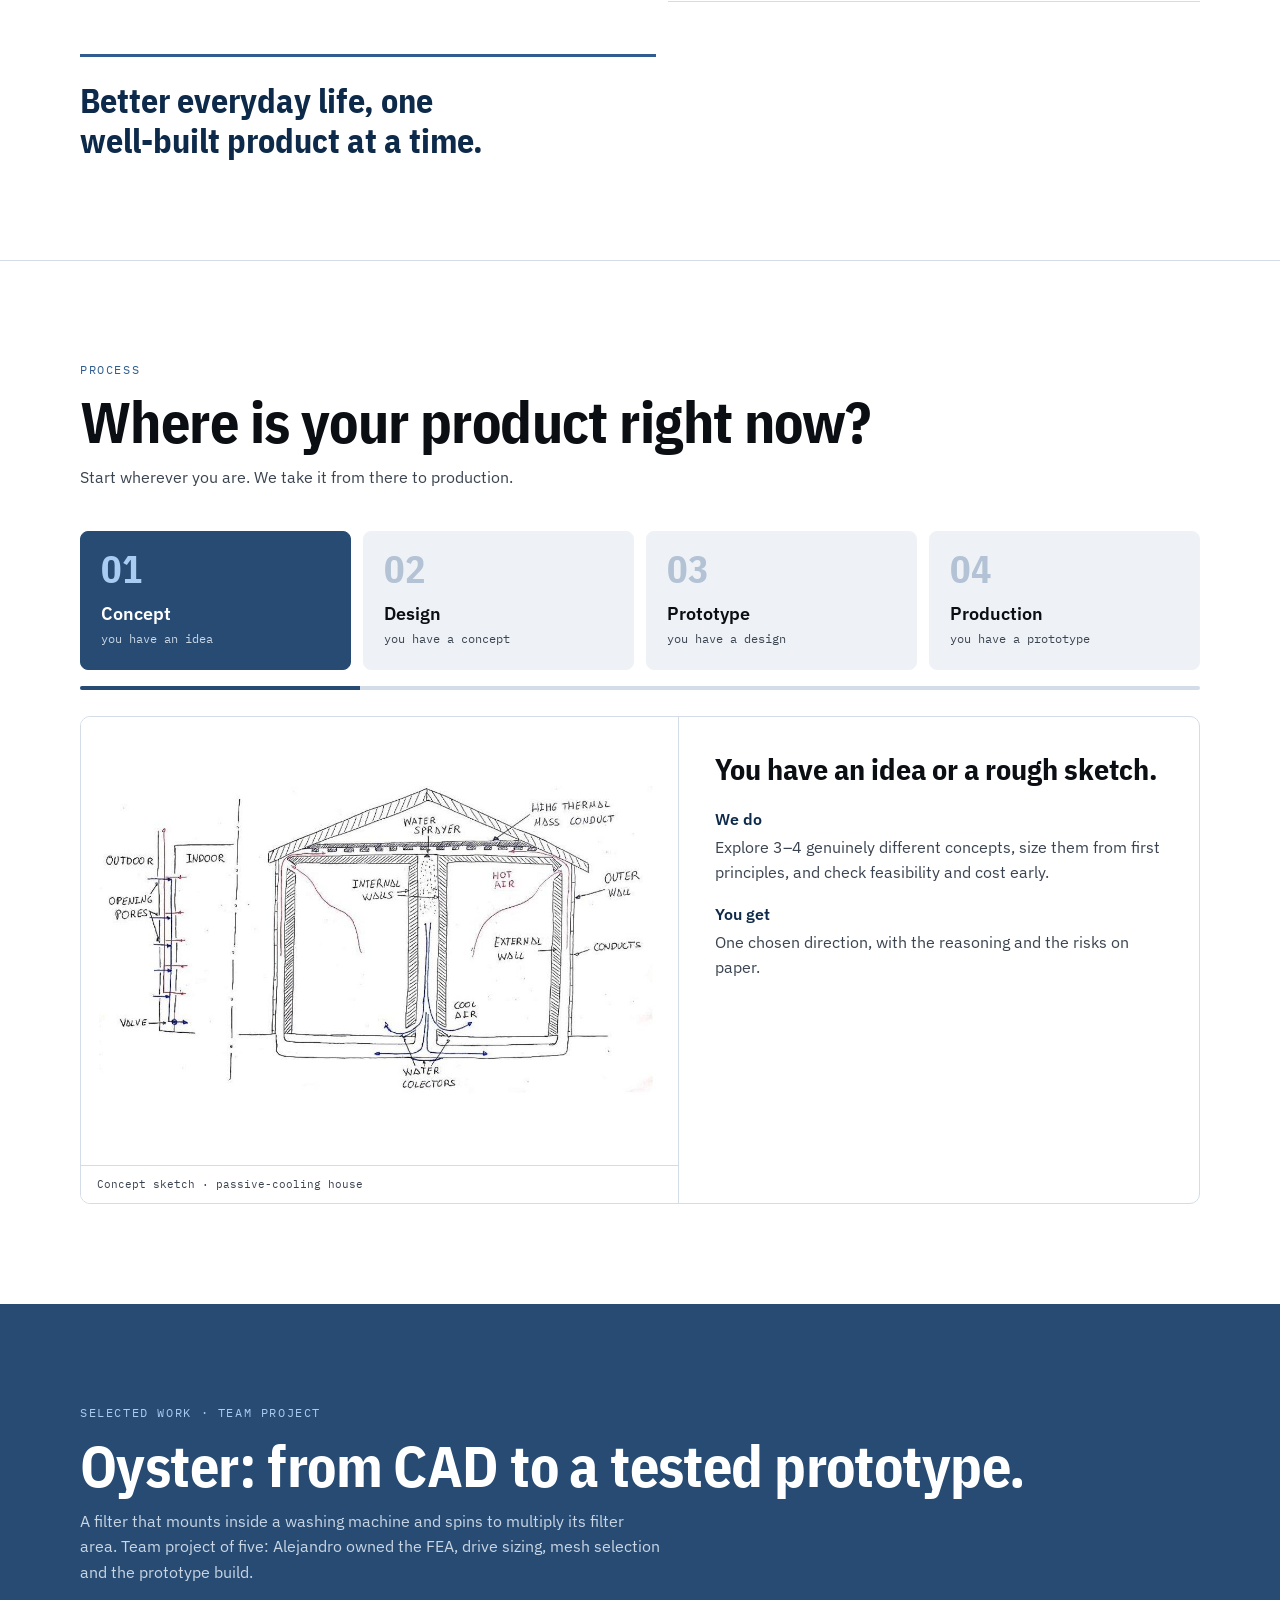
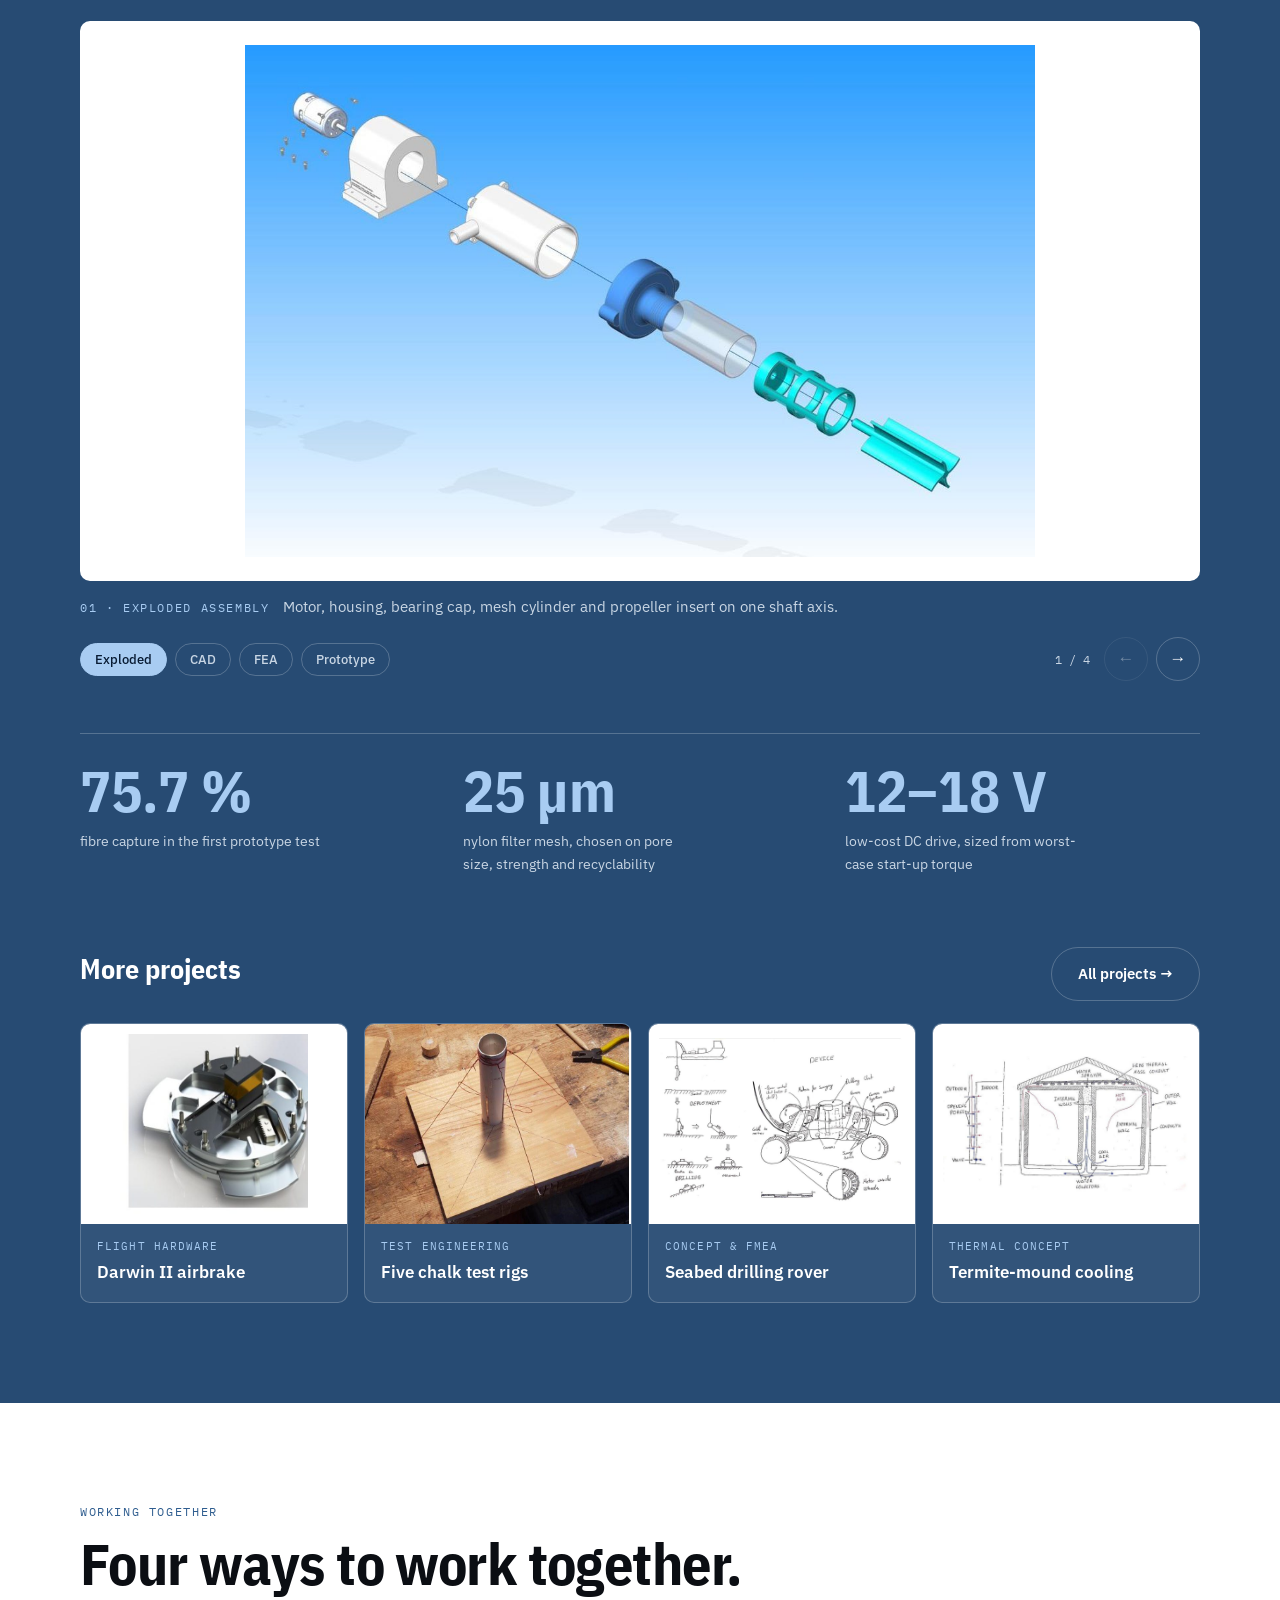
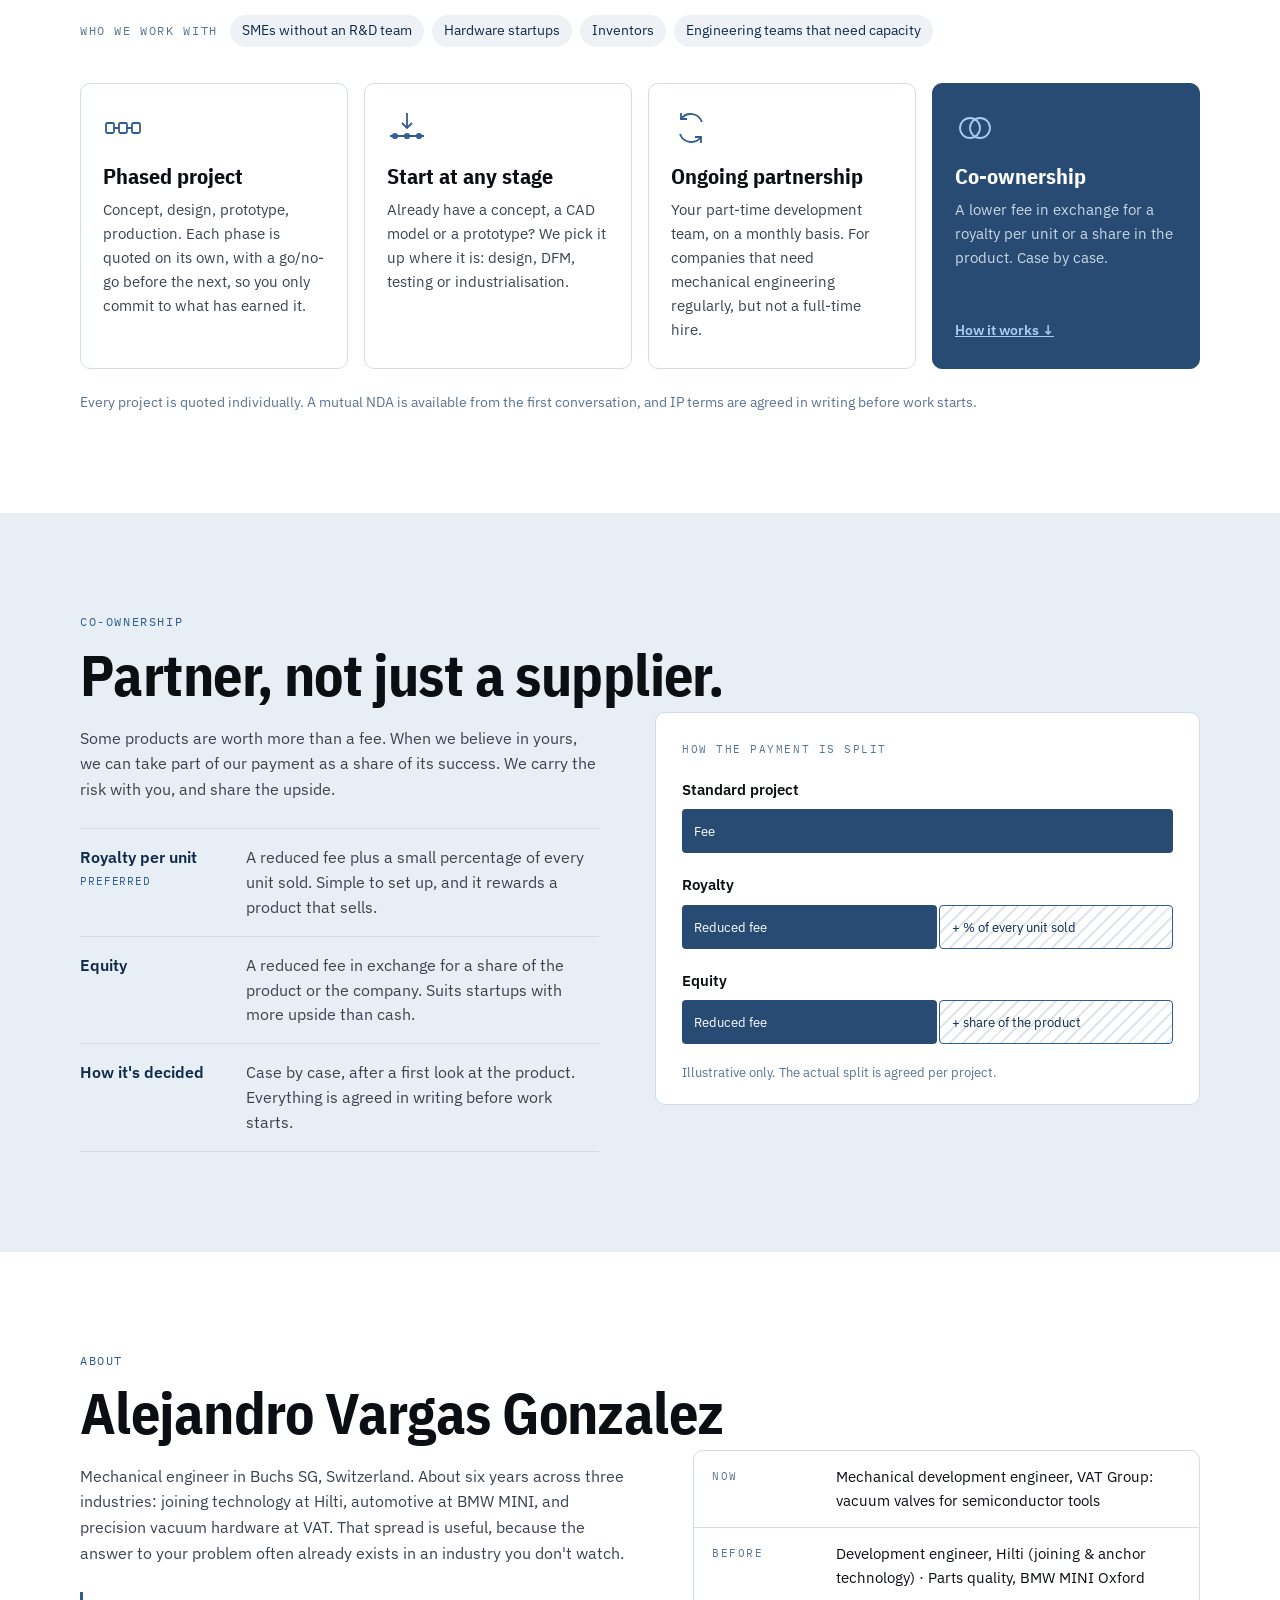
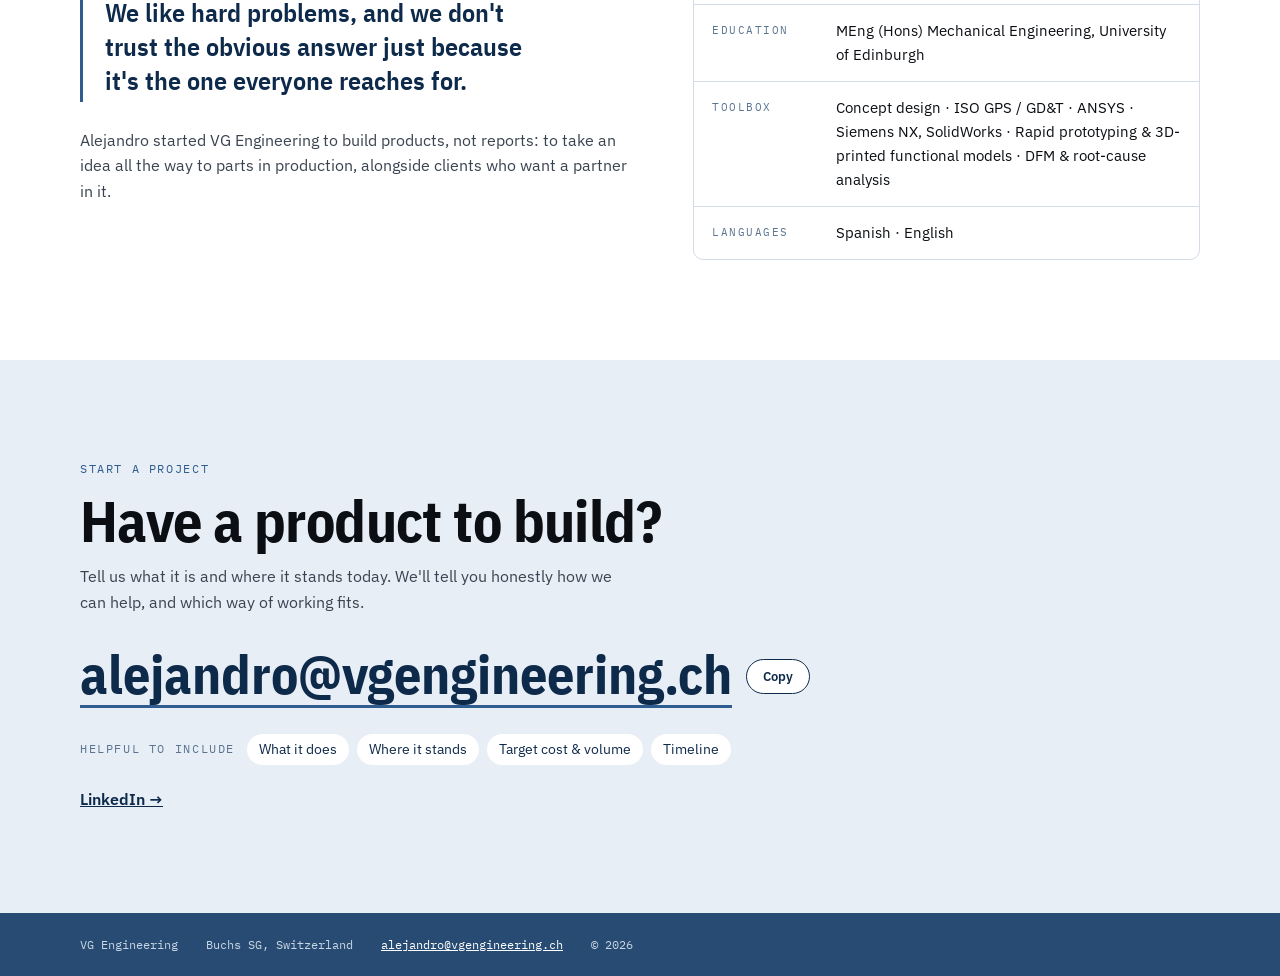
==== commit 69652572: "Why section: use Alejandro's exact wording Co-Authored-By: Claude Opus 5.5 <noreply@anthropic.com> C" ====
--- a/index.html
+++ b/index.html
@@ -66,7 +66,7 @@
       <div class="why-grid">
         <div class="story">
           <p class="intro">It started with curiosity: taking bikes and machines apart to understand how they work, and asking how everyday things could work better. That question never left.</p>
-          <p>Today we see good ideas die because the people behind them can't reach the engineering or the expertise they need. We see products designed to be thrown away, and development so slow and impersonal that nobody owns the result. We think engineering can do better. Done right, it makes everyday life better.</p>
+          <p>Today we see good ideas die because the people behind them can't reach the engineering they need or lack of expertise. We see products designed to be thrown away, and development so slow and impersonal that nobody owns the result. We think engineering can do better. Done right, it makes everyday life better.</p>
         </div>
         <ul class="beliefs">
           <li><b>Ideas deserve to exist.</b><span>No good idea should die because its owner can't access or afford engineering. That's why we offer <a href="#partner">co-ownership</a>.</span></li>
